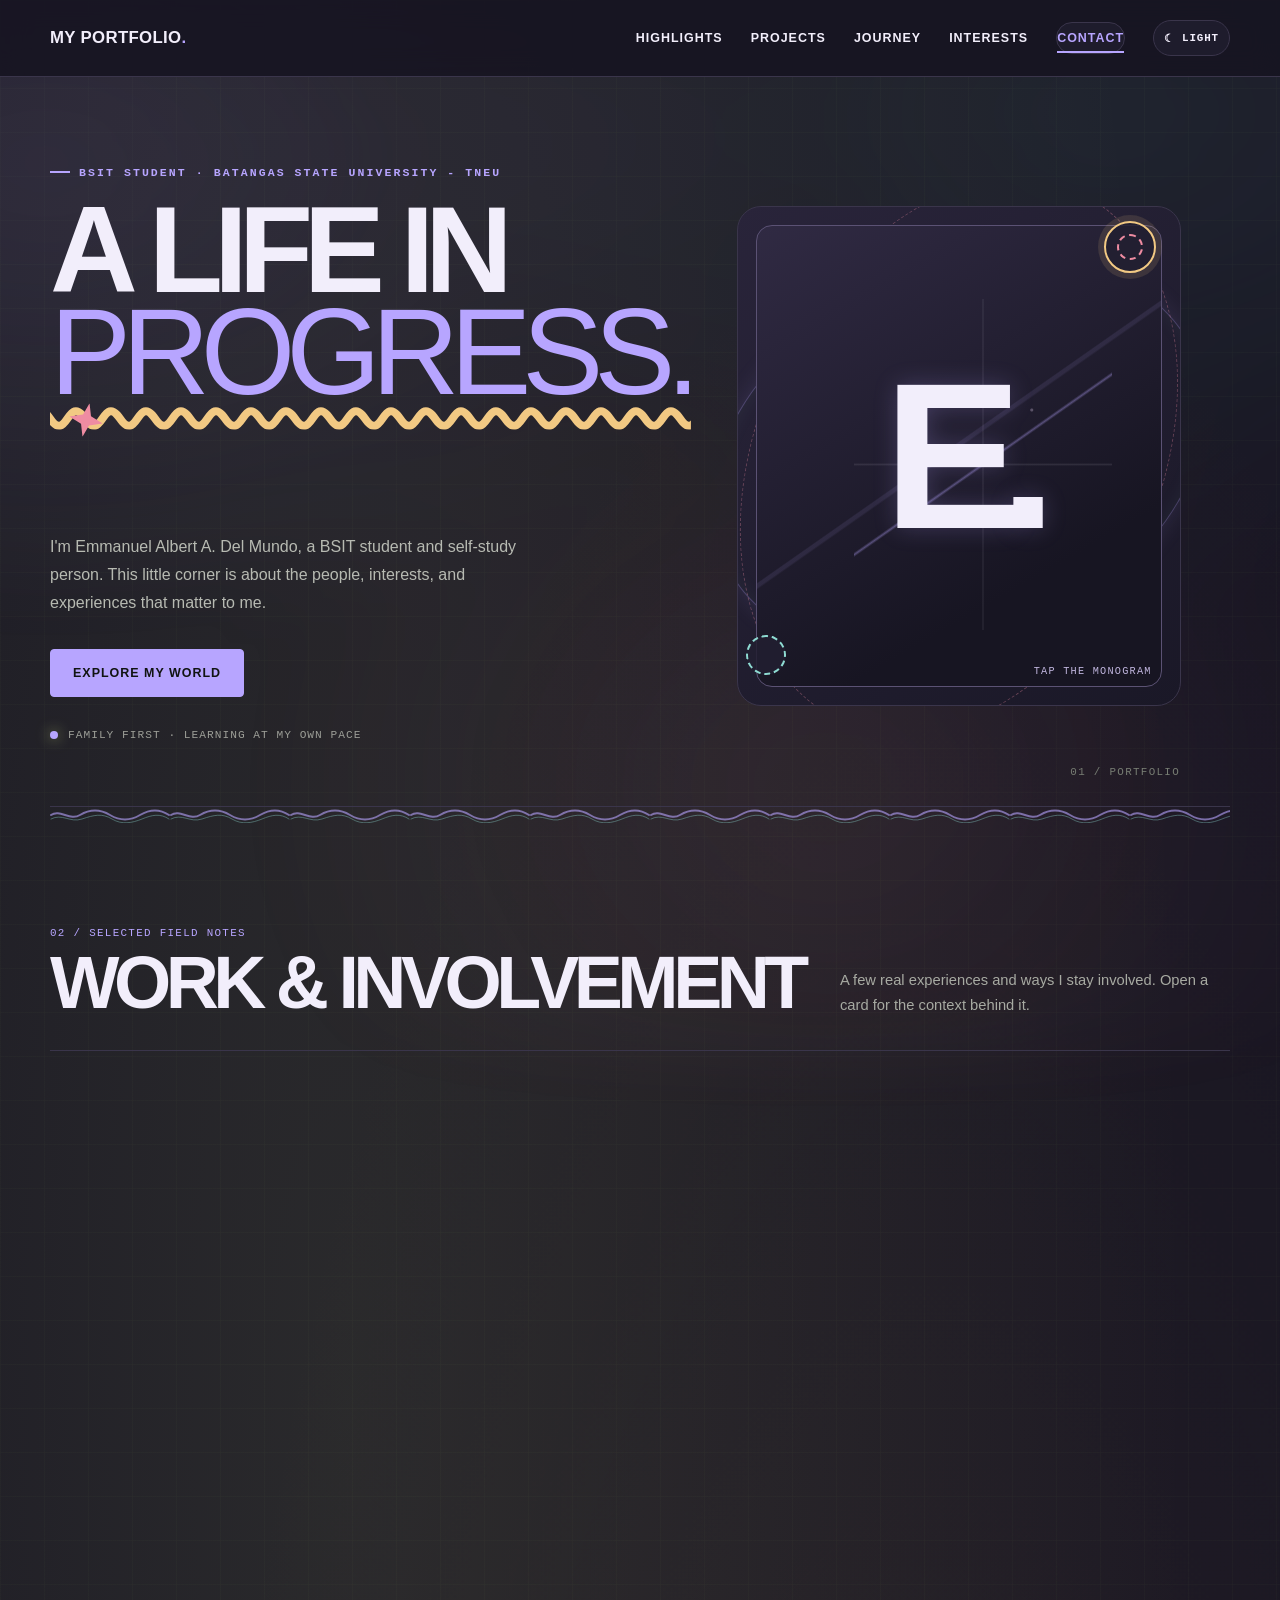
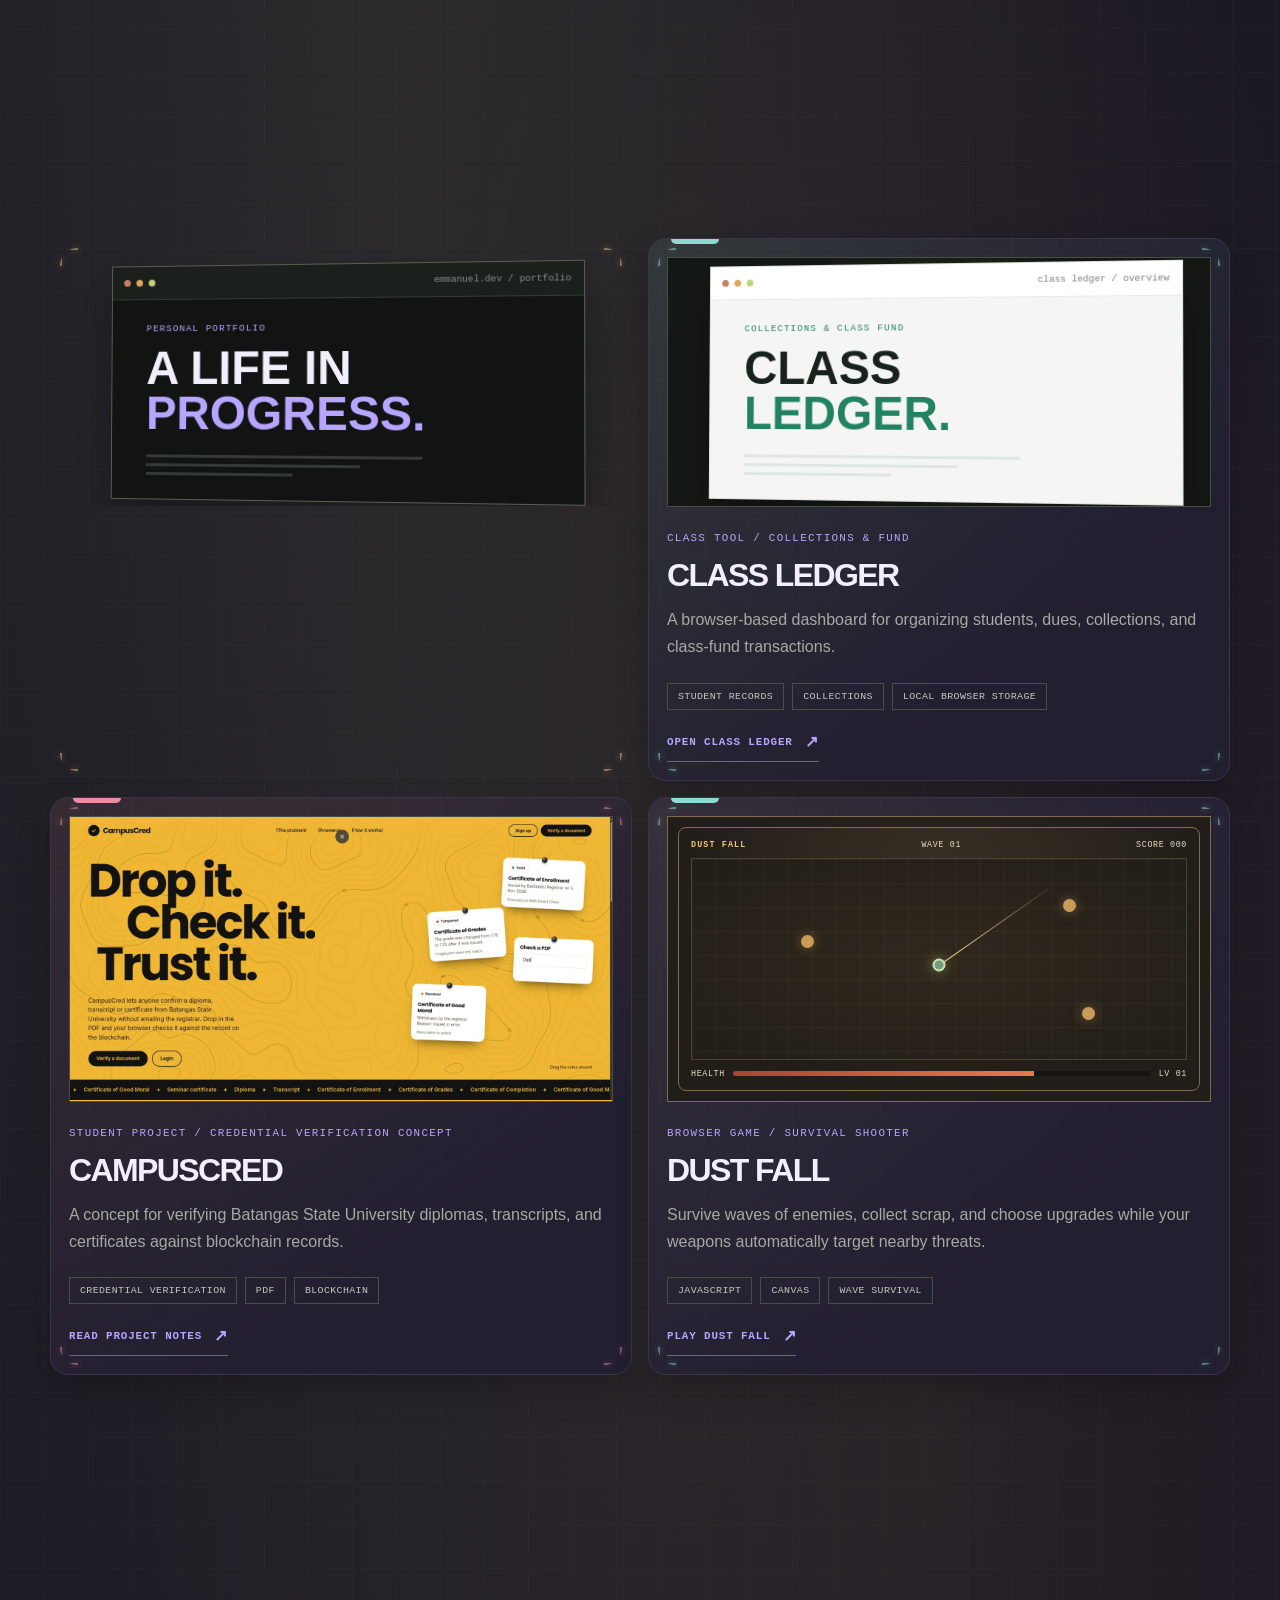
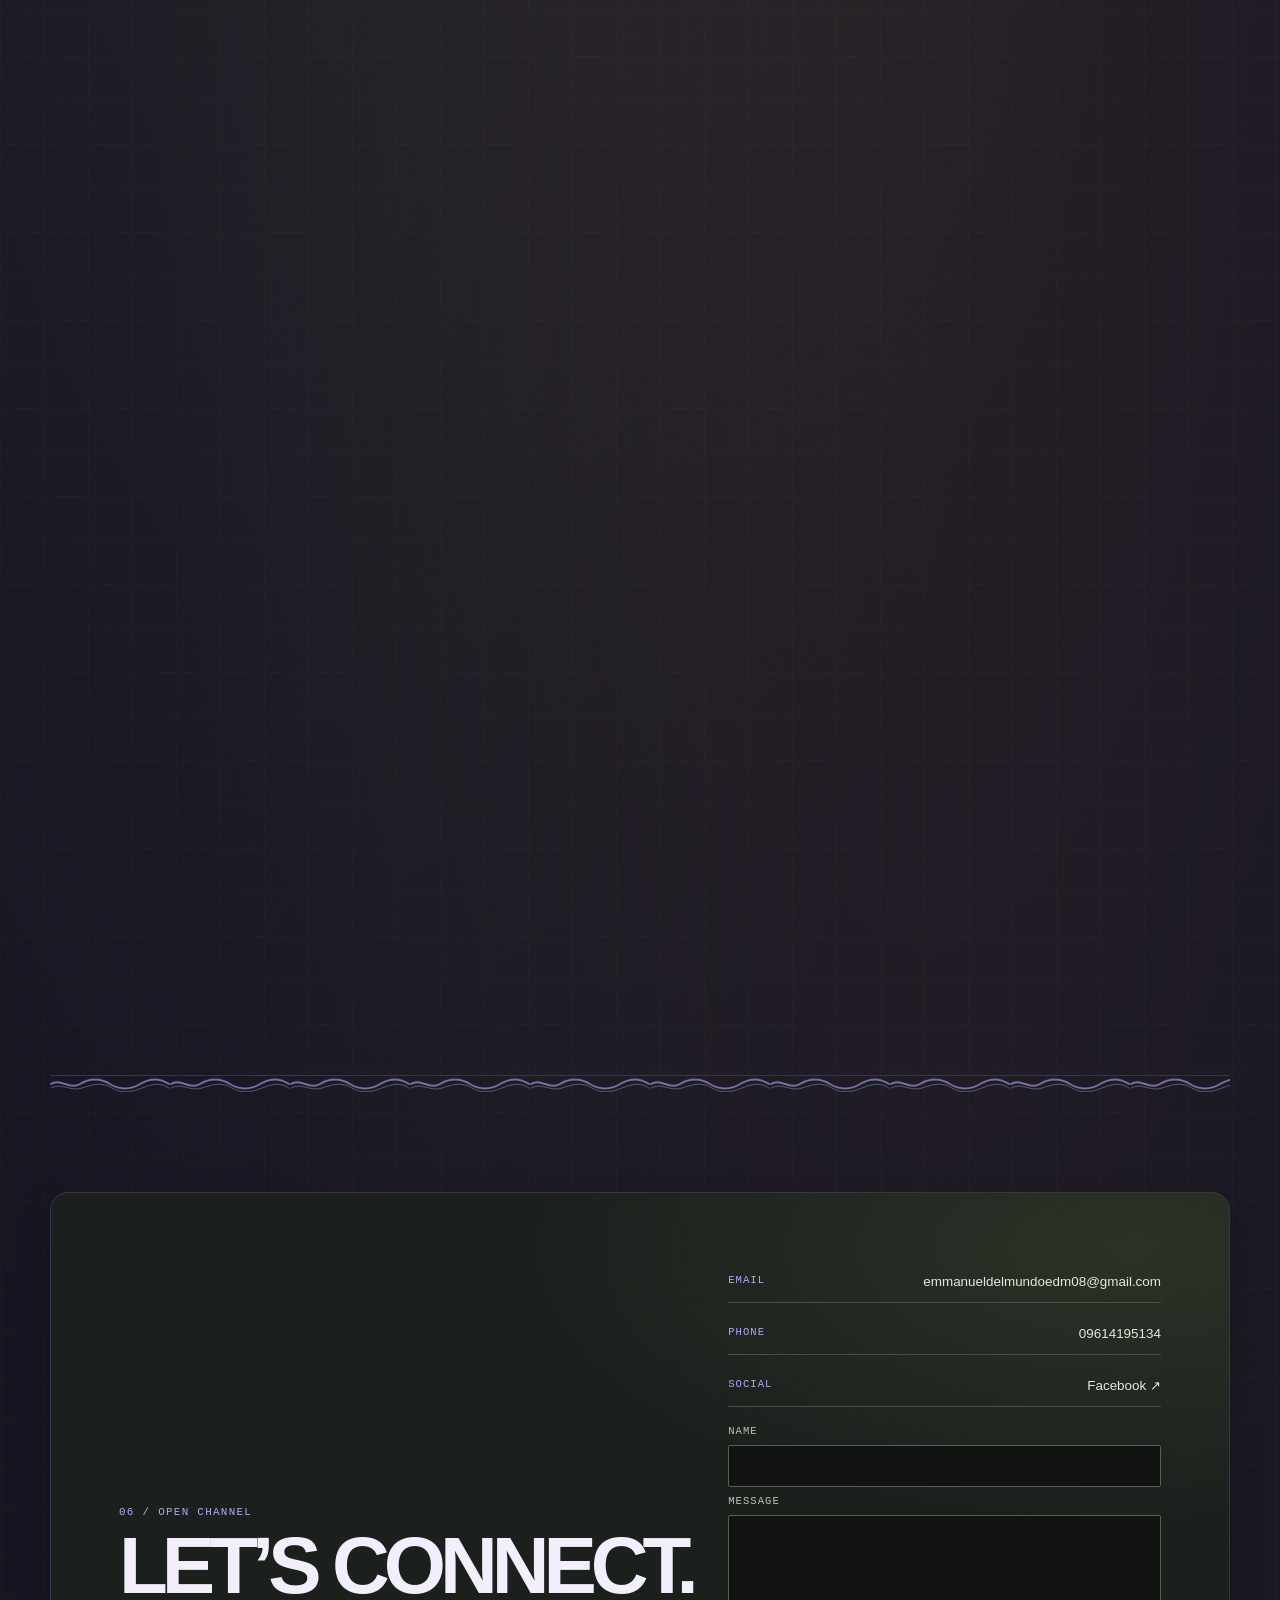
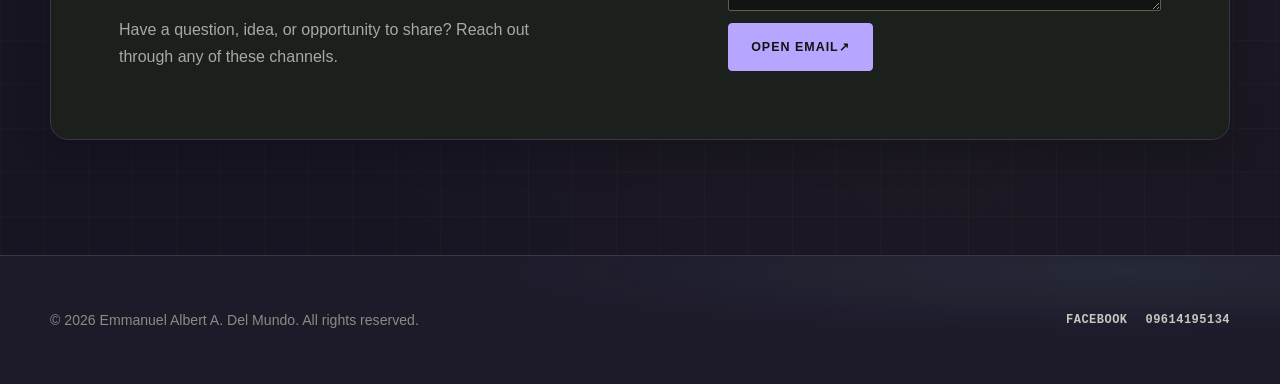
==== index.html @ bc0f2c41 "Update portfolio 2026-11-20 11:47:38" ====
<!DOCTYPE html>
<html lang="en">
<head>
  <meta charset="UTF-8">
  <meta name="viewport" content="width=device-width, initial-scale=1.0">
  <meta name="description" content="Portfolio of Emmanuel Albert A. Del Mundo, BSIT student at Batangas State University - TNEU">
  <meta name="theme-color" content="#171522">
  <meta property="og:title" content="Emmanuel Albert A. Del Mundo | Portfolio">
  <meta property="og:description" content="A portfolio about learning, community, interests, and life in progress.">
  <meta property="og:type" content="website">
  <meta property="og:image" content="https://nin-010808.github.io/portfolio/images/emmanuel.png">
  <meta property="og:url" content="https://nin-010808.github.io/portfolio/">
  <meta name="twitter:card" content="summary_large_image">
  <title>Emmanuel Albert A. Del Mundo | Portfolio</title>
  <script>
    const savedTheme = localStorage.getItem("portfolio-theme");
    document.documentElement.dataset.theme = savedTheme === "light" ? "light" : "dark";
  </script>
  <style>
    :root {
      --ink: #172033;
      --muted: #667085;
      --paper: #f7f5ef;
      --white: #ffffff;
      --blue: #3858d6;
      --cyan: #55c7d3;
      --yellow: #f2c94c;
      --line: #dfe3ea;
    }

    * {
      box-sizing: border-box;
    }

    .skip-link {
      position: fixed;
      top: 12px;
      left: 12px;
      z-index: 100;
      padding: 10px 14px;
      border: 2px solid var(--ink);
      background: var(--white);
      transform: translateY(-180%);
    }
    .skip-link:focus {
      transform: translateY(0);
    }

    html {
      scroll-behavior: smooth;
    }

    body {
      margin: 0;
      font-family: Inter, Arial, sans-serif;
      color: var(--ink);
      background:
        radial-gradient(circle at 84% 8%, rgba(85, 199, 211, 0.13), transparent 19rem),
        var(--paper);
    }

    a {
      color: inherit;
      text-decoration: none;
    }

    .container {
      width: min(1120px, calc(100% - 40px));
      margin-inline: auto;
    }

    header {
      position: sticky;
      top: 0;
      z-index: 20;
      background: rgba(247, 245, 239, 0.88);
      backdrop-filter: blur(14px);
      border-bottom: 1px solid rgba(223, 227, 234, 0.75);
    }

    nav {
      min-height: 76px;
      display: flex;
      align-items: center;
      justify-content: space-between;
    }

    .logo {
      font-size: 1.15rem;
      font-weight: 800;
      letter-spacing: -0.04em;
    }

    .logo span {
      color: var(--blue);
    }

    .nav-links {
      display: flex;
      align-items: center;
      gap: 28px;
      font-size: 0.92rem;
      font-weight: 700;
    }

    .nav-links a {
      transition: color 180ms ease;
    }

    .nav-links a:hover {
      color: var(--blue);
    }

    .nav-button {
      padding: 11px 18px;
      border: 1px solid var(--ink);
      border-radius: 999px;
    }

    .hero {
      min-height: 620px;
      display: grid;
      grid-template-columns: 1.15fr 0.85fr;
      align-items: center;
      gap: 60px;
      padding: 76px 0 54px;
    }

    .eyebrow {
      display: inline-flex;
      align-items: center;
      gap: 9px;
      margin: 0 0 20px;
      color: var(--blue);
      font-size: 0.78rem;
      font-weight: 800;
      letter-spacing: 0.14em;
      text-transform: uppercase;
    }

    button.button {
      color: var(--ink);
      background: transparent;
      font-family: inherit;
      cursor: pointer;
    }

    .eyebrow::before {
      content: "";
      width: 28px;
      height: 2px;
      background: var(--blue);
    }

    h1 {
      max-width: 760px;
      margin: 0;
      font-family: Georgia, "Times New Roman", serif;
      font-size: clamp(4.4rem, 8vw, 7.7rem);
      line-height: 0.82;
      letter-spacing: -0.065em;
    }

    h1 em {
      display: block;
      color: var(--blue);
      font-weight: 400;
    }

    .hero-copy {
      max-width: 520px;
      margin: 28px 0 32px;
      color: var(--muted);
      font-size: 1.08rem;
      line-height: 1.75;
    }

    .actions {
      display: flex;
      gap: 12px;
      flex-wrap: wrap;
    }

    .button {
      display: inline-flex;
      align-items: center;
      justify-content: center;
      min-height: 50px;
      padding: 0 22px;
      border: 1px solid var(--ink);
      border-radius: 999px;
      font-size: 0.92rem;
      font-weight: 800;
      transition: transform 180ms ease, box-shadow 180ms ease;
    }

    .button:hover {
      transform: translateY(-3px);
      box-shadow: 0 8px 20px rgba(23, 32, 51, 0.12);
    }

    .button.primary {
      color: var(--white);
      background: var(--ink);
    }

    .portrait-wrap {
      position: relative;
      min-height: 470px;
    }

    .portrait {
      position: absolute;
      inset: 22px 20px 0 20px;
      overflow: hidden;
      border-radius: 48% 48% 28px 28px;
      background: linear-gradient(145deg, #dceef0 0%, #79ced8 100%);
      border: 1px solid rgba(23, 32, 51, 0.12);
    }

    .portrait::before {
      content: "";
      position: absolute;
      width: 235px;
      height: 235px;
      left: 50%;
      top: 50px;
      transform: translateX(-50%);
      border-radius: 50%;
      background:
        radial-gradient(circle at 50% 38%, #f4cba7 0 22%, transparent 22.5%),
        radial-gradient(ellipse at 50% 76%, #172033 0 31%, transparent 31.5%);
      box-shadow: 0 0 0 18px rgba(255, 255, 255, 0.12);
    }

    .portrait::after {
      content: "EMMAN";
      position: absolute;
      left: 50%;
      bottom: 26px;
      transform: translateX(-50%);
      color: rgba(23, 32, 51, 0.14);
      font-size: 4.5rem;
      font-weight: 900;
      letter-spacing: -0.08em;
    }

    .shape {
      position: absolute;
      z-index: 2;
    }

    .shape.yellow {
      width: 72px;
      height: 72px;
      top: 0;
      right: 0;
      border-radius: 50%;
      background: var(--yellow);
    }

    .shape.blue {
      width: 76px;
      height: 20px;
      left: -18px;
      bottom: 52px;
      border-radius: 999px;
      background: var(--blue);
      transform: rotate(-12deg);
    }

    section {
      padding: 92px 0;
    }

    .section-heading {
      display: flex;
      align-items: end;
      justify-content: space-between;
      gap: 30px;
      margin-bottom: 38px;
    }

    h2 {
      margin: 0;
      font-family: Georgia, "Times New Roman", serif;
      font-size: clamp(3rem, 6vw, 5.2rem);
      line-height: 0.95;
      letter-spacing: -0.055em;
    }

    .section-heading p {
      max-width: 380px;
      margin: 0 0 7px;
      color: var(--muted);
      line-height: 1.7;
    }

    .projects-grid {
      display: grid;
      grid-template-columns: repeat(12, 1fr);
      gap: 20px;
    }

    .project-card {
      grid-column: span 6;
      min-height: 360px;
      display: flex;
      flex-direction: column;
      justify-content: flex-end;
      overflow: hidden;
      position: relative;
      padding: 28px;
      border: 1px solid var(--line);
      border-radius: 20px;
      background: var(--white);
    }

    .project-card:first-child {
      grid-column: span 7;
      background: #dbe8ff;
    }

    .project-card:nth-child(2) {
      grid-column: span 5;
      background: #f1ddad;
    }

    .project-card:nth-child(3) {
      grid-column: span 5;
      background: #d8eee8;
    }

    .project-card:nth-child(4) {
      grid-column: span 7;
      background: #eee2f2;
    }

    .mockup {
      position: absolute;
      width: 72%;
      height: 230px;
      top: 26px;
      right: -7%;
      border: 12px solid var(--ink);
      border-bottom-width: 22px;
      border-radius: 14px;
      background:
        linear-gradient(90deg, rgba(255, 255, 255, 0.7) 0 30%, transparent 30%),
        linear-gradient(145deg, #fff 0 62%, #aebdca 62%);
      transform: rotate(-5deg);
      box-shadow: 0 18px 30px rgba(23, 32, 51, 0.14);
    }

    .project-card:nth-child(2) .mockup,
    .project-card:nth-child(3) .mockup {
      width: 68%;
    }

    .project-card:nth-child(2) .mockup {
      background: linear-gradient(145deg, #fff 0 55%, #67b7bd 55%);
    }

    .project-card:nth-child(3) .mockup {
      background: linear-gradient(145deg, #fff 0 55%, #7691d7 55%);
    }

    .project-card:nth-child(4) .mockup {
      background: linear-gradient(145deg, #fff 0 55%, #df917f 55%);
    }

    .project-info {
      position: relative;
      z-index: 3;
      width: max-content;
      max-width: 90%;
      padding: 14px 16px;
      border: 1px solid rgba(23, 32, 51, 0.1);
      border-radius: 12px;
      background: rgba(255, 255, 255, 0.92);
      backdrop-filter: blur(8px);
    }

    .project-info span {
      color: var(--muted);
      font-size: 0.76rem;
      font-weight: 800;
      letter-spacing: 0.08em;
      text-transform: uppercase;
    }

    .project-info h3 {
      margin: 5px 0 0;
      font-size: 1.15rem;
    }

    .about {
      background: var(--ink);
      color: var(--white);
    }

    .about-grid {
      display: grid;
      grid-template-columns: 0.85fr 1.15fr;
      gap: 90px;
      align-items: start;
    }

    .about .eyebrow {
      color: var(--cyan);
    }

    .about .eyebrow::before {
      background: var(--cyan);
    }

    .about h2 {
      max-width: 500px;
    }

    .about-copy {
      padding-top: 34px;
    }

    .about-copy p {
      margin: 0 0 22px;
      color: #c8ced8;
      font-size: 1.08rem;
      line-height: 1.8;
    }

    .skills {
      display: flex;
      flex-wrap: wrap;
      gap: 10px;
      margin-top: 28px;
    }

    .skill {
      padding: 10px 14px;
      border: 1px solid #3c4658;
      border-radius: 999px;
      color: #edf0f5;
      font-size: 0.82rem;
      font-weight: 700;
    }

    footer {
      padding: 42px 0;
      background: var(--ink);
      color: var(--white);
      border-top: 1px solid #344052;
    }

    .footer-row {
      display: flex;
      justify-content: space-between;
      align-items: center;
      gap: 20px;
    }

    .footer-row p {
      color: #aab2c0;
      font-size: 0.88rem;
    }

    .socials {
      display: flex;
      gap: 18px;
      font-size: 0.88rem;
      font-weight: 800;
    }

    @media (max-width: 820px) {
      .nav-links a:not(.nav-button) {
        display: none;
      }

      .hero {
        grid-template-columns: 1fr;
        gap: 30px;
        padding-top: 58px;
      }

      h1 {
        font-size: clamp(4rem, 18vw, 6.5rem);
      }

      .portrait-wrap {
        min-height: 400px;
      }

      .section-heading,
      .about-grid {
        grid-template-columns: 1fr;
        display: grid;
      }

      .about-grid {
        gap: 20px;
      }

      .about-copy {
        padding-top: 0;
      }

      .project-card,
      .project-card:first-child,
      .project-card:nth-child(2),
      .project-card:nth-child(3),
      .project-card:nth-child(4) {
        grid-column: span 12;
      }
    }

    @media (max-width: 480px) {
      .container {
        width: min(100% - 28px, 1120px);
      }

      nav {
        min-height: 68px;
      }

      .nav-button {
        padding: 9px 13px;
      }

      h1 {
        font-size: 3.8rem;
      }

      .hero {
        min-height: auto;
      }

      .portrait-wrap {
        min-height: 350px;
      }

      section {
        padding: 68px 0;
      }

      .project-card {
        min-height: 320px;
      }

      .mockup {
        height: 200px;
      }

      .footer-row {
        align-items: flex-start;
        flex-direction: column;
      }
    }

    :root {
      --ink: #f2eefb;
      --muted: #b9b2c8;
      --paper: #171522;
      --white: #221f31;
      --blue: #b7a5ff;
      --cyan: #8edbd2;
      --yellow: #f2c983;
      --line: #3a354b;
    }

    body {
      font-family: "Segoe UI", Arial, sans-serif;
      background:
        radial-gradient(ellipse at 12% 12%, rgba(183, 165, 255, 0.16), transparent 34%),
        radial-gradient(ellipse at 88% 28%, rgba(142, 219, 210, 0.12), transparent 31%),
        radial-gradient(ellipse at 56% 90%, rgba(239, 140, 162, 0.08), transparent 35%),
        linear-gradient(rgba(183, 165, 255, 0.025) 1px, transparent 1px),
        linear-gradient(90deg, rgba(183, 165, 255, 0.025) 1px, transparent 1px),
        var(--paper);
      background-size: auto, auto, auto, 44px 44px, 44px 44px, auto;
    }

    .container {
      width: min(1180px, calc(100% - 48px));
    }

    header {
      background: rgba(23, 21, 34, 0.9);
      border-bottom-color: var(--line);
    }

    .logo {
      font-size: 1.05rem;
      letter-spacing: 0.02em;
      text-transform: uppercase;
    }

    .logo span,
    .nav-links a:hover {
      color: var(--blue);
    }

    .nav-links {
      font-size: 0.78rem;
      letter-spacing: 0.08em;
      text-transform: uppercase;
    }

    .nav-button {
      border-color: #687051;
      border-radius: 4px;
    }

    .theme-toggle {
      display: inline-flex;
      align-items: center;
      gap: 7px;
      min-height: 36px;
      padding: 8px 10px;
      border: 1px solid #687051;
      border-radius: 4px;
      color: var(--ink);
      background: transparent;
      font: 700 0.68rem Consolas, "Courier New", monospace;
      letter-spacing: 0.08em;
      text-transform: uppercase;
      cursor: pointer;
    }

    .theme-toggle:hover,
    .theme-toggle:focus-visible {
      border-color: var(--blue);
      color: var(--blue);
    }

    .nav-links a:not(.nav-button) {
      position: relative;
      padding: 8px 0;
    }

    .nav-links a[aria-current="location"] {
      color: var(--blue);
    }

    .nav-links a[aria-current="location"]::after {
      content: "";
      position: absolute;
      right: 0;
      bottom: 0;
      left: 0;
      height: 2px;
      background: var(--blue);
    }

    .hero {
      position: relative;
      min-height: 680px;
      grid-template-columns: 1.1fr 0.9fr;
      gap: 46px;
      padding-top: 82px;
    }

    .eyebrow,
    .project-info span,
    .skill,
    .hero-note,
    .project-meta,
    .stat-label,
    .capability-label {
      font-family: Consolas, "Courier New", monospace;
    }

    .eyebrow {
      color: var(--blue);
      font-size: 0.72rem;
      letter-spacing: 0.18em;
    }

    .eyebrow::before {
      width: 20px;
      background: var(--blue);
    }

    h1,
    h2 {
      font-family: "Segoe UI", Arial, sans-serif;
      font-weight: 800;
      letter-spacing: -0.075em;
      text-transform: uppercase;
    }

    h1 {
      max-width: 780px;
      font-size: clamp(4.5rem, 9.5vw, 8.5rem);
      line-height: 0.84;
    }

    h1 em {
      color: var(--blue);
      font-style: normal;
    }

    .hero-copy {
      max-width: 470px;
      color: #b7bab2;
      font-size: 1rem;
    }

    .button {
      min-height: 48px;
      border-radius: 4px;
      border-color: #59604d;
      font-size: 0.78rem;
      letter-spacing: 0.08em;
      text-transform: uppercase;
    }

    .button:hover {
      box-shadow: 0 8px 24px rgba(0, 0, 0, 0.3);
    }

    .button.primary {
      color: #111412;
      background: var(--blue);
      border-color: var(--blue);
    }

    .hero-note {
      display: flex;
      align-items: center;
      gap: 10px;
      margin-top: 32px;
      color: #9c9e97;
      font-size: 0.7rem;
      letter-spacing: 0.09em;
      text-transform: uppercase;
    }

    .hero-note::before {
      content: "";
      width: 8px;
      height: 8px;
      border-radius: 50%;
      background: var(--blue);
      box-shadow: 0 0 14px rgba(195, 209, 122, 0.7);
    }

    .portrait-wrap {
      min-height: 500px;
      border: 1px solid #343a35;
      background: #171b18;
      isolation: isolate;
      overflow: hidden;
    }

    .portrait-wrap::before,
    .portrait-wrap::after {
      content: "";
      position: absolute;
      top: 50%;
      left: 50%;
      pointer-events: none;
      border-radius: 50%;
      z-index: 2;
    }

    .portrait-wrap::before {
      width: 116%;
      height: 74%;
      border: 1px solid rgba(195, 209, 122, 0.24);
      box-shadow: 0 0 24px rgba(195, 209, 122, 0.08), inset 0 0 20px rgba(195, 209, 122, 0.04);
      transform: translate(-50%, -50%) rotate(-24deg);
      animation: orbit-wide 22s linear infinite;
    }

    .portrait-wrap::after {
      width: 91%;
      height: 116%;
      border: 1px dashed rgba(226, 163, 92, 0.3);
      transform: translate(-50%, -50%) rotate(24deg);
      animation: orbit-tall 30s linear infinite;
    }

    @keyframes orbit-wide {
      to {
        transform: translate(-50%, -50%) rotate(336deg);
      }
    }

    @keyframes orbit-tall {
      to {
        transform: translate(-50%, -50%) rotate(384deg);
      }
    }

    .portrait {
      inset: 18px;
      z-index: 3;
      border: 1px solid #515a4a;
      border-radius: 2px;
      padding: 0;
      color: inherit;
      font: inherit;
      cursor: pointer;
      background:
        linear-gradient(145deg, transparent 48%, rgba(195, 209, 122, 0.08) 48.2% 48.7%, transparent 49%),
        radial-gradient(ellipse at 68% 40%, #4b5146 0 1px, transparent 2px),
        linear-gradient(150deg, #242b26, #111412 74%),
        linear-gradient(110deg, transparent 38%, rgba(195, 209, 122, 0.13) 49%, transparent 60%);
      background-size: auto, auto, auto, 240% 100%;
      background-position: center, center, center, -140% 0;
      animation: portrait-scan 9s ease-in-out infinite;
      transition: border-color 300ms ease, box-shadow 300ms ease;
    }

    .portrait:hover,
    .portrait:focus-visible {
      border-color: rgba(195, 209, 122, 0.8);
      box-shadow: 0 0 32px rgba(195, 209, 122, 0.14);
    }

    @keyframes portrait-scan {
      0%,
      12% {
        background-position: center, center, center, -140% 0;
      }

      58%,
      100% {
        background-position: center, center, center, 140% 0;
      }
    }

    .portrait::before {
      content: "";
      top: 16%;
      left: auto;
      right: 12%;
      width: 64%;
      height: 72%;
      border-radius: 0;
      transform: none;
      background:
        linear-gradient(145deg, transparent 49.5%, rgba(195, 209, 122, 0.45) 50%, transparent 50.5%),
        linear-gradient(90deg, transparent 49.5%, rgba(232, 231, 223, 0.12) 50%, transparent 50.5%),
        linear-gradient(0deg, transparent 49.5%, rgba(232, 231, 223, 0.12) 50%, transparent 50.5%);
      box-shadow: none;
      opacity: 0.78;
      animation: blueprint-drift 16s linear infinite;
    }

    @keyframes blueprint-drift {
      to {
        background-position: 24px 18px, 0 0, 0 0;
      }
    }

    .portrait::after {
      content: "E.";
      top: 50%;
      left: 50%;
      bottom: auto;
      transform: translate(-50%, -50%);
      color: var(--ink);
      font-size: clamp(7rem, 17vw, 13rem);
      font-weight: 900;
      letter-spacing: -0.11em;
      line-height: 0.8;
      text-align: center;
      text-shadow: 0 0 24px rgba(195, 209, 122, 0.16);
      animation: monogram-pulse 4.5s ease-in-out infinite;
    }

    @keyframes monogram-pulse {
      50% {
        text-shadow: 0 0 38px rgba(195, 209, 122, 0.38);
      }
    }

    .portrait-hint {
      position: absolute;
      right: 28px;
      bottom: 28px;
      z-index: 4;
      color: #aeb39d;
      font: 0.64rem Consolas, "Courier New", monospace;
      letter-spacing: 0.12em;
      pointer-events: none;
      animation: hint-flicker 3.2s ease-in-out infinite;
    }

    @keyframes hint-flicker {
      50% {
        color: var(--blue);
        text-shadow: 0 0 12px rgba(195, 209, 122, 0.55);
      }
    }

    .shape.yellow {
      display: none;
    }

    .shape.yellow::after {
      content: none;
    }

    .shape.blue {
      left: 2px;
      bottom: 24px;
      width: 44px;
      height: 44px;
      border-radius: 0;
      background: var(--blue);
      transform: rotate(45deg);
    }

    .hero::after {
      content: "01 / PORTFOLIO";
      position: absolute;
      right: max(24px, calc((100vw - 1180px) / 2));
      bottom: 28px;
      margin: 0;
      color: #777d73;
      font: 0.68rem Consolas, monospace;
      letter-spacing: 0.12em;
    }

    section {
      padding: 104px 0;
    }

    .section-heading {
      padding-bottom: 24px;
      border-bottom: 1px solid var(--line);
    }

    h2 {
      font-size: clamp(2.6rem, 6vw, 5rem);
      line-height: 0.92;
    }

    .section-heading p {
      color: #a7aaa2;
      font-size: 0.95rem;
    }

    .projects-grid {
      gap: 16px;
    }

    .project-card,
    .project-card:first-child,
    .project-card:nth-child(2),
    .project-card:nth-child(3),
    .project-card:nth-child(4) {
      min-height: 390px;
      padding: 22px;
      border: 1px solid #3c433d;
      border-radius: 3px;
      background: #1b201d;
    }

    .project-card::after {
      content: "CONCEPT PROJECT";
      position: absolute;
      top: 24px;
      left: 24px;
      z-index: 2;
      color: #aeb39d;
      font: 0.64rem Consolas, monospace;
      letter-spacing: 0.1em;
    }

    .mockup {
      top: 52px;
      right: 7%;
      width: 78%;
      height: 245px;
      border: 1px solid #737b6c;
      border-bottom-width: 8px;
      border-radius: 3px;
      background:
        linear-gradient(90deg, #242a25 0 22%, transparent 22%),
        linear-gradient(0deg, transparent 0 73%, #353d34 73% 74%, transparent 74%),
        linear-gradient(135deg, #c3d17a 0 1px, transparent 1px 18px),
        #171b18;
      background-size: auto, auto, 19px 19px, auto;
      transform: rotate(-3deg);
      box-shadow: 0 22px 40px rgba(0, 0, 0, 0.28);
    }

    .project-card:nth-child(2) .mockup {
      background:
        linear-gradient(90deg, #342c20 0 22%, transparent 22%),
        linear-gradient(0deg, transparent 0 73%, #53442e 73% 74%, transparent 74%),
        linear-gradient(135deg, #e2a35c 0 1px, transparent 1px 18px),
        #1d1b17;
      background-size: auto, auto, 19px 19px, auto;
    }

    .project-card:nth-child(3) .mockup {
      background:
        linear-gradient(90deg, #242a25 0 22%, transparent 22%),
        linear-gradient(0deg, transparent 0 73%, #353d34 73% 74%, transparent 74%),
        linear-gradient(135deg, #8292a1 0 1px, transparent 1px 18px),
        #171b18;
      background-size: auto, auto, 19px 19px, auto;
    }

    .project-card:nth-child(4) .mockup {
      background:
        linear-gradient(90deg, #302920 0 22%, transparent 22%),
        linear-gradient(0deg, transparent 0 73%, #4a3e30 73% 74%, transparent 74%),
        linear-gradient(135deg, #c77f61 0 1px, transparent 1px 18px),
        #1d1a17;
      background-size: auto, auto, 19px 19px, auto;
    }

    .project-info {
      width: 100%;
      max-width: 100%;
      padding: 17px 0 0;
      border: 0;
      border-top: 1px solid #414840;
      border-radius: 0;
      background: transparent;
      backdrop-filter: none;
    }

    .project-info span {
      color: var(--blue);
      font-size: 0.66rem;
      letter-spacing: 0.13em;
    }

    .project-info h3 {
      margin: 8px 0 5px;
      font-size: 1.28rem;
      letter-spacing: -0.03em;
      text-transform: uppercase;
    }

    .project-info p {
      margin: 0;
      color: #a7aaa2;
      font-size: 0.84rem;
      line-height: 1.55;
    }

    .project-open {
      display: inline-flex;
      align-items: center;
      gap: 12px;
      margin-top: 16px;
      padding: 9px 0;
      border: 0;
      border-bottom: 1px solid #687051;
      color: var(--blue);
      background: transparent;
      font: 700 0.68rem Consolas, "Courier New", monospace;
      letter-spacing: 0.08em;
      text-transform: uppercase;
      cursor: pointer;
    }

    .project-open span {
      font-size: 1rem;
      transition: transform 160ms ease;
    }

    .project-open:hover span {
      transform: translate(3px, -3px);
    }

    .project-open:focus-visible,
    .dialog-close:focus-visible {
      outline: 2px solid var(--blue);
      outline-offset: 4px;
    }

    .project-dialog {
      width: min(620px, calc(100% - 32px));
      max-height: min(80vh, 720px);
      padding: 0;
      overflow: auto;
      border: 1px solid #59604d;
      border-radius: 4px;
      color: var(--ink);
      background: #171b18;
      box-shadow: 0 28px 90px rgba(0, 0, 0, 0.55);
    }

    .project-dialog::backdrop {
      background: rgba(5, 7, 6, 0.82);
      backdrop-filter: blur(5px);
    }

    .dialog-content {
      padding: clamp(24px, 6vw, 42px);
    }

    .dialog-topline {
      display: flex;
      align-items: center;
      justify-content: space-between;
      gap: 16px;
      padding-bottom: 18px;
      border-bottom: 1px solid var(--line);
      color: var(--blue);
      font: 0.68rem Consolas, "Courier New", monospace;
      letter-spacing: 0.12em;
    }

    .dialog-close {
      display: grid;
      width: 38px;
      height: 38px;
      place-items: center;
      border: 1px solid #59604d;
      border-radius: 3px;
      color: var(--ink);
      background: transparent;
      font-size: 1.2rem;
      cursor: pointer;
    }

    .project-dialog h2 {
      margin: 28px 0 14px;
      font-size: clamp(2rem, 8vw, 3.5rem);
    }

    .project-dialog .dialog-summary {
      margin: 0;
      color: #b7bab2;
      font-size: 1rem;
      line-height: 1.75;
    }

    .dialog-focus {
      margin: 28px 0 0;
      padding-top: 18px;
      border-top: 1px solid var(--line);
    }

    .dialog-focus dt {
      margin-bottom: 9px;
      color: var(--blue);
      font: 0.68rem Consolas, "Courier New", monospace;
      letter-spacing: 0.12em;
      text-transform: uppercase;
    }

    .dialog-focus dd {
      margin: 0;
      color: #d0d2cb;
      line-height: 1.65;
    }

    .about-modal-grid {
      display: grid;
      grid-template-columns: minmax(0, 0.8fr) minmax(0, 1.2fr);
      align-items: start;
      gap: 24px;
      margin-top: 24px;
    }

    .about-mantra {
      margin: -4px 0 22px;
      color: var(--blue);
      font-size: 1.08rem;
      font-weight: 700;
      letter-spacing: 0.01em;
      line-height: 1.5;
    }

    .about-photo-button {
      display: block;
      width: 100%;
      max-width: 230px;
      padding: 0;
      overflow: hidden;
      border: 1px solid #59604d;
      border-radius: 3px;
      background: transparent;
      cursor: zoom-in;
    }

    .about-photo-button:focus-visible,
    .photo-dialog-close:focus-visible {
      outline: 2px solid var(--blue);
      outline-offset: 4px;
    }

    .about-photo-button img {
      display: block;
      width: 100%;
      aspect-ratio: 4 / 5;
      object-fit: cover;
    }

    .about-modal-copy p {
      margin: 0 0 18px;
      color: #b7bab2;
      font-size: 0.95rem;
      line-height: 1.7;
    }

    .about-modal-copy .skills {
      margin-top: 20px;
    }

    .skill-button {
      font: inherit;
      background: transparent;
      cursor: pointer;
    }

    .skill-button:hover,
    .skill-button:focus-visible {
      border-color: var(--blue);
      color: var(--blue);
    }

    .javascript-info {
      margin: 12px 0 0;
      color: #b7bab2;
      font-size: 0.84rem;
      line-height: 1.6;
    }

    .photo-dialog {
      width: min(760px, calc(100% - 32px));
      max-height: 90vh;
      padding: 12px;
      border: 1px solid #59604d;
      border-radius: 4px;
      color: var(--ink);
      background: #171b18;
    }

    .photo-dialog::backdrop {
      background: rgba(5, 7, 6, 0.88);
      backdrop-filter: blur(5px);
    }

    .photo-dialog-topline {
      display: flex;
      justify-content: flex-end;
      margin-bottom: 10px;
    }

    .photo-dialog-close {
      width: 38px;
      height: 38px;
      border: 1px solid #59604d;
      border-radius: 3px;
      color: var(--ink);
      background: transparent;
      font-size: 1.2rem;
      cursor: pointer;
    }

    .photo-dialog img {
      display: block;
      width: 100%;
      max-height: calc(90vh - 74px);
      object-fit: contain;
    }

    .about {
      position: relative;
      overflow: hidden;
      background: #1b201d;
      color: var(--ink);
      border-top: 1px solid #343a35;
      border-bottom: 1px solid #343a35;
    }

    .about::after {
      content: "EM";
      position: absolute;
      z-index: 0;
      right: -22px;
      bottom: -100px;
      color: rgba(232, 231, 223, 0.025);
      font-size: 24rem;
      font-weight: 900;
      letter-spacing: -0.12em;
      line-height: 1;
      pointer-events: none;
    }

    .about-grid {
      position: relative;
      z-index: 1;
    }

    .about h2 {
      max-width: 12ch;
      font-size: clamp(2.25rem, 5vw, 4rem);
      line-height: 0.98;
      overflow-wrap: normal;
    }

    .about .eyebrow {
      color: var(--blue);
    }

    .about .eyebrow::before {
      background: var(--blue);
    }

    .about-copy p {
      color: #b3b7ae;
      font-size: 1rem;
    }

    .skill {
      padding: 9px 12px;
      border-color: #485044;
      border-radius: 3px;
      color: #d7d9d2;
      font-size: 0.72rem;
      letter-spacing: 0.04em;
    }

    .capabilities {
      background: #111412;
    }

    .capability-grid {
      display: grid;
      grid-template-columns: repeat(3, 1fr);
      border-top: 1px solid var(--line);
      border-left: 1px solid var(--line);
    }

    .capability {
      min-height: 220px;
      padding: 26px;
      border-right: 1px solid var(--line);
      border-bottom: 1px solid var(--line);
      background: rgba(27, 32, 29, 0.5);
    }

    .capability-label {
      color: var(--blue);
      font-size: 0.68rem;
      letter-spacing: 0.12em;
    }

    .capability h3 {
      margin: 48px 0 12px;
      font-size: 1.1rem;
      letter-spacing: -0.02em;
      text-transform: uppercase;
    }

    .capability p {
      max-width: 290px;
      margin: 0;
      color: #a7aaa2;
      font-size: 0.88rem;
      line-height: 1.65;
    }

    footer {
      background: #111412;
      border-top-color: var(--line);
    }

    .footer-row p {
      color: #888d84;
    }

    .socials {
      color: #c5c8bf;
      font-family: Consolas, "Courier New", monospace;
      font-size: 0.75rem;
      letter-spacing: 0.04em;
      text-transform: uppercase;
    }

    .socials a:hover {
      color: var(--blue);
    }

    @media (max-width: 820px) {
      .nav-links a:not(.nav-button) {
        display: inline-flex;
      }

      .nav-links {
        gap: clamp(7px, 2vw, 14px);
        font-size: clamp(0.58rem, 1.8vw, 0.68rem);
      }

      .hero {
        grid-template-columns: 1fr;
      }

      .hero::after {
        display: none;
      }

      .capability-grid {
        grid-template-columns: 1fr 1fr;
      }
    }

    @media (max-width: 580px) {
      .container {
        width: min(100% - 28px, 1180px);
      }

      .logo {
        font-size: 0.85rem;
      }

      .nav-button {
        padding: 9px 8px;
      }

      .about-modal-grid {
        grid-template-columns: 1fr;
      }

      .about-photo-button {
        max-width: 190px;
      }

      .hero {
        padding-top: 62px;
      }

      h1 {
        font-size: clamp(3.6rem, 17vw, 5.2rem);
      }

      .portrait-wrap {
        min-height: 370px;
      }

      .project-card,
      .project-card:first-child,
      .project-card:nth-child(2),
      .project-card:nth-child(3),
      .project-card:nth-child(4) {
        min-height: 360px;
      }

      .capability-grid {
        grid-template-columns: 1fr;
      }

      .capability {
        min-height: 180px;
      }

      .capability h3 {
        margin-top: 32px;
      }

    }

      .nav-links a[data-section-link] {
        position: relative;
        padding: 8px 0;
      }

      .nav-links a[data-section-link][aria-current="location"] {
        color: var(--blue);
      }

      .nav-links a[data-section-link][aria-current="location"]::after {
        content: "";
        position: absolute;
        right: 0;
        bottom: 0;
        left: 0;
        height: 2px;
        background: var(--blue);
      }

      .system-section {
        position: relative;
        padding-block: clamp(72px, 9vw, 116px);
        border-top: 1px solid var(--line);
      }

      .system-heading {
        display: flex;
        align-items: end;
        justify-content: space-between;
        gap: 24px;
        margin-bottom: 32px;
      }

      .system-kicker,
      .system-index,
      .timeline-phase,
      .view-label {
        color: var(--blue);
        font: 0.68rem Consolas, "Courier New", monospace;
        letter-spacing: 0.12em;
        text-transform: uppercase;
      }

      .system-heading h2 {
        margin: 8px 0 0;
        font-size: clamp(2.4rem, 6vw, 4.6rem);
        line-height: 0.95;
      }

      .system-heading > p {
        max-width: 390px;
        margin: 0;
        color: #a7aaa2;
        font-size: 0.92rem;
        line-height: 1.7;
      }

      .work-toolbar {
        display: flex;
        align-items: center;
        justify-content: space-between;
        gap: 16px;
        margin-bottom: 16px;
        padding: 12px 0;
        border-top: 1px solid var(--line);
        border-bottom: 1px solid var(--line);
      }

      .view-switch {
        display: flex;
        gap: 6px;
      }

      .view-switch button {
        min-height: 36px;
        padding: 0 12px;
        border: 1px solid #485044;
        border-radius: 3px;
        color: #b7bab2;
        background: transparent;
        font: 0.66rem Consolas, "Courier New", monospace;
        letter-spacing: 0.08em;
        text-transform: uppercase;
        cursor: pointer;
      }

      .view-switch button[aria-pressed="true"] {
        border-color: var(--blue);
        color: var(--paper);
        background: var(--blue);
      }

      .work-grid {
        display: grid;
        grid-template-columns: repeat(2, minmax(0, 1fr));
        gap: 14px;
      }

      .project-showcase-grid {
        display: grid;
        grid-template-columns: repeat(3, minmax(0, 1fr));
        gap: 16px;
      }

      .project-showcase-grid:has(> .featured-project:nth-child(4)) {
        grid-template-columns: repeat(2, minmax(0, 1fr));
      }

      .featured-project {
        display: flex;
        min-width: 0;
        flex-direction: column;
        gap: 20px;
        padding: 18px;
        overflow: hidden;
        border: 1px solid #3c433d;
        background:
          radial-gradient(ellipse at 12% 18%, rgba(195, 209, 122, 0.08), transparent 42%),
          #1b201d;
        color: var(--ink);
        text-decoration: none;
        transition: border-color 220ms ease, transform 220ms ease, box-shadow 220ms ease;
      }

      .featured-project:hover {
        transform: translateY(-4px);
        border-color: rgba(195, 209, 122, 0.55);
        box-shadow: 0 16px 38px rgba(0, 0, 0, 0.2);
      }

      .featured-project:focus-visible {
        outline: 2px solid var(--blue);
        outline-offset: 4px;
      }

      .project-preview {
        position: relative;
        display: grid;
        min-height: 250px;
        place-items: center;
        overflow: hidden;
        border: 1px solid #485044;
        background:
          radial-gradient(circle at 50% 48%, rgba(195, 209, 122, 0.12), transparent 58%),
          #141815;
      }

      .campuscred-preview {
        min-height: 250px;
        padding: 0;
        background: #f5bc2f;
      }

      .campuscred-preview img {
        display: block;
        width: 100%;
          height: 100%;
        object-fit: contain;
        object-position: center;
      }

      .project-browser {
        width: 88%;
        min-height: 205px;
        overflow: hidden;
        border: 1px solid #59604d;
        background: #111412;
        box-shadow: 0 24px 48px rgba(0, 0, 0, 0.32);
        transform: perspective(1000px) rotateY(-7deg) rotateX(1deg);
        transition: transform 280ms ease, box-shadow 280ms ease;
      }

      .featured-project:hover .project-browser {
        box-shadow: 0 30px 56px rgba(0, 0, 0, 0.4);
        transform: perspective(1000px) rotateY(-3deg) translateY(-4px);
      }

      .project-browser-bar {
        display: flex;
        align-items: center;
        gap: 6px;
        min-height: 34px;
        padding: 0 12px;
        border-bottom: 1px solid #343a35;
        background: #1b201d;
      }

      .project-browser-bar > span {
        width: 7px;
        height: 7px;
        border-radius: 50%;
        background: #687051;
      }

      .project-browser-bar > span:first-child {
        background: #c77f61;
      }

      .project-browser-bar > span:nth-child(2) {
        background: #e2a35c;
      }

      .project-browser-bar > span:nth-child(3) {
        background: #c3d17a;
      }

      .project-browser-bar i {
        margin-left: auto;
        color: #888d84;
        font: 0.58rem Consolas, "Courier New", monospace;
        font-style: normal;
      }

      .project-browser-content {
        display: flex;
        min-height: 169px;
        flex-direction: column;
        justify-content: center;
        padding: 24px clamp(18px, 4vw, 36px);
      }

      .project-browser-content > span {
        margin-bottom: 12px;
        color: var(--blue);
        font: 0.6rem Consolas, "Courier New", monospace;
        letter-spacing: 0.12em;
      }

      .project-browser-content strong {
        max-width: 10ch;
        font-size: clamp(1.8rem, 4vw, 3rem);
        line-height: 0.95;
        text-transform: uppercase;
      }

      .project-browser-content em {
        color: var(--blue);
        font-style: normal;
      }

      .project-preview-lines {
        display: grid;
        gap: 6px;
        width: 70%;
        margin-top: 20px;
      }

      .project-preview-lines i {
        height: 3px;
        background: #343a35;
      }

      .project-preview-lines i:nth-child(2) {
        width: 78%;
      }

      .project-preview-lines i:nth-child(3) {
        width: 54%;
      }

      .ledger-browser {
        border-color: #d7e0da;
        color: #17211d;
        background: #f5f6f4;
      }

      .ledger-browser .project-browser-bar {
        border-color: #e8ebe8;
        background: #ffffff;
      }

      .ledger-browser .project-browser-bar i {
        color: #78827d;
      }

      .ledger-browser .project-browser-content > span,
      .ledger-browser .project-browser-content em {
        color: #238263;
      }

      .ledger-browser .project-preview-lines i {
        background: #dfe7e2;
      }

      .featured-project-copy h3 {
        margin: 12px 0;
        font-size: clamp(1.5rem, 2.5vw, 2rem);
        letter-spacing: -0.05em;
        text-transform: uppercase;
      }

      .featured-project-copy > p {
        margin: 0;
        color: #a7aaa2;
        line-height: 1.7;
      }

      .project-tags {
        display: flex;
        flex-wrap: wrap;
        gap: 8px;
        margin-top: 22px;
      }

      .project-tags span {
        padding: 7px 10px;
        border: 1px solid #485044;
        color: #c5c8bf;
        font: 0.62rem Consolas, "Courier New", monospace;
        letter-spacing: 0.04em;
        text-transform: uppercase;
      }

      .featured-project-copy .project-open {
        margin-top: auto;
        padding-top: 22px;
      }

      .work-card {
        position: relative;
        display: flex;
        min-height: 300px;
        flex-direction: column;
        align-items: flex-start;
        padding: 22px;
        border: 1px solid #3c433d;
        background:
          linear-gradient(145deg, rgba(195, 209, 122, 0.07), transparent 58%),
          #1b201d;
        transition: border-color 220ms ease, transform 220ms ease, box-shadow 220ms ease;
      }

      .work-card:hover {
        transform: translateY(-4px);
        border-color: rgba(195, 209, 122, 0.6);
        box-shadow: 0 14px 34px rgba(0, 0, 0, 0.2);
      }

      .work-card h3 {
        margin: 22px 0 10px;
        font-size: 1.28rem;
        text-transform: uppercase;
      }

      .work-card p {
        margin: 0;
        color: #a7aaa2;
        font-size: 0.88rem;
        line-height: 1.7;
      }

      .work-card .project-open {
        margin-top: auto;
        padding-top: 20px;
      }

      .work-grid[data-view="list"] {
        grid-template-columns: 1fr;
      }

      .work-grid[data-view="list"] .work-card {
        min-height: 0;
        display: grid;
        grid-template-columns: minmax(120px, 0.35fr) minmax(0, 1fr) auto;
        align-items: center;
        gap: 12px 24px;
        padding: 18px 22px;
      }

      .work-grid[data-view="list"] .work-card h3 {
        margin: 0;
      }

      .work-grid[data-view="list"] .work-card p {
        grid-column: 2;
      }

      .work-grid[data-view="list"] .work-card .project-open {
        grid-column: 3;
        grid-row: 1 / span 2;
        margin: 0;
        padding: 10px 0;
      }

      .timeline {
        position: relative;
        display: grid;
        grid-template-columns: repeat(4, minmax(0, 1fr));
        gap: 0;
        margin-top: 44px;
        border-top: 1px solid #485044;
      }

      .timeline-item {
        position: relative;
        padding: 28px 20px 0 0;
      }

      .timeline-item::before {
        content: "";
        position: absolute;
        top: -5px;
        left: 0;
        width: 9px;
        height: 9px;
        border: 1px solid var(--blue);
        border-radius: 50%;
        background: var(--paper);
        box-shadow: 0 0 14px rgba(195, 209, 122, 0.28);
      }

      .timeline-item h3 {
        margin: 14px 0 8px;
        font-size: 1rem;
        text-transform: uppercase;
      }

      .timeline-item p {
        max-width: 240px;
        margin: 0;
        color: #a7aaa2;
        font-size: 0.84rem;
        line-height: 1.7;
      }

      .interest-grid {
        display: grid;
        grid-template-columns: repeat(3, minmax(0, 1fr));
        border-top: 1px solid var(--line);
        border-left: 1px solid var(--line);
      }

      .interest-card {
        min-height: 200px;
        padding: 24px;
        border-right: 1px solid var(--line);
        border-bottom: 1px solid var(--line);
        background: rgba(27, 32, 29, 0.55);
      }

      .interest-card h3 {
        margin: 38px 0 10px;
        font-size: 1rem;
        text-transform: uppercase;
      }

      .interest-card p {
        margin: 0;
        color: #a7aaa2;
        font-size: 0.86rem;
        line-height: 1.65;
      }

      .interest-footer {
        display: flex;
        align-items: center;
        justify-content: space-between;
        gap: 20px;
        margin-top: 22px;
        color: #a7aaa2;
        font-size: 0.86rem;
      }

      .text-link {
        color: var(--blue);
        font: 700 0.7rem Consolas, "Courier New", monospace;
        letter-spacing: 0.08em;
        text-transform: uppercase;
      }

      .contact-section {
        margin-bottom: 0;
        padding: clamp(34px, 6vw, 68px);
        border: 1px solid #485044;
        background:
          radial-gradient(ellipse at 92% 10%, rgba(195, 209, 122, 0.1), transparent 40%),
          #1b201d;
      }

      .contact-grid {
        display: grid;
        grid-template-columns: minmax(0, 1fr) minmax(260px, 0.75fr);
        gap: 32px;
        align-items: end;
      }

      .contact-grid h2 {
        margin: 10px 0 14px;
        font-size: clamp(2.6rem, 7vw, 5rem);
        line-height: 0.92;
      }

      .contact-grid p {
        max-width: 440px;
        margin: 0;
        color: #a7aaa2;
        line-height: 1.7;
      }

      .contact-links {
        display: grid;
        gap: 10px;
      }

      .contact-links a {
        display: flex;
        justify-content: space-between;
        gap: 16px;
        padding: 13px 0;
        border-bottom: 1px solid #485044;
        color: #e8e7df;
        font-size: 0.84rem;
        overflow-wrap: anywhere;
      }

      .contact-links a span {
        color: var(--blue);
        font: 0.66rem Consolas, "Courier New", monospace;
        letter-spacing: 0.1em;
        text-transform: uppercase;
      }

      .quick-message {
       display: grid;
       gap: 8px;
       margin-top: 18px;
      }
      .quick-message label {
       color: #bfc3b5;
       font: 0.66rem Consolas, "Courier New", monospace;
       letter-spacing: 0.1em;
       text-transform: uppercase;
      }
      .quick-message input,
      .quick-message textarea {
       width: 100%;
       border: 1px solid #59604d;
       border-radius: 2px;
       color: #e8e7df;
       background: #111412;
       padding: 11px 12px;
       font: inherit;
       resize: vertical;
      }
      .quick-message input:focus,
      .quick-message textarea:focus {
       outline: 2px solid var(--cyan);
       outline-offset: 2px;
      }
      .quick-message .button {
       justify-self: start;
       margin-top: 4px;
      }

      body {
      background:
        radial-gradient(ellipse at 18% 18%, rgba(195, 209, 122, 0.11), transparent 38%),
        radial-gradient(ellipse at 82% 72%, rgba(226, 163, 92, 0.08), transparent 36%),
        linear-gradient(rgba(195, 209, 122, 0.025) 1px, transparent 1px),
        linear-gradient(90deg, rgba(195, 209, 122, 0.025) 1px, transparent 1px),
        var(--paper);
      background-size: 150% 150%, 150% 150%, 44px 44px, 44px 44px, auto;
      background-position: 0% 0%, 100% 100%, 0 0, 0 0, 0 0;
      animation: ambient-drift 28s ease-in-out infinite alternate;
    }

    @keyframes ambient-drift {
      to {
        background-position: 12% 8%, 88% 92%, 18px 22px, 18px 22px, 0 0;
      }
    }

    .shape.blue {
      animation: float-accent 6s ease-in-out infinite;
    }

    @keyframes float-accent {
      50% {
        transform: translateY(-12px) rotate(65deg);
      }
    }

    .portrait-wrap {
      transition: border-color 240ms ease, box-shadow 240ms ease;
    }

    .portrait-wrap:hover {
      border-color: rgba(195, 209, 122, 0.55);
      box-shadow: 0 0 42px rgba(195, 209, 122, 0.08);
    }

    .project-card,
    .capability {
      transition: transform 220ms ease, border-color 220ms ease, box-shadow 220ms ease;
    }

    .project-card:hover,
    .capability:hover {
      transform: translateY(-5px);
      border-color: rgba(195, 209, 122, 0.55);
      box-shadow: 0 14px 34px rgba(0, 0, 0, 0.2);
    }

    .featured-project .project-preview > img {
      transition: transform 280ms ease;
    }

    .featured-project:hover .project-preview > img {
      transform: scale(1.025);
    }

    .scroll-reveal {
      opacity: 0;
      transform: translateY(18px);
      transition: opacity 600ms ease, transform 600ms cubic-bezier(0.2, 0.65, 0.3, 1);
    }

    .scroll-reveal.is-revealed {
      opacity: 1;
      transform: translateY(0);
    }

    a:focus-visible,
    button:focus-visible {
      outline: 2px solid var(--blue);
      outline-offset: 4px;
    }

    @media (prefers-reduced-motion: reduce) {
      html {
        scroll-behavior: auto;
      }

      .scroll-reveal {
        opacity: 1;
        transform: none;
      }

      .featured-project:hover .project-preview > img {
        transform: none;
      }

      *,
      *::before,
      *::after {
        animation-duration: 0.01ms !important;
        animation-iteration-count: 1 !important;
        scroll-behavior: auto !important;
        transition-duration: 0.01ms !important;
      }
    }

    @media (max-width: 820px) {
      .work-grid,
      .interest-grid {
        grid-template-columns: repeat(2, minmax(0, 1fr));
      }

      .timeline {
        grid-template-columns: repeat(2, minmax(0, 1fr));
        row-gap: 28px;
        border-top: 0;
      }

      .timeline-item {
        border-top: 1px solid #485044;
      }
    }

    @media (max-width: 580px) {
      nav.container {
        flex-wrap: wrap;
        gap: 4px 12px;
        padding-block: 10px;
      }

      .logo {
        font-size: 0.76rem;
      }

      .nav-links {
        flex: 1 1 100%;
        justify-content: space-between;
        gap: 6px;
        min-width: 0;
        font-size: 0.55rem;
      }

      .nav-links a[data-section-link] {
        padding-block: 6px;
      }

      .nav-links .nav-button {
        padding: 7px 8px;
      }

      .hero {
        grid-template-columns: minmax(0, 1fr);
      }

      .hero > div,
      .system-heading > div {
        min-width: 0;
      }

      h1 {
        max-width: 100%;
        font-size: clamp(2.7rem, 13vw, 3.8rem);
        overflow-wrap: anywhere;
      }

      .system-heading h2 {
        font-size: clamp(2rem, 9vw, 3rem);
      }

      .system-heading,
      .interest-footer {
        align-items: flex-start;
        flex-direction: column;
      }

      .work-grid,
      .interest-grid,
      .timeline,
      .contact-grid {
        grid-template-columns: 1fr;
      }

      .project-preview {
        min-height: 250px;
      }

      .work-grid[data-view="list"] .work-card {
        display: flex;
        align-items: flex-start;
      }

      .work-grid[data-view="list"] .work-card .project-open {
        margin-top: 10px;
      }

      .timeline {
        row-gap: 0;
      }

      .timeline-item {
        min-height: 142px;
        margin-left: 4px;
        padding: 18px 0 22px 24px;
        border-top: 0;
        border-left: 1px solid #485044;
      }

      .timeline-item::before {
        top: 20px;
        left: -5px;
      }

      .timeline-item h3 {
        margin-top: 10px;
      }
    }

    :root[data-theme="light"] {
      color-scheme: light;
      --ink: #172033;
      --muted: #667085;
      --paper: #f7f5ef;
      --white: #ffffff;
      --blue: #3858d6;
      --cyan: #55c7d3;
      --yellow: #f2c94c;
      --line: #dfe3ea;
    }

    :root[data-theme="light"] body {
      color: var(--ink);
      background:
        radial-gradient(ellipse at 18% 18%, rgba(56, 88, 214, 0.08), transparent 38%),
        radial-gradient(ellipse at 82% 72%, rgba(85, 199, 211, 0.1), transparent 36%),
        linear-gradient(rgba(56, 88, 214, 0.025) 1px, transparent 1px),
        linear-gradient(90deg, rgba(56, 88, 214, 0.025) 1px, transparent 1px),
        var(--paper);
      background-size: 150% 150%, 150% 150%, 44px 44px, 44px 44px, auto;
    }

    :root[data-theme="light"] header {
      background: rgba(247, 245, 239, 0.92);
      border-bottom-color: var(--line);
    }

    :root[data-theme="light"] .nav-button,
    :root[data-theme="light"] .theme-toggle {
      border-color: #aab2c0;
    }

    :root[data-theme="light"] .hero-copy,
    :root[data-theme="light"] .hero-note,
    :root[data-theme="light"] .section-heading p,
    :root[data-theme="light"] .project-info p,
    :root[data-theme="light"] .about-copy p,
    :root[data-theme="light"] .system-heading > p,
    :root[data-theme="light"] .work-card p,
    :root[data-theme="light"] .timeline-item p,
    :root[data-theme="light"] .interest-card p,
    :root[data-theme="light"] .interest-footer,
    :root[data-theme="light"] .contact-grid p,
    :root[data-theme="light"] .footer-row p,
    :root[data-theme="light"] .capability p {
      color: var(--muted);
    }

    :root[data-theme="light"] .portrait-wrap {
      border-color: #d0d5df;
      background: linear-gradient(145deg, #e8edf8, #f8faff);
    }

    :root[data-theme="light"] .portrait-wrap::before {
      border-color: rgba(56, 88, 214, 0.2);
      box-shadow: 0 0 24px rgba(56, 88, 214, 0.08), inset 0 0 20px rgba(85, 199, 211, 0.08);
    }

    :root[data-theme="light"] .portrait-wrap::after {
      border-color: rgba(85, 199, 211, 0.4);
    }

    :root[data-theme="light"] .portrait {
      border-color: #aab2c0;
      background:
        linear-gradient(145deg, transparent 48%, rgba(56, 88, 214, 0.08) 48.2% 48.7%, transparent 49%),
        radial-gradient(ellipse at 68% 40%, #aeb8c7 0 1px, transparent 2px),
        linear-gradient(150deg, #ffffff, #e4ebfa 74%),
        linear-gradient(110deg, transparent 38%, rgba(85, 199, 211, 0.26) 49%, transparent 60%);
    }

    :root[data-theme="light"] .portrait::before {
      background:
        linear-gradient(145deg, transparent 49.5%, rgba(56, 88, 214, 0.4) 50%, transparent 50.5%),
        linear-gradient(90deg, transparent 49.5%, rgba(56, 88, 214, 0.12) 50%, transparent 50.5%),
        linear-gradient(0deg, transparent 49.5%, rgba(56, 88, 214, 0.12) 50%, transparent 50.5%);
    }

    :root[data-theme="light"] .portrait::after {
      text-shadow: 0 0 24px rgba(56, 88, 214, 0.14);
    }

    :root[data-theme="light"] .portrait-hint {
      color: #53658f;
    }

    :root[data-theme="light"] .hero-note::before {
      box-shadow: 0 0 14px rgba(56, 88, 214, 0.35);
    }

    :root[data-theme="light"] .shape.blue {
      box-shadow: 0 0 24px rgba(56, 88, 214, 0.24);
    }

    :root[data-theme="light"] .about,
    :root[data-theme="light"] .capabilities,
    :root[data-theme="light"] footer {
      color: var(--ink);
      background:
        radial-gradient(ellipse at 88% 12%, rgba(85, 199, 211, 0.12), transparent 42%),
        #eef1f5;
      border-color: var(--line);
    }

    :root[data-theme="light"] .about::after {
      color: rgba(56, 88, 214, 0.035);
    }

    :root[data-theme="light"] .about-copy p,
    :root[data-theme="light"] .skill,
    :root[data-theme="light"] .footer-row p,
    :root[data-theme="light"] .socials {
      color: var(--muted);
    }

    :root[data-theme="light"] .skill,
    :root[data-theme="light"] .capability {
      border-color: var(--line);
    }

    :root[data-theme="light"] .capability {
      background: rgba(255, 255, 255, 0.7);
    }

    @media (max-width: 1020px) {
      .project-showcase-grid {
        grid-template-columns: repeat(2, minmax(0, 1fr));
      }
    }

    @media (max-width: 760px) {
      .project-showcase-grid {
        grid-template-columns: 1fr;
      }
    }

    :root[data-theme="light"] .work-card,
    :root[data-theme="light"] .project-card,
    :root[data-theme="light"] .interest-card,
    :root[data-theme="light"] .contact-section,
    :root[data-theme="light"] .featured-project {
      border-color: var(--line);
      background: #ffffff;
    }

    :root[data-theme="light"] .project-preview {
      border-color: #d0d5df;
      background:
        radial-gradient(circle at 50% 48%, rgba(56, 88, 214, 0.12), transparent 58%),
        #eef1f8;
    }

    :root[data-theme="light"] .project-browser {
      border-color: #c5ccd8;
      color: var(--ink);
      background: #ffffff;
      box-shadow: 0 24px 48px rgba(23, 32, 51, 0.14);
    }

    :root[data-theme="light"] .featured-project:hover .project-browser {
      box-shadow: 0 30px 56px rgba(23, 32, 51, 0.18);
    }

    :root[data-theme="light"] .featured-project:hover {
      border-color: rgba(56, 88, 214, 0.42);
      box-shadow: 0 16px 38px rgba(23, 32, 51, 0.12);
    }

    :root[data-theme="light"] .project-browser-bar {
      border-color: var(--line);
      background: #f3f5f9;
    }

    :root[data-theme="light"] .project-browser-bar > span:first-child {
      background: #df8375;
    }

    :root[data-theme="light"] .project-browser-bar > span:nth-child(2) {
      background: #e8b65f;
    }

    :root[data-theme="light"] .project-browser-bar > span:nth-child(3) {
      background: #6bbf9a;
    }

    :root[data-theme="light"] .project-browser.ledger-browser .project-browser-bar > span:nth-child(3) {
      background: #238263;
    }

    :root[data-theme="light"] .project-browser-bar i {
      color: var(--muted);
    }

    :root[data-theme="light"] .project-preview-lines i {
      background: #dfe3ea;
    }

    :root[data-theme="light"] .featured-project-copy > p {
      color: var(--muted);
    }

    :root[data-theme="light"] .project-tags span {
      border-color: var(--line);
      color: var(--muted);
      background: #f8f9fc;
    }

    :root[data-theme="light"] .work-card {
      background:
        linear-gradient(145deg, rgba(56, 88, 214, 0.055), transparent 58%),
        #ffffff;
    }

    :root[data-theme="light"] .work-card:hover,
    :root[data-theme="light"] .project-card:hover,
    :root[data-theme="light"] .capability:hover {
      border-color: rgba(56, 88, 214, 0.42);
      box-shadow: 0 14px 34px rgba(23, 32, 51, 0.1);
    }

    :root[data-theme="light"] .project-card::after {
      color: #53658f;
    }

    :root[data-theme="light"] .mockup {
      border-color: #aab2c0;
      background:
        linear-gradient(90deg, #e9edf5 0 22%, transparent 22%),
        linear-gradient(0deg, transparent 0 73%, #cbd4e4 73% 74%, transparent 74%),
        linear-gradient(135deg, rgba(56, 88, 214, 0.32) 0 1px, transparent 1px 18px),
        #ffffff;
      box-shadow: 0 18px 34px rgba(23, 32, 51, 0.12);
    }

    :root[data-theme="light"] .contact-section {
      background:
        radial-gradient(ellipse at 92% 10%, rgba(56, 88, 214, 0.08), transparent 40%),
        #ffffff;
    }

    :root[data-theme="light"] .portrait-wrap:hover {
      border-color: rgba(56, 88, 214, 0.45);
      box-shadow: 0 0 42px rgba(56, 88, 214, 0.1);
    }

    :root[data-theme="light"] .portrait:hover,
    :root[data-theme="light"] .portrait:focus-visible {
      border-color: rgba(56, 88, 214, 0.6);
      box-shadow: 0 0 32px rgba(56, 88, 214, 0.12);
    }

    :root[data-theme="light"] .timeline-item::before {
      box-shadow: 0 0 14px rgba(56, 88, 214, 0.2);
    }

    :root[data-theme="light"] .timeline,
    :root[data-theme="light"] .timeline-item,
    :root[data-theme="light"] .contact-links a,
    :root[data-theme="light"] .project-info {
      border-color: var(--line);
    }

    :root[data-theme="light"] .contact-links a {
      color: var(--ink);
    }

    :root[data-theme="light"] .view-switch button {
      border-color: #aab2c0;
      color: var(--ink);
    }

    :root[data-theme="light"] .view-switch button[aria-pressed="true"] {
      color: #ffffff;
    }

    :root[data-theme="light"] .quick-message label {
      color: var(--muted);
    }

    :root[data-theme="light"] .quick-message input,
    :root[data-theme="light"] .quick-message textarea {
      border-color: #c5ccd8;
      color: var(--ink);
      background: #ffffff;
    }

    :root[data-theme="light"] .project-dialog,
    :root[data-theme="light"] .photo-dialog {
      border-color: #c5ccd8;
      color: var(--ink);
      background: #ffffff;
    }

    :root[data-theme="light"] .project-dialog .dialog-summary,
    :root[data-theme="light"] .dialog-focus dd {
      color: var(--muted);
    }

    :root[data-theme="light"] {
      --ink: #202840;
      --muted: #5f6b7e;
      --paper: #fff8ed;
      --white: #fffefa;
      --blue: #5b5bcf;
      --cyan: #38b7a3;
      --yellow: #f2bd52;
      --line: #eadfce;
    }

    :root[data-theme="light"] body {
      background:
        radial-gradient(ellipse at 9% 12%, rgba(242, 189, 82, 0.26), transparent 25%),
        radial-gradient(ellipse at 91% 24%, rgba(233, 130, 145, 0.21), transparent 26%),
        radial-gradient(ellipse at 14% 82%, rgba(56, 183, 163, 0.18), transparent 28%),
        radial-gradient(ellipse at 84% 78%, rgba(142, 124, 218, 0.18), transparent 25%),
        linear-gradient(125deg, #fff1d2 0%, #fff8ed 43%, #f2eeff 76%, #eaf8f1 100%),
        linear-gradient(rgba(91, 91, 207, 0.025) 1px, transparent 1px),
        linear-gradient(90deg, rgba(91, 91, 207, 0.025) 1px, transparent 1px),
        var(--paper);
      background-size: auto, auto, auto, auto, auto, 44px 44px, 44px 44px, auto;
    }

    :root[data-theme="light"] header {
      background: rgba(255, 248, 237, 0.9);
      box-shadow: 0 8px 26px rgba(66, 57, 91, 0.07);
    }

    :root[data-theme="light"] .nav-button,
    :root[data-theme="light"] .theme-toggle {
      border-radius: 999px;
      background: rgba(255, 254, 250, 0.82);
    }

    :root[data-theme="light"] .work-card,
    :root[data-theme="light"] .featured-project,
    :root[data-theme="light"] .interest-card,
    :root[data-theme="light"] .contact-section {
      border-radius: 18px;
      box-shadow: 0 14px 34px rgba(62, 57, 89, 0.08);
    }

    :root[data-theme="light"] .work-card:nth-child(odd),
    :root[data-theme="light"] .featured-project:nth-child(1) {
      background: linear-gradient(145deg, #ffe9b8, #fff8e6 72%);
    }

    :root[data-theme="light"] .work-card:nth-child(even),
    :root[data-theme="light"] .featured-project:nth-child(2) {
      background: linear-gradient(145deg, #dceaff, #f3f7ff 72%);
    }

    :root[data-theme="light"] .featured-project:nth-child(3) {
      background: linear-gradient(145deg, #f6e1ef, #fff3f7 72%);
    }

    :root[data-theme="light"] .interest-card:nth-child(1) {
      background: linear-gradient(145deg, #ffe9b8, #fff8e6 76%);
    }

    :root[data-theme="light"] .interest-card:nth-child(2) {
      background: linear-gradient(145deg, #def2e8, #f3faf5 76%);
    }

    :root[data-theme="light"] .interest-card:nth-child(3) {
      background: linear-gradient(145deg, #e8e3ff, #f6f3ff 76%);
    }

    :root[data-theme="light"] .featured-project,
    :root[data-theme="light"] .interest-card {
      position: relative;
      overflow: hidden;
    }

    :root[data-theme="light"] .featured-project::before,
    :root[data-theme="light"] .interest-card::before {
      content: "";
      position: absolute;
      top: 0;
      left: 22px;
      width: 48px;
      height: 5px;
      border-radius: 0 0 5px 5px;
      background: var(--card-accent, var(--blue));
    }

    :root[data-theme="light"] .featured-project:nth-child(1),
    :root[data-theme="light"] .interest-card:nth-child(1) { --card-accent: #e8aa36; }
    :root[data-theme="light"] .featured-project:nth-child(2),
    :root[data-theme="light"] .interest-card:nth-child(2) { --card-accent: #5584d9; }
    :root[data-theme="light"] .featured-project:nth-child(3),
    :root[data-theme="light"] .interest-card:nth-child(3) { --card-accent: #c26eaa; }

    :root[data-theme="light"] .project-preview {
      border-radius: 12px;
      box-shadow: inset 0 0 0 1px rgba(255, 255, 255, 0.55);
    }

    :root[data-theme="light"] .project-browser {
      border-radius: 10px;
    }

    :root[data-theme="light"] .project-tags span {
      border-radius: 999px;
    }

    :root[data-theme="light"] .contact-links a,
    :root[data-theme="light"] .quick-message input,
    :root[data-theme="light"] .quick-message textarea {
      border-radius: 12px;
    }

    :root[data-theme="light"] .contact-section {
      background:
        radial-gradient(ellipse at 92% 10%, rgba(233, 130, 145, 0.14), transparent 38%),
        radial-gradient(ellipse at 8% 90%, rgba(56, 183, 163, 0.12), transparent 35%),
        #fffefa;
    }

    :root[data-theme="light"] .work-card:hover,
    :root[data-theme="light"] .project-card:hover,
    :root[data-theme="light"] .capability:hover,
    :root[data-theme="light"] .featured-project:hover {
      border-color: rgba(91, 91, 207, 0.45);
      box-shadow: 0 20px 42px rgba(75, 66, 126, 0.14);
    }

    :root[data-theme="light"] .hero h1 em {
      text-decoration: underline wavy var(--yellow);
      text-decoration-thickness: 0.065em;
      text-underline-offset: 0.12em;
    }

    :root[data-theme="light"] .hero-sparkle {
      display: inline-block;
      width: 0.28em;
      height: 0.28em;
      margin-left: 0.16em;
      background: #e98291;
      clip-path: polygon(50% 0, 62% 36%, 100% 50%, 62% 64%, 50% 100%, 38% 64%, 0 50%, 38% 36%);
      vertical-align: top;
      transform: rotate(12deg);
    }

    :root[data-theme="light"] .shape.yellow {
      display: block;
      z-index: 4;
      top: 14px;
      right: 24px;
      width: 52px;
      height: 52px;
      border: 2px solid var(--yellow);
      border-radius: 50%;
      background: rgba(255, 254, 250, 0.72);
      box-shadow: 0 0 0 6px rgba(242, 189, 82, 0.16);
      pointer-events: none;
    }

    :root[data-theme="light"] .shape.yellow::after {
      content: "";
      position: absolute;
      inset: 11px;
      border: 2px dashed #e98291;
      border-radius: 50%;
    }

    :root[data-theme="light"] .shape.blue {
      z-index: 4;
      left: 8px;
      bottom: 30px;
      width: 40px;
      height: 40px;
      border: 2px dashed var(--cyan);
      border-radius: 50%;
      background: rgba(255, 254, 250, 0.78);
      transform: rotate(-12deg);
      pointer-events: none;
    }

    :root[data-theme="light"] .system-section {
      border-top: 0;
    }

    :root[data-theme="light"] .system-section::before {
      content: "";
      position: absolute;
      top: 0;
      right: 0;
      left: 0;
      height: 16px;
      background-image: url("data:image/svg+xml,%3Csvg%20xmlns='http://www.w3.org/2000/svg'%20width='120'%20height='16'%20viewBox='0%200%20120%2016'%3E%3Cpath%20d='M1%208%20C10%202%2020%2014%2030%208%20S50%202%2060%208%20S80%2014%2090%208%20S110%202%20119%208'%20fill='none'%20stroke='%235b5bcf'%20stroke-width='2'%20stroke-linecap='round'/%3E%3Cpath%20d='M1%2012%20C12%206%2020%2016%2032%2012%20S52%206%2062%2012%20S82%2016%2092%2012%20S110%206%20119%2012'%20fill='none'%20stroke='%23e98291'%20stroke-width='1'%20stroke-linecap='round'%20stroke-opacity='.65'/%3E%3C/svg%3E");
      background-repeat: repeat-x;
      background-size: 120px 16px;
      opacity: 0.72;
      pointer-events: none;
    }

    :root:not([data-theme="light"]) {
      color-scheme: dark;
    }

    :root:not([data-theme="light"]) .theme-toggle,
    :root:not([data-theme="light"]) .nav-button {
      border-color: var(--line);
      border-radius: 999px;
      background: rgba(34, 31, 49, 0.72);
    }

    :root:not([data-theme="light"]) .hero h1 em {
      text-decoration: underline wavy var(--yellow);
      text-decoration-thickness: 0.065em;
      text-underline-offset: 0.12em;
    }

    :root:not([data-theme="light"]) .hero-sparkle {
      display: inline-block;
      width: 0.28em;
      height: 0.28em;
      margin-left: 0.16em;
      background: #ef8ca2;
      clip-path: polygon(50% 0, 62% 36%, 100% 50%, 62% 64%, 50% 100%, 38% 64%, 0 50%, 38% 36%);
      vertical-align: top;
      transform: rotate(12deg);
    }

    :root:not([data-theme="light"]) .portrait-wrap {
      border-color: var(--line);
      border-radius: 24px;
      background: linear-gradient(145deg, #29243a, #1a1827);
    }

    :root:not([data-theme="light"]) .portrait-wrap::before {
      border-color: rgba(183, 165, 255, 0.28);
      box-shadow: 0 0 24px rgba(183, 165, 255, 0.12), inset 0 0 20px rgba(142, 219, 210, 0.06);
    }

    :root:not([data-theme="light"]) .portrait-wrap::after {
      border-color: rgba(239, 140, 162, 0.32);
    }

    :root:not([data-theme="light"]) .portrait {
      border-color: #5b5274;
      border-radius: 16px;
      background:
        linear-gradient(145deg, transparent 48%, rgba(183, 165, 255, 0.1) 48.2% 48.7%, transparent 49%),
        radial-gradient(ellipse at 68% 40%, #5b5368 0 1px, transparent 2px),
        linear-gradient(150deg, #302a43, #171522 74%),
        linear-gradient(110deg, transparent 38%, rgba(142, 219, 210, 0.15) 49%, transparent 60%);
    }

    :root:not([data-theme="light"]) .portrait::before {
      background:
        linear-gradient(145deg, transparent 49.5%, rgba(183, 165, 255, 0.48) 50%, transparent 50.5%),
        linear-gradient(90deg, transparent 49.5%, rgba(242, 238, 251, 0.12) 50%, transparent 50.5%),
        linear-gradient(0deg, transparent 49.5%, rgba(242, 238, 251, 0.12) 50%, transparent 50.5%);
    }

    :root:not([data-theme="light"]) .portrait::after {
      text-shadow: 0 0 24px rgba(183, 165, 255, 0.22);
    }

    :root:not([data-theme="light"]) .portrait-hint {
      color: #c1b6df;
    }

    :root:not([data-theme="light"]) .portrait:hover,
    :root:not([data-theme="light"]) .portrait:focus-visible {
      border-color: rgba(183, 165, 255, 0.8);
      box-shadow: 0 0 32px rgba(183, 165, 255, 0.16);
    }

    :root:not([data-theme="light"]) .shape.yellow {
      display: block;
      z-index: 4;
      top: 14px;
      right: 24px;
      width: 52px;
      height: 52px;
      border: 2px solid var(--yellow);
      border-radius: 50%;
      background: rgba(34, 31, 49, 0.84);
      box-shadow: 0 0 0 6px rgba(242, 201, 131, 0.12);
      pointer-events: none;
    }

    :root:not([data-theme="light"]) .shape.yellow::after {
      content: "";
      position: absolute;
      inset: 11px;
      border: 2px dashed #ef8ca2;
      border-radius: 50%;
    }

    :root:not([data-theme="light"]) .shape.blue {
      z-index: 4;
      left: 8px;
      bottom: 30px;
      width: 40px;
      height: 40px;
      border: 2px dashed var(--cyan);
      border-radius: 50%;
      background: rgba(34, 31, 49, 0.86);
      transform: rotate(-12deg);
    }

    :root:not([data-theme="light"]) .work-card,
    :root:not([data-theme="light"]) .featured-project,
    :root:not([data-theme="light"]) .interest-card,
    :root:not([data-theme="light"]) .contact-section,
    :root:not([data-theme="light"]) .project-card,
    :root:not([data-theme="light"]) .capability {
      border-color: var(--line);
      border-radius: 18px;
      box-shadow: 0 14px 34px rgba(0, 0, 0, 0.2);
    }

    :root:not([data-theme="light"]) .work-card,
    :root:not([data-theme="light"]) .featured-project,
    :root:not([data-theme="light"]) .interest-card,
    :root:not([data-theme="light"]) .project-card,
    :root:not([data-theme="light"]) .capability {
      background: linear-gradient(145deg, rgba(183, 165, 255, 0.09), rgba(34, 31, 49, 0.96) 72%);
    }

    :root:not([data-theme="light"]) .featured-project:nth-child(2),
    :root:not([data-theme="light"]) .interest-card:nth-child(2) {
      background: linear-gradient(145deg, rgba(142, 219, 210, 0.1), rgba(34, 31, 49, 0.96) 72%);
    }

    :root:not([data-theme="light"]) .featured-project:nth-child(3),
    :root:not([data-theme="light"]) .interest-card:nth-child(3) {
      background: linear-gradient(145deg, rgba(239, 140, 162, 0.1), rgba(34, 31, 49, 0.96) 72%);
    }

    :root:not([data-theme="light"]) .about,
    :root:not([data-theme="light"]) .capabilities,
    :root:not([data-theme="light"]) footer {
      color: var(--ink);
      background:
        radial-gradient(ellipse at 88% 12%, rgba(142, 219, 210, 0.08), transparent 42%),
        #1d1a2a;
      border-color: var(--line);
    }

    :root:not([data-theme="light"]) .featured-project::before,
    :root:not([data-theme="light"]) .interest-card::before {
      content: "";
      position: absolute;
      top: 0;
      left: 22px;
      width: 48px;
      height: 5px;
      border-radius: 0 0 5px 5px;
      background: var(--card-accent, var(--blue));
    }

    :root:not([data-theme="light"]) .featured-project:nth-child(1),
    :root:not([data-theme="light"]) .interest-card:nth-child(1) { --card-accent: #f2c983; }
    :root:not([data-theme="light"]) .featured-project:nth-child(2),
    :root:not([data-theme="light"]) .interest-card:nth-child(2) { --card-accent: #8edbd2; }
    :root:not([data-theme="light"]) .featured-project:nth-child(3),
    :root:not([data-theme="light"]) .interest-card:nth-child(3) { --card-accent: #ef8ca2; }

    :root:not([data-theme="light"]) .system-section {
      border -top: 0;
    }

    :root:not([data-theme="light"]) .system-section::before {
      content: "";
      position: absolute;
      top: 0;
      right: 0;
      left: 0;
      height: 16px;
      background-image: url("data:image/svg+xml,%3Csvg%20xmlns='http://www.w3.org/2000/svg'%20width='120'%20height='16'%20viewBox='0%200%20120%2016'%3E%3Cpath%20d='M1%208%20C10%202%2020%2014%2030%208%20S50%202%2060%208%20S80%2014%2090%208%20S110%202%20119%208'%20fill='none'%20stroke='%23b7a5ff'%20stroke-width='2'%20stroke-linecap='round'/%3E%3Cpath%20d='M1%2012%20C12%206%2020%2016%2032%2012%20S52%206%2062%2012%20S82%2016%2092%2012%20S110%206%20119%2012'%20fill='none'%20stroke='%238edbd2'%20stroke-width='1'%20stroke-linecap='round'%20stroke-opacity='.65'/%3E%3C/svg%3E");
      background-repeat: repeat-x;
      background-size: 120px 16px;
      opacity: 0.6;
      pointer-events: none;
    }

    .system-section::before {
      animation: divider-wave-drift 16s linear infinite;
    }

    @keyframes divider-wave-drift {
      to {
        background-position: 120px 0;
      }
    }

    :root:not([data-theme="light"]) {
      --aurora-one: rgba(183, 165, 255, 0.13);
      --aurora-two: rgba(142, 219, 210, 0.1);
      --aurora-three: rgba(239, 140, 162, 0.08);
    }

    :root[data-theme="light"] {
      --aurora-one: rgba(242, 189, 82, 0.18);
      --aurora-two: rgba(233, 130, 145, 0.14);
      --aurora-three: rgba(56, 183, 163, 0.12);
    }

    body {
      position: relative;
      isolation: isolate;
    }

    body::before {
      content: "";
      position: fixed;
      z-index: -1;
      inset: -18%;
      background:
        radial-gradient(ellipse at 18% 28%, var(--aurora-one), transparent 38%),
        radial-gradient(ellipse at 78% 24%, var(--aurora-two), transparent 36%),
        radial-gradient(ellipse at 62% 78%, var(--aurora-three), transparent 40%);
      filter: blur(42px);
      opacity: 0.82;
      transform: translate3d(-1.5%, -1%, 0) scale(1.02);
      animation: aurora-drift 32s ease-in-out infinite alternate;
      pointer-events: none;
    }

    @keyframes aurora-drift {
      to {
        transform: translate3d(1.5%, 1%, 0) scale(1.08);
      }
    }

    @media (prefers-reduced-motion: reduce) {
      body::before {
        animation: none;
        transform: none;
      }

      .system-section::before {
        animation: none;
      }
    }

    .featured-project {
      position: relative;
    }

    .project-preview.campuscred-preview,
    .project-preview.dustfall-preview {
      min-height: 0;
      aspect-ratio: 1.9;
    }

    :root[data-theme="light"] .featured-project:nth-child(4) { --card-accent: #4aab88; }
    :root:not([data-theme="light"]) .featured-project:nth-child(4) { --card-accent: #8edbd2; }

    :root[data-theme="light"] .project-preview.dustfall-preview,
    :root:not([data-theme="light"]) .project-preview.dustfall-preview {
      padding: 10px;
      border-color: #806b4e;
      background: radial-gradient(ellipse at 50% 45%, #393024, #211d18 72%);
    }

    .dustfall-scene {
      display: grid;
      width: 100%;
      height: 100%;
      min-height: 0;
      grid-template-rows: auto 1fr auto;
      gap: 9px;
      padding: 12px;
      overflow: hidden;
      border: 1px solid #806b4e;
      border-radius: 8px;
      color: #e8dcc5;
      background: radial-gradient(ellipse at 50% 18%, #393024, #211d18 72%);
      font: 0.52rem Consolas, "Courier New", monospace;
      letter-spacing: 0.08em;
    }

    .dustfall-topbar,
    .dustfall-status {
      display: flex;
      align-items: center;
      justify-content: space-between;
      gap: 8px;
    }

    .dustfall-topbar strong {
      color: #f1c47d;
      letter-spacing: 0.14em;
    }

    .dustfall-arena {
      position: relative;
      min-height: 0;
      overflow: hidden;
      border: 1px solid #4d402e;
      background:
        linear-gradient(rgba(140, 112, 64, 0.1) 1px, transparent 1px),
        linear-gradient(90deg, rgba(140, 112, 64, 0.1) 1px, transparent 1px),
        radial-gradient(ellipse at 50% 50%, #30281d, #211d18);
      background-size: 24px 24px, 24px 24px, auto;
    }

    .dustfall-player,
    .dustfall-enemy {
      position: absolute;
      width: 13px;
      height: 13px;
      border-radius: 50%;
    }

    .dustfall-player {
      top: 53%;
      left: 50%;
      border: 2px solid #d5e0b1;
      background: #6f9c82;
      box-shadow: 0 0 14px rgba(185, 212, 123, 0.55);
      transform: translate(-50%, -50%);
    }

    .dustfall-enemy {
      background: #c99b59;
      box-shadow: 0 0 12px rgba(201, 155, 89, 0.5);
    }

    .dustfall-enemy-one { top: 20%; left: 75%; }
    .dustfall-enemy-two { top: 38%; left: 22%; }
    .dustfall-enemy-three { top: 74%; left: 79%; }

    .dustfall-aim {
      position: absolute;
      top: 53%;
      left: 50%;
      width: 29%;
      height: 1px;
      background: linear-gradient(90deg, #f7d28c, transparent);
      transform: rotate(-35deg);
      transform-origin: left center;
    }

    .dustfall-health-track {
      flex: 1;
      height: 5px;
      overflow: hidden;
      border-radius: 99px;
      background: #17130f;
    }

    .dustfall-health-track i {
      display: block;
      width: 72%;
      height: 100%;
      background: linear-gradient(90deg, #a84631, #e8794c);
    }

    .featured-project::after {
      content: "";
      position: absolute;
      z-index: 2;
      inset: 9px;
      border-radius: inherit;
      background:
        linear-gradient(var(--card-accent, var(--blue)), var(--card-accent, var(--blue))) top left / 18px 2px no-repeat,
        linear-gradient(var(--card-accent, var(--blue)), var(--card-accent, var(--blue))) top left / 2px 18px no-repeat,
        linear-gradient(var(--card-accent, var(--blue)), var(--card-accent, var(--blue))) top right / 18px 2px no-repeat,
        linear-gradient(var(--card-accent, var(--blue)), var(--card-accent, var(--blue))) top right / 2px 18px no-repeat,
        linear-gradient(var(--card-accent, var(--blue)), var(--card-accent, var(--blue))) bottom left / 18px 2px no-repeat,
        linear-gradient(var(--card-accent, var(--blue)), var(--card-accent, var(--blue))) bottom left / 2px 18px no-repeat,
        linear-gradient(var(--card-accent, var(--blue)), var(--card-accent, var(--blue))) bottom right / 18px 2px no-repeat,
        linear-gradient(var(--card-accent, var(--blue)), var(--card-accent, var(--blue))) bottom right / 2px 18px no-repeat;
      opacity: 0.52;
      filter: drop-shadow(0 0 3px var(--card-accent, var(--blue)));
      transition: opacity 180ms ease, filter 180ms ease, background-size 180ms ease;
      pointer-events: none;
    }

    .featured-project:hover::after,
    .featured-project:focus-within::after {
      background-size:
        24px 2px, 2px 24px,
        24px 2px, 2px 24px,
        24px 2px, 2px 24px,
        24px 2px, 2px 24px;
      opacity: 1;
      filter: drop-shadow(0 0 6px var(--card-accent, var(--blue)));
    }

    @media (max-width: 760px) {
      .project-showcase-grid:has(> .featured-project:nth-child(4)) {
        grid-template-columns: 1fr;
      }
    }
  </style>
</head>
<body>
  <a class="skip-link" href="#main-content">Skip to main content</a>
  <header>
    <nav class="container" aria-label="Main navigation">
      <a class="logo" href="#home" aria-label="My Portfolio home">My Portfolio<span>.</span></a>
      <div class="nav-links">
        <a href="#work" data-section-link>Highlights</a>
        <a href="#projects" data-section-link>Projects</a>
        <a href="#journey" data-section-link>Journey</a>
        <a href="#interests" data-section-link>Interests</a>
        <a class="nav-button" href="#contact" data-section-link>Contact</a>
        <button class="theme-toggle" id="theme-toggle" type="button" aria-label="Switch to light mode" aria-pressed="false">
          <span id="theme-icon" aria-hidden="true">☾</span>
          <span id="theme-label">Light</span>
        </button>
      </div>
    </nav>
  </header>

  <main id="main-content">
    <section class="hero container" id="home">
      <div>
        <p class="eyebrow">BSIT Student · Batangas State University - TNEU</p>
        <h1>A life in <em>progress.<span class="hero-sparkle" aria-hidden="true"></span></em></h1>
        <p class="hero-copy">
          I'm Emmanuel Albert A. Del Mundo, a BSIT student and self-study person. This
          little corner is about the people, interests, and experiences that matter to me.
        </p>
        <div class="actions">
          <a class="button primary" href="work/index.html">Explore my world</a>
        </div>
        <p class="hero-note">Family first · Learning at my own pace</p>
      </div>

      <div class="portrait-wrap" aria-label="Emmanuel Albert A. Del Mundo monogram">
        <div class="shape yellow"></div>
        <div class="shape blue"></div>
        <button class="portrait" type="button" id="about-open" aria-label="Open about me" aria-haspopup="dialog"></button>
        <span class="portrait-hint" aria-hidden="true">TAP THE MONOGRAM</span>
      </div>
    </section>

    <section class="system-section container" id="work" aria-labelledby="work-title">
      <div class="system-heading">
        <div>
          <span class="system-kicker">02 / Selected field notes</span>
          <h2 id="work-title">Work &amp; involvement</h2>
        </div>
        <p>A few real experiences and ways I stay involved. Open a card for the context behind it.</p>
      </div>
      <div class="work-toolbar">
        <span class="view-label">Browse format</span>
        <div class="view-switch" role="group" aria-label="Choose highlights layout">
          <button type="button" data-work-view="grid" aria-pressed="true">Cards</button>
          <button type="button" data-work-view="list" aria-pressed="false">List</button>
        </div>
      </div>
      <div class="work-grid" id="work-grid" data-view="grid">
        <article class="work-card">
          <span class="system-index">01 / COMMUNITY</span>
          <h3>Kabataang MABA</h3>
          <p>Part of a youth group focused on helping kids in our barangay.</p>
          <button class="project-open" type="button" data-case-study="maba" aria-haspopup="dialog">Open field note <span aria-hidden="true">↗</span></button>
        </article>
        <article class="work-card">
          <span class="system-index">02 / COMMUNITY</span>
          <h3>ORVION</h3>
          <p>I’m part of Orvion and value being involved with the community.</p>
          <button class="project-open" type="button" data-case-study="orvion" aria-haspopup="dialog">Open field note <span aria-hidden="true">↗</span></button>
        </article>
      </div>
      <p class="interest-footer">
        <span>More personal highlights and communities</span>
        <a class="text-link" href="work/index.html">Explore my world ↗</a>
      </p>
    </section>

    <section class="system-section container" id="projects" aria-labelledby="projects-title">
      <div class="system-heading">
        <div>
          <span class="system-kicker">03 / Build log</span>
          <h2 id="projects-title">Selected projects</h2>
        </div>
        <p>Personal and class tools, a credential concept, and a desert survival game.</p>
      </div>
      <div class="project-showcase-grid">
        <article class="featured-project" aria-labelledby="portfolio-project-title">
          <div class="project-preview" aria-hidden="true">
            <div class="project-browser">
              <div class="project-browser-bar">
                <span></span><span></span><span></span>
                <i>emmanuel.dev / portfolio</i>
              </div>
              <div class="project-browser-content">
                <span>PERSONAL PORTFOLIO</span>
                <strong>A life in <em>progress.</em></strong>
                <div class="project-preview-lines"><i></i><i></i><i></i></div>
              </div>
            </div>
          </div>
          <div class="featured-project-copy">
            <span class="system-index">PERSONAL WEBSITE / IN PROGRESS</span>
            <h3 id="portfolio-project-title">Portfolio system</h3>
            <p>Building a responsive home for my story, interests, and the work I’m learning to do.</p>
            <div class="project-tags" aria-label="Technologies and focus">
              <span>HTML</span>
              <span>CSS</span>
              <span>JavaScript</span>
              <span>Responsive design</span>
            </div>
            <button class="project-open" type="button" data-case-study="portfolio" aria-haspopup="dialog">
              Read project notes <span aria-hidden="true">↗</span>
            </button>
          </div>
        </article>
        <a class="featured-project" href="projects/groupings/index.html" aria-label="Open Class Ledger project">
          <div class="project-preview" aria-hidden="true">
            <div class="project-browser ledger-browser">
              <div class="project-browser-bar">
                <span></span><span></span><span></span>
                <i>class ledger / overview</i>
              </div>
              <div class="project-browser-content">
                <span>COLLECTIONS &amp; CLASS FUND</span>
                <strong>Class <em>Ledger.</em></strong>
                <div class="project-preview-lines"><i></i><i></i><i></i></div>
              </div>
            </div>
          </div>
          <div class="featured-project-copy">
            <span class="system-index">CLASS TOOL / COLLECTIONS &amp; FUND</span>
            <h3>Class Ledger</h3>
            <p>A browser-based dashboard for organizing students, dues, collections, and class-fund transactions.</p>
            <div class="project-tags" aria-label="Project features">
              <span>Student records</span>
              <span>Collections</span>
              <span>Local browser storage</span>
            </div>
            <span class="project-open">Open Class Ledger <span aria-hidden="true">↗</span></span>
          </div>
        </a>
        <article class="featured-project" aria-labelledby="campuscred-project-title">
          <div class="project-preview campuscred-preview">
            <img src="images/campuscred.jpg" alt="CampusCred concept screen for verifying university credentials against blockchain records">
          </div>
          <div class="featured-project-copy">
            <span class="system-index">STUDENT PROJECT / CREDENTIAL VERIFICATION CONCEPT</span>
            <h3 id="campuscred-project-title">CampusCred</h3>
            <p>A concept for verifying Batangas State University diplomas, transcripts, and certificates against blockchain records.</p>
            <div class="project-tags" aria-label="Project features">
              <span>Credential verification</span>
              <span>PDF</span>
              <span>Blockchain</span>
            </div>
            <button class="project-open" type="button" data-case-study="campuscred" aria-haspopup="dialog">
              Read project notes <span aria-hidden="true">↗</span>
            </button>
          </div>
        </article>
        <a class="featured-project" href="projects/dust-fall/index.html" target="_blank" rel="noopener" aria-label="Play Dust Fall in a new tab">
          <div class="project-preview dustfall-preview" aria-hidden="true">
            <div class="dustfall-scene">
              <div class="dustfall-topbar">
                <strong>DUST FALL</strong>
                <span>WAVE 01</span>
                <span>SCORE 000</span>
              </div>
              <div class="dustfall-arena">
                <i class="dustfall-aim"></i>
                <i class="dustfall-enemy dustfall-enemy-one"></i>
                <i class="dustfall-enemy dustfall-enemy-two"></i>
                <i class="dustfall-enemy dustfall-enemy-three"></i>
                <i class="dustfall-player"></i>
              </div>
              <div class="dustfall-status">
                <span>HEALTH</span>
                <span class="dustfall-health-track"><i></i></span>
                <span>LV 01</span>
              </div>
            </div>
          </div>
          <div class="featured-project-copy">
            <span class="system-index">BROWSER GAME / SURVIVAL SHOOTER</span>
            <h3>Dust Fall</h3>
            <p>Survive waves of enemies, collect scrap, and choose upgrades while your weapons automatically target nearby threats.</p>
            <div class="project-tags" aria-label="Game technologies and features">
              <span>JavaScript</span>
              <span>Canvas</span>
              <span>Wave survival</span>
            </div>
            <span class="project-open">Play Dust Fall <span aria-hidden="true">↗</span></span>
          </div>
        </a>
      </div>
    </section>

    <section class="system-section container" id="journey" aria-labelledby="journey-title">
      <div class="system-heading">
        <div>
          <span class="system-kicker">04 / Progress log</span>
          <h2 id="journey-title">Learning in motion</h2>
        </div>
        <p>This is a snapshot of what matters in my journey, not a dated timeline.</p>
      </div>
      <div class="timeline">
        <article class="timeline-item">
          <span class="timeline-phase">Foundations</span>
          <h3>Self-study</h3>
          <p>Exploring topics independently and learning at my own pace.</p>
        </article>
        <article class="timeline-item">
          <span class="timeline-phase">Practice</span>
          <h3>Web development</h3>
          <p>Learning HTML, CSS, JavaScript, responsive design, and UI design.</p>
        </article>
        <article class="timeline-item">
          <span class="timeline-phase">Community</span>
          <h3>Learning with others</h3>
          <p>Being part of Kabataang MABA, Orvion, and Conexus.</p>
        </article>
        <article class="timeline-item">
          <span class="timeline-phase">Current chapter</span>
          <h3>BSIT student</h3>
          <p>Studying at Batangas State University - TNEU and continuing to grow.</p>
        </article>
      </div>
    </section>

    <section class="system-section container" id="interests" aria-labelledby="interests-title">
      <div class="system-heading">
        <div>
          <span class="system-kicker">05 / Personal operating system</span>
          <h2 id="interests-title">What keeps me going</h2>
        </div>
        <p>People, purpose, and interests that give the work its meaning.</p>
      </div>
      <div class="interest-grid">
        <article class="interest-card">
          <span class="system-index">01 / PEOPLE</span>
          <h3>Family first</h3>
          <p>My family matters most, and I value the people who genuinely care about me.</p>
        </article>
        <article class="interest-card">
          <span class="system-index">02 / COMMUNITY</span>
          <h3>Show up for others</h3>
          <p>Community involvement includes being part of Kabataang MABA.</p>
        </article>
        <article class="interest-card">
          <span class="system-index">03 / RESET</span>
          <h3>Play &amp; recharge</h3>
          <p>Basketball, online games, and spending time with friends.</p>
        </article>
      </div>
      <p class="interest-footer">
        <span>More about the things I value and enjoy</span>
        <a class="text-link" href="capabilities/index.html">Explore my interests ↗</a>
      </p>
    </section>

    <section class="system-section container" id="contact" aria-labelledby="contact-title">
      <div class="contact-section">
        <div class="contact-grid">
          <div>
            <span class="system-kicker">06 / Open channel</span>
            <h2 id="contact-title">Let’s connect.</h2>
            <p>Have a question, idea, or opportunity to share? Reach out through any of these channels.</p>
          </div>
          <div>
            <div class="contact-links">
              <a href="mailto:emmanueldelmundoedm08@gmail.com"><span>Email</span>emmanueldelmundoedm08@gmail.com</a>
              <a href="tel:+639614195134"><span>Phone</span>09614195134</a>
              <a href="https://www.facebook.com/emmanuelalbert.delmundo.5" target="_blank" rel="noopener noreferrer"><span>Social</span>Facebook ↗</a>
            </div>
            <form class="quick-message" id="quick-message">
              <label for="message-name">Name</label>
              <input id="message-name" name="name" autocomplete="name" required>
              <label for="message-body">Message</label>
              <textarea id="message-body" name="message" rows="4" required></textarea>
              <button class="button primary" type="submit">Open email <span aria-hidden="true">↗</span></button>
            </form>
          </div>
        </div>
      </div>
    </section>

  </main>

  <dialog class="project-dialog" id="case-study-dialog" aria-labelledby="case-study-title">
    <div class="dialog-content">
      <div class="dialog-topline">
        <span id="case-study-label">FIELD NOTE</span>
        <button class="dialog-close" type="button" id="case-study-close" aria-label="Close notes">×</button>
      </div>
      <h2 id="case-study-title"></h2>
      <p class="dialog-summary" id="case-study-summary"></p>
      <dl class="dialog-focus">
        <dt id="case-study-focus-label">Involvement</dt>
        <dd id="case-study-focus"></dd>
      </dl>
    </div>
  </dialog>

  <dialog class="project-dialog" id="about-dialog" aria-labelledby="about-dialog-title">
    <div class="dialog-content">
      <div class="dialog-topline">
        <span>ABOUT ME</span>
        <button class="dialog-close" type="button" id="about-close" aria-label="Close about me">×</button>
      </div>
      <h2 id="about-dialog-title">Emmanuel Albert A. Del Mundo</h2>
      <p class="about-mantra">Curious by nature. Creative by choice.</p>
      <div class="about-modal-grid">
        <button class="about-photo-button" type="button" id="photo-open" aria-label="Open a larger photo of Emmanuel" aria-haspopup="dialog">
          <img src="images/emmanuel.png" alt="Emmanuel Albert A. Del Mundo">
        </button>
        <div class="about-modal-copy">
          <p>I'm a self-study person who enjoys learning at my own pace. The people who genuinely care about me mean a lot, and my family matters most.</p>
          <p>Outside school, I enjoy online games, playing basketball, and spending time with friends. I'm part of Kabataang MABA, which focuses on helping kids in our barangay. I'm also part of Orvion and Conexus, and I pitched in at a Conexus hackathon.</p>
          <div class="skills" aria-label="Skills">
            <span class="skill">HTML</span>
            <span class="skill">CSS</span>
            <button class="skill skill-button" type="button" id="javascript-skill" aria-expanded="false" aria-controls="javascript-info">JavaScript</button>
            <span class="skill">UI Design</span>
            <span class="skill">Responsive Design</span>
          </div>
          <p class="javascript-info" id="javascript-info" hidden>JavaScript adds interactivity to websites. I'm learning to use it for responsive controls and dynamic interfaces.</p>
        </div>
      </div>
    </div>
  </dialog>

  <dialog class="photo-dialog" id="photo-dialog" aria-label="Portrait photo of Emmanuel Albert A. Del Mundo">
    <div class="photo-dialog-topline">
      <button class="photo-dialog-close" type="button" id="photo-close" aria-label="Close photo">×</button>
    </div>
    <img src="images/emmanuel.png" alt="Emmanuel Albert A. Del Mundo">
  </dialog>

  <footer>
    <div class="container footer-row">
      <p>&copy; <span id="year"></span> Emmanuel Albert A. Del Mundo. All rights reserved.</p>
      <div class="socials">
        <a href="https://www.facebook.com/emmanuelalbert.delmundo.5">Facebook</a>
        <a href="tel:+639614195134">09614195134</a>
      </div>
    </div>
  </footer>

  <script>
    document.getElementById("year").textContent = new Date().getFullYear();

    const caseStudies = {
      maba: {
        title: "Kabataang MABA",
        summary: "A youth group focused on helping kids in our barangay. I’m part of the group and value its community focus.",
        focus: "Community involvement and helping children in the barangay."
      },
      orvion: {
        title: "ORVION",
        summary: "I’m part of Orvion and value being involved with the community.",
        focus: "Member of Orvion, contributing to activities and initiatives."
      },
      portfolio: {
        label: "PROJECT NOTES",
        title: "Portfolio system",
        summary: "An evolving portfolio for bringing my background, interests, and learning into one place.",
        focusLabel: "Project focus",
        focus: "Practicing HTML, CSS, JavaScript, responsive design, and interface design."
      },
      campuscred: {
        label: "PROJECT NOTES",
        title: "CampusCred",
        summary: "CampusCred is a concept for verifying Batangas State University diplomas, transcripts, and certificates against blockchain records. It is a project concept, not a live verification service.",
        focusLabel: "Project focus",
        focus: "Credential verification for diplomas, transcripts, and certificates, using blockchain records as the verification reference."
      }
    };

    const caseStudyDialog = document.getElementById("case-study-dialog");
    const caseStudyLabel = document.getElementById("case-study-label");
    const caseStudyTitle = document.getElementById("case-study-title");
    const caseStudySummary = document.getElementById("case-study-summary");
    const caseStudyFocusLabel = document.getElementById("case-study-focus-label");
    const caseStudyFocus = document.getElementById("case-study-focus");
    document.querySelectorAll("[data-case-study]").forEach((button) => {
      button.addEventListener("click", () => {
        const study = caseStudies[button.dataset.caseStudy];
        if (!study) {
          throw new Error(`Unknown case study: ${button.dataset.caseStudy}`);
        }
        caseStudyLabel.textContent = study.label || "FIELD NOTE";
        caseStudyTitle.textContent = study.title;
        caseStudySummary.textContent = study.summary;
        caseStudyFocusLabel.textContent = study.focusLabel || "Involvement";
        caseStudyFocus.textContent = study.focus;
        caseStudyDialog.showModal();
      });
    });
    document.getElementById("case-study-close").addEventListener("click", () => caseStudyDialog.close());
    caseStudyDialog.addEventListener("click", (event) => {
      if (event.target === caseStudyDialog) {
        caseStudyDialog.close();
      }
    });

    const workGrid = document.getElementById("work-grid");
    const workViewButtons = document.querySelectorAll("[data-work-view]");
    workViewButtons.forEach((button) => {
      button.addEventListener("click", () => {
        const view = button.dataset.workView;
        workGrid.dataset.view = view;
        workViewButtons.forEach((viewButton) => {
          viewButton.setAttribute("aria-pressed", String(viewButton === button));
        });
      });
    });

    const sectionLinks = document.querySelectorAll("[data-section-link]");
    const observedSections = Array.from(sectionLinks)
      .map((link) => document.querySelector(link.getAttribute("href")))
      .filter(Boolean);
    const setActiveSection = (sectionId) => {
      sectionLinks.forEach((link) => {
        if (link.getAttribute("href") === `#${sectionId}`) {
          link.setAttribute("aria-current", "location");
        } else {
          link.removeAttribute("aria-current");
        }
      });
    };
    sectionLinks.forEach((link) => {
      link.addEventListener("click", () => {
        setActiveSection(link.getAttribute("href").slice(1));
      });
    });
    if ("IntersectionObserver" in window) {
      const sectionObserver = new IntersectionObserver((entries) => {
        const visibleSections = entries
          .filter((entry) => entry.isIntersecting)
          .sort((a, b) => b.intersectionRatio - a.intersectionRatio);
        if (!visibleSections.length) return;
        setActiveSection(visibleSections[0].target.id);
      }, { rootMargin: "-25% 0px -55% 0px", threshold: [0, 0.25, 0.5, 0.75] });
      observedSections.forEach((section) => sectionObserver.observe(section));
    }

    if (!window.matchMedia("(prefers-reduced-motion: reduce)").matches && "IntersectionObserver" in window) {
      const revealObserver = new IntersectionObserver((entries, observer) => {
        entries.forEach((entry) => {
          if (!entry.isIntersecting) return;
          entry.target.classList.add("is-revealed");
          observer.unobserve(entry.target);
        });
      }, { threshold: 0.08, rootMargin: "0px 0px -32px 0px" });
      document.querySelectorAll("main > .system-section").forEach((section) => {
        section.classList.add("scroll-reveal");
        revealObserver.observe(section);
      });
    }

    const aboutDialog = document.getElementById("about-dialog");
    const photoDialog = document.getElementById("photo-dialog");
    const openAbout = (event) => {
      event.preventDefault();
      aboutDialog.showModal();
    };

    document.getElementById("about-open").addEventListener("click", openAbout);
    document.getElementById("about-close").addEventListener("click", () => aboutDialog.close());

    document.getElementById("photo-open").addEventListener("click", () => photoDialog.showModal());
    document.getElementById("photo-close").addEventListener("click", () => photoDialog.close());
    photoDialog.addEventListener("click", (event) => {
      if (event.target === photoDialog) {
        photoDialog.close();
      }
    });

    const javascriptSkill = document.getElementById("javascript-skill");
    const javascriptInfo = document.getElementById("javascript-info");
    javascriptSkill.addEventListener("click", () => {
      const expanded = javascriptSkill.getAttribute("aria-expanded") === "true";
      javascriptSkill.setAttribute("aria-expanded", String(!expanded));
      javascriptInfo.hidden = expanded;
    });

    document.getElementById("quick-message").addEventListener("submit", (event) => {
      event.preventDefault();
      const name = document.getElementById("message-name").value.trim();
      const message = document.getElementById("message-body").value.trim();
      const subject = encodeURIComponent(`Portfolio message from ${name}`);
      const body = encodeURIComponent(`${message}\n\nFrom: ${name}`);
      window.location.href = `mailto:emmanueldelmundoedm08@gmail.com?subject=${subject}&body=${body}`;
    });

    const themeToggle = document.getElementById("theme-toggle");
    const themeIcon = document.getElementById("theme-icon");
    const themeLabel = document.getElementById("theme-label");
    const themeColor = document.querySelector('meta[name="theme-color"]');

    const updateThemeControl = (theme) => {
      const isLight = theme === "light";
      themeToggle.setAttribute("aria-pressed", String(isLight));
      themeToggle.setAttribute("aria-label", isLight ? "Switch to dark mode" : "Switch to light mode");
      themeIcon.textContent = isLight ? "☀" : "☾";
      themeLabel.textContent = isLight ? "Dark" : "Light";
      themeColor.setAttribute("content", isLight ? "#fff8ed" : "#171522");
    };

    updateThemeControl(document.documentElement.dataset.theme);
    themeToggle.addEventListener("click", () => {
      const nextTheme = document.documentElement.dataset.theme === "light" ? "dark" : "light";
      document.documentElement.dataset.theme = nextTheme;
      localStorage.setItem("portfolio-theme", nextTheme);
      updateThemeControl(nextTheme);
    });
  </script>
</body>
</html>
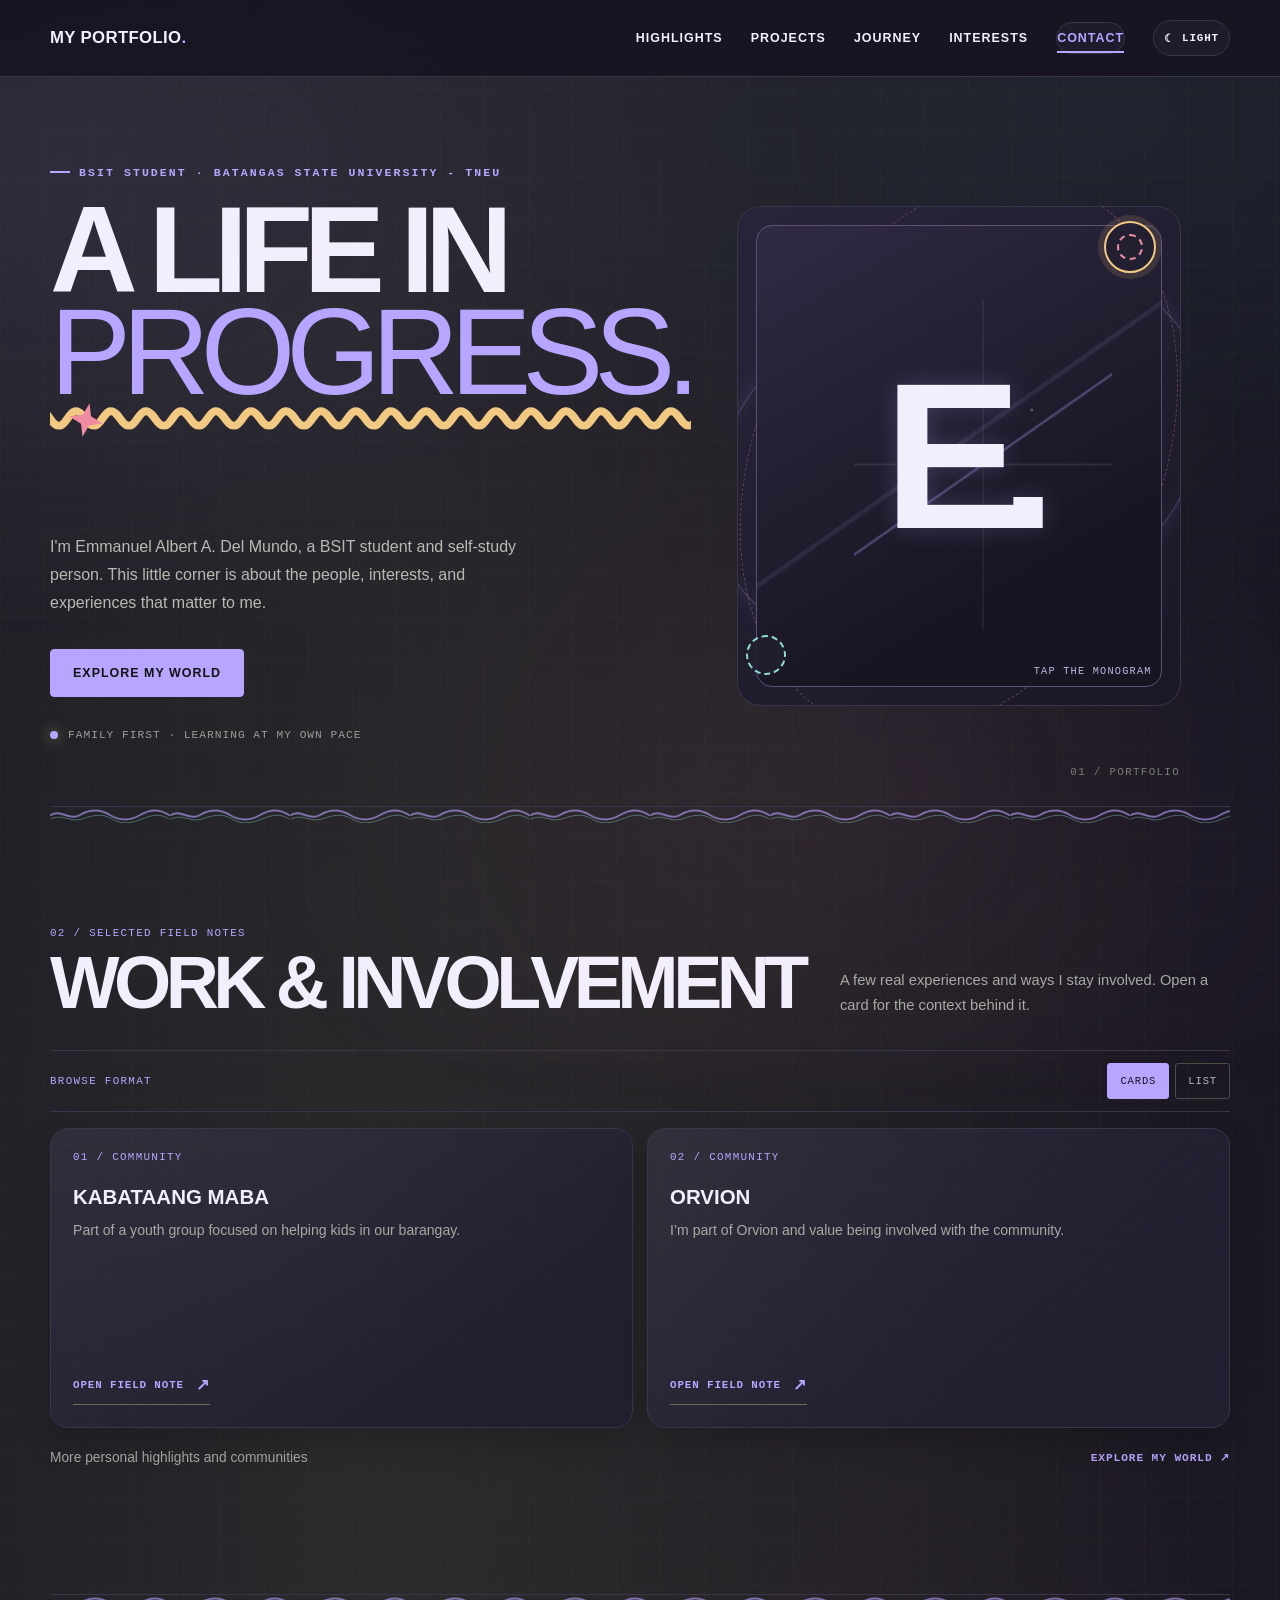
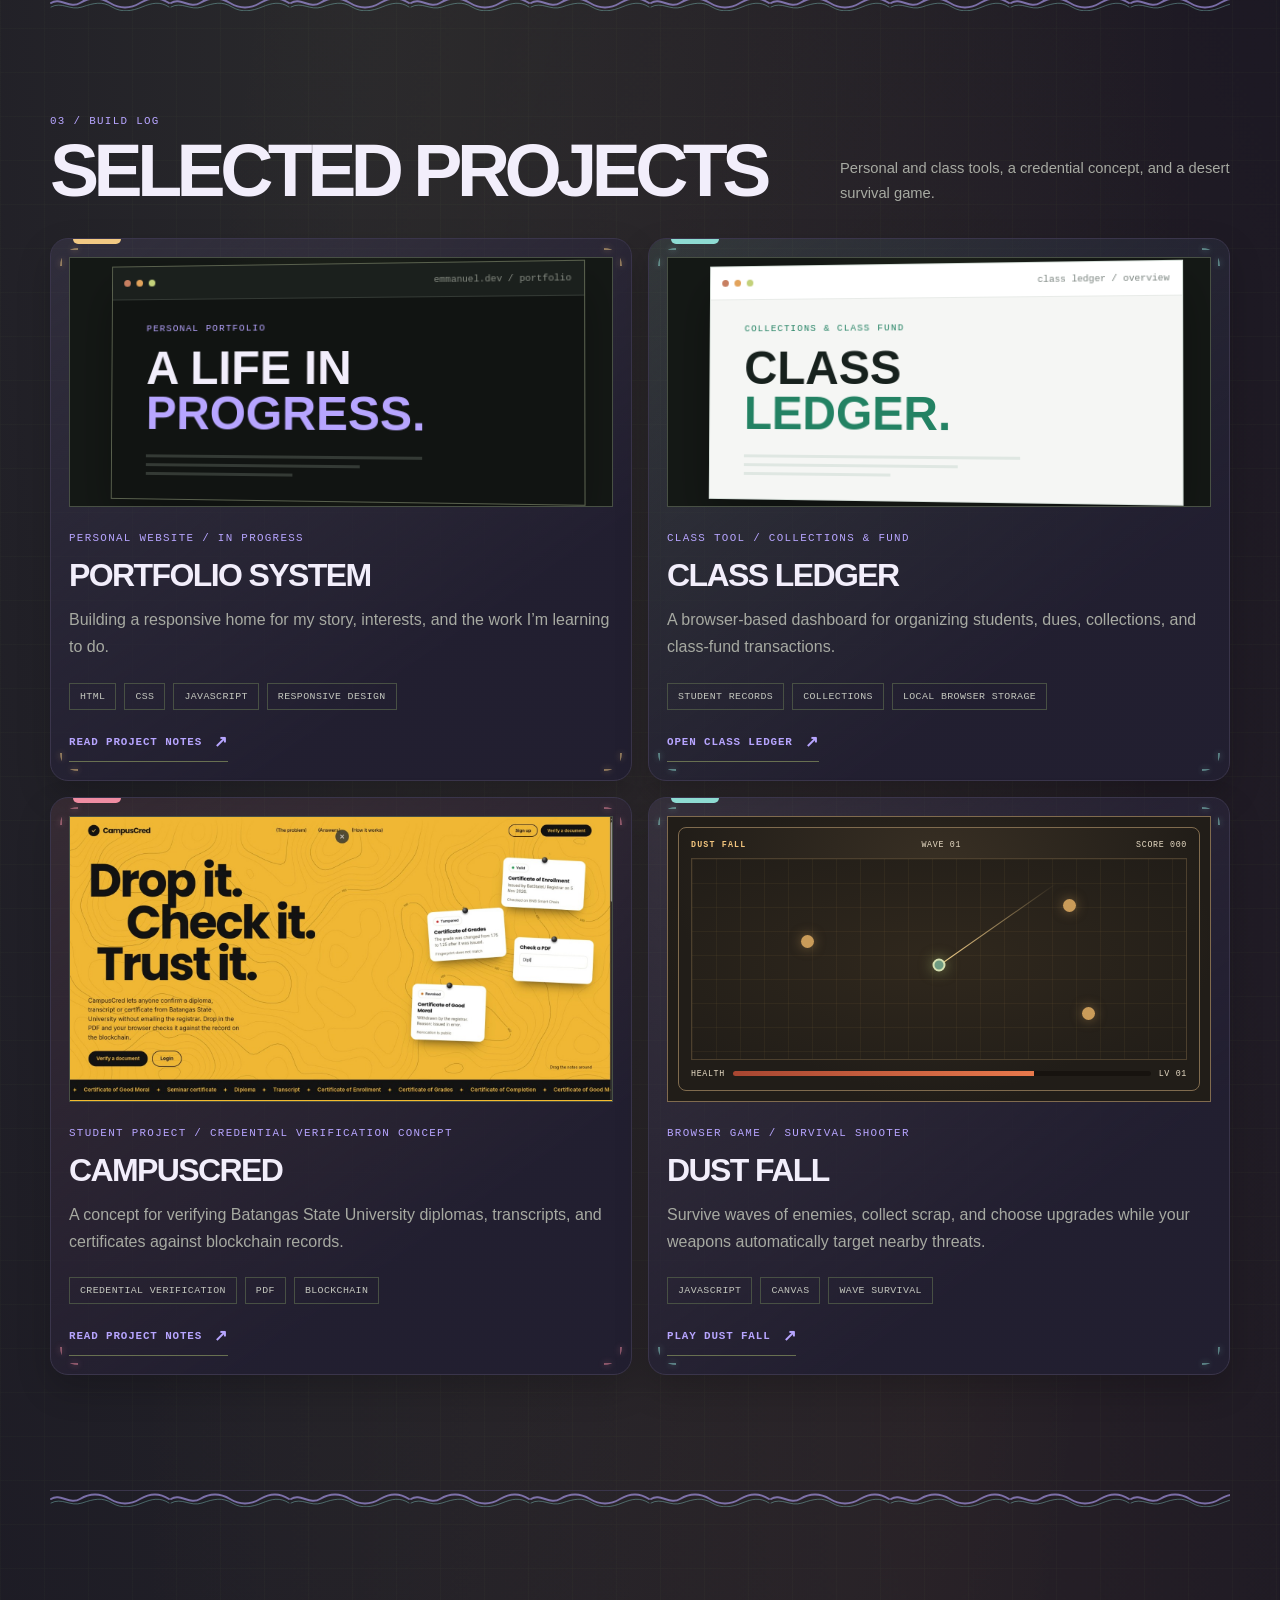
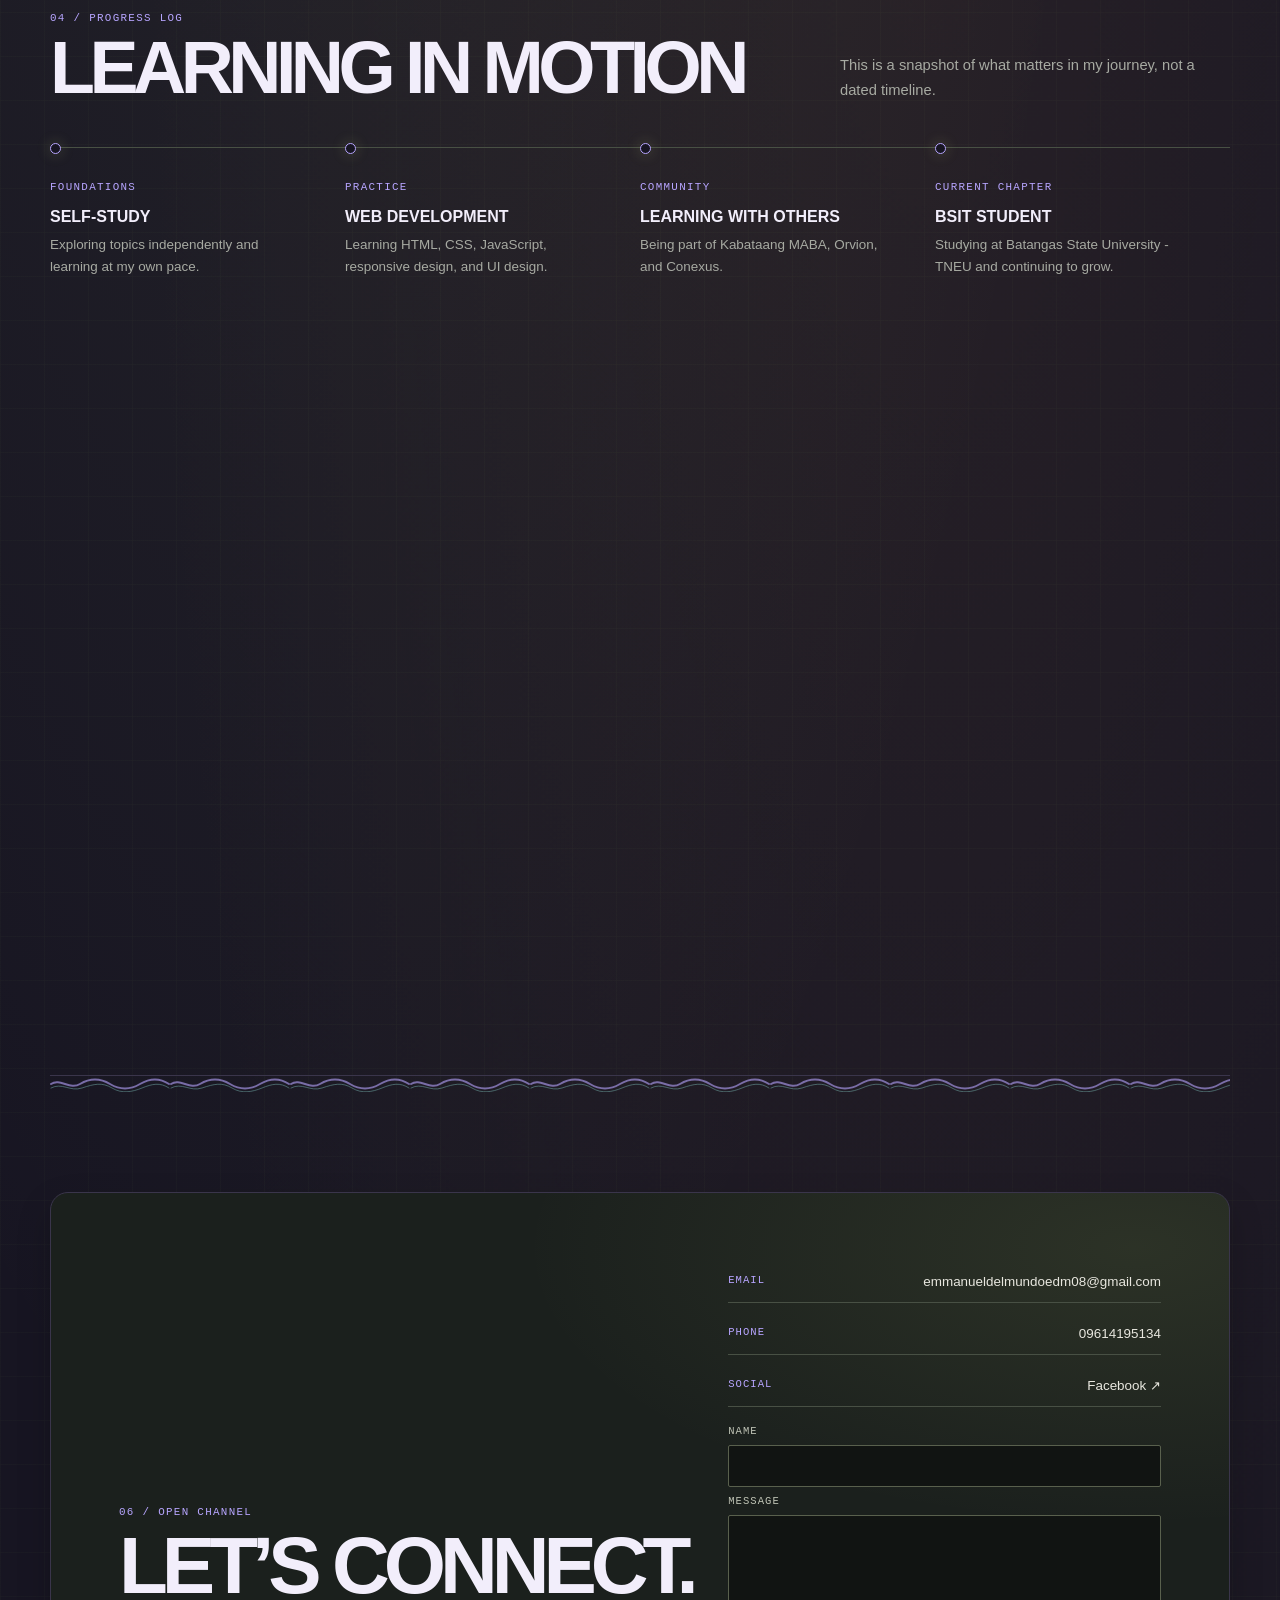
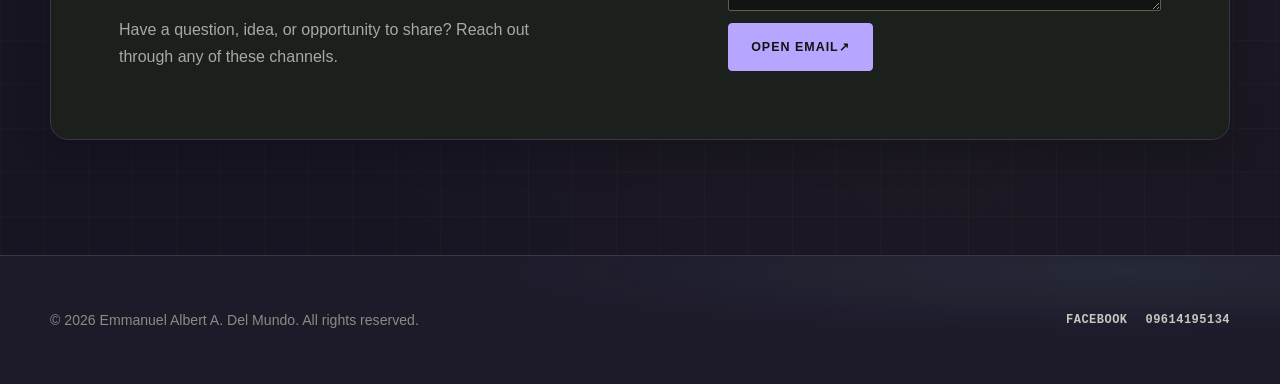
==== commit 8048ea1a: "Update portfolio 2026-11-20 19:48:20" ====
--- a/index.html
+++ b/index.html
@@ -16,3108 +16,7 @@
     const savedTheme = localStorage.getItem("portfolio-theme");
     document.documentElement.dataset.theme = savedTheme === "light" ? "light" : "dark";
   </script>
-  <style>
-    :root {
-      --ink: #172033;
-      --muted: #667085;
-      --paper: #f7f5ef;
-      --white: #ffffff;
-      --blue: #3858d6;
-      --cyan: #55c7d3;
-      --yellow: #f2c94c;
-      --line: #dfe3ea;
-    }
-
-    * {
-      box-sizing: border-box;
-    }
-
-    .skip-link {
-      position: fixed;
-      top: 12px;
-      left: 12px;
-      z-index: 100;
-      padding: 10px 14px;
-      border: 2px solid var(--ink);
-      background: var(--white);
-      transform: translateY(-180%);
-    }
-    .skip-link:focus {
-      transform: translateY(0);
-    }
-
-    html {
-      scroll-behavior: smooth;
-    }
-
-    body {
-      margin: 0;
-      font-family: Inter, Arial, sans-serif;
-      color: var(--ink);
-      background:
-        radial-gradient(circle at 84% 8%, rgba(85, 199, 211, 0.13), transparent 19rem),
-        var(--paper);
-    }
-
-    a {
-      color: inherit;
-      text-decoration: none;
-    }
-
-    .container {
-      width: min(1120px, calc(100% - 40px));
-      margin-inline: auto;
-    }
-
-    header {
-      position: sticky;
-      top: 0;
-      z-index: 20;
-      background: rgba(247, 245, 239, 0.88);
-      backdrop-filter: blur(14px);
-      border-bottom: 1px solid rgba(223, 227, 234, 0.75);
-    }
-
-    nav {
-      min-height: 76px;
-      display: flex;
-      align-items: center;
-      justify-content: space-between;
-    }
-
-    .logo {
-      font-size: 1.15rem;
-      font-weight: 800;
-      letter-spacing: -0.04em;
-    }
-
-    .logo span {
-      color: var(--blue);
-    }
-
-    .nav-links {
-      display: flex;
-      align-items: center;
-      gap: 28px;
-      font-size: 0.92rem;
-      font-weight: 700;
-    }
-
-    .nav-links a {
-      transition: color 180ms ease;
-    }
-
-    .nav-links a:hover {
-      color: var(--blue);
-    }
-
-    .nav-button {
-      padding: 11px 18px;
-      border: 1px solid var(--ink);
-      border-radius: 999px;
-    }
-
-    .hero {
-      min-height: 620px;
-      display: grid;
-      grid-template-columns: 1.15fr 0.85fr;
-      align-items: center;
-      gap: 60px;
-      padding: 76px 0 54px;
-    }
-
-    .eyebrow {
-      display: inline-flex;
-      align-items: center;
-      gap: 9px;
-      margin: 0 0 20px;
-      color: var(--blue);
-      font-size: 0.78rem;
-      font-weight: 800;
-      letter-spacing: 0.14em;
-      text-transform: uppercase;
-    }
-
-    button.button {
-      color: var(--ink);
-      background: transparent;
-      font-family: inherit;
-      cursor: pointer;
-    }
-
-    .eyebrow::before {
-      content: "";
-      width: 28px;
-      height: 2px;
-      background: var(--blue);
-    }
-
-    h1 {
-      max-width: 760px;
-      margin: 0;
-      font-family: Georgia, "Times New Roman", serif;
-      font-size: clamp(4.4rem, 8vw, 7.7rem);
-      line-height: 0.82;
-      letter-spacing: -0.065em;
-    }
-
-    h1 em {
-      display: block;
-      color: var(--blue);
-      font-weight: 400;
-    }
-
-    .hero-copy {
-      max-width: 520px;
-      margin: 28px 0 32px;
-      color: var(--muted);
-      font-size: 1.08rem;
-      line-height: 1.75;
-    }
-
-    .actions {
-      display: flex;
-      gap: 12px;
-      flex-wrap: wrap;
-    }
-
-    .button {
-      display: inline-flex;
-      align-items: center;
-      justify-content: center;
-      min-height: 50px;
-      padding: 0 22px;
-      border: 1px solid var(--ink);
-      border-radius: 999px;
-      font-size: 0.92rem;
-      font-weight: 800;
-      transition: transform 180ms ease, box-shadow 180ms ease;
-    }
-
-    .button:hover {
-      transform: translateY(-3px);
-      box-shadow: 0 8px 20px rgba(23, 32, 51, 0.12);
-    }
-
-    .button.primary {
-      color: var(--white);
-      background: var(--ink);
-    }
-
-    .portrait-wrap {
-      position: relative;
-      min-height: 470px;
-    }
-
-    .portrait {
-      position: absolute;
-      inset: 22px 20px 0 20px;
-      overflow: hidden;
-      border-radius: 48% 48% 28px 28px;
-      background: linear-gradient(145deg, #dceef0 0%, #79ced8 100%);
-      border: 1px solid rgba(23, 32, 51, 0.12);
-    }
-
-    .portrait::before {
-      content: "";
-      position: absolute;
-      width: 235px;
-      height: 235px;
-      left: 50%;
-      top: 50px;
-      transform: translateX(-50%);
-      border-radius: 50%;
-      background:
-        radial-gradient(circle at 50% 38%, #f4cba7 0 22%, transparent 22.5%),
-        radial-gradient(ellipse at 50% 76%, #172033 0 31%, transparent 31.5%);
-      box-shadow: 0 0 0 18px rgba(255, 255, 255, 0.12);
-    }
-
-    .portrait::after {
-      content: "EMMAN";
-      position: absolute;
-      left: 50%;
-      bottom: 26px;
-      transform: translateX(-50%);
-      color: rgba(23, 32, 51, 0.14);
-      font-size: 4.5rem;
-      font-weight: 900;
-      letter-spacing: -0.08em;
-    }
-
-    .shape {
-      position: absolute;
-      z-index: 2;
-    }
-
-    .shape.yellow {
-      width: 72px;
-      height: 72px;
-      top: 0;
-      right: 0;
-      border-radius: 50%;
-      background: var(--yellow);
-    }
-
-    .shape.blue {
-      width: 76px;
-      height: 20px;
-      left: -18px;
-      bottom: 52px;
-      border-radius: 999px;
-      background: var(--blue);
-      transform: rotate(-12deg);
-    }
-
-    section {
-      padding: 92px 0;
-    }
-
-    .section-heading {
-      display: flex;
-      align-items: end;
-      justify-content: space-between;
-      gap: 30px;
-      margin-bottom: 38px;
-    }
-
-    h2 {
-      margin: 0;
-      font-family: Georgia, "Times New Roman", serif;
-      font-size: clamp(3rem, 6vw, 5.2rem);
-      line-height: 0.95;
-      letter-spacing: -0.055em;
-    }
-
-    .section-heading p {
-      max-width: 380px;
-      margin: 0 0 7px;
-      color: var(--muted);
-      line-height: 1.7;
-    }
-
-    .projects-grid {
-      display: grid;
-      grid-template-columns: repeat(12, 1fr);
-      gap: 20px;
-    }
-
-    .project-card {
-      grid-column: span 6;
-      min-height: 360px;
-      display: flex;
-      flex-direction: column;
-      justify-content: flex-end;
-      overflow: hidden;
-      position: relative;
-      padding: 28px;
-      border: 1px solid var(--line);
-      border-radius: 20px;
-      background: var(--white);
-    }
-
-    .project-card:first-child {
-      grid-column: span 7;
-      background: #dbe8ff;
-    }
-
-    .project-card:nth-child(2) {
-      grid-column: span 5;
-      background: #f1ddad;
-    }
-
-    .project-card:nth-child(3) {
-      grid-column: span 5;
-      background: #d8eee8;
-    }
-
-    .project-card:nth-child(4) {
-      grid-column: span 7;
-      background: #eee2f2;
-    }
-
-    .mockup {
-      position: absolute;
-      width: 72%;
-      height: 230px;
-      top: 26px;
-      right: -7%;
-      border: 12px solid var(--ink);
-      border-bottom-width: 22px;
-      border-radius: 14px;
-      background:
-        linear-gradient(90deg, rgba(255, 255, 255, 0.7) 0 30%, transparent 30%),
-        linear-gradient(145deg, #fff 0 62%, #aebdca 62%);
-      transform: rotate(-5deg);
-      box-shadow: 0 18px 30px rgba(23, 32, 51, 0.14);
-    }
-
-    .project-card:nth-child(2) .mockup,
-    .project-card:nth-child(3) .mockup {
-      width: 68%;
-    }
-
-    .project-card:nth-child(2) .mockup {
-      background: linear-gradient(145deg, #fff 0 55%, #67b7bd 55%);
-    }
-
-    .project-card:nth-child(3) .mockup {
-      background: linear-gradient(145deg, #fff 0 55%, #7691d7 55%);
-    }
-
-    .project-card:nth-child(4) .mockup {
-      background: linear-gradient(145deg, #fff 0 55%, #df917f 55%);
-    }
-
-    .project-info {
-      position: relative;
-      z-index: 3;
-      width: max-content;
-      max-width: 90%;
-      padding: 14px 16px;
-      border: 1px solid rgba(23, 32, 51, 0.1);
-      border-radius: 12px;
-      background: rgba(255, 255, 255, 0.92);
-      backdrop-filter: blur(8px);
-    }
-
-    .project-info span {
-      color: var(--muted);
-      font-size: 0.76rem;
-      font-weight: 800;
-      letter-spacing: 0.08em;
-      text-transform: uppercase;
-    }
-
-    .project-info h3 {
-      margin: 5px 0 0;
-      font-size: 1.15rem;
-    }
-
-    .about {
-      background: var(--ink);
-      color: var(--white);
-    }
-
-    .about-grid {
-      display: grid;
-      grid-template-columns: 0.85fr 1.15fr;
-      gap: 90px;
-      align-items: start;
-    }
-
-    .about .eyebrow {
-      color: var(--cyan);
-    }
-
-    .about .eyebrow::before {
-      background: var(--cyan);
-    }
-
-    .about h2 {
-      max-width: 500px;
-    }
-
-    .about-copy {
-      padding-top: 34px;
-    }
-
-    .about-copy p {
-      margin: 0 0 22px;
-      color: #c8ced8;
-      font-size: 1.08rem;
-      line-height: 1.8;
-    }
-
-    .skills {
-      display: flex;
-      flex-wrap: wrap;
-      gap: 10px;
-      margin-top: 28px;
-    }
-
-    .skill {
-      padding: 10px 14px;
-      border: 1px solid #3c4658;
-      border-radius: 999px;
-      color: #edf0f5;
-      font-size: 0.82rem;
-      font-weight: 700;
-    }
-
-    footer {
-      padding: 42px 0;
-      background: var(--ink);
-      color: var(--white);
-      border-top: 1px solid #344052;
-    }
-
-    .footer-row {
-      display: flex;
-      justify-content: space-between;
-      align-items: center;
-      gap: 20px;
-    }
-
-    .footer-row p {
-      color: #aab2c0;
-      font-size: 0.88rem;
-    }
-
-    .socials {
-      display: flex;
-      gap: 18px;
-      font-size: 0.88rem;
-      font-weight: 800;
-    }
-
-    @media (max-width: 820px) {
-      .nav-links a:not(.nav-button) {
-        display: none;
-      }
-
-      .hero {
-        grid-template-columns: 1fr;
-        gap: 30px;
-        padding-top: 58px;
-      }
-
-      h1 {
-        font-size: clamp(4rem, 18vw, 6.5rem);
-      }
-
-      .portrait-wrap {
-        min-height: 400px;
-      }
-
-      .section-heading,
-      .about-grid {
-        grid-template-columns: 1fr;
-        display: grid;
-      }
-
-      .about-grid {
-        gap: 20px;
-      }
-
-      .about-copy {
-        padding-top: 0;
-      }
-
-      .project-card,
-      .project-card:first-child,
-      .project-card:nth-child(2),
-      .project-card:nth-child(3),
-      .project-card:nth-child(4) {
-        grid-column: span 12;
-      }
-    }
-
-    @media (max-width: 480px) {
-      .container {
-        width: min(100% - 28px, 1120px);
-      }
-
-      nav {
-        min-height: 68px;
-      }
-
-      .nav-button {
-        padding: 9px 13px;
-      }
-
-      h1 {
-        font-size: 3.8rem;
-      }
-
-      .hero {
-        min-height: auto;
-      }
-
-      .portrait-wrap {
-        min-height: 350px;
-      }
-
-      section {
-        padding: 68px 0;
-      }
-
-      .project-card {
-        min-height: 320px;
-      }
-
-      .mockup {
-        height: 200px;
-      }
-
-      .footer-row {
-        align-items: flex-start;
-        flex-direction: column;
-      }
-    }
-
-    :root {
-      --ink: #f2eefb;
-      --muted: #b9b2c8;
-      --paper: #171522;
-      --white: #221f31;
-      --blue: #b7a5ff;
-      --cyan: #8edbd2;
-      --yellow: #f2c983;
-      --line: #3a354b;
-    }
-
-    body {
-      font-family: "Segoe UI", Arial, sans-serif;
-      background:
-        radial-gradient(ellipse at 12% 12%, rgba(183, 165, 255, 0.16), transparent 34%),
-        radial-gradient(ellipse at 88% 28%, rgba(142, 219, 210, 0.12), transparent 31%),
-        radial-gradient(ellipse at 56% 90%, rgba(239, 140, 162, 0.08), transparent 35%),
-        linear-gradient(rgba(183, 165, 255, 0.025) 1px, transparent 1px),
-        linear-gradient(90deg, rgba(183, 165, 255, 0.025) 1px, transparent 1px),
-        var(--paper);
-      background-size: auto, auto, auto, 44px 44px, 44px 44px, auto;
-    }
-
-    .container {
-      width: min(1180px, calc(100% - 48px));
-    }
-
-    header {
-      background: rgba(23, 21, 34, 0.9);
-      border-bottom-color: var(--line);
-    }
-
-    .logo {
-      font-size: 1.05rem;
-      letter-spacing: 0.02em;
-      text-transform: uppercase;
-    }
-
-    .logo span,
-    .nav-links a:hover {
-      color: var(--blue);
-    }
-
-    .nav-links {
-      font-size: 0.78rem;
-      letter-spacing: 0.08em;
-      text-transform: uppercase;
-    }
-
-    .nav-button {
-      border-color: #687051;
-      border-radius: 4px;
-    }
-
-    .theme-toggle {
-      display: inline-flex;
-      align-items: center;
-      gap: 7px;
-      min-height: 36px;
-      padding: 8px 10px;
-      border: 1px solid #687051;
-      border-radius: 4px;
-      color: var(--ink);
-      background: transparent;
-      font: 700 0.68rem Consolas, "Courier New", monospace;
-      letter-spacing: 0.08em;
-      text-transform: uppercase;
-      cursor: pointer;
-    }
-
-    .theme-toggle:hover,
-    .theme-toggle:focus-visible {
-      border-color: var(--blue);
-      color: var(--blue);
-    }
-
-    .nav-links a:not(.nav-button) {
-      position: relative;
-      padding: 8px 0;
-    }
-
-    .nav-links a[aria-current="location"] {
-      color: var(--blue);
-    }
-
-    .nav-links a[aria-current="location"]::after {
-      content: "";
-      position: absolute;
-      right: 0;
-      bottom: 0;
-      left: 0;
-      height: 2px;
-      background: var(--blue);
-    }
-
-    .hero {
-      position: relative;
-      min-height: 680px;
-      grid-template-columns: 1.1fr 0.9fr;
-      gap: 46px;
-      padding-top: 82px;
-    }
-
-    .eyebrow,
-    .project-info span,
-    .skill,
-    .hero-note,
-    .project-meta,
-    .stat-label,
-    .capability-label {
-      font-family: Consolas, "Courier New", monospace;
-    }
-
-    .eyebrow {
-      color: var(--blue);
-      font-size: 0.72rem;
-      letter-spacing: 0.18em;
-    }
-
-    .eyebrow::before {
-      width: 20px;
-      background: var(--blue);
-    }
-
-    h1,
-    h2 {
-      font-family: "Segoe UI", Arial, sans-serif;
-      font-weight: 800;
-      letter-spacing: -0.075em;
-      text-transform: uppercase;
-    }
-
-    h1 {
-      max-width: 780px;
-      font-size: clamp(4.5rem, 9.5vw, 8.5rem);
-      line-height: 0.84;
-    }
-
-    h1 em {
-      color: var(--blue);
-      font-style: normal;
-    }
-
-    .hero-copy {
-      max-width: 470px;
-      color: #b7bab2;
-      font-size: 1rem;
-    }
-
-    .button {
-      min-height: 48px;
-      border-radius: 4px;
-      border-color: #59604d;
-      font-size: 0.78rem;
-      letter-spacing: 0.08em;
-      text-transform: uppercase;
-    }
-
-    .button:hover {
-      box-shadow: 0 8px 24px rgba(0, 0, 0, 0.3);
-    }
-
-    .button.primary {
-      color: #111412;
-      background: var(--blue);
-      border-color: var(--blue);
-    }
-
-    .hero-note {
-      display: flex;
-      align-items: center;
-      gap: 10px;
-      margin-top: 32px;
-      color: #9c9e97;
-      font-size: 0.7rem;
-      letter-spacing: 0.09em;
-      text-transform: uppercase;
-    }
-
-    .hero-note::before {
-      content: "";
-      width: 8px;
-      height: 8px;
-      border-radius: 50%;
-      background: var(--blue);
-      box-shadow: 0 0 14px rgba(195, 209, 122, 0.7);
-    }
-
-    .portrait-wrap {
-      min-height: 500px;
-      border: 1px solid #343a35;
-      background: #171b18;
-      isolation: isolate;
-      overflow: hidden;
-    }
-
-    .portrait-wrap::before,
-    .portrait-wrap::after {
-      content: "";
-      position: absolute;
-      top: 50%;
-      left: 50%;
-      pointer-events: none;
-      border-radius: 50%;
-      z-index: 2;
-    }
-
-    .portrait-wrap::before {
-      width: 116%;
-      height: 74%;
-      border: 1px solid rgba(195, 209, 122, 0.24);
-      box-shadow: 0 0 24px rgba(195, 209, 122, 0.08), inset 0 0 20px rgba(195, 209, 122, 0.04);
-      transform: translate(-50%, -50%) rotate(-24deg);
-      animation: orbit-wide 22s linear infinite;
-    }
-
-    .portrait-wrap::after {
-      width: 91%;
-      height: 116%;
-      border: 1px dashed rgba(226, 163, 92, 0.3);
-      transform: translate(-50%, -50%) rotate(24deg);
-      animation: orbit-tall 30s linear infinite;
-    }
-
-    @keyframes orbit-wide {
-      to {
-        transform: translate(-50%, -50%) rotate(336deg);
-      }
-    }
-
-    @keyframes orbit-tall {
-      to {
-        transform: translate(-50%, -50%) rotate(384deg);
-      }
-    }
-
-    .portrait {
-      inset: 18px;
-      z-index: 3;
-      border: 1px solid #515a4a;
-      border-radius: 2px;
-      padding: 0;
-      color: inherit;
-      font: inherit;
-      cursor: pointer;
-      background:
-        linear-gradient(145deg, transparent 48%, rgba(195, 209, 122, 0.08) 48.2% 48.7%, transparent 49%),
-        radial-gradient(ellipse at 68% 40%, #4b5146 0 1px, transparent 2px),
-        linear-gradient(150deg, #242b26, #111412 74%),
-        linear-gradient(110deg, transparent 38%, rgba(195, 209, 122, 0.13) 49%, transparent 60%);
-      background-size: auto, auto, auto, 240% 100%;
-      background-position: center, center, center, -140% 0;
-      animation: portrait-scan 9s ease-in-out infinite;
-      transition: border-color 300ms ease, box-shadow 300ms ease;
-    }
-
-    .portrait:hover,
-    .portrait:focus-visible {
-      border-color: rgba(195, 209, 122, 0.8);
-      box-shadow: 0 0 32px rgba(195, 209, 122, 0.14);
-    }
-
-    @keyframes portrait-scan {
-      0%,
-      12% {
-        background-position: center, center, center, -140% 0;
-      }
-
-      58%,
-      100% {
-        background-position: center, center, center, 140% 0;
-      }
-    }
-
-    .portrait::before {
-      content: "";
-      top: 16%;
-      left: auto;
-      right: 12%;
-      width: 64%;
-      height: 72%;
-      border-radius: 0;
-      transform: none;
-      background:
-        linear-gradient(145deg, transparent 49.5%, rgba(195, 209, 122, 0.45) 50%, transparent 50.5%),
-        linear-gradient(90deg, transparent 49.5%, rgba(232, 231, 223, 0.12) 50%, transparent 50.5%),
-        linear-gradient(0deg, transparent 49.5%, rgba(232, 231, 223, 0.12) 50%, transparent 50.5%);
-      box-shadow: none;
-      opacity: 0.78;
-      animation: blueprint-drift 16s linear infinite;
-    }
-
-    @keyframes blueprint-drift {
-      to {
-        background-position: 24px 18px, 0 0, 0 0;
-      }
-    }
-
-    .portrait::after {
-      content: "E.";
-      top: 50%;
-      left: 50%;
-      bottom: auto;
-      transform: translate(-50%, -50%);
-      color: var(--ink);
-      font-size: clamp(7rem, 17vw, 13rem);
-      font-weight: 900;
-      letter-spacing: -0.11em;
-      line-height: 0.8;
-      text-align: center;
-      text-shadow: 0 0 24px rgba(195, 209, 122, 0.16);
-      animation: monogram-pulse 4.5s ease-in-out infinite;
-    }
-
-    @keyframes monogram-pulse {
-      50% {
-        text-shadow: 0 0 38px rgba(195, 209, 122, 0.38);
-      }
-    }
-
-    .portrait-hint {
-      position: absolute;
-      right: 28px;
-      bottom: 28px;
-      z-index: 4;
-      color: #aeb39d;
-      font: 0.64rem Consolas, "Courier New", monospace;
-      letter-spacing: 0.12em;
-      pointer-events: none;
-      animation: hint-flicker 3.2s ease-in-out infinite;
-    }
-
-    @keyframes hint-flicker {
-      50% {
-        color: var(--blue);
-        text-shadow: 0 0 12px rgba(195, 209, 122, 0.55);
-      }
-    }
-
-    .shape.yellow {
-      display: none;
-    }
-
-    .shape.yellow::after {
-      content: none;
-    }
-
-    .shape.blue {
-      left: 2px;
-      bottom: 24px;
-      width: 44px;
-      height: 44px;
-      border-radius: 0;
-      background: var(--blue);
-      transform: rotate(45deg);
-    }
-
-    .hero::after {
-      content: "01 / PORTFOLIO";
-      position: absolute;
-      right: max(24px, calc((100vw - 1180px) / 2));
-      bottom: 28px;
-      margin: 0;
-      color: #777d73;
-      font: 0.68rem Consolas, monospace;
-      letter-spacing: 0.12em;
-    }
-
-    section {
-      padding: 104px 0;
-    }
-
-    .section-heading {
-      padding-bottom: 24px;
-      border-bottom: 1px solid var(--line);
-    }
-
-    h2 {
-      font-size: clamp(2.6rem, 6vw, 5rem);
-      line-height: 0.92;
-    }
-
-    .section-heading p {
-      color: #a7aaa2;
-      font-size: 0.95rem;
-    }
-
-    .projects-grid {
-      gap: 16px;
-    }
-
-    .project-card,
-    .project-card:first-child,
-    .project-card:nth-child(2),
-    .project-card:nth-child(3),
-    .project-card:nth-child(4) {
-      min-height: 390px;
-      padding: 22px;
-      border: 1px solid #3c433d;
-      border-radius: 3px;
-      background: #1b201d;
-    }
-
-    .project-card::after {
-      content: "CONCEPT PROJECT";
-      position: absolute;
-      top: 24px;
-      left: 24px;
-      z-index: 2;
-      color: #aeb39d;
-      font: 0.64rem Consolas, monospace;
-      letter-spacing: 0.1em;
-    }
-
-    .mockup {
-      top: 52px;
-      right: 7%;
-      width: 78%;
-      height: 245px;
-      border: 1px solid #737b6c;
-      border-bottom-width: 8px;
-      border-radius: 3px;
-      background:
-        linear-gradient(90deg, #242a25 0 22%, transparent 22%),
-        linear-gradient(0deg, transparent 0 73%, #353d34 73% 74%, transparent 74%),
-        linear-gradient(135deg, #c3d17a 0 1px, transparent 1px 18px),
-        #171b18;
-      background-size: auto, auto, 19px 19px, auto;
-      transform: rotate(-3deg);
-      box-shadow: 0 22px 40px rgba(0, 0, 0, 0.28);
-    }
-
-    .project-card:nth-child(2) .mockup {
-      background:
-        linear-gradient(90deg, #342c20 0 22%, transparent 22%),
-        linear-gradient(0deg, transparent 0 73%, #53442e 73% 74%, transparent 74%),
-        linear-gradient(135deg, #e2a35c 0 1px, transparent 1px 18px),
-        #1d1b17;
-      background-size: auto, auto, 19px 19px, auto;
-    }
-
-    .project-card:nth-child(3) .mockup {
-      background:
-        linear-gradient(90deg, #242a25 0 22%, transparent 22%),
-        linear-gradient(0deg, transparent 0 73%, #353d34 73% 74%, transparent 74%),
-        linear-gradient(135deg, #8292a1 0 1px, transparent 1px 18px),
-        #171b18;
-      background-size: auto, auto, 19px 19px, auto;
-    }
-
-    .project-card:nth-child(4) .mockup {
-      background:
-        linear-gradient(90deg, #302920 0 22%, transparent 22%),
-        linear-gradient(0deg, transparent 0 73%, #4a3e30 73% 74%, transparent 74%),
-        linear-gradient(135deg, #c77f61 0 1px, transparent 1px 18px),
-        #1d1a17;
-      background-size: auto, auto, 19px 19px, auto;
-    }
-
-    .project-info {
-      width: 100%;
-      max-width: 100%;
-      padding: 17px 0 0;
-      border: 0;
-      border-top: 1px solid #414840;
-      border-radius: 0;
-      background: transparent;
-      backdrop-filter: none;
-    }
-
-    .project-info span {
-      color: var(--blue);
-      font-size: 0.66rem;
-      letter-spacing: 0.13em;
-    }
-
-    .project-info h3 {
-      margin: 8px 0 5px;
-      font-size: 1.28rem;
-      letter-spacing: -0.03em;
-      text-transform: uppercase;
-    }
-
-    .project-info p {
-      margin: 0;
-      color: #a7aaa2;
-      font-size: 0.84rem;
-      line-height: 1.55;
-    }
-
-    .project-open {
-      display: inline-flex;
-      align-items: center;
-      gap: 12px;
-      margin-top: 16px;
-      padding: 9px 0;
-      border: 0;
-      border-bottom: 1px solid #687051;
-      color: var(--blue);
-      background: transparent;
-      font: 700 0.68rem Consolas, "Courier New", monospace;
-      letter-spacing: 0.08em;
-      text-transform: uppercase;
-      cursor: pointer;
-    }
-
-    .project-open span {
-      font-size: 1rem;
-      transition: transform 160ms ease;
-    }
-
-    .project-open:hover span {
-      transform: translate(3px, -3px);
-    }
-
-    .project-open:focus-visible,
-    .dialog-close:focus-visible {
-      outline: 2px solid var(--blue);
-      outline-offset: 4px;
-    }
-
-    .project-dialog {
-      width: min(620px, calc(100% - 32px));
-      max-height: min(80vh, 720px);
-      padding: 0;
-      overflow: auto;
-      border: 1px solid #59604d;
-      border-radius: 4px;
-      color: var(--ink);
-      background: #171b18;
-      box-shadow: 0 28px 90px rgba(0, 0, 0, 0.55);
-    }
-
-    .project-dialog::backdrop {
-      background: rgba(5, 7, 6, 0.82);
-      backdrop-filter: blur(5px);
-    }
-
-    .dialog-content {
-      padding: clamp(24px, 6vw, 42px);
-    }
-
-    .dialog-topline {
-      display: flex;
-      align-items: center;
-      justify-content: space-between;
-      gap: 16px;
-      padding-bottom: 18px;
-      border-bottom: 1px solid var(--line);
-      color: var(--blue);
-      font: 0.68rem Consolas, "Courier New", monospace;
-      letter-spacing: 0.12em;
-    }
-
-    .dialog-close {
-      display: grid;
-      width: 38px;
-      height: 38px;
-      place-items: center;
-      border: 1px solid #59604d;
-      border-radius: 3px;
-      color: var(--ink);
-      background: transparent;
-      font-size: 1.2rem;
-      cursor: pointer;
-    }
-
-    .project-dialog h2 {
-      margin: 28px 0 14px;
-      font-size: clamp(2rem, 8vw, 3.5rem);
-    }
-
-    .project-dialog .dialog-summary {
-      margin: 0;
-      color: #b7bab2;
-      font-size: 1rem;
-      line-height: 1.75;
-    }
-
-    .dialog-focus {
-      margin: 28px 0 0;
-      padding-top: 18px;
-      border-top: 1px solid var(--line);
-    }
-
-    .dialog-focus dt {
-      margin-bottom: 9px;
-      color: var(--blue);
-      font: 0.68rem Consolas, "Courier New", monospace;
-      letter-spacing: 0.12em;
-      text-transform: uppercase;
-    }
-
-    .dialog-focus dd {
-      margin: 0;
-      color: #d0d2cb;
-      line-height: 1.65;
-    }
-
-    .about-modal-grid {
-      display: grid;
-      grid-template-columns: minmax(0, 0.8fr) minmax(0, 1.2fr);
-      align-items: start;
-      gap: 24px;
-      margin-top: 24px;
-    }
-
-    .about-mantra {
-      margin: -4px 0 22px;
-      color: var(--blue);
-      font-size: 1.08rem;
-      font-weight: 700;
-      letter-spacing: 0.01em;
-      line-height: 1.5;
-    }
-
-    .about-photo-button {
-      display: block;
-      width: 100%;
-      max-width: 230px;
-      padding: 0;
-      overflow: hidden;
-      border: 1px solid #59604d;
-      border-radius: 3px;
-      background: transparent;
-      cursor: zoom-in;
-    }
-
-    .about-photo-button:focus-visible,
-    .photo-dialog-close:focus-visible {
-      outline: 2px solid var(--blue);
-      outline-offset: 4px;
-    }
-
-    .about-photo-button img {
-      display: block;
-      width: 100%;
-      aspect-ratio: 4 / 5;
-      object-fit: cover;
-    }
-
-    .about-modal-copy p {
-      margin: 0 0 18px;
-      color: #b7bab2;
-      font-size: 0.95rem;
-      line-height: 1.7;
-    }
-
-    .about-modal-copy .skills {
-      margin-top: 20px;
-    }
-
-    .skill-button {
-      font: inherit;
-      background: transparent;
-      cursor: pointer;
-    }
-
-    .skill-button:hover,
-    .skill-button:focus-visible {
-      border-color: var(--blue);
-      color: var(--blue);
-    }
-
-    .javascript-info {
-      margin: 12px 0 0;
-      color: #b7bab2;
-      font-size: 0.84rem;
-      line-height: 1.6;
-    }
-
-    .photo-dialog {
-      width: min(760px, calc(100% - 32px));
-      max-height: 90vh;
-      padding: 12px;
-      border: 1px solid #59604d;
-      border-radius: 4px;
-      color: var(--ink);
-      background: #171b18;
-    }
-
-    .photo-dialog::backdrop {
-      background: rgba(5, 7, 6, 0.88);
-      backdrop-filter: blur(5px);
-    }
-
-    .photo-dialog-topline {
-      display: flex;
-      justify-content: flex-end;
-      margin-bottom: 10px;
-    }
-
-    .photo-dialog-close {
-      width: 38px;
-      height: 38px;
-      border: 1px solid #59604d;
-      border-radius: 3px;
-      color: var(--ink);
-      background: transparent;
-      font-size: 1.2rem;
-      cursor: pointer;
-    }
-
-    .photo-dialog img {
-      display: block;
-      width: 100%;
-      max-height: calc(90vh - 74px);
-      object-fit: contain;
-    }
-
-    .about {
-      position: relative;
-      overflow: hidden;
-      background: #1b201d;
-      color: var(--ink);
-      border-top: 1px solid #343a35;
-      border-bottom: 1px solid #343a35;
-    }
-
-    .about::after {
-      content: "EM";
-      position: absolute;
-      z-index: 0;
-      right: -22px;
-      bottom: -100px;
-      color: rgba(232, 231, 223, 0.025);
-      font-size: 24rem;
-      font-weight: 900;
-      letter-spacing: -0.12em;
-      line-height: 1;
-      pointer-events: none;
-    }
-
-    .about-grid {
-      position: relative;
-      z-index: 1;
-    }
-
-    .about h2 {
-      max-width: 12ch;
-      font-size: clamp(2.25rem, 5vw, 4rem);
-      line-height: 0.98;
-      overflow-wrap: normal;
-    }
-
-    .about .eyebrow {
-      color: var(--blue);
-    }
-
-    .about .eyebrow::before {
-      background: var(--blue);
-    }
-
-    .about-copy p {
-      color: #b3b7ae;
-      font-size: 1rem;
-    }
-
-    .skill {
-      padding: 9px 12px;
-      border-color: #485044;
-      border-radius: 3px;
-      color: #d7d9d2;
-      font-size: 0.72rem;
-      letter-spacing: 0.04em;
-    }
-
-    .capabilities {
-      background: #111412;
-    }
-
-    .capability-grid {
-      display: grid;
-      grid-template-columns: repeat(3, 1fr);
-      border-top: 1px solid var(--line);
-      border-left: 1px solid var(--line);
-    }
-
-    .capability {
-      min-height: 220px;
-      padding: 26px;
-      border-right: 1px solid var(--line);
-      border-bottom: 1px solid var(--line);
-      background: rgba(27, 32, 29, 0.5);
-    }
-
-    .capability-label {
-      color: var(--blue);
-      font-size: 0.68rem;
-      letter-spacing: 0.12em;
-    }
-
-    .capability h3 {
-      margin: 48px 0 12px;
-      font-size: 1.1rem;
-      letter-spacing: -0.02em;
-      text-transform: uppercase;
-    }
-
-    .capability p {
-      max-width: 290px;
-      margin: 0;
-      color: #a7aaa2;
-      font-size: 0.88rem;
-      line-height: 1.65;
-    }
-
-    footer {
-      background: #111412;
-      border-top-color: var(--line);
-    }
-
-    .footer-row p {
-      color: #888d84;
-    }
-
-    .socials {
-      color: #c5c8bf;
-      font-family: Consolas, "Courier New", monospace;
-      font-size: 0.75rem;
-      letter-spacing: 0.04em;
-      text-transform: uppercase;
-    }
-
-    .socials a:hover {
-      color: var(--blue);
-    }
-
-    @media (max-width: 820px) {
-      .nav-links a:not(.nav-button) {
-        display: inline-flex;
-      }
-
-      .nav-links {
-        gap: clamp(7px, 2vw, 14px);
-        font-size: clamp(0.58rem, 1.8vw, 0.68rem);
-      }
-
-      .hero {
-        grid-template-columns: 1fr;
-      }
-
-      .hero::after {
-        display: none;
-      }
-
-      .capability-grid {
-        grid-template-columns: 1fr 1fr;
-      }
-    }
-
-    @media (max-width: 580px) {
-      .container {
-        width: min(100% - 28px, 1180px);
-      }
-
-      .logo {
-        font-size: 0.85rem;
-      }
-
-      .nav-button {
-        padding: 9px 8px;
-      }
-
-      .about-modal-grid {
-        grid-template-columns: 1fr;
-      }
-
-      .about-photo-button {
-        max-width: 190px;
-      }
-
-      .hero {
-        padding-top: 62px;
-      }
-
-      h1 {
-        font-size: clamp(3.6rem, 17vw, 5.2rem);
-      }
-
-      .portrait-wrap {
-        min-height: 370px;
-      }
-
-      .project-card,
-      .project-card:first-child,
-      .project-card:nth-child(2),
-      .project-card:nth-child(3),
-      .project-card:nth-child(4) {
-        min-height: 360px;
-      }
-
-      .capability-grid {
-        grid-template-columns: 1fr;
-      }
-
-      .capability {
-        min-height: 180px;
-      }
-
-      .capability h3 {
-        margin-top: 32px;
-      }
-
-    }
-
-      .nav-links a[data-section-link] {
-        position: relative;
-        padding: 8px 0;
-      }
-
-      .nav-links a[data-section-link][aria-current="location"] {
-        color: var(--blue);
-      }
-
-      .nav-links a[data-section-link][aria-current="location"]::after {
-        content: "";
-        position: absolute;
-        right: 0;
-        bottom: 0;
-        left: 0;
-        height: 2px;
-        background: var(--blue);
-      }
-
-      .system-section {
-        position: relative;
-        padding-block: clamp(72px, 9vw, 116px);
-        border-top: 1px solid var(--line);
-      }
-
-      .system-heading {
-        display: flex;
-        align-items: end;
-        justify-content: space-between;
-        gap: 24px;
-        margin-bottom: 32px;
-      }
-
-      .system-kicker,
-      .system-index,
-      .timeline-phase,
-      .view-label {
-        color: var(--blue);
-        font: 0.68rem Consolas, "Courier New", monospace;
-        letter-spacing: 0.12em;
-        text-transform: uppercase;
-      }
-
-      .system-heading h2 {
-        margin: 8px 0 0;
-        font-size: clamp(2.4rem, 6vw, 4.6rem);
-        line-height: 0.95;
-      }
-
-      .system-heading > p {
-        max-width: 390px;
-        margin: 0;
-        color: #a7aaa2;
-        font-size: 0.92rem;
-        line-height: 1.7;
-      }
-
-      .work-toolbar {
-        display: flex;
-        align-items: center;
-        justify-content: space-between;
-        gap: 16px;
-        margin-bottom: 16px;
-        padding: 12px 0;
-        border-top: 1px solid var(--line);
-        border-bottom: 1px solid var(--line);
-      }
-
-      .view-switch {
-        display: flex;
-        gap: 6px;
-      }
-
-      .view-switch button {
-        min-height: 36px;
-        padding: 0 12px;
-        border: 1px solid #485044;
-        border-radius: 3px;
-        color: #b7bab2;
-        background: transparent;
-        font: 0.66rem Consolas, "Courier New", monospace;
-        letter-spacing: 0.08em;
-        text-transform: uppercase;
-        cursor: pointer;
-      }
-
-      .view-switch button[aria-pressed="true"] {
-        border-color: var(--blue);
-        color: var(--paper);
-        background: var(--blue);
-      }
-
-      .work-grid {
-        display: grid;
-        grid-template-columns: repeat(2, minmax(0, 1fr));
-        gap: 14px;
-      }
-
-      .project-showcase-grid {
-        display: grid;
-        grid-template-columns: repeat(3, minmax(0, 1fr));
-        gap: 16px;
-      }
-
-      .project-showcase-grid:has(> .featured-project:nth-child(4)) {
-        grid-template-columns: repeat(2, minmax(0, 1fr));
-      }
-
-      .featured-project {
-        display: flex;
-        min-width: 0;
-        flex-direction: column;
-        gap: 20px;
-        padding: 18px;
-        overflow: hidden;
-        border: 1px solid #3c433d;
-        background:
-          radial-gradient(ellipse at 12% 18%, rgba(195, 209, 122, 0.08), transparent 42%),
-          #1b201d;
-        color: var(--ink);
-        text-decoration: none;
-        transition: border-color 220ms ease, transform 220ms ease, box-shadow 220ms ease;
-      }
-
-      .featured-project:hover {
-        transform: translateY(-4px);
-        border-color: rgba(195, 209, 122, 0.55);
-        box-shadow: 0 16px 38px rgba(0, 0, 0, 0.2);
-      }
-
-      .featured-project:focus-visible {
-        outline: 2px solid var(--blue);
-        outline-offset: 4px;
-      }
-
-      .project-preview {
-        position: relative;
-        display: grid;
-        min-height: 250px;
-        place-items: center;
-        overflow: hidden;
-        border: 1px solid #485044;
-        background:
-          radial-gradient(circle at 50% 48%, rgba(195, 209, 122, 0.12), transparent 58%),
-          #141815;
-      }
-
-      .campuscred-preview {
-        min-height: 250px;
-        padding: 0;
-        background: #f5bc2f;
-      }
-
-      .campuscred-preview img {
-        display: block;
-        width: 100%;
-          height: 100%;
-        object-fit: contain;
-        object-position: center;
-      }
-
-      .project-browser {
-        width: 88%;
-        min-height: 205px;
-        overflow: hidden;
-        border: 1px solid #59604d;
-        background: #111412;
-        box-shadow: 0 24px 48px rgba(0, 0, 0, 0.32);
-        transform: perspective(1000px) rotateY(-7deg) rotateX(1deg);
-        transition: transform 280ms ease, box-shadow 280ms ease;
-      }
-
-      .featured-project:hover .project-browser {
-        box-shadow: 0 30px 56px rgba(0, 0, 0, 0.4);
-        transform: perspective(1000px) rotateY(-3deg) translateY(-4px);
-      }
-
-      .project-browser-bar {
-        display: flex;
-        align-items: center;
-        gap: 6px;
-        min-height: 34px;
-        padding: 0 12px;
-        border-bottom: 1px solid #343a35;
-        background: #1b201d;
-      }
-
-      .project-browser-bar > span {
-        width: 7px;
-        height: 7px;
-        border-radius: 50%;
-        background: #687051;
-      }
-
-      .project-browser-bar > span:first-child {
-        background: #c77f61;
-      }
-
-      .project-browser-bar > span:nth-child(2) {
-        background: #e2a35c;
-      }
-
-      .project-browser-bar > span:nth-child(3) {
-        background: #c3d17a;
-      }
-
-      .project-browser-bar i {
-        margin-left: auto;
-        color: #888d84;
-        font: 0.58rem Consolas, "Courier New", monospace;
-        font-style: normal;
-      }
-
-      .project-browser-content {
-        display: flex;
-        min-height: 169px;
-        flex-direction: column;
-        justify-content: center;
-        padding: 24px clamp(18px, 4vw, 36px);
-      }
-
-      .project-browser-content > span {
-        margin-bottom: 12px;
-        color: var(--blue);
-        font: 0.6rem Consolas, "Courier New", monospace;
-        letter-spacing: 0.12em;
-      }
-
-      .project-browser-content strong {
-        max-width: 10ch;
-        font-size: clamp(1.8rem, 4vw, 3rem);
-        line-height: 0.95;
-        text-transform: uppercase;
-      }
-
-      .project-browser-content em {
-        color: var(--blue);
-        font-style: normal;
-      }
-
-      .project-preview-lines {
-        display: grid;
-        gap: 6px;
-        width: 70%;
-        margin-top: 20px;
-      }
-
-      .project-preview-lines i {
-        height: 3px;
-        background: #343a35;
-      }
-
-      .project-preview-lines i:nth-child(2) {
-        width: 78%;
-      }
-
-      .project-preview-lines i:nth-child(3) {
-        width: 54%;
-      }
-
-      .ledger-browser {
-        border-color: #d7e0da;
-        color: #17211d;
-        background: #f5f6f4;
-      }
-
-      .ledger-browser .project-browser-bar {
-        border-color: #e8ebe8;
-        background: #ffffff;
-      }
-
-      .ledger-browser .project-browser-bar i {
-        color: #78827d;
-      }
-
-      .ledger-browser .project-browser-content > span,
-      .ledger-browser .project-browser-content em {
-        color: #238263;
-      }
-
-      .ledger-browser .project-preview-lines i {
-        background: #dfe7e2;
-      }
-
-      .featured-project-copy h3 {
-        margin: 12px 0;
-        font-size: clamp(1.5rem, 2.5vw, 2rem);
-        letter-spacing: -0.05em;
-        text-transform: uppercase;
-      }
-
-      .featured-project-copy > p {
-        margin: 0;
-        color: #a7aaa2;
-        line-height: 1.7;
-      }
-
-      .project-tags {
-        display: flex;
-        flex-wrap: wrap;
-        gap: 8px;
-        margin-top: 22px;
-      }
-
-      .project-tags span {
-        padding: 7px 10px;
-        border: 1px solid #485044;
-        color: #c5c8bf;
-        font: 0.62rem Consolas, "Courier New", monospace;
-        letter-spacing: 0.04em;
-        text-transform: uppercase;
-      }
-
-      .featured-project-copy .project-open {
-        margin-top: auto;
-        padding-top: 22px;
-      }
-
-      .work-card {
-        position: relative;
-        display: flex;
-        min-height: 300px;
-        flex-direction: column;
-        align-items: flex-start;
-        padding: 22px;
-        border: 1px solid #3c433d;
-        background:
-          linear-gradient(145deg, rgba(195, 209, 122, 0.07), transparent 58%),
-          #1b201d;
-        transition: border-color 220ms ease, transform 220ms ease, box-shadow 220ms ease;
-      }
-
-      .work-card:hover {
-        transform: translateY(-4px);
-        border-color: rgba(195, 209, 122, 0.6);
-        box-shadow: 0 14px 34px rgba(0, 0, 0, 0.2);
-      }
-
-      .work-card h3 {
-        margin: 22px 0 10px;
-        font-size: 1.28rem;
-        text-transform: uppercase;
-      }
-
-      .work-card p {
-        margin: 0;
-        color: #a7aaa2;
-        font-size: 0.88rem;
-        line-height: 1.7;
-      }
-
-      .work-card .project-open {
-        margin-top: auto;
-        padding-top: 20px;
-      }
-
-      .work-grid[data-view="list"] {
-        grid-template-columns: 1fr;
-      }
-
-      .work-grid[data-view="list"] .work-card {
-        min-height: 0;
-        display: grid;
-        grid-template-columns: minmax(120px, 0.35fr) minmax(0, 1fr) auto;
-        align-items: center;
-        gap: 12px 24px;
-        padding: 18px 22px;
-      }
-
-      .work-grid[data-view="list"] .work-card h3 {
-        margin: 0;
-      }
-
-      .work-grid[data-view="list"] .work-card p {
-        grid-column: 2;
-      }
-
-      .work-grid[data-view="list"] .work-card .project-open {
-        grid-column: 3;
-        grid-row: 1 / span 2;
-        margin: 0;
-        padding: 10px 0;
-      }
-
-      .timeline {
-        position: relative;
-        display: grid;
-        grid-template-columns: repeat(4, minmax(0, 1fr));
-        gap: 0;
-        margin-top: 44px;
-        border-top: 1px solid #485044;
-      }
-
-      .timeline-item {
-        position: relative;
-        padding: 28px 20px 0 0;
-      }
-
-      .timeline-item::before {
-        content: "";
-        position: absolute;
-        top: -5px;
-        left: 0;
-        width: 9px;
-        height: 9px;
-        border: 1px solid var(--blue);
-        border-radius: 50%;
-        background: var(--paper);
-        box-shadow: 0 0 14px rgba(195, 209, 122, 0.28);
-      }
-
-      .timeline-item h3 {
-        margin: 14px 0 8px;
-        font-size: 1rem;
-        text-transform: uppercase;
-      }
-
-      .timeline-item p {
-        max-width: 240px;
-        margin: 0;
-        color: #a7aaa2;
-        font-size: 0.84rem;
-        line-height: 1.7;
-      }
-
-      .interest-grid {
-        display: grid;
-        grid-template-columns: repeat(3, minmax(0, 1fr));
-        border-top: 1px solid var(--line);
-        border-left: 1px solid var(--line);
-      }
-
-      .interest-card {
-        min-height: 200px;
-        padding: 24px;
-        border-right: 1px solid var(--line);
-        border-bottom: 1px solid var(--line);
-        background: rgba(27, 32, 29, 0.55);
-      }
-
-      .interest-card h3 {
-        margin: 38px 0 10px;
-        font-size: 1rem;
-        text-transform: uppercase;
-      }
-
-      .interest-card p {
-        margin: 0;
-        color: #a7aaa2;
-        font-size: 0.86rem;
-        line-height: 1.65;
-      }
-
-      .interest-footer {
-        display: flex;
-        align-items: center;
-        justify-content: space-between;
-        gap: 20px;
-        margin-top: 22px;
-        color: #a7aaa2;
-        font-size: 0.86rem;
-      }
-
-      .text-link {
-        color: var(--blue);
-        font: 700 0.7rem Consolas, "Courier New", monospace;
-        letter-spacing: 0.08em;
-        text-transform: uppercase;
-      }
-
-      .contact-section {
-        margin-bottom: 0;
-        padding: clamp(34px, 6vw, 68px);
-        border: 1px solid #485044;
-        background:
-          radial-gradient(ellipse at 92% 10%, rgba(195, 209, 122, 0.1), transparent 40%),
-          #1b201d;
-      }
-
-      .contact-grid {
-        display: grid;
-        grid-template-columns: minmax(0, 1fr) minmax(260px, 0.75fr);
-        gap: 32px;
-        align-items: end;
-      }
-
-      .contact-grid h2 {
-        margin: 10px 0 14px;
-        font-size: clamp(2.6rem, 7vw, 5rem);
-        line-height: 0.92;
-      }
-
-      .contact-grid p {
-        max-width: 440px;
-        margin: 0;
-        color: #a7aaa2;
-        line-height: 1.7;
-      }
-
-      .contact-links {
-        display: grid;
-        gap: 10px;
-      }
-
-      .contact-links a {
-        display: flex;
-        justify-content: space-between;
-        gap: 16px;
-        padding: 13px 0;
-        border-bottom: 1px solid #485044;
-        color: #e8e7df;
-        font-size: 0.84rem;
-        overflow-wrap: anywhere;
-      }
-
-      .contact-links a span {
-        color: var(--blue);
-        font: 0.66rem Consolas, "Courier New", monospace;
-        letter-spacing: 0.1em;
-        text-transform: uppercase;
-      }
-
-      .quick-message {
-       display: grid;
-       gap: 8px;
-       margin-top: 18px;
-      }
-      .quick-message label {
-       color: #bfc3b5;
-       font: 0.66rem Consolas, "Courier New", monospace;
-       letter-spacing: 0.1em;
-       text-transform: uppercase;
-      }
-      .quick-message input,
-      .quick-message textarea {
-       width: 100%;
-       border: 1px solid #59604d;
-       border-radius: 2px;
-       color: #e8e7df;
-       background: #111412;
-       padding: 11px 12px;
-       font: inherit;
-       resize: vertical;
-      }
-      .quick-message input:focus,
-      .quick-message textarea:focus {
-       outline: 2px solid var(--cyan);
-       outline-offset: 2px;
-      }
-      .quick-message .button {
-       justify-self: start;
-       margin-top: 4px;
-      }
-
-      body {
-      background:
-        radial-gradient(ellipse at 18% 18%, rgba(195, 209, 122, 0.11), transparent 38%),
-        radial-gradient(ellipse at 82% 72%, rgba(226, 163, 92, 0.08), transparent 36%),
-        linear-gradient(rgba(195, 209, 122, 0.025) 1px, transparent 1px),
-        linear-gradient(90deg, rgba(195, 209, 122, 0.025) 1px, transparent 1px),
-        var(--paper);
-      background-size: 150% 150%, 150% 150%, 44px 44px, 44px 44px, auto;
-      background-position: 0% 0%, 100% 100%, 0 0, 0 0, 0 0;
-      animation: ambient-drift 28s ease-in-out infinite alternate;
-    }
-
-    @keyframes ambient-drift {
-      to {
-        background-position: 12% 8%, 88% 92%, 18px 22px, 18px 22px, 0 0;
-      }
-    }
-
-    .shape.blue {
-      animation: float-accent 6s ease-in-out infinite;
-    }
-
-    @keyframes float-accent {
-      50% {
-        transform: translateY(-12px) rotate(65deg);
-      }
-    }
-
-    .portrait-wrap {
-      transition: border-color 240ms ease, box-shadow 240ms ease;
-    }
-
-    .portrait-wrap:hover {
-      border-color: rgba(195, 209, 122, 0.55);
-      box-shadow: 0 0 42px rgba(195, 209, 122, 0.08);
-    }
-
-    .project-card,
-    .capability {
-      transition: transform 220ms ease, border-color 220ms ease, box-shadow 220ms ease;
-    }
-
-    .project-card:hover,
-    .capability:hover {
-      transform: translateY(-5px);
-      border-color: rgba(195, 209, 122, 0.55);
-      box-shadow: 0 14px 34px rgba(0, 0, 0, 0.2);
-    }
-
-    .featured-project .project-preview > img {
-      transition: transform 280ms ease;
-    }
-
-    .featured-project:hover .project-preview > img {
-      transform: scale(1.025);
-    }
-
-    .scroll-reveal {
-      opacity: 0;
-      transform: translateY(18px);
-      transition: opacity 600ms ease, transform 600ms cubic-bezier(0.2, 0.65, 0.3, 1);
-    }
-
-    .scroll-reveal.is-revealed {
-      opacity: 1;
-      transform: translateY(0);
-    }
-
-    a:focus-visible,
-    button:focus-visible {
-      outline: 2px solid var(--blue);
-      outline-offset: 4px;
-    }
-
-    @media (prefers-reduced-motion: reduce) {
-      html {
-        scroll-behavior: auto;
-      }
-
-      .scroll-reveal {
-        opacity: 1;
-        transform: none;
-      }
-
-      .featured-project:hover .project-preview > img {
-        transform: none;
-      }
-
-      *,
-      *::before,
-      *::after {
-        animation-duration: 0.01ms !important;
-        animation-iteration-count: 1 !important;
-        scroll-behavior: auto !important;
-        transition-duration: 0.01ms !important;
-      }
-    }
-
-    @media (max-width: 820px) {
-      .work-grid,
-      .interest-grid {
-        grid-template-columns: repeat(2, minmax(0, 1fr));
-      }
-
-      .timeline {
-        grid-template-columns: repeat(2, minmax(0, 1fr));
-        row-gap: 28px;
-        border-top: 0;
-      }
-
-      .timeline-item {
-        border-top: 1px solid #485044;
-      }
-    }
-
-    @media (max-width: 580px) {
-      nav.container {
-        flex-wrap: wrap;
-        gap: 4px 12px;
-        padding-block: 10px;
-      }
-
-      .logo {
-        font-size: 0.76rem;
-      }
-
-      .nav-links {
-        flex: 1 1 100%;
-        justify-content: space-between;
-        gap: 6px;
-        min-width: 0;
-        font-size: 0.55rem;
-      }
-
-      .nav-links a[data-section-link] {
-        padding-block: 6px;
-      }
-
-      .nav-links .nav-button {
-        padding: 7px 8px;
-      }
-
-      .hero {
-        grid-template-columns: minmax(0, 1fr);
-      }
-
-      .hero > div,
-      .system-heading > div {
-        min-width: 0;
-      }
-
-      h1 {
-        max-width: 100%;
-        font-size: clamp(2.7rem, 13vw, 3.8rem);
-        overflow-wrap: anywhere;
-      }
-
-      .system-heading h2 {
-        font-size: clamp(2rem, 9vw, 3rem);
-      }
-
-      .system-heading,
-      .interest-footer {
-        align-items: flex-start;
-        flex-direction: column;
-      }
-
-      .work-grid,
-      .interest-grid,
-      .timeline,
-      .contact-grid {
-        grid-template-columns: 1fr;
-      }
-
-      .project-preview {
-        min-height: 250px;
-      }
-
-      .work-grid[data-view="list"] .work-card {
-        display: flex;
-        align-items: flex-start;
-      }
-
-      .work-grid[data-view="list"] .work-card .project-open {
-        margin-top: 10px;
-      }
-
-      .timeline {
-        row-gap: 0;
-      }
-
-      .timeline-item {
-        min-height: 142px;
-        margin-left: 4px;
-        padding: 18px 0 22px 24px;
-        border-top: 0;
-        border-left: 1px solid #485044;
-      }
-
-      .timeline-item::before {
-        top: 20px;
-        left: -5px;
-      }
-
-      .timeline-item h3 {
-        margin-top: 10px;
-      }
-    }
-
-    :root[data-theme="light"] {
-      color-scheme: light;
-      --ink: #172033;
-      --muted: #667085;
-      --paper: #f7f5ef;
-      --white: #ffffff;
-      --blue: #3858d6;
-      --cyan: #55c7d3;
-      --yellow: #f2c94c;
-      --line: #dfe3ea;
-    }
-
-    :root[data-theme="light"] body {
-      color: var(--ink);
-      background:
-        radial-gradient(ellipse at 18% 18%, rgba(56, 88, 214, 0.08), transparent 38%),
-        radial-gradient(ellipse at 82% 72%, rgba(85, 199, 211, 0.1), transparent 36%),
-        linear-gradient(rgba(56, 88, 214, 0.025) 1px, transparent 1px),
-        linear-gradient(90deg, rgba(56, 88, 214, 0.025) 1px, transparent 1px),
-        var(--paper);
-      background-size: 150% 150%, 150% 150%, 44px 44px, 44px 44px, auto;
-    }
-
-    :root[data-theme="light"] header {
-      background: rgba(247, 245, 239, 0.92);
-      border-bottom-color: var(--line);
-    }
-
-    :root[data-theme="light"] .nav-button,
-    :root[data-theme="light"] .theme-toggle {
-      border-color: #aab2c0;
-    }
-
-    :root[data-theme="light"] .hero-copy,
-    :root[data-theme="light"] .hero-note,
-    :root[data-theme="light"] .section-heading p,
-    :root[data-theme="light"] .project-info p,
-    :root[data-theme="light"] .about-copy p,
-    :root[data-theme="light"] .system-heading > p,
-    :root[data-theme="light"] .work-card p,
-    :root[data-theme="light"] .timeline-item p,
-    :root[data-theme="light"] .interest-card p,
-    :root[data-theme="light"] .interest-footer,
-    :root[data-theme="light"] .contact-grid p,
-    :root[data-theme="light"] .footer-row p,
-    :root[data-theme="light"] .capability p {
-      color: var(--muted);
-    }
-
-    :root[data-theme="light"] .portrait-wrap {
-      border-color: #d0d5df;
-      background: linear-gradient(145deg, #e8edf8, #f8faff);
-    }
-
-    :root[data-theme="light"] .portrait-wrap::before {
-      border-color: rgba(56, 88, 214, 0.2);
-      box-shadow: 0 0 24px rgba(56, 88, 214, 0.08), inset 0 0 20px rgba(85, 199, 211, 0.08);
-    }
-
-    :root[data-theme="light"] .portrait-wrap::after {
-      border-color: rgba(85, 199, 211, 0.4);
-    }
-
-    :root[data-theme="light"] .portrait {
-      border-color: #aab2c0;
-      background:
-        linear-gradient(145deg, transparent 48%, rgba(56, 88, 214, 0.08) 48.2% 48.7%, transparent 49%),
-        radial-gradient(ellipse at 68% 40%, #aeb8c7 0 1px, transparent 2px),
-        linear-gradient(150deg, #ffffff, #e4ebfa 74%),
-        linear-gradient(110deg, transparent 38%, rgba(85, 199, 211, 0.26) 49%, transparent 60%);
-    }
-
-    :root[data-theme="light"] .portrait::before {
-      background:
-        linear-gradient(145deg, transparent 49.5%, rgba(56, 88, 214, 0.4) 50%, transparent 50.5%),
-        linear-gradient(90deg, transparent 49.5%, rgba(56, 88, 214, 0.12) 50%, transparent 50.5%),
-        linear-gradient(0deg, transparent 49.5%, rgba(56, 88, 214, 0.12) 50%, transparent 50.5%);
-    }
-
-    :root[data-theme="light"] .portrait::after {
-      text-shadow: 0 0 24px rgba(56, 88, 214, 0.14);
-    }
-
-    :root[data-theme="light"] .portrait-hint {
-      color: #53658f;
-    }
-
-    :root[data-theme="light"] .hero-note::before {
-      box-shadow: 0 0 14px rgba(56, 88, 214, 0.35);
-    }
-
-    :root[data-theme="light"] .shape.blue {
-      box-shadow: 0 0 24px rgba(56, 88, 214, 0.24);
-    }
-
-    :root[data-theme="light"] .about,
-    :root[data-theme="light"] .capabilities,
-    :root[data-theme="light"] footer {
-      color: var(--ink);
-      background:
-        radial-gradient(ellipse at 88% 12%, rgba(85, 199, 211, 0.12), transparent 42%),
-        #eef1f5;
-      border-color: var(--line);
-    }
-
-    :root[data-theme="light"] .about::after {
-      color: rgba(56, 88, 214, 0.035);
-    }
-
-    :root[data-theme="light"] .about-copy p,
-    :root[data-theme="light"] .skill,
-    :root[data-theme="light"] .footer-row p,
-    :root[data-theme="light"] .socials {
-      color: var(--muted);
-    }
-
-    :root[data-theme="light"] .skill,
-    :root[data-theme="light"] .capability {
-      border-color: var(--line);
-    }
-
-    :root[data-theme="light"] .capability {
-      background: rgba(255, 255, 255, 0.7);
-    }
-
-    @media (max-width: 1020px) {
-      .project-showcase-grid {
-        grid-template-columns: repeat(2, minmax(0, 1fr));
-      }
-    }
-
-    @media (max-width: 760px) {
-      .project-showcase-grid {
-        grid-template-columns: 1fr;
-      }
-    }
-
-    :root[data-theme="light"] .work-card,
-    :root[data-theme="light"] .project-card,
-    :root[data-theme="light"] .interest-card,
-    :root[data-theme="light"] .contact-section,
-    :root[data-theme="light"] .featured-project {
-      border-color: var(--line);
-      background: #ffffff;
-    }
-
-    :root[data-theme="light"] .project-preview {
-      border-color: #d0d5df;
-      background:
-        radial-gradient(circle at 50% 48%, rgba(56, 88, 214, 0.12), transparent 58%),
-        #eef1f8;
-    }
-
-    :root[data-theme="light"] .project-browser {
-      border-color: #c5ccd8;
-      color: var(--ink);
-      background: #ffffff;
-      box-shadow: 0 24px 48px rgba(23, 32, 51, 0.14);
-    }
-
-    :root[data-theme="light"] .featured-project:hover .project-browser {
-      box-shadow: 0 30px 56px rgba(23, 32, 51, 0.18);
-    }
-
-    :root[data-theme="light"] .featured-project:hover {
-      border-color: rgba(56, 88, 214, 0.42);
-      box-shadow: 0 16px 38px rgba(23, 32, 51, 0.12);
-    }
-
-    :root[data-theme="light"] .project-browser-bar {
-      border-color: var(--line);
-      background: #f3f5f9;
-    }
-
-    :root[data-theme="light"] .project-browser-bar > span:first-child {
-      background: #df8375;
-    }
-
-    :root[data-theme="light"] .project-browser-bar > span:nth-child(2) {
-      background: #e8b65f;
-    }
-
-    :root[data-theme="light"] .project-browser-bar > span:nth-child(3) {
-      background: #6bbf9a;
-    }
-
-    :root[data-theme="light"] .project-browser.ledger-browser .project-browser-bar > span:nth-child(3) {
-      background: #238263;
-    }
-
-    :root[data-theme="light"] .project-browser-bar i {
-      color: var(--muted);
-    }
-
-    :root[data-theme="light"] .project-preview-lines i {
-      background: #dfe3ea;
-    }
-
-    :root[data-theme="light"] .featured-project-copy > p {
-      color: var(--muted);
-    }
-
-    :root[data-theme="light"] .project-tags span {
-      border-color: var(--line);
-      color: var(--muted);
-      background: #f8f9fc;
-    }
-
-    :root[data-theme="light"] .work-card {
-      background:
-        linear-gradient(145deg, rgba(56, 88, 214, 0.055), transparent 58%),
-        #ffffff;
-    }
-
-    :root[data-theme="light"] .work-card:hover,
-    :root[data-theme="light"] .project-card:hover,
-    :root[data-theme="light"] .capability:hover {
-      border-color: rgba(56, 88, 214, 0.42);
-      box-shadow: 0 14px 34px rgba(23, 32, 51, 0.1);
-    }
-
-    :root[data-theme="light"] .project-card::after {
-      color: #53658f;
-    }
-
-    :root[data-theme="light"] .mockup {
-      border-color: #aab2c0;
-      background:
-        linear-gradient(90deg, #e9edf5 0 22%, transparent 22%),
-        linear-gradient(0deg, transparent 0 73%, #cbd4e4 73% 74%, transparent 74%),
-        linear-gradient(135deg, rgba(56, 88, 214, 0.32) 0 1px, transparent 1px 18px),
-        #ffffff;
-      box-shadow: 0 18px 34px rgba(23, 32, 51, 0.12);
-    }
-
-    :root[data-theme="light"] .contact-section {
-      background:
-        radial-gradient(ellipse at 92% 10%, rgba(56, 88, 214, 0.08), transparent 40%),
-        #ffffff;
-    }
-
-    :root[data-theme="light"] .portrait-wrap:hover {
-      border-color: rgba(56, 88, 214, 0.45);
-      box-shadow: 0 0 42px rgba(56, 88, 214, 0.1);
-    }
-
-    :root[data-theme="light"] .portrait:hover,
-    :root[data-theme="light"] .portrait:focus-visible {
-      border-color: rgba(56, 88, 214, 0.6);
-      box-shadow: 0 0 32px rgba(56, 88, 214, 0.12);
-    }
-
-    :root[data-theme="light"] .timeline-item::before {
-      box-shadow: 0 0 14px rgba(56, 88, 214, 0.2);
-    }
-
-    :root[data-theme="light"] .timeline,
-    :root[data-theme="light"] .timeline-item,
-    :root[data-theme="light"] .contact-links a,
-    :root[data-theme="light"] .project-info {
-      border-color: var(--line);
-    }
-
-    :root[data-theme="light"] .contact-links a {
-      color: var(--ink);
-    }
-
-    :root[data-theme="light"] .view-switch button {
-      border-color: #aab2c0;
-      color: var(--ink);
-    }
-
-    :root[data-theme="light"] .view-switch button[aria-pressed="true"] {
-      color: #ffffff;
-    }
-
-    :root[data-theme="light"] .quick-message label {
-      color: var(--muted);
-    }
-
-    :root[data-theme="light"] .quick-message input,
-    :root[data-theme="light"] .quick-message textarea {
-      border-color: #c5ccd8;
-      color: var(--ink);
-      background: #ffffff;
-    }
-
-    :root[data-theme="light"] .project-dialog,
-    :root[data-theme="light"] .photo-dialog {
-      border-color: #c5ccd8;
-      color: var(--ink);
-      background: #ffffff;
-    }
-
-    :root[data-theme="light"] .project-dialog .dialog-summary,
-    :root[data-theme="light"] .dialog-focus dd {
-      color: var(--muted);
-    }
-
-    :root[data-theme="light"] {
-      --ink: #202840;
-      --muted: #5f6b7e;
-      --paper: #fff8ed;
-      --white: #fffefa;
-      --blue: #5b5bcf;
-      --cyan: #38b7a3;
-      --yellow: #f2bd52;
-      --line: #eadfce;
-    }
-
-    :root[data-theme="light"] body {
-      background:
-        radial-gradient(ellipse at 9% 12%, rgba(242, 189, 82, 0.26), transparent 25%),
-        radial-gradient(ellipse at 91% 24%, rgba(233, 130, 145, 0.21), transparent 26%),
-        radial-gradient(ellipse at 14% 82%, rgba(56, 183, 163, 0.18), transparent 28%),
-        radial-gradient(ellipse at 84% 78%, rgba(142, 124, 218, 0.18), transparent 25%),
-        linear-gradient(125deg, #fff1d2 0%, #fff8ed 43%, #f2eeff 76%, #eaf8f1 100%),
-        linear-gradient(rgba(91, 91, 207, 0.025) 1px, transparent 1px),
-        linear-gradient(90deg, rgba(91, 91, 207, 0.025) 1px, transparent 1px),
-        var(--paper);
-      background-size: auto, auto, auto, auto, auto, 44px 44px, 44px 44px, auto;
-    }
-
-    :root[data-theme="light"] header {
-      background: rgba(255, 248, 237, 0.9);
-      box-shadow: 0 8px 26px rgba(66, 57, 91, 0.07);
-    }
-
-    :root[data-theme="light"] .nav-button,
-    :root[data-theme="light"] .theme-toggle {
-      border-radius: 999px;
-      background: rgba(255, 254, 250, 0.82);
-    }
-
-    :root[data-theme="light"] .work-card,
-    :root[data-theme="light"] .featured-project,
-    :root[data-theme="light"] .interest-card,
-    :root[data-theme="light"] .contact-section {
-      border-radius: 18px;
-      box-shadow: 0 14px 34px rgba(62, 57, 89, 0.08);
-    }
-
-    :root[data-theme="light"] .work-card:nth-child(odd),
-    :root[data-theme="light"] .featured-project:nth-child(1) {
-      background: linear-gradient(145deg, #ffe9b8, #fff8e6 72%);
-    }
-
-    :root[data-theme="light"] .work-card:nth-child(even),
-    :root[data-theme="light"] .featured-project:nth-child(2) {
-      background: linear-gradient(145deg, #dceaff, #f3f7ff 72%);
-    }
-
-    :root[data-theme="light"] .featured-project:nth-child(3) {
-      background: linear-gradient(145deg, #f6e1ef, #fff3f7 72%);
-    }
-
-    :root[data-theme="light"] .interest-card:nth-child(1) {
-      background: linear-gradient(145deg, #ffe9b8, #fff8e6 76%);
-    }
-
-    :root[data-theme="light"] .interest-card:nth-child(2) {
-      background: linear-gradient(145deg, #def2e8, #f3faf5 76%);
-    }
-
-    :root[data-theme="light"] .interest-card:nth-child(3) {
-      background: linear-gradient(145deg, #e8e3ff, #f6f3ff 76%);
-    }
-
-    :root[data-theme="light"] .featured-project,
-    :root[data-theme="light"] .interest-card {
-      position: relative;
-      overflow: hidden;
-    }
-
-    :root[data-theme="light"] .featured-project::before,
-    :root[data-theme="light"] .interest-card::before {
-      content: "";
-      position: absolute;
-      top: 0;
-      left: 22px;
-      width: 48px;
-      height: 5px;
-      border-radius: 0 0 5px 5px;
-      background: var(--card-accent, var(--blue));
-    }
-
-    :root[data-theme="light"] .featured-project:nth-child(1),
-    :root[data-theme="light"] .interest-card:nth-child(1) { --card-accent: #e8aa36; }
-    :root[data-theme="light"] .featured-project:nth-child(2),
-    :root[data-theme="light"] .interest-card:nth-child(2) { --card-accent: #5584d9; }
-    :root[data-theme="light"] .featured-project:nth-child(3),
-    :root[data-theme="light"] .interest-card:nth-child(3) { --card-accent: #c26eaa; }
-
-    :root[data-theme="light"] .project-preview {
-      border-radius: 12px;
-      box-shadow: inset 0 0 0 1px rgba(255, 255, 255, 0.55);
-    }
-
-    :root[data-theme="light"] .project-browser {
-      border-radius: 10px;
-    }
-
-    :root[data-theme="light"] .project-tags span {
-      border-radius: 999px;
-    }
-
-    :root[data-theme="light"] .contact-links a,
-    :root[data-theme="light"] .quick-message input,
-    :root[data-theme="light"] .quick-message textarea {
-      border-radius: 12px;
-    }
-
-    :root[data-theme="light"] .contact-section {
-      background:
-        radial-gradient(ellipse at 92% 10%, rgba(233, 130, 145, 0.14), transparent 38%),
-        radial-gradient(ellipse at 8% 90%, rgba(56, 183, 163, 0.12), transparent 35%),
-        #fffefa;
-    }
-
-    :root[data-theme="light"] .work-card:hover,
-    :root[data-theme="light"] .project-card:hover,
-    :root[data-theme="light"] .capability:hover,
-    :root[data-theme="light"] .featured-project:hover {
-      border-color: rgba(91, 91, 207, 0.45);
-      box-shadow: 0 20px 42px rgba(75, 66, 126, 0.14);
-    }
-
-    :root[data-theme="light"] .hero h1 em {
-      text-decoration: underline wavy var(--yellow);
-      text-decoration-thickness: 0.065em;
-      text-underline-offset: 0.12em;
-    }
-
-    :root[data-theme="light"] .hero-sparkle {
-      display: inline-block;
-      width: 0.28em;
-      height: 0.28em;
-      margin-left: 0.16em;
-      background: #e98291;
-      clip-path: polygon(50% 0, 62% 36%, 100% 50%, 62% 64%, 50% 100%, 38% 64%, 0 50%, 38% 36%);
-      vertical-align: top;
-      transform: rotate(12deg);
-    }
-
-    :root[data-theme="light"] .shape.yellow {
-      display: block;
-      z-index: 4;
-      top: 14px;
-      right: 24px;
-      width: 52px;
-      height: 52px;
-      border: 2px solid var(--yellow);
-      border-radius: 50%;
-      background: rgba(255, 254, 250, 0.72);
-      box-shadow: 0 0 0 6px rgba(242, 189, 82, 0.16);
-      pointer-events: none;
-    }
-
-    :root[data-theme="light"] .shape.yellow::after {
-      content: "";
-      position: absolute;
-      inset: 11px;
-      border: 2px dashed #e98291;
-      border-radius: 50%;
-    }
-
-    :root[data-theme="light"] .shape.blue {
-      z-index: 4;
-      left: 8px;
-      bottom: 30px;
-      width: 40px;
-      height: 40px;
-      border: 2px dashed var(--cyan);
-      border-radius: 50%;
-      background: rgba(255, 254, 250, 0.78);
-      transform: rotate(-12deg);
-      pointer-events: none;
-    }
-
-    :root[data-theme="light"] .system-section {
-      border-top: 0;
-    }
-
-    :root[data-theme="light"] .system-section::before {
-      content: "";
-      position: absolute;
-      top: 0;
-      right: 0;
-      left: 0;
-      height: 16px;
-      background-image: url("data:image/svg+xml,%3Csvg%20xmlns='http://www.w3.org/2000/svg'%20width='120'%20height='16'%20viewBox='0%200%20120%2016'%3E%3Cpath%20d='M1%208%20C10%202%2020%2014%2030%208%20S50%202%2060%208%20S80%2014%2090%208%20S110%202%20119%208'%20fill='none'%20stroke='%235b5bcf'%20stroke-width='2'%20stroke-linecap='round'/%3E%3Cpath%20d='M1%2012%20C12%206%2020%2016%2032%2012%20S52%206%2062%2012%20S82%2016%2092%2012%20S110%206%20119%2012'%20fill='none'%20stroke='%23e98291'%20stroke-width='1'%20stroke-linecap='round'%20stroke-opacity='.65'/%3E%3C/svg%3E");
-      background-repeat: repeat-x;
-      background-size: 120px 16px;
-      opacity: 0.72;
-      pointer-events: none;
-    }
-
-    :root:not([data-theme="light"]) {
-      color-scheme: dark;
-    }
-
-    :root:not([data-theme="light"]) .theme-toggle,
-    :root:not([data-theme="light"]) .nav-button {
-      border-color: var(--line);
-      border-radius: 999px;
-      background: rgba(34, 31, 49, 0.72);
-    }
-
-    :root:not([data-theme="light"]) .hero h1 em {
-      text-decoration: underline wavy var(--yellow);
-      text-decoration-thickness: 0.065em;
-      text-underline-offset: 0.12em;
-    }
-
-    :root:not([data-theme="light"]) .hero-sparkle {
-      display: inline-block;
-      width: 0.28em;
-      height: 0.28em;
-      margin-left: 0.16em;
-      background: #ef8ca2;
-      clip-path: polygon(50% 0, 62% 36%, 100% 50%, 62% 64%, 50% 100%, 38% 64%, 0 50%, 38% 36%);
-      vertical-align: top;
-      transform: rotate(12deg);
-    }
-
-    :root:not([data-theme="light"]) .portrait-wrap {
-      border-color: var(--line);
-      border-radius: 24px;
-      background: linear-gradient(145deg, #29243a, #1a1827);
-    }
-
-    :root:not([data-theme="light"]) .portrait-wrap::before {
-      border-color: rgba(183, 165, 255, 0.28);
-      box-shadow: 0 0 24px rgba(183, 165, 255, 0.12), inset 0 0 20px rgba(142, 219, 210, 0.06);
-    }
-
-    :root:not([data-theme="light"]) .portrait-wrap::after {
-      border-color: rgba(239, 140, 162, 0.32);
-    }
-
-    :root:not([data-theme="light"]) .portrait {
-      border-color: #5b5274;
-      border-radius: 16px;
-      background:
-        linear-gradient(145deg, transparent 48%, rgba(183, 165, 255, 0.1) 48.2% 48.7%, transparent 49%),
-        radial-gradient(ellipse at 68% 40%, #5b5368 0 1px, transparent 2px),
-        linear-gradient(150deg, #302a43, #171522 74%),
-        linear-gradient(110deg, transparent 38%, rgba(142, 219, 210, 0.15) 49%, transparent 60%);
-    }
-
-    :root:not([data-theme="light"]) .portrait::before {
-      background:
-        linear-gradient(145deg, transparent 49.5%, rgba(183, 165, 255, 0.48) 50%, transparent 50.5%),
-        linear-gradient(90deg, transparent 49.5%, rgba(242, 238, 251, 0.12) 50%, transparent 50.5%),
-        linear-gradient(0deg, transparent 49.5%, rgba(242, 238, 251, 0.12) 50%, transparent 50.5%);
-    }
-
-    :root:not([data-theme="light"]) .portrait::after {
-      text-shadow: 0 0 24px rgba(183, 165, 255, 0.22);
-    }
-
-    :root:not([data-theme="light"]) .portrait-hint {
-      color: #c1b6df;
-    }
-
-    :root:not([data-theme="light"]) .portrait:hover,
-    :root:not([data-theme="light"]) .portrait:focus-visible {
-      border-color: rgba(183, 165, 255, 0.8);
-      box-shadow: 0 0 32px rgba(183, 165, 255, 0.16);
-    }
-
-    :root:not([data-theme="light"]) .shape.yellow {
-      display: block;
-      z-index: 4;
-      top: 14px;
-      right: 24px;
-      width: 52px;
-      height: 52px;
-      border: 2px solid var(--yellow);
-      border-radius: 50%;
-      background: rgba(34, 31, 49, 0.84);
-      box-shadow: 0 0 0 6px rgba(242, 201, 131, 0.12);
-      pointer-events: none;
-    }
-
-    :root:not([data-theme="light"]) .shape.yellow::after {
-      content: "";
-      position: absolute;
-      inset: 11px;
-      border: 2px dashed #ef8ca2;
-      border-radius: 50%;
-    }
-
-    :root:not([data-theme="light"]) .shape.blue {
-      z-index: 4;
-      left: 8px;
-      bottom: 30px;
-      width: 40px;
-      height: 40px;
-      border: 2px dashed var(--cyan);
-      border-radius: 50%;
-      background: rgba(34, 31, 49, 0.86);
-      transform: rotate(-12deg);
-    }
-
-    :root:not([data-theme="light"]) .work-card,
-    :root:not([data-theme="light"]) .featured-project,
-    :root:not([data-theme="light"]) .interest-card,
-    :root:not([data-theme="light"]) .contact-section,
-    :root:not([data-theme="light"]) .project-card,
-    :root:not([data-theme="light"]) .capability {
-      border-color: var(--line);
-      border-radius: 18px;
-      box-shadow: 0 14px 34px rgba(0, 0, 0, 0.2);
-    }
-
-    :root:not([data-theme="light"]) .work-card,
-    :root:not([data-theme="light"]) .featured-project,
-    :root:not([data-theme="light"]) .interest-card,
-    :root:not([data-theme="light"]) .project-card,
-    :root:not([data-theme="light"]) .capability {
-      background: linear-gradient(145deg, rgba(183, 165, 255, 0.09), rgba(34, 31, 49, 0.96) 72%);
-    }
-
-    :root:not([data-theme="light"]) .featured-project:nth-child(2),
-    :root:not([data-theme="light"]) .interest-card:nth-child(2) {
-      background: linear-gradient(145deg, rgba(142, 219, 210, 0.1), rgba(34, 31, 49, 0.96) 72%);
-    }
-
-    :root:not([data-theme="light"]) .featured-project:nth-child(3),
-    :root:not([data-theme="light"]) .interest-card:nth-child(3) {
-      background: linear-gradient(145deg, rgba(239, 140, 162, 0.1), rgba(34, 31, 49, 0.96) 72%);
-    }
-
-    :root:not([data-theme="light"]) .about,
-    :root:not([data-theme="light"]) .capabilities,
-    :root:not([data-theme="light"]) footer {
-      color: var(--ink);
-      background:
-        radial-gradient(ellipse at 88% 12%, rgba(142, 219, 210, 0.08), transparent 42%),
-        #1d1a2a;
-      border-color: var(--line);
-    }
-
-    :root:not([data-theme="light"]) .featured-project::before,
-    :root:not([data-theme="light"]) .interest-card::before {
-      content: "";
-      position: absolute;
-      top: 0;
-      left: 22px;
-      width: 48px;
-      height: 5px;
-      border-radius: 0 0 5px 5px;
-      background: var(--card-accent, var(--blue));
-    }
-
-    :root:not([data-theme="light"]) .featured-project:nth-child(1),
-    :root:not([data-theme="light"]) .interest-card:nth-child(1) { --card-accent: #f2c983; }
-    :root:not([data-theme="light"]) .featured-project:nth-child(2),
-    :root:not([data-theme="light"]) .interest-card:nth-child(2) { --card-accent: #8edbd2; }
-    :root:not([data-theme="light"]) .featured-project:nth-child(3),
-    :root:not([data-theme="light"]) .interest-card:nth-child(3) { --card-accent: #ef8ca2; }
-
-    :root:not([data-theme="light"]) .system-section {
-      border -top: 0;
-    }
-
-    :root:not([data-theme="light"]) .system-section::before {
-      content: "";
-      position: absolute;
-      top: 0;
-      right: 0;
-      left: 0;
-      height: 16px;
-      background-image: url("data:image/svg+xml,%3Csvg%20xmlns='http://www.w3.org/2000/svg'%20width='120'%20height='16'%20viewBox='0%200%20120%2016'%3E%3Cpath%20d='M1%208%20C10%202%2020%2014%2030%208%20S50%202%2060%208%20S80%2014%2090%208%20S110%202%20119%208'%20fill='none'%20stroke='%23b7a5ff'%20stroke-width='2'%20stroke-linecap='round'/%3E%3Cpath%20d='M1%2012%20C12%206%2020%2016%2032%2012%20S52%206%2062%2012%20S82%2016%2092%2012%20S110%206%20119%2012'%20fill='none'%20stroke='%238edbd2'%20stroke-width='1'%20stroke-linecap='round'%20stroke-opacity='.65'/%3E%3C/svg%3E");
-      background-repeat: repeat-x;
-      background-size: 120px 16px;
-      opacity: 0.6;
-      pointer-events: none;
-    }
-
-    .system-section::before {
-      animation: divider-wave-drift 16s linear infinite;
-    }
-
-    @keyframes divider-wave-drift {
-      to {
-        background-position: 120px 0;
-      }
-    }
-
-    :root:not([data-theme="light"]) {
-      --aurora-one: rgba(183, 165, 255, 0.13);
-      --aurora-two: rgba(142, 219, 210, 0.1);
-      --aurora-three: rgba(239, 140, 162, 0.08);
-    }
-
-    :root[data-theme="light"] {
-      --aurora-one: rgba(242, 189, 82, 0.18);
-      --aurora-two: rgba(233, 130, 145, 0.14);
-      --aurora-three: rgba(56, 183, 163, 0.12);
-    }
-
-    body {
-      position: relative;
-      isolation: isolate;
-    }
-
-    body::before {
-      content: "";
-      position: fixed;
-      z-index: -1;
-      inset: -18%;
-      background:
-        radial-gradient(ellipse at 18% 28%, var(--aurora-one), transparent 38%),
-        radial-gradient(ellipse at 78% 24%, var(--aurora-two), transparent 36%),
-        radial-gradient(ellipse at 62% 78%, var(--aurora-three), transparent 40%);
-      filter: blur(42px);
-      opacity: 0.82;
-      transform: translate3d(-1.5%, -1%, 0) scale(1.02);
-      animation: aurora-drift 32s ease-in-out infinite alternate;
-      pointer-events: none;
-    }
-
-    @keyframes aurora-drift {
-      to {
-        transform: translate3d(1.5%, 1%, 0) scale(1.08);
-      }
-    }
-
-    @media (prefers-reduced-motion: reduce) {
-      body::before {
-        animation: none;
-        transform: none;
-      }
-
-      .system-section::before {
-        animation: none;
-      }
-    }
-
-    .featured-project {
-      position: relative;
-    }
-
-    .project-preview.campuscred-preview,
-    .project-preview.dustfall-preview {
-      min-height: 0;
-      aspect-ratio: 1.9;
-    }
-
-    :root[data-theme="light"] .featured-project:nth-child(4) { --card-accent: #4aab88; }
-    :root:not([data-theme="light"]) .featured-project:nth-child(4) { --card-accent: #8edbd2; }
-
-    :root[data-theme="light"] .project-preview.dustfall-preview,
-    :root:not([data-theme="light"]) .project-preview.dustfall-preview {
-      padding: 10px;
-      border-color: #806b4e;
-      background: radial-gradient(ellipse at 50% 45%, #393024, #211d18 72%);
-    }
-
-    .dustfall-scene {
-      display: grid;
-      width: 100%;
-      height: 100%;
-      min-height: 0;
-      grid-template-rows: auto 1fr auto;
-      gap: 9px;
-      padding: 12px;
-      overflow: hidden;
-      border: 1px solid #806b4e;
-      border-radius: 8px;
-      color: #e8dcc5;
-      background: radial-gradient(ellipse at 50% 18%, #393024, #211d18 72%);
-      font: 0.52rem Consolas, "Courier New", monospace;
-      letter-spacing: 0.08em;
-    }
-
-    .dustfall-topbar,
-    .dustfall-status {
-      display: flex;
-      align-items: center;
-      justify-content: space-between;
-      gap: 8px;
-    }
-
-    .dustfall-topbar strong {
-      color: #f1c47d;
-      letter-spacing: 0.14em;
-    }
-
-    .dustfall-arena {
-      position: relative;
-      min-height: 0;
-      overflow: hidden;
-      border: 1px solid #4d402e;
-      background:
-        linear-gradient(rgba(140, 112, 64, 0.1) 1px, transparent 1px),
-        linear-gradient(90deg, rgba(140, 112, 64, 0.1) 1px, transparent 1px),
-        radial-gradient(ellipse at 50% 50%, #30281d, #211d18);
-      background-size: 24px 24px, 24px 24px, auto;
-    }
-
-    .dustfall-player,
-    .dustfall-enemy {
-      position: absolute;
-      width: 13px;
-      height: 13px;
-      border-radius: 50%;
-    }
-
-    .dustfall-player {
-      top: 53%;
-      left: 50%;
-      border: 2px solid #d5e0b1;
-      background: #6f9c82;
-      box-shadow: 0 0 14px rgba(185, 212, 123, 0.55);
-      transform: translate(-50%, -50%);
-    }
-
-    .dustfall-enemy {
-      background: #c99b59;
-      box-shadow: 0 0 12px rgba(201, 155, 89, 0.5);
-    }
-
-    .dustfall-enemy-one { top: 20%; left: 75%; }
-    .dustfall-enemy-two { top: 38%; left: 22%; }
-    .dustfall-enemy-three { top: 74%; left: 79%; }
-
-    .dustfall-aim {
-      position: absolute;
-      top: 53%;
-      left: 50%;
-      width: 29%;
-      height: 1px;
-      background: linear-gradient(90deg, #f7d28c, transparent);
-      transform: rotate(-35deg);
-      transform-origin: left center;
-    }
-
-    .dustfall-health-track {
-      flex: 1;
-      height: 5px;
-      overflow: hidden;
-      border-radius: 99px;
-      background: #17130f;
-    }
-
-    .dustfall-health-track i {
-      display: block;
-      width: 72%;
-      height: 100%;
-      background: linear-gradient(90deg, #a84631, #e8794c);
-    }
-
-    .featured-project::after {
-      content: "";
-      position: absolute;
-      z-index: 2;
-      inset: 9px;
-      border-radius: inherit;
-      background:
-        linear-gradient(var(--card-accent, var(--blue)), var(--card-accent, var(--blue))) top left / 18px 2px no-repeat,
-        linear-gradient(var(--card-accent, var(--blue)), var(--card-accent, var(--blue))) top left / 2px 18px no-repeat,
-        linear-gradient(var(--card-accent, var(--blue)), var(--card-accent, var(--blue))) top right / 18px 2px no-repeat,
-        linear-gradient(var(--card-accent, var(--blue)), var(--card-accent, var(--blue))) top right / 2px 18px no-repeat,
-        linear-gradient(var(--card-accent, var(--blue)), var(--card-accent, var(--blue))) bottom left / 18px 2px no-repeat,
-        linear-gradient(var(--card-accent, var(--blue)), var(--card-accent, var(--blue))) bottom left / 2px 18px no-repeat,
-        linear-gradient(var(--card-accent, var(--blue)), var(--card-accent, var(--blue))) bottom right / 18px 2px no-repeat,
-        linear-gradient(var(--card-accent, var(--blue)), var(--card-accent, var(--blue))) bottom right / 2px 18px no-repeat;
-      opacity: 0.52;
-      filter: drop-shadow(0 0 3px var(--card-accent, var(--blue)));
-      transition: opacity 180ms ease, filter 180ms ease, background-size 180ms ease;
-      pointer-events: none;
-    }
-
-    .featured-project:hover::after,
-    .featured-project:focus-within::after {
-      background-size:
-        24px 2px, 2px 24px,
-        24px 2px, 2px 24px,
-        24px 2px, 2px 24px,
-        24px 2px, 2px 24px;
-      opacity: 1;
-      filter: drop-shadow(0 0 6px var(--card-accent, var(--blue)));
-    }
-
-    @media (max-width: 760px) {
-      .project-showcase-grid:has(> .featured-project:nth-child(4)) {
-        grid-template-columns: 1fr;
-      }
-    }
-  </style>
+  <link rel="stylesheet" href="css/main.css">
 </head>
 <body>
   <a class="skip-link" href="#main-content">Skip to main content</a>
@@ -3466,174 +365,6 @@
     </div>
   </footer>
 
-  <script>
-    document.getElementById("year").textContent = new Date().getFullYear();
-
-    const caseStudies = {
-      maba: {
-        title: "Kabataang MABA",
-        summary: "A youth group focused on helping kids in our barangay. I’m part of the group and value its community focus.",
-        focus: "Community involvement and helping children in the barangay."
-      },
-      orvion: {
-        title: "ORVION",
-        summary: "I’m part of Orvion and value being involved with the community.",
-        focus: "Member of Orvion, contributing to activities and initiatives."
-      },
-      portfolio: {
-        label: "PROJECT NOTES",
-        title: "Portfolio system",
-        summary: "An evolving portfolio for bringing my background, interests, and learning into one place.",
-        focusLabel: "Project focus",
-        focus: "Practicing HTML, CSS, JavaScript, responsive design, and interface design."
-      },
-      campuscred: {
-        label: "PROJECT NOTES",
-        title: "CampusCred",
-        summary: "CampusCred is a concept for verifying Batangas State University diplomas, transcripts, and certificates against blockchain records. It is a project concept, not a live verification service.",
-        focusLabel: "Project focus",
-        focus: "Credential verification for diplomas, transcripts, and certificates, using blockchain records as the verification reference."
-      }
-    };
-
-    const caseStudyDialog = document.getElementById("case-study-dialog");
-    const caseStudyLabel = document.getElementById("case-study-label");
-    const caseStudyTitle = document.getElementById("case-study-title");
-    const caseStudySummary = document.getElementById("case-study-summary");
-    const caseStudyFocusLabel = document.getElementById("case-study-focus-label");
-    const caseStudyFocus = document.getElementById("case-study-focus");
-    document.querySelectorAll("[data-case-study]").forEach((button) => {
-      button.addEventListener("click", () => {
-        const study = caseStudies[button.dataset.caseStudy];
-        if (!study) {
-          throw new Error(`Unknown case study: ${button.dataset.caseStudy}`);
-        }
-        caseStudyLabel.textContent = study.label || "FIELD NOTE";
-        caseStudyTitle.textContent = study.title;
-        caseStudySummary.textContent = study.summary;
-        caseStudyFocusLabel.textContent = study.focusLabel || "Involvement";
-        caseStudyFocus.textContent = study.focus;
-        caseStudyDialog.showModal();
-      });
-    });
-    document.getElementById("case-study-close").addEventListener("click", () => caseStudyDialog.close());
-    caseStudyDialog.addEventListener("click", (event) => {
-      if (event.target === caseStudyDialog) {
-        caseStudyDialog.close();
-      }
-    });
-
-    const workGrid = document.getElementById("work-grid");
-    const workViewButtons = document.querySelectorAll("[data-work-view]");
-    workViewButtons.forEach((button) => {
-      button.addEventListener("click", () => {
-        const view = button.dataset.workView;
-        workGrid.dataset.view = view;
-        workViewButtons.forEach((viewButton) => {
-          viewButton.setAttribute("aria-pressed", String(viewButton === button));
-        });
-      });
-    });
-
-    const sectionLinks = document.querySelectorAll("[data-section-link]");
-    const observedSections = Array.from(sectionLinks)
-      .map((link) => document.querySelector(link.getAttribute("href")))
-      .filter(Boolean);
-    const setActiveSection = (sectionId) => {
-      sectionLinks.forEach((link) => {
-        if (link.getAttribute("href") === `#${sectionId}`) {
-          link.setAttribute("aria-current", "location");
-        } else {
-          link.removeAttribute("aria-current");
-        }
-      });
-    };
-    sectionLinks.forEach((link) => {
-      link.addEventListener("click", () => {
-        setActiveSection(link.getAttribute("href").slice(1));
-      });
-    });
-    if ("IntersectionObserver" in window) {
-      const sectionObserver = new IntersectionObserver((entries) => {
-        const visibleSections = entries
-          .filter((entry) => entry.isIntersecting)
-          .sort((a, b) => b.intersectionRatio - a.intersectionRatio);
-        if (!visibleSections.length) return;
-        setActiveSection(visibleSections[0].target.id);
-      }, { rootMargin: "-25% 0px -55% 0px", threshold: [0, 0.25, 0.5, 0.75] });
-      observedSections.forEach((section) => sectionObserver.observe(section));
-    }
-
-    if (!window.matchMedia("(prefers-reduced-motion: reduce)").matches && "IntersectionObserver" in window) {
-      const revealObserver = new IntersectionObserver((entries, observer) => {
-        entries.forEach((entry) => {
-          if (!entry.isIntersecting) return;
-          entry.target.classList.add("is-revealed");
-          observer.unobserve(entry.target);
-        });
-      }, { threshold: 0.08, rootMargin: "0px 0px -32px 0px" });
-      document.querySelectorAll("main > .system-section").forEach((section) => {
-        section.classList.add("scroll-reveal");
-        revealObserver.observe(section);
-      });
-    }
-
-    const aboutDialog = document.getElementById("about-dialog");
-    const photoDialog = document.getElementById("photo-dialog");
-    const openAbout = (event) => {
-      event.preventDefault();
-      aboutDialog.showModal();
-    };
-
-    document.getElementById("about-open").addEventListener("click", openAbout);
-    document.getElementById("about-close").addEventListener("click", () => aboutDialog.close());
-
-    document.getElementById("photo-open").addEventListener("click", () => photoDialog.showModal());
-    document.getElementById("photo-close").addEventListener("click", () => photoDialog.close());
-    photoDialog.addEventListener("click", (event) => {
-      if (event.target === photoDialog) {
-        photoDialog.close();
-      }
-    });
-
-    const javascriptSkill = document.getElementById("javascript-skill");
-    const javascriptInfo = document.getElementById("javascript-info");
-    javascriptSkill.addEventListener("click", () => {
-      const expanded = javascriptSkill.getAttribute("aria-expanded") === "true";
-      javascriptSkill.setAttribute("aria-expanded", String(!expanded));
-      javascriptInfo.hidden = expanded;
-    });
-
-    document.getElementById("quick-message").addEventListener("submit", (event) => {
-      event.preventDefault();
-      const name = document.getElementById("message-name").value.trim();
-      const message = document.getElementById("message-body").value.trim();
-      const subject = encodeURIComponent(`Portfolio message from ${name}`);
-      const body = encodeURIComponent(`${message}\n\nFrom: ${name}`);
-      window.location.href = `mailto:emmanueldelmundoedm08@gmail.com?subject=${subject}&body=${body}`;
-    });
-
-    const themeToggle = document.getElementById("theme-toggle");
-    const themeIcon = document.getElementById("theme-icon");
-    const themeLabel = document.getElementById("theme-label");
-    const themeColor = document.querySelector('meta[name="theme-color"]');
-
-    const updateThemeControl = (theme) => {
-      const isLight = theme === "light";
-      themeToggle.setAttribute("aria-pressed", String(isLight));
-      themeToggle.setAttribute("aria-label", isLight ? "Switch to dark mode" : "Switch to light mode");
-      themeIcon.textContent = isLight ? "☀" : "☾";
-      themeLabel.textContent = isLight ? "Dark" : "Light";
-      themeColor.setAttribute("content", isLight ? "#fff8ed" : "#171522");
-    };
-
-    updateThemeControl(document.documentElement.dataset.theme);
-    themeToggle.addEventListener("click", () => {
-      const nextTheme = document.documentElement.dataset.theme === "light" ? "dark" : "light";
-      document.documentElement.dataset.theme = nextTheme;
-      localStorage.setItem("portfolio-theme", nextTheme);
-      updateThemeControl(nextTheme);
-    });
-  </script>
+  <script src="js/main.js"></script>
 </body>
 </html>
--- a/css/main.css
+++ b/css/main.css
@@ -0,0 +1,3100 @@
+:root {
+  --ink: #172033;
+  --muted: #667085;
+  --paper: #f7f5ef;
+  --white: #ffffff;
+  --blue: #3858d6;
+  --cyan: #55c7d3;
+  --yellow: #f2c94c;
+  --line: #dfe3ea;
+}
+
+* {
+  box-sizing: border-box;
+}
+
+.skip-link {
+  position: fixed;
+  top: 12px;
+  left: 12px;
+  z-index: 100;
+  padding: 10px 14px;
+  border: 2px solid var(--ink);
+  background: var(--white);
+  transform: translateY(-180%);
+}
+.skip-link:focus {
+  transform: translateY(0);
+}
+
+html {
+  scroll-behavior: smooth;
+}
+
+body {
+  margin: 0;
+  font-family: Inter, Arial, sans-serif;
+  color: var(--ink);
+  background:
+    radial-gradient(circle at 84% 8%, rgba(85, 199, 211, 0.13), transparent 19rem),
+    var(--paper);
+}
+
+a {
+  color: inherit;
+  text-decoration: none;
+}
+
+.container {
+  width: min(1120px, calc(100% - 40px));
+  margin-inline: auto;
+}
+
+header {
+  position: sticky;
+  top: 0;
+  z-index: 20;
+  background: rgba(247, 245, 239, 0.88);
+  backdrop-filter: blur(14px);
+  border-bottom: 1px solid rgba(223, 227, 234, 0.75);
+}
+
+nav {
+  min-height: 76px;
+  display: flex;
+  align-items: center;
+  justify-content: space-between;
+}
+
+.logo {
+  font-size: 1.15rem;
+  font-weight: 800;
+  letter-spacing: -0.04em;
+}
+
+.logo span {
+  color: var(--blue);
+}
+
+.nav-links {
+  display: flex;
+  align-items: center;
+  gap: 28px;
+  font-size: 0.92rem;
+  font-weight: 700;
+}
+
+.nav-links a {
+  transition: color 180ms ease;
+}
+
+.nav-links a:hover {
+  color: var(--blue);
+}
+
+.nav-button {
+  padding: 11px 18px;
+  border: 1px solid var(--ink);
+  border-radius: 999px;
+}
+
+.hero {
+  min-height: 620px;
+  display: grid;
+  grid-template-columns: 1.15fr 0.85fr;
+  align-items: center;
+  gap: 60px;
+  padding: 76px 0 54px;
+}
+
+.eyebrow {
+  display: inline-flex;
+  align-items: center;
+  gap: 9px;
+  margin: 0 0 20px;
+  color: var(--blue);
+  font-size: 0.78rem;
+  font-weight: 800;
+  letter-spacing: 0.14em;
+  text-transform: uppercase;
+}
+
+button.button {
+  color: var(--ink);
+  background: transparent;
+  font-family: inherit;
+  cursor: pointer;
+}
+
+.eyebrow::before {
+  content: "";
+  width: 28px;
+  height: 2px;
+  background: var(--blue);
+}
+
+h1 {
+  max-width: 760px;
+  margin: 0;
+  font-family: Georgia, "Times New Roman", serif;
+  font-size: clamp(4.4rem, 8vw, 7.7rem);
+  line-height: 0.82;
+  letter-spacing: -0.065em;
+}
+
+h1 em {
+  display: block;
+  color: var(--blue);
+  font-weight: 400;
+}
+
+.hero-copy {
+  max-width: 520px;
+  margin: 28px 0 32px;
+  color: var(--muted);
+  font-size: 1.08rem;
+  line-height: 1.75;
+}
+
+.actions {
+  display: flex;
+  gap: 12px;
+  flex-wrap: wrap;
+}
+
+.button {
+  display: inline-flex;
+  align-items: center;
+  justify-content: center;
+  min-height: 50px;
+  padding: 0 22px;
+  border: 1px solid var(--ink);
+  border-radius: 999px;
+  font-size: 0.92rem;
+  font-weight: 800;
+  transition: transform 180ms ease, box-shadow 180ms ease;
+}
+
+.button:hover {
+  transform: translateY(-3px);
+  box-shadow: 0 8px 20px rgba(23, 32, 51, 0.12);
+}
+
+.button.primary {
+  color: var(--white);
+  background: var(--ink);
+}
+
+.portrait-wrap {
+  position: relative;
+  min-height: 470px;
+}
+
+.portrait {
+  position: absolute;
+  inset: 22px 20px 0 20px;
+  overflow: hidden;
+  border-radius: 48% 48% 28px 28px;
+  background: linear-gradient(145deg, #dceef0 0%, #79ced8 100%);
+  border: 1px solid rgba(23, 32, 51, 0.12);
+}
+
+.portrait::before {
+  content: "";
+  position: absolute;
+  width: 235px;
+  height: 235px;
+  left: 50%;
+  top: 50px;
+  transform: translateX(-50%);
+  border-radius: 50%;
+  background:
+    radial-gradient(circle at 50% 38%, #f4cba7 0 22%, transparent 22.5%),
+    radial-gradient(ellipse at 50% 76%, #172033 0 31%, transparent 31.5%);
+  box-shadow: 0 0 0 18px rgba(255, 255, 255, 0.12);
+}
+
+.portrait::after {
+  content: "EMMAN";
+  position: absolute;
+  left: 50%;
+  bottom: 26px;
+  transform: translateX(-50%);
+  color: rgba(23, 32, 51, 0.14);
+  font-size: 4.5rem;
+  font-weight: 900;
+  letter-spacing: -0.08em;
+}
+
+.shape {
+  position: absolute;
+  z-index: 2;
+}
+
+.shape.yellow {
+  width: 72px;
+  height: 72px;
+  top: 0;
+  right: 0;
+  border-radius: 50%;
+  background: var(--yellow);
+}
+
+.shape.blue {
+  width: 76px;
+  height: 20px;
+  left: -18px;
+  bottom: 52px;
+  border-radius: 999px;
+  background: var(--blue);
+  transform: rotate(-12deg);
+}
+
+section {
+  padding: 92px 0;
+}
+
+.section-heading {
+  display: flex;
+  align-items: end;
+  justify-content: space-between;
+  gap: 30px;
+  margin-bottom: 38px;
+}
+
+h2 {
+  margin: 0;
+  font-family: Georgia, "Times New Roman", serif;
+  font-size: clamp(3rem, 6vw, 5.2rem);
+  line-height: 0.95;
+  letter-spacing: -0.055em;
+}
+
+.section-heading p {
+  max-width: 380px;
+  margin: 0 0 7px;
+  color: var(--muted);
+  line-height: 1.7;
+}
+
+.projects-grid {
+  display: grid;
+  grid-template-columns: repeat(12, 1fr);
+  gap: 20px;
+}
+
+.project-card {
+  grid-column: span 6;
+  min-height: 360px;
+  display: flex;
+  flex-direction: column;
+  justify-content: flex-end;
+  overflow: hidden;
+  position: relative;
+  padding: 28px;
+  border: 1px solid var(--line);
+  border-radius: 20px;
+  background: var(--white);
+}
+
+.project-card:first-child {
+  grid-column: span 7;
+  background: #dbe8ff;
+}
+
+.project-card:nth-child(2) {
+  grid-column: span 5;
+  background: #f1ddad;
+}
+
+.project-card:nth-child(3) {
+  grid-column: span 5;
+  background: #d8eee8;
+}
+
+.project-card:nth-child(4) {
+  grid-column: span 7;
+  background: #eee2f2;
+}
+
+.mockup {
+  position: absolute;
+  width: 72%;
+  height: 230px;
+  top: 26px;
+  right: -7%;
+  border: 12px solid var(--ink);
+  border-bottom-width: 22px;
+  border-radius: 14px;
+  background:
+    linear-gradient(90deg, rgba(255, 255, 255, 0.7) 0 30%, transparent 30%),
+    linear-gradient(145deg, #fff 0 62%, #aebdca 62%);
+  transform: rotate(-5deg);
+  box-shadow: 0 18px 30px rgba(23, 32, 51, 0.14);
+}
+
+.project-card:nth-child(2) .mockup,
+.project-card:nth-child(3) .mockup {
+  width: 68%;
+}
+
+.project-card:nth-child(2) .mockup {
+  background: linear-gradient(145deg, #fff 0 55%, #67b7bd 55%);
+}
+
+.project-card:nth-child(3) .mockup {
+  background: linear-gradient(145deg, #fff 0 55%, #7691d7 55%);
+}
+
+.project-card:nth-child(4) .mockup {
+  background: linear-gradient(145deg, #fff 0 55%, #df917f 55%);
+}
+
+.project-info {
+  position: relative;
+  z-index: 3;
+  width: max-content;
+  max-width: 90%;
+  padding: 14px 16px;
+  border: 1px solid rgba(23, 32, 51, 0.1);
+  border-radius: 12px;
+  background: rgba(255, 255, 255, 0.92);
+  backdrop-filter: blur(8px);
+}
+
+.project-info span {
+  color: var(--muted);
+  font-size: 0.76rem;
+  font-weight: 800;
+  letter-spacing: 0.08em;
+  text-transform: uppercase;
+}
+
+.project-info h3 {
+  margin: 5px 0 0;
+  font-size: 1.15rem;
+}
+
+.about {
+  background: var(--ink);
+  color: var(--white);
+}
+
+.about-grid {
+  display: grid;
+  grid-template-columns: 0.85fr 1.15fr;
+  gap: 90px;
+  align-items: start;
+}
+
+.about .eyebrow {
+  color: var(--cyan);
+}
+
+.about .eyebrow::before {
+  background: var(--cyan);
+}
+
+.about h2 {
+  max-width: 500px;
+}
+
+.about-copy {
+  padding-top: 34px;
+}
+
+.about-copy p {
+  margin: 0 0 22px;
+  color: #c8ced8;
+  font-size: 1.08rem;
+  line-height: 1.8;
+}
+
+.skills {
+  display: flex;
+  flex-wrap: wrap;
+  gap: 10px;
+  margin-top: 28px;
+}
+
+.skill {
+  padding: 10px 14px;
+  border: 1px solid #3c4658;
+  border-radius: 999px;
+  color: #edf0f5;
+  font-size: 0.82rem;
+  font-weight: 700;
+}
+
+footer {
+  padding: 42px 0;
+  background: var(--ink);
+  color: var(--white);
+  border-top: 1px solid #344052;
+}
+
+.footer-row {
+  display: flex;
+  justify-content: space-between;
+  align-items: center;
+  gap: 20px;
+}
+
+.footer-row p {
+  color: #aab2c0;
+  font-size: 0.88rem;
+}
+
+.socials {
+  display: flex;
+  gap: 18px;
+  font-size: 0.88rem;
+  font-weight: 800;
+}
+
+@media (max-width: 820px) {
+  .nav-links a:not(.nav-button) {
+    display: none;
+  }
+
+  .hero {
+    grid-template-columns: 1fr;
+    gap: 30px;
+    padding-top: 58px;
+  }
+
+  h1 {
+    font-size: clamp(4rem, 18vw, 6.5rem);
+  }
+
+  .portrait-wrap {
+    min-height: 400px;
+  }
+
+  .section-heading,
+  .about-grid {
+    grid-template-columns: 1fr;
+    display: grid;
+  }
+
+  .about-grid {
+    gap: 20px;
+  }
+
+  .about-copy {
+    padding-top: 0;
+  }
+
+  .project-card,
+  .project-card:first-child,
+  .project-card:nth-child(2),
+  .project-card:nth-child(3),
+  .project-card:nth-child(4) {
+    grid-column: span 12;
+  }
+}
+
+@media (max-width: 480px) {
+  .container {
+    width: min(100% - 28px, 1120px);
+  }
+
+  nav {
+    min-height: 68px;
+  }
+
+  .nav-button {
+    padding: 9px 13px;
+  }
+
+  h1 {
+    font-size: 3.8rem;
+  }
+
+  .hero {
+    min-height: auto;
+  }
+
+  .portrait-wrap {
+    min-height: 350px;
+  }
+
+  section {
+    padding: 68px 0;
+  }
+
+  .project-card {
+    min-height: 320px;
+  }
+
+  .mockup {
+    height: 200px;
+  }
+
+  .footer-row {
+    align-items: flex-start;
+    flex-direction: column;
+  }
+}
+
+:root {
+  --ink: #f2eefb;
+  --muted: #b9b2c8;
+  --paper: #171522;
+  --white: #221f31;
+  --blue: #b7a5ff;
+  --cyan: #8edbd2;
+  --yellow: #f2c983;
+  --line: #3a354b;
+}
+
+body {
+  font-family: "Segoe UI", Arial, sans-serif;
+  background:
+    radial-gradient(ellipse at 12% 12%, rgba(183, 165, 255, 0.16), transparent 34%),
+    radial-gradient(ellipse at 88% 28%, rgba(142, 219, 210, 0.12), transparent 31%),
+    radial-gradient(ellipse at 56% 90%, rgba(239, 140, 162, 0.08), transparent 35%),
+    linear-gradient(rgba(183, 165, 255, 0.025) 1px, transparent 1px),
+    linear-gradient(90deg, rgba(183, 165, 255, 0.025) 1px, transparent 1px),
+    var(--paper);
+  background-size: auto, auto, auto, 44px 44px, 44px 44px, auto;
+}
+
+.container {
+  width: min(1180px, calc(100% - 48px));
+}
+
+header {
+  background: rgba(23, 21, 34, 0.9);
+  border-bottom-color: var(--line);
+}
+
+.logo {
+  font-size: 1.05rem;
+  letter-spacing: 0.02em;
+  text-transform: uppercase;
+}
+
+.logo span,
+.nav-links a:hover {
+  color: var(--blue);
+}
+
+.nav-links {
+  font-size: 0.78rem;
+  letter-spacing: 0.08em;
+  text-transform: uppercase;
+}
+
+.nav-button {
+  border-color: #687051;
+  border-radius: 4px;
+}
+
+.theme-toggle {
+  display: inline-flex;
+  align-items: center;
+  gap: 7px;
+  min-height: 36px;
+  padding: 8px 10px;
+  border: 1px solid #687051;
+  border-radius: 4px;
+  color: var(--ink);
+  background: transparent;
+  font: 700 0.68rem Consolas, "Courier New", monospace;
+  letter-spacing: 0.08em;
+  text-transform: uppercase;
+  cursor: pointer;
+}
+
+.theme-toggle:hover,
+.theme-toggle:focus-visible {
+  border-color: var(--blue);
+  color: var(--blue);
+}
+
+.nav-links a:not(.nav-button) {
+  position: relative;
+  padding: 8px 0;
+}
+
+.nav-links a[aria-current="location"] {
+  color: var(--blue);
+}
+
+.nav-links a[aria-current="location"]::after {
+  content: "";
+  position: absolute;
+  right: 0;
+  bottom: 0;
+  left: 0;
+  height: 2px;
+  background: var(--blue);
+}
+
+.hero {
+  position: relative;
+  min-height: 680px;
+  grid-template-columns: 1.1fr 0.9fr;
+  gap: 46px;
+  padding-top: 82px;
+}
+
+.eyebrow,
+.project-info span,
+.skill,
+.hero-note,
+.project-meta,
+.stat-label,
+.capability-label {
+  font-family: Consolas, "Courier New", monospace;
+}
+
+.eyebrow {
+  color: var(--blue);
+  font-size: 0.72rem;
+  letter-spacing: 0.18em;
+}
+
+.eyebrow::before {
+  width: 20px;
+  background: var(--blue);
+}
+
+h1,
+h2 {
+  font-family: "Segoe UI", Arial, sans-serif;
+  font-weight: 800;
+  letter-spacing: -0.075em;
+  text-transform: uppercase;
+}
+
+h1 {
+  max-width: 780px;
+  font-size: clamp(4.5rem, 9.5vw, 8.5rem);
+  line-height: 0.84;
+}
+
+h1 em {
+  color: var(--blue);
+  font-style: normal;
+}
+
+.hero-copy {
+  max-width: 470px;
+  color: #b7bab2;
+  font-size: 1rem;
+}
+
+.button {
+  min-height: 48px;
+  border-radius: 4px;
+  border-color: #59604d;
+  font-size: 0.78rem;
+  letter-spacing: 0.08em;
+  text-transform: uppercase;
+}
+
+.button:hover {
+  box-shadow: 0 8px 24px rgba(0, 0, 0, 0.3);
+}
+
+.button.primary {
+  color: #111412;
+  background: var(--blue);
+  border-color: var(--blue);
+}
+
+.hero-note {
+  display: flex;
+  align-items: center;
+  gap: 10px;
+  margin-top: 32px;
+  color: #9c9e97;
+  font-size: 0.7rem;
+  letter-spacing: 0.09em;
+  text-transform: uppercase;
+}
+
+.hero-note::before {
+  content: "";
+  width: 8px;
+  height: 8px;
+  border-radius: 50%;
+  background: var(--blue);
+  box-shadow: 0 0 14px rgba(195, 209, 122, 0.7);
+}
+
+.portrait-wrap {
+  min-height: 500px;
+  border: 1px solid #343a35;
+  background: #171b18;
+  isolation: isolate;
+  overflow: hidden;
+}
+
+.portrait-wrap::before,
+.portrait-wrap::after {
+  content: "";
+  position: absolute;
+  top: 50%;
+  left: 50%;
+  pointer-events: none;
+  border-radius: 50%;
+  z-index: 2;
+}
+
+.portrait-wrap::before {
+  width: 116%;
+  height: 74%;
+  border: 1px solid rgba(195, 209, 122, 0.24);
+  box-shadow: 0 0 24px rgba(195, 209, 122, 0.08), inset 0 0 20px rgba(195, 209, 122, 0.04);
+  transform: translate(-50%, -50%) rotate(-24deg);
+  animation: orbit-wide 22s linear infinite;
+}
+
+.portrait-wrap::after {
+  width: 91%;
+  height: 116%;
+  border: 1px dashed rgba(226, 163, 92, 0.3);
+  transform: translate(-50%, -50%) rotate(24deg);
+  animation: orbit-tall 30s linear infinite;
+}
+
+@keyframes orbit-wide {
+  to {
+    transform: translate(-50%, -50%) rotate(336deg);
+  }
+}
+
+@keyframes orbit-tall {
+  to {
+    transform: translate(-50%, -50%) rotate(384deg);
+  }
+}
+
+.portrait {
+  inset: 18px;
+  z-index: 3;
+  border: 1px solid #515a4a;
+  border-radius: 2px;
+  padding: 0;
+  color: inherit;
+  font: inherit;
+  cursor: pointer;
+  background:
+    linear-gradient(145deg, transparent 48%, rgba(195, 209, 122, 0.08) 48.2% 48.7%, transparent 49%),
+    radial-gradient(ellipse at 68% 40%, #4b5146 0 1px, transparent 2px),
+    linear-gradient(150deg, #242b26, #111412 74%),
+    linear-gradient(110deg, transparent 38%, rgba(195, 209, 122, 0.13) 49%, transparent 60%);
+  background-size: auto, auto, auto, 240% 100%;
+  background-position: center, center, center, -140% 0;
+  animation: portrait-scan 9s ease-in-out infinite;
+  transition: border-color 300ms ease, box-shadow 300ms ease;
+}
+
+.portrait:hover,
+.portrait:focus-visible {
+  border-color: rgba(195, 209, 122, 0.8);
+  box-shadow: 0 0 32px rgba(195, 209, 122, 0.14);
+}
+
+@keyframes portrait-scan {
+  0%,
+  12% {
+    background-position: center, center, center, -140% 0;
+  }
+
+  58%,
+  100% {
+    background-position: center, center, center, 140% 0;
+  }
+}
+
+.portrait::before {
+  content: "";
+  top: 16%;
+  left: auto;
+  right: 12%;
+  width: 64%;
+  height: 72%;
+  border-radius: 0;
+  transform: none;
+  background:
+    linear-gradient(145deg, transparent 49.5%, rgba(195, 209, 122, 0.45) 50%, transparent 50.5%),
+    linear-gradient(90deg, transparent 49.5%, rgba(232, 231, 223, 0.12) 50%, transparent 50.5%),
+    linear-gradient(0deg, transparent 49.5%, rgba(232, 231, 223, 0.12) 50%, transparent 50.5%);
+  box-shadow: none;
+  opacity: 0.78;
+  animation: blueprint-drift 16s linear infinite;
+}
+
+@keyframes blueprint-drift {
+  to {
+    background-position: 24px 18px, 0 0, 0 0;
+  }
+}
+
+.portrait::after {
+  content: "E.";
+  top: 50%;
+  left: 50%;
+  bottom: auto;
+  transform: translate(-50%, -50%);
+  color: var(--ink);
+  font-size: clamp(7rem, 17vw, 13rem);
+  font-weight: 900;
+  letter-spacing: -0.11em;
+  line-height: 0.8;
+  text-align: center;
+  text-shadow: 0 0 24px rgba(195, 209, 122, 0.16);
+  animation: monogram-pulse 4.5s ease-in-out infinite;
+}
+
+@keyframes monogram-pulse {
+  50% {
+    text-shadow: 0 0 38px rgba(195, 209, 122, 0.38);
+  }
+}
+
+.portrait-hint {
+  position: absolute;
+  right: 28px;
+  bottom: 28px;
+  z-index: 4;
+  color: #aeb39d;
+  font: 0.64rem Consolas, "Courier New", monospace;
+  letter-spacing: 0.12em;
+  pointer-events: none;
+  animation: hint-flicker 3.2s ease-in-out infinite;
+}
+
+@keyframes hint-flicker {
+  50% {
+    color: var(--blue);
+    text-shadow: 0 0 12px rgba(195, 209, 122, 0.55);
+  }
+}
+
+.shape.yellow {
+  display: none;
+}
+
+.shape.yellow::after {
+  content: none;
+}
+
+.shape.blue {
+  left: 2px;
+  bottom: 24px;
+  width: 44px;
+  height: 44px;
+  border-radius: 0;
+  background: var(--blue);
+  transform: rotate(45deg);
+}
+
+.hero::after {
+  content: "01 / PORTFOLIO";
+  position: absolute;
+  right: max(24px, calc((100vw - 1180px) / 2));
+  bottom: 28px;
+  margin: 0;
+  color: #777d73;
+  font: 0.68rem Consolas, monospace;
+  letter-spacing: 0.12em;
+}
+
+section {
+  padding: 104px 0;
+}
+
+.section-heading {
+  padding-bottom: 24px;
+  border-bottom: 1px solid var(--line);
+}
+
+h2 {
+  font-size: clamp(2.6rem, 6vw, 5rem);
+  line-height: 0.92;
+}
+
+.section-heading p {
+  color: #a7aaa2;
+  font-size: 0.95rem;
+}
+
+.projects-grid {
+  gap: 16px;
+}
+
+.project-card,
+.project-card:first-child,
+.project-card:nth-child(2),
+.project-card:nth-child(3),
+.project-card:nth-child(4) {
+  min-height: 390px;
+  padding: 22px;
+  border: 1px solid #3c433d;
+  border-radius: 3px;
+  background: #1b201d;
+}
+
+.project-card::after {
+  content: "CONCEPT PROJECT";
+  position: absolute;
+  top: 24px;
+  left: 24px;
+  z-index: 2;
+  color: #aeb39d;
+  font: 0.64rem Consolas, monospace;
+  letter-spacing: 0.1em;
+}
+
+.mockup {
+  top: 52px;
+  right: 7%;
+  width: 78%;
+  height: 245px;
+  border: 1px solid #737b6c;
+  border-bottom-width: 8px;
+  border-radius: 3px;
+  background:
+    linear-gradient(90deg, #242a25 0 22%, transparent 22%),
+    linear-gradient(0deg, transparent 0 73%, #353d34 73% 74%, transparent 74%),
+    linear-gradient(135deg, #c3d17a 0 1px, transparent 1px 18px),
+    #171b18;
+  background-size: auto, auto, 19px 19px, auto;
+  transform: rotate(-3deg);
+  box-shadow: 0 22px 40px rgba(0, 0, 0, 0.28);
+}
+
+.project-card:nth-child(2) .mockup {
+  background:
+    linear-gradient(90deg, #342c20 0 22%, transparent 22%),
+    linear-gradient(0deg, transparent 0 73%, #53442e 73% 74%, transparent 74%),
+    linear-gradient(135deg, #e2a35c 0 1px, transparent 1px 18px),
+    #1d1b17;
+  background-size: auto, auto, 19px 19px, auto;
+}
+
+.project-card:nth-child(3) .mockup {
+  background:
+    linear-gradient(90deg, #242a25 0 22%, transparent 22%),
+    linear-gradient(0deg, transparent 0 73%, #353d34 73% 74%, transparent 74%),
+    linear-gradient(135deg, #8292a1 0 1px, transparent 1px 18px),
+    #171b18;
+  background-size: auto, auto, 19px 19px, auto;
+}
+
+.project-card:nth-child(4) .mockup {
+  background:
+    linear-gradient(90deg, #302920 0 22%, transparent 22%),
+    linear-gradient(0deg, transparent 0 73%, #4a3e30 73% 74%, transparent 74%),
+    linear-gradient(135deg, #c77f61 0 1px, transparent 1px 18px),
+    #1d1a17;
+  background-size: auto, auto, 19px 19px, auto;
+}
+
+.project-info {
+  width: 100%;
+  max-width: 100%;
+  padding: 17px 0 0;
+  border: 0;
+  border-top: 1px solid #414840;
+  border-radius: 0;
+  background: transparent;
+  backdrop-filter: none;
+}
+
+.project-info span {
+  color: var(--blue);
+  font-size: 0.66rem;
+  letter-spacing: 0.13em;
+}
+
+.project-info h3 {
+  margin: 8px 0 5px;
+  font-size: 1.28rem;
+  letter-spacing: -0.03em;
+  text-transform: uppercase;
+}
+
+.project-info p {
+  margin: 0;
+  color: #a7aaa2;
+  font-size: 0.84rem;
+  line-height: 1.55;
+}
+
+.project-open {
+  display: inline-flex;
+  align-items: center;
+  gap: 12px;
+  margin-top: 16px;
+  padding: 9px 0;
+  border: 0;
+  border-bottom: 1px solid #687051;
+  color: var(--blue);
+  background: transparent;
+  font: 700 0.68rem Consolas, "Courier New", monospace;
+  letter-spacing: 0.08em;
+  text-transform: uppercase;
+  cursor: pointer;
+}
+
+.project-open span {
+  font-size: 1rem;
+  transition: transform 160ms ease;
+}
+
+.project-open:hover span {
+  transform: translate(3px, -3px);
+}
+
+.project-open:focus-visible,
+.dialog-close:focus-visible {
+  outline: 2px solid var(--blue);
+  outline-offset: 4px;
+}
+
+.project-dialog {
+  width: min(620px, calc(100% - 32px));
+  max-height: min(80vh, 720px);
+  padding: 0;
+  overflow: auto;
+  border: 1px solid #59604d;
+  border-radius: 4px;
+  color: var(--ink);
+  background: #171b18;
+  box-shadow: 0 28px 90px rgba(0, 0, 0, 0.55);
+}
+
+.project-dialog::backdrop {
+  background: rgba(5, 7, 6, 0.82);
+  backdrop-filter: blur(5px);
+}
+
+.dialog-content {
+  padding: clamp(24px, 6vw, 42px);
+}
+
+.dialog-topline {
+  display: flex;
+  align-items: center;
+  justify-content: space-between;
+  gap: 16px;
+  padding-bottom: 18px;
+  border-bottom: 1px solid var(--line);
+  color: var(--blue);
+  font: 0.68rem Consolas, "Courier New", monospace;
+  letter-spacing: 0.12em;
+}
+
+.dialog-close {
+  display: grid;
+  width: 38px;
+  height: 38px;
+  place-items: center;
+  border: 1px solid #59604d;
+  border-radius: 3px;
+  color: var(--ink);
+  background: transparent;
+  font-size: 1.2rem;
+  cursor: pointer;
+}
+
+.project-dialog h2 {
+  margin: 28px 0 14px;
+  font-size: clamp(2rem, 8vw, 3.5rem);
+}
+
+.project-dialog .dialog-summary {
+  margin: 0;
+  color: #b7bab2;
+  font-size: 1rem;
+  line-height: 1.75;
+}
+
+.dialog-focus {
+  margin: 28px 0 0;
+  padding-top: 18px;
+  border-top: 1px solid var(--line);
+}
+
+.dialog-focus dt {
+  margin-bottom: 9px;
+  color: var(--blue);
+  font: 0.68rem Consolas, "Courier New", monospace;
+  letter-spacing: 0.12em;
+  text-transform: uppercase;
+}
+
+.dialog-focus dd {
+  margin: 0;
+  color: #d0d2cb;
+  line-height: 1.65;
+}
+
+.about-modal-grid {
+  display: grid;
+  grid-template-columns: minmax(0, 0.8fr) minmax(0, 1.2fr);
+  align-items: start;
+  gap: 24px;
+  margin-top: 24px;
+}
+
+.about-mantra {
+  margin: -4px 0 22px;
+  color: var(--blue);
+  font-size: 1.08rem;
+  font-weight: 700;
+  letter-spacing: 0.01em;
+  line-height: 1.5;
+}
+
+.about-photo-button {
+  display: block;
+  width: 100%;
+  max-width: 230px;
+  padding: 0;
+  overflow: hidden;
+  border: 1px solid #59604d;
+  border-radius: 3px;
+  background: transparent;
+  cursor: zoom-in;
+}
+
+.about-photo-button:focus-visible,
+.photo-dialog-close:focus-visible {
+  outline: 2px solid var(--blue);
+  outline-offset: 4px;
+}
+
+.about-photo-button img {
+  display: block;
+  width: 100%;
+  aspect-ratio: 4 / 5;
+  object-fit: cover;
+}
+
+.about-modal-copy p {
+  margin: 0 0 18px;
+  color: #b7bab2;
+  font-size: 0.95rem;
+  line-height: 1.7;
+}
+
+.about-modal-copy .skills {
+  margin-top: 20px;
+}
+
+.skill-button {
+  font: inherit;
+  background: transparent;
+  cursor: pointer;
+}
+
+.skill-button:hover,
+.skill-button:focus-visible {
+  border-color: var(--blue);
+  color: var(--blue);
+}
+
+.javascript-info {
+  margin: 12px 0 0;
+  color: #b7bab2;
+  font-size: 0.84rem;
+  line-height: 1.6;
+}
+
+.photo-dialog {
+  width: min(760px, calc(100% - 32px));
+  max-height: 90vh;
+  padding: 12px;
+  border: 1px solid #59604d;
+  border-radius: 4px;
+  color: var(--ink);
+  background: #171b18;
+}
+
+.photo-dialog::backdrop {
+  background: rgba(5, 7, 6, 0.88);
+  backdrop-filter: blur(5px);
+}
+
+.photo-dialog-topline {
+  display: flex;
+  justify-content: flex-end;
+  margin-bottom: 10px;
+}
+
+.photo-dialog-close {
+  width: 38px;
+  height: 38px;
+  border: 1px solid #59604d;
+  border-radius: 3px;
+  color: var(--ink);
+  background: transparent;
+  font-size: 1.2rem;
+  cursor: pointer;
+}
+
+.photo-dialog img {
+  display: block;
+  width: 100%;
+  max-height: calc(90vh - 74px);
+  object-fit: contain;
+}
+
+.about {
+  position: relative;
+  overflow: hidden;
+  background: #1b201d;
+  color: var(--ink);
+  border-top: 1px solid #343a35;
+  border-bottom: 1px solid #343a35;
+}
+
+.about::after {
+  content: "EM";
+  position: absolute;
+  z-index: 0;
+  right: -22px;
+  bottom: -100px;
+  color: rgba(232, 231, 223, 0.025);
+  font-size: 24rem;
+  font-weight: 900;
+  letter-spacing: -0.12em;
+  line-height: 1;
+  pointer-events: none;
+}
+
+.about-grid {
+  position: relative;
+  z-index: 1;
+}
+
+.about h2 {
+  max-width: 12ch;
+  font-size: clamp(2.25rem, 5vw, 4rem);
+  line-height: 0.98;
+  overflow-wrap: normal;
+}
+
+.about .eyebrow {
+  color: var(--blue);
+}
+
+.about .eyebrow::before {
+  background: var(--blue);
+}
+
+.about-copy p {
+  color: #b3b7ae;
+  font-size: 1rem;
+}
+
+.skill {
+  padding: 9px 12px;
+  border-color: #485044;
+  border-radius: 3px;
+  color: #d7d9d2;
+  font-size: 0.72rem;
+  letter-spacing: 0.04em;
+}
+
+.capabilities {
+  background: #111412;
+}
+
+.capability-grid {
+  display: grid;
+  grid-template-columns: repeat(3, 1fr);
+  border-top: 1px solid var(--line);
+  border-left: 1px solid var(--line);
+}
+
+.capability {
+  min-height: 220px;
+  padding: 26px;
+  border-right: 1px solid var(--line);
+  border-bottom: 1px solid var(--line);
+  background: rgba(27, 32, 29, 0.5);
+}
+
+.capability-label {
+  color: var(--blue);
+  font-size: 0.68rem;
+  letter-spacing: 0.12em;
+}
+
+.capability h3 {
+  margin: 48px 0 12px;
+  font-size: 1.1rem;
+  letter-spacing: -0.02em;
+  text-transform: uppercase;
+}
+
+.capability p {
+  max-width: 290px;
+  margin: 0;
+  color: #a7aaa2;
+  font-size: 0.88rem;
+  line-height: 1.65;
+}
+
+footer {
+  background: #111412;
+  border-top-color: var(--line);
+}
+
+.footer-row p {
+  color: #888d84;
+}
+
+.socials {
+  color: #c5c8bf;
+  font-family: Consolas, "Courier New", monospace;
+  font-size: 0.75rem;
+  letter-spacing: 0.04em;
+  text-transform: uppercase;
+}
+
+.socials a:hover {
+  color: var(--blue);
+}
+
+@media (max-width: 820px) {
+  .nav-links a:not(.nav-button) {
+    display: inline-flex;
+  }
+
+  .nav-links {
+    gap: clamp(7px, 2vw, 14px);
+    font-size: clamp(0.58rem, 1.8vw, 0.68rem);
+  }
+
+  .hero {
+    grid-template-columns: 1fr;
+  }
+
+  .hero::after {
+    display: none;
+  }
+
+  .capability-grid {
+    grid-template-columns: 1fr 1fr;
+  }
+}
+
+@media (max-width: 580px) {
+  .container {
+    width: min(100% - 28px, 1180px);
+  }
+
+  .logo {
+    font-size: 0.85rem;
+  }
+
+  .nav-button {
+    padding: 9px 8px;
+  }
+
+  .about-modal-grid {
+    grid-template-columns: 1fr;
+  }
+
+  .about-photo-button {
+    max-width: 190px;
+  }
+
+  .hero {
+    padding-top: 62px;
+  }
+
+  h1 {
+    font-size: clamp(3.6rem, 17vw, 5.2rem);
+  }
+
+  .portrait-wrap {
+    min-height: 370px;
+  }
+
+  .project-card,
+  .project-card:first-child,
+  .project-card:nth-child(2),
+  .project-card:nth-child(3),
+  .project-card:nth-child(4) {
+    min-height: 360px;
+  }
+
+  .capability-grid {
+    grid-template-columns: 1fr;
+  }
+
+  .capability {
+    min-height: 180px;
+  }
+
+  .capability h3 {
+    margin-top: 32px;
+  }
+
+}
+
+  .nav-links a[data-section-link] {
+    position: relative;
+    padding: 8px 0;
+  }
+
+  .nav-links a[data-section-link][aria-current="location"] {
+    color: var(--blue);
+  }
+
+  .nav-links a[data-section-link][aria-current="location"]::after {
+    content: "";
+    position: absolute;
+    right: 0;
+    bottom: 0;
+    left: 0;
+    height: 2px;
+    background: var(--blue);
+  }
+
+  .system-section {
+    position: relative;
+    padding-block: clamp(72px, 9vw, 116px);
+    border-top: 1px solid var(--line);
+  }
+
+  .system-heading {
+    display: flex;
+    align-items: end;
+    justify-content: space-between;
+    gap: 24px;
+    margin-bottom: 32px;
+  }
+
+  .system-kicker,
+  .system-index,
+  .timeline-phase,
+  .view-label {
+    color: var(--blue);
+    font: 0.68rem Consolas, "Courier New", monospace;
+    letter-spacing: 0.12em;
+    text-transform: uppercase;
+  }
+
+  .system-heading h2 {
+    margin: 8px 0 0;
+    font-size: clamp(2.4rem, 6vw, 4.6rem);
+    line-height: 0.95;
+  }
+
+  .system-heading > p {
+    max-width: 390px;
+    margin: 0;
+    color: #a7aaa2;
+    font-size: 0.92rem;
+    line-height: 1.7;
+  }
+
+  .work-toolbar {
+    display: flex;
+    align-items: center;
+    justify-content: space-between;
+    gap: 16px;
+    margin-bottom: 16px;
+    padding: 12px 0;
+    border-top: 1px solid var(--line);
+    border-bottom: 1px solid var(--line);
+  }
+
+  .view-switch {
+    display: flex;
+    gap: 6px;
+  }
+
+  .view-switch button {
+    min-height: 36px;
+    padding: 0 12px;
+    border: 1px solid #485044;
+    border-radius: 3px;
+    color: #b7bab2;
+    background: transparent;
+    font: 0.66rem Consolas, "Courier New", monospace;
+    letter-spacing: 0.08em;
+    text-transform: uppercase;
+    cursor: pointer;
+  }
+
+  .view-switch button[aria-pressed="true"] {
+    border-color: var(--blue);
+    color: var(--paper);
+    background: var(--blue);
+  }
+
+  .work-grid {
+    display: grid;
+    grid-template-columns: repeat(2, minmax(0, 1fr));
+    gap: 14px;
+  }
+
+  .project-showcase-grid {
+    display: grid;
+    grid-template-columns: repeat(3, minmax(0, 1fr));
+    gap: 16px;
+  }
+
+  .project-showcase-grid:has(> .featured-project:nth-child(4)) {
+    grid-template-columns: repeat(2, minmax(0, 1fr));
+  }
+
+  .featured-project {
+    display: flex;
+    min-width: 0;
+    flex-direction: column;
+    gap: 20px;
+    padding: 18px;
+    overflow: hidden;
+    border: 1px solid #3c433d;
+    background:
+      radial-gradient(ellipse at 12% 18%, rgba(195, 209, 122, 0.08), transparent 42%),
+      #1b201d;
+    color: var(--ink);
+    text-decoration: none;
+    transition: border-color 220ms ease, transform 220ms ease, box-shadow 220ms ease;
+  }
+
+  .featured-project:hover {
+    transform: translateY(-4px);
+    border-color: rgba(195, 209, 122, 0.55);
+    box-shadow: 0 16px 38px rgba(0, 0, 0, 0.2);
+  }
+
+  .featured-project:focus-visible {
+    outline: 2px solid var(--blue);
+    outline-offset: 4px;
+  }
+
+  .project-preview {
+    position: relative;
+    display: grid;
+    min-height: 250px;
+    place-items: center;
+    overflow: hidden;
+    border: 1px solid #485044;
+    background:
+      radial-gradient(circle at 50% 48%, rgba(195, 209, 122, 0.12), transparent 58%),
+      #141815;
+  }
+
+  .campuscred-preview {
+    min-height: 250px;
+    padding: 0;
+    background: #f5bc2f;
+  }
+
+  .campuscred-preview img {
+    display: block;
+    width: 100%;
+      height: 100%;
+    object-fit: contain;
+    object-position: center;
+  }
+
+  .project-browser {
+    width: 88%;
+    min-height: 205px;
+    overflow: hidden;
+    border: 1px solid #59604d;
+    background: #111412;
+    box-shadow: 0 24px 48px rgba(0, 0, 0, 0.32);
+    transform: perspective(1000px) rotateY(-7deg) rotateX(1deg);
+    transition: transform 280ms ease, box-shadow 280ms ease;
+  }
+
+  .featured-project:hover .project-browser {
+    box-shadow: 0 30px 56px rgba(0, 0, 0, 0.4);
+    transform: perspective(1000px) rotateY(-3deg) translateY(-4px);
+  }
+
+  .project-browser-bar {
+    display: flex;
+    align-items: center;
+    gap: 6px;
+    min-height: 34px;
+    padding: 0 12px;
+    border-bottom: 1px solid #343a35;
+    background: #1b201d;
+  }
+
+  .project-browser-bar > span {
+    width: 7px;
+    height: 7px;
+    border-radius: 50%;
+    background: #687051;
+  }
+
+  .project-browser-bar > span:first-child {
+    background: #c77f61;
+  }
+
+  .project-browser-bar > span:nth-child(2) {
+    background: #e2a35c;
+  }
+
+  .project-browser-bar > span:nth-child(3) {
+    background: #c3d17a;
+  }
+
+  .project-browser-bar i {
+    margin-left: auto;
+    color: #888d84;
+    font: 0.58rem Consolas, "Courier New", monospace;
+    font-style: normal;
+  }
+
+  .project-browser-content {
+    display: flex;
+    min-height: 169px;
+    flex-direction: column;
+    justify-content: center;
+    padding: 24px clamp(18px, 4vw, 36px);
+  }
+
+  .project-browser-content > span {
+    margin-bottom: 12px;
+    color: var(--blue);
+    font: 0.6rem Consolas, "Courier New", monospace;
+    letter-spacing: 0.12em;
+  }
+
+  .project-browser-content strong {
+    max-width: 10ch;
+    font-size: clamp(1.8rem, 4vw, 3rem);
+    line-height: 0.95;
+    text-transform: uppercase;
+  }
+
+  .project-browser-content em {
+    color: var(--blue);
+    font-style: normal;
+  }
+
+  .project-preview-lines {
+    display: grid;
+    gap: 6px;
+    width: 70%;
+    margin-top: 20px;
+  }
+
+  .project-preview-lines i {
+    height: 3px;
+    background: #343a35;
+  }
+
+  .project-preview-lines i:nth-child(2) {
+    width: 78%;
+  }
+
+  .project-preview-lines i:nth-child(3) {
+    width: 54%;
+  }
+
+  .ledger-browser {
+    border-color: #d7e0da;
+    color: #17211d;
+    background: #f5f6f4;
+  }
+
+  .ledger-browser .project-browser-bar {
+    border-color: #e8ebe8;
+    background: #ffffff;
+  }
+
+  .ledger-browser .project-browser-bar i {
+    color: #78827d;
+  }
+
+  .ledger-browser .project-browser-content > span,
+  .ledger-browser .project-browser-content em {
+    color: #238263;
+  }
+
+  .ledger-browser .project-preview-lines i {
+    background: #dfe7e2;
+  }
+
+  .featured-project-copy h3 {
+    margin: 12px 0;
+    font-size: clamp(1.5rem, 2.5vw, 2rem);
+    letter-spacing: -0.05em;
+    text-transform: uppercase;
+  }
+
+  .featured-project-copy > p {
+    margin: 0;
+    color: #a7aaa2;
+    line-height: 1.7;
+  }
+
+  .project-tags {
+    display: flex;
+    flex-wrap: wrap;
+    gap: 8px;
+    margin-top: 22px;
+  }
+
+  .project-tags span {
+    padding: 7px 10px;
+    border: 1px solid #485044;
+    color: #c5c8bf;
+    font: 0.62rem Consolas, "Courier New", monospace;
+    letter-spacing: 0.04em;
+    text-transform: uppercase;
+  }
+
+  .featured-project-copy .project-open {
+    margin-top: auto;
+    padding-top: 22px;
+  }
+
+  .work-card {
+    position: relative;
+    display: flex;
+    min-height: 300px;
+    flex-direction: column;
+    align-items: flex-start;
+    padding: 22px;
+    border: 1px solid #3c433d;
+    background:
+      linear-gradient(145deg, rgba(195, 209, 122, 0.07), transparent 58%),
+      #1b201d;
+    transition: border-color 220ms ease, transform 220ms ease, box-shadow 220ms ease;
+  }
+
+  .work-card:hover {
+    transform: translateY(-4px);
+    border-color: rgba(195, 209, 122, 0.6);
+    box-shadow: 0 14px 34px rgba(0, 0, 0, 0.2);
+  }
+
+  .work-card h3 {
+    margin: 22px 0 10px;
+    font-size: 1.28rem;
+    text-transform: uppercase;
+  }
+
+  .work-card p {
+    margin: 0;
+    color: #a7aaa2;
+    font-size: 0.88rem;
+    line-height: 1.7;
+  }
+
+  .work-card .project-open {
+    margin-top: auto;
+    padding-top: 20px;
+  }
+
+  .work-grid[data-view="list"] {
+    grid-template-columns: 1fr;
+  }
+
+  .work-grid[data-view="list"] .work-card {
+    min-height: 0;
+    display: grid;
+    grid-template-columns: minmax(120px, 0.35fr) minmax(0, 1fr) auto;
+    align-items: center;
+    gap: 12px 24px;
+    padding: 18px 22px;
+  }
+
+  .work-grid[data-view="list"] .work-card h3 {
+    margin: 0;
+  }
+
+  .work-grid[data-view="list"] .work-card p {
+    grid-column: 2;
+  }
+
+  .work-grid[data-view="list"] .work-card .project-open {
+    grid-column: 3;
+    grid-row: 1 / span 2;
+    margin: 0;
+    padding: 10px 0;
+  }
+
+  .timeline {
+    position: relative;
+    display: grid;
+    grid-template-columns: repeat(4, minmax(0, 1fr));
+    gap: 0;
+    margin-top: 44px;
+    border-top: 1px solid #485044;
+  }
+
+  .timeline-item {
+    position: relative;
+    padding: 28px 20px 0 0;
+  }
+
+  .timeline-item::before {
+    content: "";
+    position: absolute;
+    top: -5px;
+    left: 0;
+    width: 9px;
+    height: 9px;
+    border: 1px solid var(--blue);
+    border-radius: 50%;
+    background: var(--paper);
+    box-shadow: 0 0 14px rgba(195, 209, 122, 0.28);
+  }
+
+  .timeline-item h3 {
+    margin: 14px 0 8px;
+    font-size: 1rem;
+    text-transform: uppercase;
+  }
+
+  .timeline-item p {
+    max-width: 240px;
+    margin: 0;
+    color: #a7aaa2;
+    font-size: 0.84rem;
+    line-height: 1.7;
+  }
+
+  .interest-grid {
+    display: grid;
+    grid-template-columns: repeat(3, minmax(0, 1fr));
+    border-top: 1px solid var(--line);
+    border-left: 1px solid var(--line);
+  }
+
+  .interest-card {
+    min-height: 200px;
+    padding: 24px;
+    border-right: 1px solid var(--line);
+    border-bottom: 1px solid var(--line);
+    background: rgba(27, 32, 29, 0.55);
+  }
+
+  .interest-card h3 {
+    margin: 38px 0 10px;
+    font-size: 1rem;
+    text-transform: uppercase;
+  }
+
+  .interest-card p {
+    margin: 0;
+    color: #a7aaa2;
+    font-size: 0.86rem;
+    line-height: 1.65;
+  }
+
+  .interest-footer {
+    display: flex;
+    align-items: center;
+    justify-content: space-between;
+    gap: 20px;
+    margin-top: 22px;
+    color: #a7aaa2;
+    font-size: 0.86rem;
+  }
+
+  .text-link {
+    color: var(--blue);
+    font: 700 0.7rem Consolas, "Courier New", monospace;
+    letter-spacing: 0.08em;
+    text-transform: uppercase;
+  }
+
+  .contact-section {
+    margin-bottom: 0;
+    padding: clamp(34px, 6vw, 68px);
+    border: 1px solid #485044;
+    background:
+      radial-gradient(ellipse at 92% 10%, rgba(195, 209, 122, 0.1), transparent 40%),
+      #1b201d;
+  }
+
+  .contact-grid {
+    display: grid;
+    grid-template-columns: minmax(0, 1fr) minmax(260px, 0.75fr);
+    gap: 32px;
+    align-items: end;
+  }
+
+  .contact-grid h2 {
+    margin: 10px 0 14px;
+    font-size: clamp(2.6rem, 7vw, 5rem);
+    line-height: 0.92;
+  }
+
+  .contact-grid p {
+    max-width: 440px;
+    margin: 0;
+    color: #a7aaa2;
+    line-height: 1.7;
+  }
+
+  .contact-links {
+    display: grid;
+    gap: 10px;
+  }
+
+  .contact-links a {
+    display: flex;
+    justify-content: space-between;
+    gap: 16px;
+    padding: 13px 0;
+    border-bottom: 1px solid #485044;
+    color: #e8e7df;
+    font-size: 0.84rem;
+    overflow-wrap: anywhere;
+  }
+
+  .contact-links a span {
+    color: var(--blue);
+    font: 0.66rem Consolas, "Courier New", monospace;
+    letter-spacing: 0.1em;
+    text-transform: uppercase;
+  }
+
+  .quick-message {
+   display: grid;
+   gap: 8px;
+   margin-top: 18px;
+  }
+  .quick-message label {
+   color: #bfc3b5;
+   font: 0.66rem Consolas, "Courier New", monospace;
+   letter-spacing: 0.1em;
+   text-transform: uppercase;
+  }
+  .quick-message input,
+  .quick-message textarea {
+   width: 100%;
+   border: 1px solid #59604d;
+   border-radius: 2px;
+   color: #e8e7df;
+   background: #111412;
+   padding: 11px 12px;
+   font: inherit;
+   resize: vertical;
+  }
+  .quick-message input:focus,
+  .quick-message textarea:focus {
+   outline: 2px solid var(--cyan);
+   outline-offset: 2px;
+  }
+  .quick-message .button {
+   justify-self: start;
+   margin-top: 4px;
+  }
+
+  body {
+  background:
+    radial-gradient(ellipse at 18% 18%, rgba(195, 209, 122, 0.11), transparent 38%),
+    radial-gradient(ellipse at 82% 72%, rgba(226, 163, 92, 0.08), transparent 36%),
+    linear-gradient(rgba(195, 209, 122, 0.025) 1px, transparent 1px),
+    linear-gradient(90deg, rgba(195, 209, 122, 0.025) 1px, transparent 1px),
+    var(--paper);
+  background-size: 150% 150%, 150% 150%, 44px 44px, 44px 44px, auto;
+  background-position: 0% 0%, 100% 100%, 0 0, 0 0, 0 0;
+  animation: ambient-drift 28s ease-in-out infinite alternate;
+}
+
+@keyframes ambient-drift {
+  to {
+    background-position: 12% 8%, 88% 92%, 18px 22px, 18px 22px, 0 0;
+  }
+}
+
+.shape.blue {
+  animation: float-accent 6s ease-in-out infinite;
+}
+
+@keyframes float-accent {
+  50% {
+    transform: translateY(-12px) rotate(65deg);
+  }
+}
+
+.portrait-wrap {
+  transition: border-color 240ms ease, box-shadow 240ms ease;
+}
+
+.portrait-wrap:hover {
+  border-color: rgba(195, 209, 122, 0.55);
+  box-shadow: 0 0 42px rgba(195, 209, 122, 0.08);
+}
+
+.project-card,
+.capability {
+  transition: transform 220ms ease, border-color 220ms ease, box-shadow 220ms ease;
+}
+
+.project-card:hover,
+.capability:hover {
+  transform: translateY(-5px);
+  border-color: rgba(195, 209, 122, 0.55);
+  box-shadow: 0 14px 34px rgba(0, 0, 0, 0.2);
+}
+
+.featured-project .project-preview > img {
+  transition: transform 280ms ease;
+}
+
+.featured-project:hover .project-preview > img {
+  transform: scale(1.025);
+}
+
+.scroll-reveal {
+  opacity: 0;
+  transform: translateY(18px);
+  transition: opacity 600ms ease, transform 600ms cubic-bezier(0.2, 0.65, 0.3, 1);
+}
+
+.scroll-reveal.is-revealed {
+  opacity: 1;
+  transform: translateY(0);
+}
+
+a:focus-visible,
+button:focus-visible {
+  outline: 2px solid var(--blue);
+  outline-offset: 4px;
+}
+
+@media (prefers-reduced-motion: reduce) {
+  html {
+    scroll-behavior: auto;
+  }
+
+  .scroll-reveal {
+    opacity: 1;
+    transform: none;
+  }
+
+  .featured-project:hover .project-preview > img {
+    transform: none;
+  }
+
+  *,
+  *::before,
+  *::after {
+    animation-duration: 0.01ms !important;
+    animation-iteration-count: 1 !important;
+    scroll-behavior: auto !important;
+    transition-duration: 0.01ms !important;
+  }
+}
+
+@media (max-width: 820px) {
+  .work-grid,
+  .interest-grid {
+    grid-template-columns: repeat(2, minmax(0, 1fr));
+  }
+
+  .timeline {
+    grid-template-columns: repeat(2, minmax(0, 1fr));
+    row-gap: 28px;
+    border-top: 0;
+  }
+
+  .timeline-item {
+    border-top: 1px solid #485044;
+  }
+}
+
+@media (max-width: 580px) {
+  nav.container {
+    flex-wrap: wrap;
+    gap: 4px 12px;
+    padding-block: 10px;
+  }
+
+  .logo {
+    font-size: 0.76rem;
+  }
+
+  .nav-links {
+    flex: 1 1 100%;
+    justify-content: space-between;
+    gap: 6px;
+    min-width: 0;
+    font-size: 0.55rem;
+  }
+
+  .nav-links a[data-section-link] {
+    padding-block: 6px;
+  }
+
+  .nav-links .nav-button {
+    padding: 7px 8px;
+  }
+
+  .hero {
+    grid-template-columns: minmax(0, 1fr);
+  }
+
+  .hero > div,
+  .system-heading > div {
+    min-width: 0;
+  }
+
+  h1 {
+    max-width: 100%;
+    font-size: clamp(2.7rem, 13vw, 3.8rem);
+    overflow-wrap: anywhere;
+  }
+
+  .system-heading h2 {
+    font-size: clamp(2rem, 9vw, 3rem);
+  }
+
+  .system-heading,
+  .interest-footer {
+    align-items: flex-start;
+    flex-direction: column;
+  }
+
+  .work-grid,
+  .interest-grid,
+  .timeline,
+  .contact-grid {
+    grid-template-columns: 1fr;
+  }
+
+  .project-preview {
+    min-height: 250px;
+  }
+
+  .work-grid[data-view="list"] .work-card {
+    display: flex;
+    align-items: flex-start;
+  }
+
+  .work-grid[data-view="list"] .work-card .project-open {
+    margin-top: 10px;
+  }
+
+  .timeline {
+    row-gap: 0;
+  }
+
+  .timeline-item {
+    min-height: 142px;
+    margin-left: 4px;
+    padding: 18px 0 22px 24px;
+    border-top: 0;
+    border-left: 1px solid #485044;
+  }
+
+  .timeline-item::before {
+    top: 20px;
+    left: -5px;
+  }
+
+  .timeline-item h3 {
+    margin-top: 10px;
+  }
+}
+
+:root[data-theme="light"] {
+  color-scheme: light;
+  --ink: #172033;
+  --muted: #667085;
+  --paper: #f7f5ef;
+  --white: #ffffff;
+  --blue: #3858d6;
+  --cyan: #55c7d3;
+  --yellow: #f2c94c;
+  --line: #dfe3ea;
+}
+
+:root[data-theme="light"] body {
+  color: var(--ink);
+  background:
+    radial-gradient(ellipse at 18% 18%, rgba(56, 88, 214, 0.08), transparent 38%),
+    radial-gradient(ellipse at 82% 72%, rgba(85, 199, 211, 0.1), transparent 36%),
+    linear-gradient(rgba(56, 88, 214, 0.025) 1px, transparent 1px),
+    linear-gradient(90deg, rgba(56, 88, 214, 0.025) 1px, transparent 1px),
+    var(--paper);
+  background-size: 150% 150%, 150% 150%, 44px 44px, 44px 44px, auto;
+}
+
+:root[data-theme="light"] header {
+  background: rgba(247, 245, 239, 0.92);
+  border-bottom-color: var(--line);
+}
+
+:root[data-theme="light"] .nav-button,
+:root[data-theme="light"] .theme-toggle {
+  border-color: #aab2c0;
+}
+
+:root[data-theme="light"] .hero-copy,
+:root[data-theme="light"] .hero-note,
+:root[data-theme="light"] .section-heading p,
+:root[data-theme="light"] .project-info p,
+:root[data-theme="light"] .about-copy p,
+:root[data-theme="light"] .system-heading > p,
+:root[data-theme="light"] .work-card p,
+:root[data-theme="light"] .timeline-item p,
+:root[data-theme="light"] .interest-card p,
+:root[data-theme="light"] .interest-footer,
+:root[data-theme="light"] .contact-grid p,
+:root[data-theme="light"] .footer-row p,
+:root[data-theme="light"] .capability p {
+  color: var(--muted);
+}
+
+:root[data-theme="light"] .portrait-wrap {
+  border-color: #d0d5df;
+  background: linear-gradient(145deg, #e8edf8, #f8faff);
+}
+
+:root[data-theme="light"] .portrait-wrap::before {
+  border-color: rgba(56, 88, 214, 0.2);
+  box-shadow: 0 0 24px rgba(56, 88, 214, 0.08), inset 0 0 20px rgba(85, 199, 211, 0.08);
+}
+
+:root[data-theme="light"] .portrait-wrap::after {
+  border-color: rgba(85, 199, 211, 0.4);
+}
+
+:root[data-theme="light"] .portrait {
+  border-color: #aab2c0;
+  background:
+    linear-gradient(145deg, transparent 48%, rgba(56, 88, 214, 0.08) 48.2% 48.7%, transparent 49%),
+    radial-gradient(ellipse at 68% 40%, #aeb8c7 0 1px, transparent 2px),
+    linear-gradient(150deg, #ffffff, #e4ebfa 74%),
+    linear-gradient(110deg, transparent 38%, rgba(85, 199, 211, 0.26) 49%, transparent 60%);
+}
+
+:root[data-theme="light"] .portrait::before {
+  background:
+    linear-gradient(145deg, transparent 49.5%, rgba(56, 88, 214, 0.4) 50%, transparent 50.5%),
+    linear-gradient(90deg, transparent 49.5%, rgba(56, 88, 214, 0.12) 50%, transparent 50.5%),
+    linear-gradient(0deg, transparent 49.5%, rgba(56, 88, 214, 0.12) 50%, transparent 50.5%);
+}
+
+:root[data-theme="light"] .portrait::after {
+  text-shadow: 0 0 24px rgba(56, 88, 214, 0.14);
+}
+
+:root[data-theme="light"] .portrait-hint {
+  color: #53658f;
+}
+
+:root[data-theme="light"] .hero-note::before {
+  box-shadow: 0 0 14px rgba(56, 88, 214, 0.35);
+}
+
+:root[data-theme="light"] .shape.blue {
+  box-shadow: 0 0 24px rgba(56, 88, 214, 0.24);
+}
+
+:root[data-theme="light"] .about,
+:root[data-theme="light"] .capabilities,
+:root[data-theme="light"] footer {
+  color: var(--ink);
+  background:
+    radial-gradient(ellipse at 88% 12%, rgba(85, 199, 211, 0.12), transparent 42%),
+    #eef1f5;
+  border-color: var(--line);
+}
+
+:root[data-theme="light"] .about::after {
+  color: rgba(56, 88, 214, 0.035);
+}
+
+:root[data-theme="light"] .about-copy p,
+:root[data-theme="light"] .skill,
+:root[data-theme="light"] .footer-row p,
+:root[data-theme="light"] .socials {
+  color: var(--muted);
+}
+
+:root[data-theme="light"] .skill,
+:root[data-theme="light"] .capability {
+  border-color: var(--line);
+}
+
+:root[data-theme="light"] .capability {
+  background: rgba(255, 255, 255, 0.7);
+}
+
+@media (max-width: 1020px) {
+  .project-showcase-grid {
+    grid-template-columns: repeat(2, minmax(0, 1fr));
+  }
+}
+
+@media (max-width: 760px) {
+  .project-showcase-grid {
+    grid-template-columns: 1fr;
+  }
+}
+
+:root[data-theme="light"] .work-card,
+:root[data-theme="light"] .project-card,
+:root[data-theme="light"] .interest-card,
+:root[data-theme="light"] .contact-section,
+:root[data-theme="light"] .featured-project {
+  border-color: var(--line);
+  background: #ffffff;
+}
+
+:root[data-theme="light"] .project-preview {
+  border-color: #d0d5df;
+  background:
+    radial-gradient(circle at 50% 48%, rgba(56, 88, 214, 0.12), transparent 58%),
+    #eef1f8;
+}
+
+:root[data-theme="light"] .project-browser {
+  border-color: #c5ccd8;
+  color: var(--ink);
+  background: #ffffff;
+  box-shadow: 0 24px 48px rgba(23, 32, 51, 0.14);
+}
+
+:root[data-theme="light"] .featured-project:hover .project-browser {
+  box-shadow: 0 30px 56px rgba(23, 32, 51, 0.18);
+}
+
+:root[data-theme="light"] .featured-project:hover {
+  border-color: rgba(56, 88, 214, 0.42);
+  box-shadow: 0 16px 38px rgba(23, 32, 51, 0.12);
+}
+
+:root[data-theme="light"] .project-browser-bar {
+  border-color: var(--line);
+  background: #f3f5f9;
+}
+
+:root[data-theme="light"] .project-browser-bar > span:first-child {
+  background: #df8375;
+}
+
+:root[data-theme="light"] .project-browser-bar > span:nth-child(2) {
+  background: #e8b65f;
+}
+
+:root[data-theme="light"] .project-browser-bar > span:nth-child(3) {
+  background: #6bbf9a;
+}
+
+:root[data-theme="light"] .project-browser.ledger-browser .project-browser-bar > span:nth-child(3) {
+  background: #238263;
+}
+
+:root[data-theme="light"] .project-browser-bar i {
+  color: var(--muted);
+}
+
+:root[data-theme="light"] .project-preview-lines i {
+  background: #dfe3ea;
+}
+
+:root[data-theme="light"] .featured-project-copy > p {
+  color: var(--muted);
+}
+
+:root[data-theme="light"] .project-tags span {
+  border-color: var(--line);
+  color: var(--muted);
+  background: #f8f9fc;
+}
+
+:root[data-theme="light"] .work-card {
+  background:
+    linear-gradient(145deg, rgba(56, 88, 214, 0.055), transparent 58%),
+    #ffffff;
+}
+
+:root[data-theme="light"] .work-card:hover,
+:root[data-theme="light"] .project-card:hover,
+:root[data-theme="light"] .capability:hover {
+  border-color: rgba(56, 88, 214, 0.42);
+  box-shadow: 0 14px 34px rgba(23, 32, 51, 0.1);
+}
+
+:root[data-theme="light"] .project-card::after {
+  color: #53658f;
+}
+
+:root[data-theme="light"] .mockup {
+  border-color: #aab2c0;
+  background:
+    linear-gradient(90deg, #e9edf5 0 22%, transparent 22%),
+    linear-gradient(0deg, transparent 0 73%, #cbd4e4 73% 74%, transparent 74%),
+    linear-gradient(135deg, rgba(56, 88, 214, 0.32) 0 1px, transparent 1px 18px),
+    #ffffff;
+  box-shadow: 0 18px 34px rgba(23, 32, 51, 0.12);
+}
+
+:root[data-theme="light"] .contact-section {
+  background:
+    radial-gradient(ellipse at 92% 10%, rgba(56, 88, 214, 0.08), transparent 40%),
+    #ffffff;
+}
+
+:root[data-theme="light"] .portrait-wrap:hover {
+  border-color: rgba(56, 88, 214, 0.45);
+  box-shadow: 0 0 42px rgba(56, 88, 214, 0.1);
+}
+
+:root[data-theme="light"] .portrait:hover,
+:root[data-theme="light"] .portrait:focus-visible {
+  border-color: rgba(56, 88, 214, 0.6);
+  box-shadow: 0 0 32px rgba(56, 88, 214, 0.12);
+}
+
+:root[data-theme="light"] .timeline-item::before {
+  box-shadow: 0 0 14px rgba(56, 88, 214, 0.2);
+}
+
+:root[data-theme="light"] .timeline,
+:root[data-theme="light"] .timeline-item,
+:root[data-theme="light"] .contact-links a,
+:root[data-theme="light"] .project-info {
+  border-color: var(--line);
+}
+
+:root[data-theme="light"] .contact-links a {
+  color: var(--ink);
+}
+
+:root[data-theme="light"] .view-switch button {
+  border-color: #aab2c0;
+  color: var(--ink);
+}
+
+:root[data-theme="light"] .view-switch button[aria-pressed="true"] {
+  color: #ffffff;
+}
+
+:root[data-theme="light"] .quick-message label {
+  color: var(--muted);
+}
+
+:root[data-theme="light"] .quick-message input,
+:root[data-theme="light"] .quick-message textarea {
+  border-color: #c5ccd8;
+  color: var(--ink);
+  background: #ffffff;
+}
+
+:root[data-theme="light"] .project-dialog,
+:root[data-theme="light"] .photo-dialog {
+  border-color: #c5ccd8;
+  color: var(--ink);
+  background: #ffffff;
+}
+
+:root[data-theme="light"] .project-dialog .dialog-summary,
+:root[data-theme="light"] .dialog-focus dd {
+  color: var(--muted);
+}
+
+:root[data-theme="light"] {
+  --ink: #202840;
+  --muted: #5f6b7e;
+  --paper: #fff8ed;
+  --white: #fffefa;
+  --blue: #5b5bcf;
+  --cyan: #38b7a3;
+  --yellow: #f2bd52;
+  --line: #eadfce;
+}
+
+:root[data-theme="light"] body {
+  background:
+    radial-gradient(ellipse at 9% 12%, rgba(242, 189, 82, 0.26), transparent 25%),
+    radial-gradient(ellipse at 91% 24%, rgba(233, 130, 145, 0.21), transparent 26%),
+    radial-gradient(ellipse at 14% 82%, rgba(56, 183, 163, 0.18), transparent 28%),
+    radial-gradient(ellipse at 84% 78%, rgba(142, 124, 218, 0.18), transparent 25%),
+    linear-gradient(125deg, #fff1d2 0%, #fff8ed 43%, #f2eeff 76%, #eaf8f1 100%),
+    linear-gradient(rgba(91, 91, 207, 0.025) 1px, transparent 1px),
+    linear-gradient(90deg, rgba(91, 91, 207, 0.025) 1px, transparent 1px),
+    var(--paper);
+  background-size: auto, auto, auto, auto, auto, 44px 44px, 44px 44px, auto;
+}
+
+:root[data-theme="light"] header {
+  background: rgba(255, 248, 237, 0.9);
+  box-shadow: 0 8px 26px rgba(66, 57, 91, 0.07);
+}
+
+:root[data-theme="light"] .nav-button,
+:root[data-theme="light"] .theme-toggle {
+  border-radius: 999px;
+  background: rgba(255, 254, 250, 0.82);
+}
+
+:root[data-theme="light"] .work-card,
+:root[data-theme="light"] .featured-project,
+:root[data-theme="light"] .interest-card,
+:root[data-theme="light"] .contact-section {
+  border-radius: 18px;
+  box-shadow: 0 14px 34px rgba(62, 57, 89, 0.08);
+}
+
+:root[data-theme="light"] .work-card:nth-child(odd),
+:root[data-theme="light"] .featured-project:nth-child(1) {
+  background: linear-gradient(145deg, #ffe9b8, #fff8e6 72%);
+}
+
+:root[data-theme="light"] .work-card:nth-child(even),
+:root[data-theme="light"] .featured-project:nth-child(2) {
+  background: linear-gradient(145deg, #dceaff, #f3f7ff 72%);
+}
+
+:root[data-theme="light"] .featured-project:nth-child(3) {
+  background: linear-gradient(145deg, #f6e1ef, #fff3f7 72%);
+}
+
+:root[data-theme="light"] .interest-card:nth-child(1) {
+  background: linear-gradient(145deg, #ffe9b8, #fff8e6 76%);
+}
+
+:root[data-theme="light"] .interest-card:nth-child(2) {
+  background: linear-gradient(145deg, #def2e8, #f3faf5 76%);
+}
+
+:root[data-theme="light"] .interest-card:nth-child(3) {
+  background: linear-gradient(145deg, #e8e3ff, #f6f3ff 76%);
+}
+
+:root[data-theme="light"] .featured-project,
+:root[data-theme="light"] .interest-card {
+  position: relative;
+  overflow: hidden;
+}
+
+:root[data-theme="light"] .featured-project::before,
+:root[data-theme="light"] .interest-card::before {
+  content: "";
+  position: absolute;
+  top: 0;
+  left: 22px;
+  width: 48px;
+  height: 5px;
+  border-radius: 0 0 5px 5px;
+  background: var(--card-accent, var(--blue));
+}
+
+:root[data-theme="light"] .featured-project:nth-child(1),
+:root[data-theme="light"] .interest-card:nth-child(1) { --card-accent: #e8aa36; }
+:root[data-theme="light"] .featured-project:nth-child(2),
+:root[data-theme="light"] .interest-card:nth-child(2) { --card-accent: #5584d9; }
+:root[data-theme="light"] .featured-project:nth-child(3),
+:root[data-theme="light"] .interest-card:nth-child(3) { --card-accent: #c26eaa; }
+
+:root[data-theme="light"] .project-preview {
+  border-radius: 12px;
+  box-shadow: inset 0 0 0 1px rgba(255, 255, 255, 0.55);
+}
+
+:root[data-theme="light"] .project-browser {
+  border-radius: 10px;
+}
+
+:root[data-theme="light"] .project-tags span {
+  border-radius: 999px;
+}
+
+:root[data-theme="light"] .contact-links a,
+:root[data-theme="light"] .quick-message input,
+:root[data-theme="light"] .quick-message textarea {
+  border-radius: 12px;
+}
+
+:root[data-theme="light"] .contact-section {
+  background:
+    radial-gradient(ellipse at 92% 10%, rgba(233, 130, 145, 0.14), transparent 38%),
+    radial-gradient(ellipse at 8% 90%, rgba(56, 183, 163, 0.12), transparent 35%),
+    #fffefa;
+}
+
+:root[data-theme="light"] .work-card:hover,
+:root[data-theme="light"] .project-card:hover,
+:root[data-theme="light"] .capability:hover,
+:root[data-theme="light"] .featured-project:hover {
+  border-color: rgba(91, 91, 207, 0.45);
+  box-shadow: 0 20px 42px rgba(75, 66, 126, 0.14);
+}
+
+:root[data-theme="light"] .hero h1 em {
+  text-decoration: underline wavy var(--yellow);
+  text-decoration-thickness: 0.065em;
+  text-underline-offset: 0.12em;
+}
+
+:root[data-theme="light"] .hero-sparkle {
+  display: inline-block;
+  width: 0.28em;
+  height: 0.28em;
+  margin-left: 0.16em;
+  background: #e98291;
+  clip-path: polygon(50% 0, 62% 36%, 100% 50%, 62% 64%, 50% 100%, 38% 64%, 0 50%, 38% 36%);
+  vertical-align: top;
+  transform: rotate(12deg);
+}
+
+:root[data-theme="light"] .shape.yellow {
+  display: block;
+  z-index: 4;
+  top: 14px;
+  right: 24px;
+  width: 52px;
+  height: 52px;
+  border: 2px solid var(--yellow);
+  border-radius: 50%;
+  background: rgba(255, 254, 250, 0.72);
+  box-shadow: 0 0 0 6px rgba(242, 189, 82, 0.16);
+  pointer-events: none;
+}
+
+:root[data-theme="light"] .shape.yellow::after {
+  content: "";
+  position: absolute;
+  inset: 11px;
+  border: 2px dashed #e98291;
+  border-radius: 50%;
+}
+
+:root[data-theme="light"] .shape.blue {
+  z-index: 4;
+  left: 8px;
+  bottom: 30px;
+  width: 40px;
+  height: 40px;
+  border: 2px dashed var(--cyan);
+  border-radius: 50%;
+  background: rgba(255, 254, 250, 0.78);
+  transform: rotate(-12deg);
+  pointer-events: none;
+}
+
+:root[data-theme="light"] .system-section {
+  border-top: 0;
+}
+
+:root[data-theme="light"] .system-section::before {
+  content: "";
+  position: absolute;
+  top: 0;
+  right: 0;
+  left: 0;
+  height: 16px;
+  background-image: url("data:image/svg+xml,%3Csvg%20xmlns='http://www.w3.org/2000/svg'%20width='120'%20height='16'%20viewBox='0%200%20120%2016'%3E%3Cpath%20d='M1%208%20C10%202%2020%2014%2030%208%20S50%202%2060%208%20S80%2014%2090%208%20S110%202%20119%208'%20fill='none'%20stroke='%235b5bcf'%20stroke-width='2'%20stroke-linecap='round'/%3E%3Cpath%20d='M1%2012%20C12%206%2020%2016%2032%2012%20S52%206%2062%2012%20S82%2016%2092%2012%20S110%206%20119%2012'%20fill='none'%20stroke='%23e98291'%20stroke-width='1'%20stroke-linecap='round'%20stroke-opacity='.65'/%3E%3C/svg%3E");
+  background-repeat: repeat-x;
+  background-size: 120px 16px;
+  opacity: 0.72;
+  pointer-events: none;
+}
+
+:root:not([data-theme="light"]) {
+  color-scheme: dark;
+}
+
+:root:not([data-theme="light"]) .theme-toggle,
+:root:not([data-theme="light"]) .nav-button {
+  border-color: var(--line);
+  border-radius: 999px;
+  background: rgba(34, 31, 49, 0.72);
+}
+
+:root:not([data-theme="light"]) .hero h1 em {
+  text-decoration: underline wavy var(--yellow);
+  text-decoration-thickness: 0.065em;
+  text-underline-offset: 0.12em;
+}
+
+:root:not([data-theme="light"]) .hero-sparkle {
+  display: inline-block;
+  width: 0.28em;
+  height: 0.28em;
+  margin-left: 0.16em;
+  background: #ef8ca2;
+  clip-path: polygon(50% 0, 62% 36%, 100% 50%, 62% 64%, 50% 100%, 38% 64%, 0 50%, 38% 36%);
+  vertical-align: top;
+  transform: rotate(12deg);
+}
+
+:root:not([data-theme="light"]) .portrait-wrap {
+  border-color: var(--line);
+  border-radius: 24px;
+  background: linear-gradient(145deg, #29243a, #1a1827);
+}
+
+:root:not([data-theme="light"]) .portrait-wrap::before {
+  border-color: rgba(183, 165, 255, 0.28);
+  box-shadow: 0 0 24px rgba(183, 165, 255, 0.12), inset 0 0 20px rgba(142, 219, 210, 0.06);
+}
+
+:root:not([data-theme="light"]) .portrait-wrap::after {
+  border-color: rgba(239, 140, 162, 0.32);
+}
+
+:root:not([data-theme="light"]) .portrait {
+  border-color: #5b5274;
+  border-radius: 16px;
+  background:
+    linear-gradient(145deg, transparent 48%, rgba(183, 165, 255, 0.1) 48.2% 48.7%, transparent 49%),
+    radial-gradient(ellipse at 68% 40%, #5b5368 0 1px, transparent 2px),
+    linear-gradient(150deg, #302a43, #171522 74%),
+    linear-gradient(110deg, transparent 38%, rgba(142, 219, 210, 0.15) 49%, transparent 60%);
+}
+
+:root:not([data-theme="light"]) .portrait::before {
+  background:
+    linear-gradient(145deg, transparent 49.5%, rgba(183, 165, 255, 0.48) 50%, transparent 50.5%),
+    linear-gradient(90deg, transparent 49.5%, rgba(242, 238, 251, 0.12) 50%, transparent 50.5%),
+    linear-gradient(0deg, transparent 49.5%, rgba(242, 238, 251, 0.12) 50%, transparent 50.5%);
+}
+
+:root:not([data-theme="light"]) .portrait::after {
+  text-shadow: 0 0 24px rgba(183, 165, 255, 0.22);
+}
+
+:root:not([data-theme="light"]) .portrait-hint {
+  color: #c1b6df;
+}
+
+:root:not([data-theme="light"]) .portrait:hover,
+:root:not([data-theme="light"]) .portrait:focus-visible {
+  border-color: rgba(183, 165, 255, 0.8);
+  box-shadow: 0 0 32px rgba(183, 165, 255, 0.16);
+}
+
+:root:not([data-theme="light"]) .shape.yellow {
+  display: block;
+  z-index: 4;
+  top: 14px;
+  right: 24px;
+  width: 52px;
+  height: 52px;
+  border: 2px solid var(--yellow);
+  border-radius: 50%;
+  background: rgba(34, 31, 49, 0.84);
+  box-shadow: 0 0 0 6px rgba(242, 201, 131, 0.12);
+  pointer-events: none;
+}
+
+:root:not([data-theme="light"]) .shape.yellow::after {
+  content: "";
+  position: absolute;
+  inset: 11px;
+  border: 2px dashed #ef8ca2;
+  border-radius: 50%;
+}
+
+:root:not([data-theme="light"]) .shape.blue {
+  z-index: 4;
+  left: 8px;
+  bottom: 30px;
+  width: 40px;
+  height: 40px;
+  border: 2px dashed var(--cyan);
+  border-radius: 50%;
+  background: rgba(34, 31, 49, 0.86);
+  transform: rotate(-12deg);
+}
+
+:root:not([data-theme="light"]) .work-card,
+:root:not([data-theme="light"]) .featured-project,
+:root:not([data-theme="light"]) .interest-card,
+:root:not([data-theme="light"]) .contact-section,
+:root:not([data-theme="light"]) .project-card,
+:root:not([data-theme="light"]) .capability {
+  border-color: var(--line);
+  border-radius: 18px;
+  box-shadow: 0 14px 34px rgba(0, 0, 0, 0.2);
+}
+
+:root:not([data-theme="light"]) .work-card,
+:root:not([data-theme="light"]) .featured-project,
+:root:not([data-theme="light"]) .interest-card,
+:root:not([data-theme="light"]) .project-card,
+:root:not([data-theme="light"]) .capability {
+  background: linear-gradient(145deg, rgba(183, 165, 255, 0.09), rgba(34, 31, 49, 0.96) 72%);
+}
+
+:root:not([data-theme="light"]) .featured-project:nth-child(2),
+:root:not([data-theme="light"]) .interest-card:nth-child(2) {
+  background: linear-gradient(145deg, rgba(142, 219, 210, 0.1), rgba(34, 31, 49, 0.96) 72%);
+}
+
+:root:not([data-theme="light"]) .featured-project:nth-child(3),
+:root:not([data-theme="light"]) .interest-card:nth-child(3) {
+  background: linear-gradient(145deg, rgba(239, 140, 162, 0.1), rgba(34, 31, 49, 0.96) 72%);
+}
+
+:root:not([data-theme="light"]) .about,
+:root:not([data-theme="light"]) .capabilities,
+:root:not([data-theme="light"]) footer {
+  color: var(--ink);
+  background:
+    radial-gradient(ellipse at 88% 12%, rgba(142, 219, 210, 0.08), transparent 42%),
+    #1d1a2a;
+  border-color: var(--line);
+}
+
+:root:not([data-theme="light"]) .featured-project::before,
+:root:not([data-theme="light"]) .interest-card::before {
+  content: "";
+  position: absolute;
+  top: 0;
+  left: 22px;
+  width: 48px;
+  height: 5px;
+  border-radius: 0 0 5px 5px;
+  background: var(--card-accent, var(--blue));
+}
+
+:root:not([data-theme="light"]) .featured-project:nth-child(1),
+:root:not([data-theme="light"]) .interest-card:nth-child(1) { --card-accent: #f2c983; }
+:root:not([data-theme="light"]) .featured-project:nth-child(2),
+:root:not([data-theme="light"]) .interest-card:nth-child(2) { --card-accent: #8edbd2; }
+:root:not([data-theme="light"]) .featured-project:nth-child(3),
+:root:not([data-theme="light"]) .interest-card:nth-child(3) { --card-accent: #ef8ca2; }
+
+:root:not([data-theme="light"]) .system-section {
+  border -top: 0;
+}
+
+:root:not([data-theme="light"]) .system-section::before {
+  content: "";
+  position: absolute;
+  top: 0;
+  right: 0;
+  left: 0;
+  height: 16px;
+  background-image: url("data:image/svg+xml,%3Csvg%20xmlns='http://www.w3.org/2000/svg'%20width='120'%20height='16'%20viewBox='0%200%20120%2016'%3E%3Cpath%20d='M1%208%20C10%202%2020%2014%2030%208%20S50%202%2060%208%20S80%2014%2090%208%20S110%202%20119%208'%20fill='none'%20stroke='%23b7a5ff'%20stroke-width='2'%20stroke-linecap='round'/%3E%3Cpath%20d='M1%2012%20C12%206%2020%2016%2032%2012%20S52%206%2062%2012%20S82%2016%2092%2012%20S110%206%20119%2012'%20fill='none'%20stroke='%238edbd2'%20stroke-width='1'%20stroke-linecap='round'%20stroke-opacity='.65'/%3E%3C/svg%3E");
+  background-repeat: repeat-x;
+  background-size: 120px 16px;
+  opacity: 0.6;
+  pointer-events: none;
+}
+
+.system-section::before {
+  animation: divider-wave-drift 16s linear infinite;
+}
+
+@keyframes divider-wave-drift {
+  to {
+    background-position: 120px 0;
+  }
+}
+
+:root:not([data-theme="light"]) {
+  --aurora-one: rgba(183, 165, 255, 0.13);
+  --aurora-two: rgba(142, 219, 210, 0.1);
+  --aurora-three: rgba(239, 140, 162, 0.08);
+}
+
+:root[data-theme="light"] {
+  --aurora-one: rgba(242, 189, 82, 0.18);
+  --aurora-two: rgba(233, 130, 145, 0.14);
+  --aurora-three: rgba(56, 183, 163, 0.12);
+}
+
+body {
+  position: relative;
+  isolation: isolate;
+}
+
+body::before {
+  content: "";
+  position: fixed;
+  z-index: -1;
+  inset: -18%;
+  background:
+    radial-gradient(ellipse at 18% 28%, var(--aurora-one), transparent 38%),
+    radial-gradient(ellipse at 78% 24%, var(--aurora-two), transparent 36%),
+    radial-gradient(ellipse at 62% 78%, var(--aurora-three), transparent 40%);
+  filter: blur(42px);
+  opacity: 0.82;
+  transform: translate3d(-1.5%, -1%, 0) scale(1.02);
+  animation: aurora-drift 32s ease-in-out infinite alternate;
+  pointer-events: none;
+}
+
+@keyframes aurora-drift {
+  to {
+    transform: translate3d(1.5%, 1%, 0) scale(1.08);
+  }
+}
+
+@media (prefers-reduced-motion: reduce) {
+  body::before {
+    animation: none;
+    transform: none;
+  }
+
+  .system-section::before {
+    animation: none;
+  }
+}
+
+.featured-project {
+  position: relative;
+}
+
+.project-preview.campuscred-preview,
+.project-preview.dustfall-preview {
+  min-height: 0;
+  aspect-ratio: 1.9;
+}
+
+:root[data-theme="light"] .featured-project:nth-child(4) { --card-accent: #4aab88; }
+:root:not([data-theme="light"]) .featured-project:nth-child(4) { --card-accent: #8edbd2; }
+
+:root[data-theme="light"] .project-preview.dustfall-preview,
+:root:not([data-theme="light"]) .project-preview.dustfall-preview {
+  padding: 10px;
+  border-color: #806b4e;
+  background: radial-gradient(ellipse at 50% 45%, #393024, #211d18 72%);
+}
+
+.dustfall-scene {
+  display: grid;
+  width: 100%;
+  height: 100%;
+  min-height: 0;
+  grid-template-rows: auto 1fr auto;
+  gap: 9px;
+  padding: 12px;
+  overflow: hidden;
+  border: 1px solid #806b4e;
+  border-radius: 8px;
+  color: #e8dcc5;
+  background: radial-gradient(ellipse at 50% 18%, #393024, #211d18 72%);
+  font: 0.52rem Consolas, "Courier New", monospace;
+  letter-spacing: 0.08em;
+}
+
+.dustfall-topbar,
+.dustfall-status {
+  display: flex;
+  align-items: center;
+  justify-content: space-between;
+  gap: 8px;
+}
+
+.dustfall-topbar strong {
+  color: #f1c47d;
+  letter-spacing: 0.14em;
+}
+
+.dustfall-arena {
+  position: relative;
+  min-height: 0;
+  overflow: hidden;
+  border: 1px solid #4d402e;
+  background:
+    linear-gradient(rgba(140, 112, 64, 0.1) 1px, transparent 1px),
+    linear-gradient(90deg, rgba(140, 112, 64, 0.1) 1px, transparent 1px),
+    radial-gradient(ellipse at 50% 50%, #30281d, #211d18);
+  background-size: 24px 24px, 24px 24px, auto;
+}
+
+.dustfall-player,
+.dustfall-enemy {
+  position: absolute;
+  width: 13px;
+  height: 13px;
+  border-radius: 50%;
+}
+
+.dustfall-player {
+  top: 53%;
+  left: 50%;
+  border: 2px solid #d5e0b1;
+  background: #6f9c82;
+  box-shadow: 0 0 14px rgba(185, 212, 123, 0.55);
+  transform: translate(-50%, -50%);
+}
+
+.dustfall-enemy {
+  background: #c99b59;
+  box-shadow: 0 0 12px rgba(201, 155, 89, 0.5);
+}
+
+.dustfall-enemy-one { top: 20%; left: 75%; }
+.dustfall-enemy-two { top: 38%; left: 22%; }
+.dustfall-enemy-three { top: 74%; left: 79%; }
+
+.dustfall-aim {
+  position: absolute;
+  top: 53%;
+  left: 50%;
+  width: 29%;
+  height: 1px;
+  background: linear-gradient(90deg, #f7d28c, transparent);
+  transform: rotate(-35deg);
+  transform-origin: left center;
+}
+
+.dustfall-health-track {
+  flex: 1;
+  height: 5px;
+  overflow: hidden;
+  border-radius: 99px;
+  background: #17130f;
+}
+
+.dustfall-health-track i {
+  display: block;
+  width: 72%;
+  height: 100%;
+  background: linear-gradient(90deg, #a84631, #e8794c);
+}
+
+.featured-project::after {
+  content: "";
+  position: absolute;
+  z-index: 2;
+  inset: 9px;
+  border-radius: inherit;
+  background:
+    linear-gradient(var(--card-accent, var(--blue)), var(--card-accent, var(--blue))) top left / 18px 2px no-repeat,
+    linear-gradient(var(--card-accent, var(--blue)), var(--card-accent, var(--blue))) top left / 2px 18px no-repeat,
+    linear-gradient(var(--card-accent, var(--blue)), var(--card-accent, var(--blue))) top right / 18px 2px no-repeat,
+    linear-gradient(var(--card-accent, var(--blue)), var(--card-accent, var(--blue))) top right / 2px 18px no-repeat,
+    linear-gradient(var(--card-accent, var(--blue)), var(--card-accent, var(--blue))) bottom left / 18px 2px no-repeat,
+    linear-gradient(var(--card-accent, var(--blue)), var(--card-accent, var(--blue))) bottom left / 2px 18px no-repeat,
+    linear-gradient(var(--card-accent, var(--blue)), var(--card-accent, var(--blue))) bottom right / 18px 2px no-repeat,
+    linear-gradient(var(--card-accent, var(--blue)), var(--card-accent, var(--blue))) bottom right / 2px 18px no-repeat;
+  opacity: 0.52;
+  filter: drop-shadow(0 0 3px var(--card-accent, var(--blue)));
+  transition: opacity 180ms ease, filter 180ms ease, background-size 180ms ease;
+  pointer-events: none;
+}
+
+.featured-project:hover::after,
+.featured-project:focus-within::after {
+  background-size:
+    24px 2px, 2px 24px,
+    24px 2px, 2px 24px,
+    24px 2px, 2px 24px,
+    24px 2px, 2px 24px;
+  opacity: 1;
+  filter: drop-shadow(0 0 6px var(--card-accent, var(--blue)));
+}
+
+@media (max-width: 760px) {
+  .project-showcase-grid:has(> .featured-project:nth-child(4)) {
+    grid-template-columns: 1fr;
+  }
+}
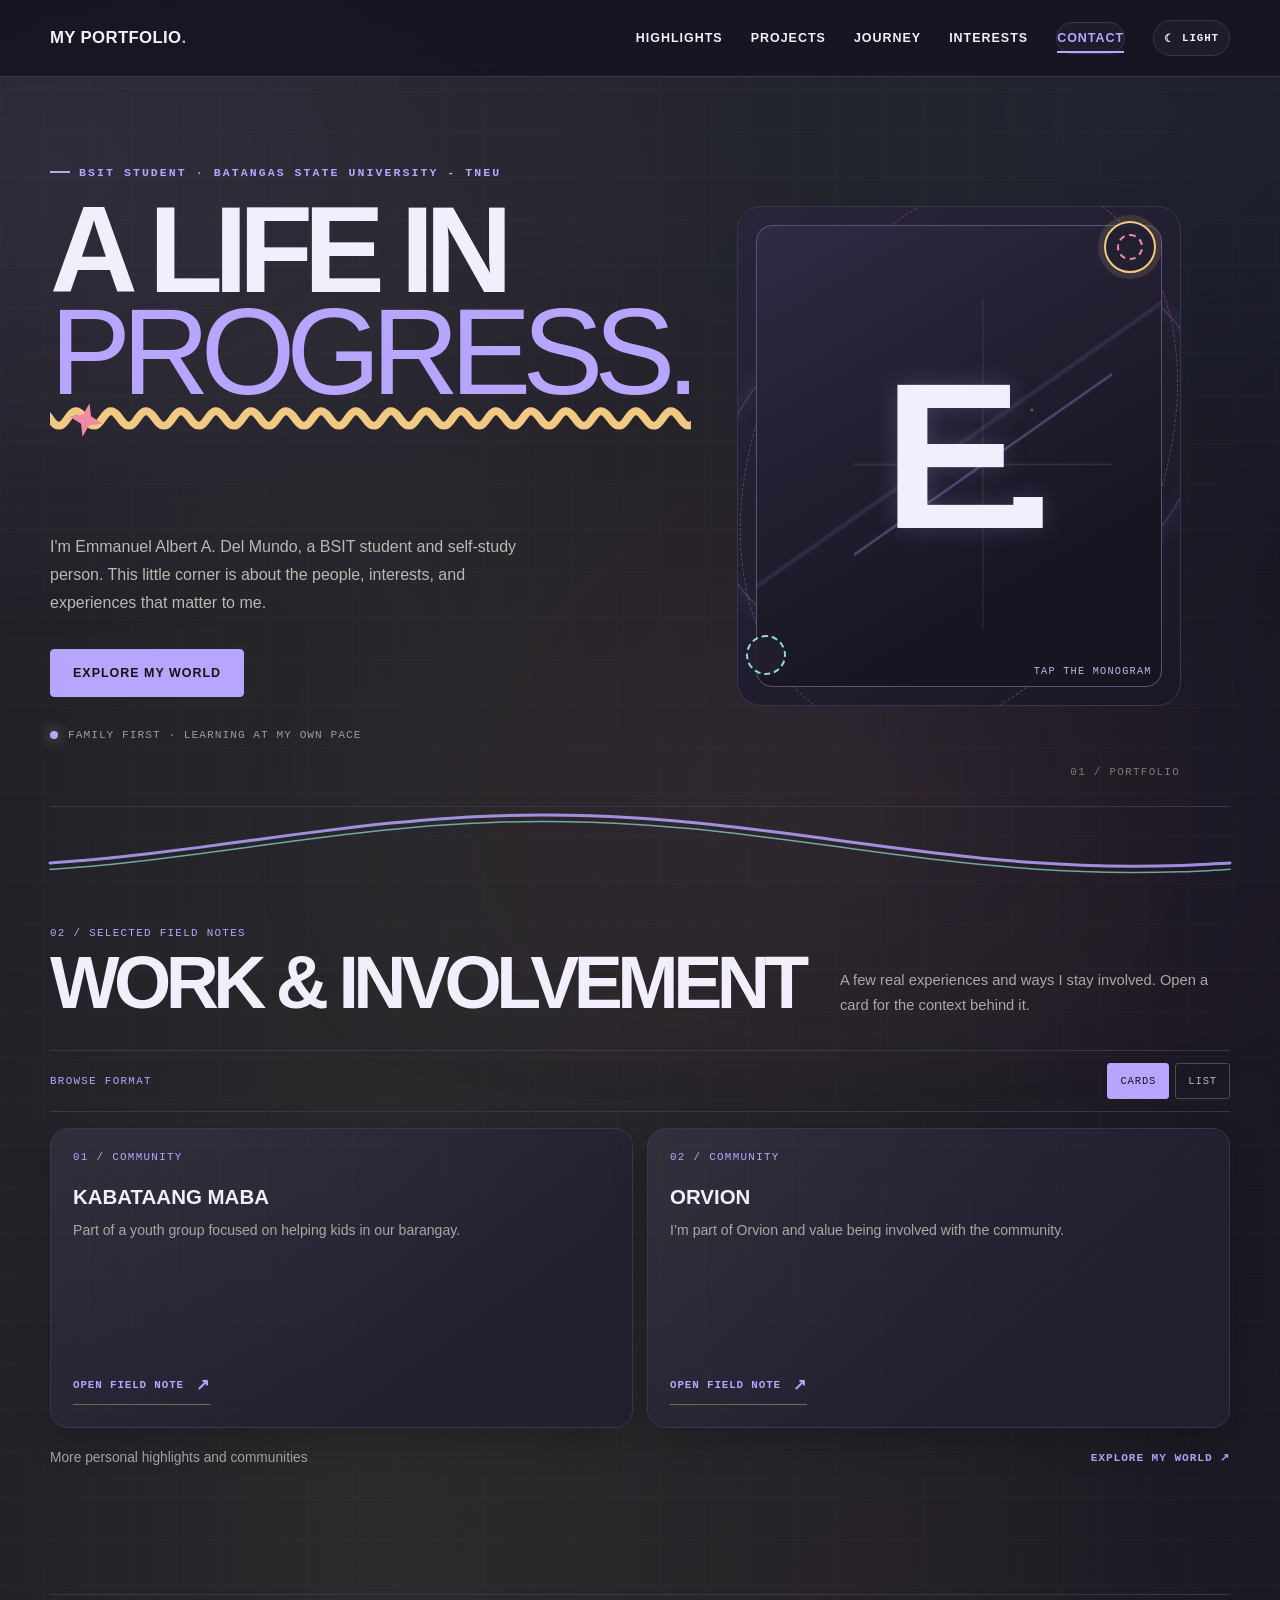
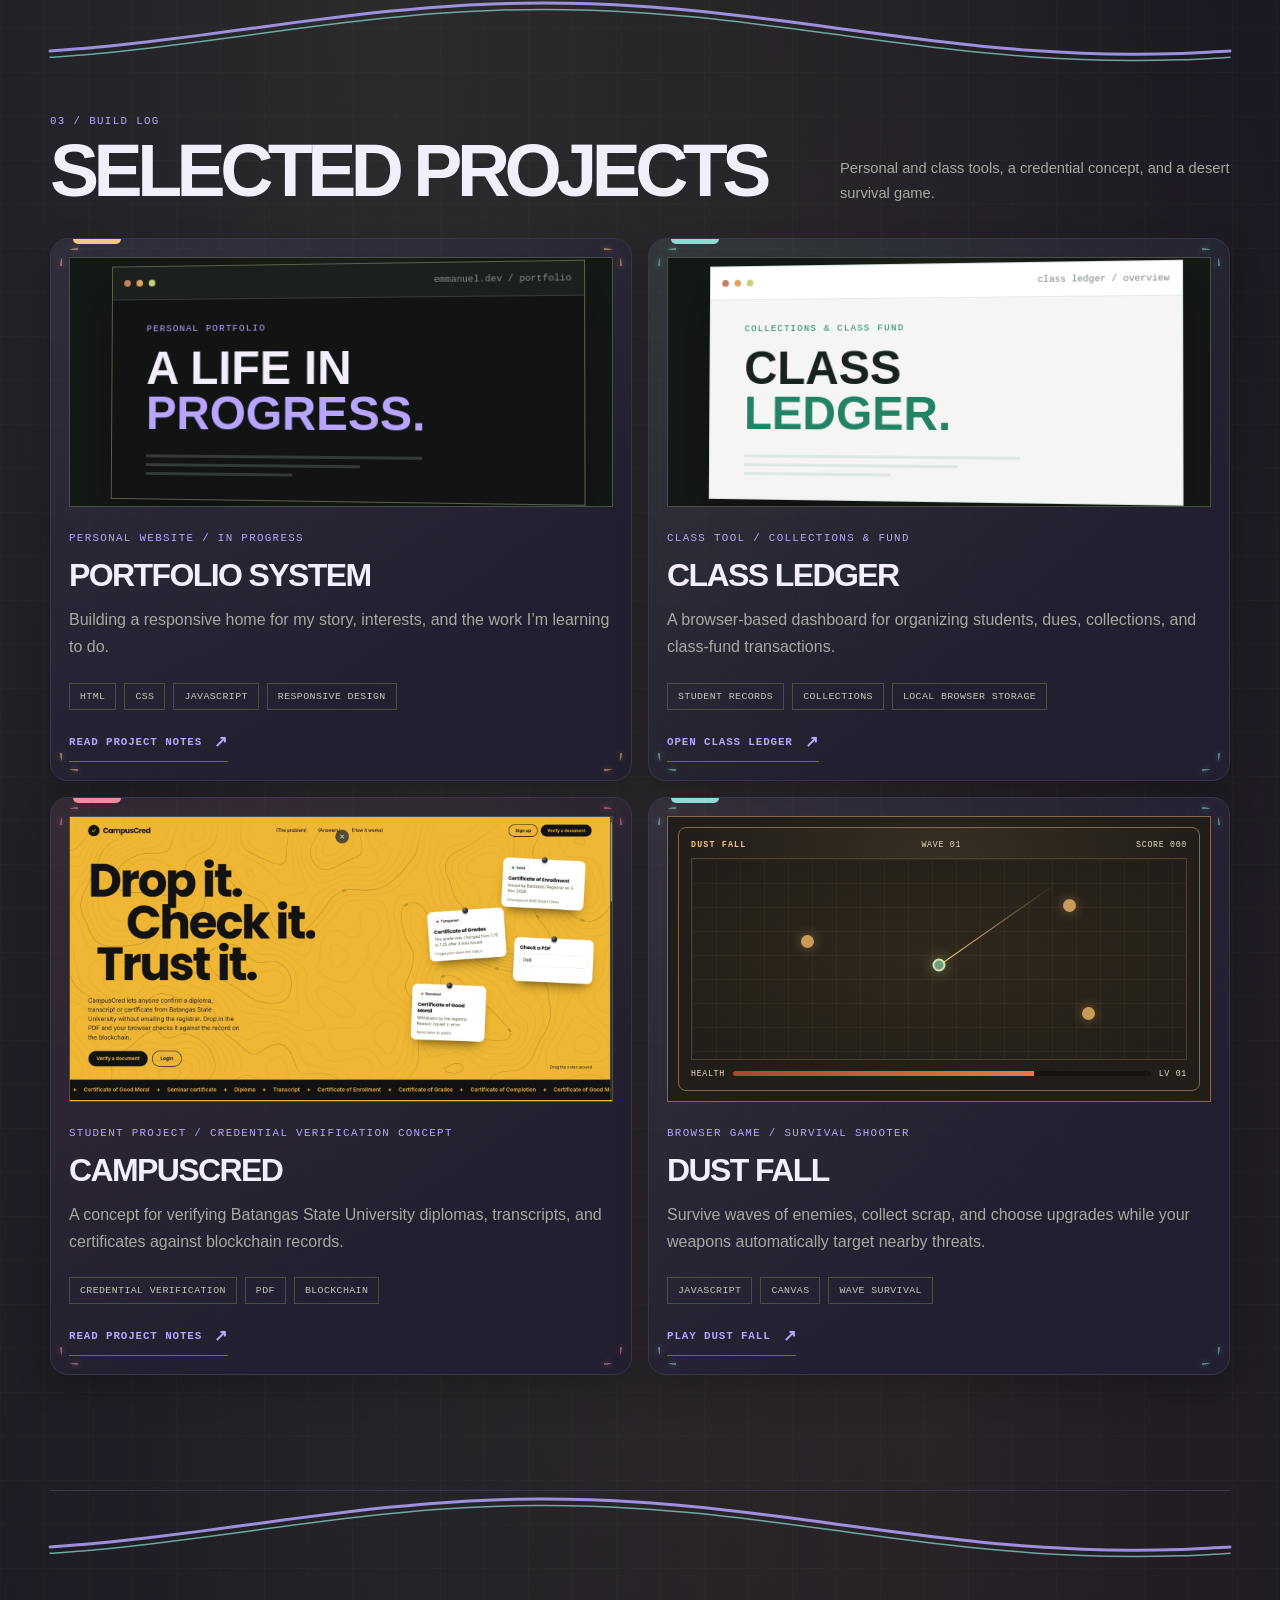
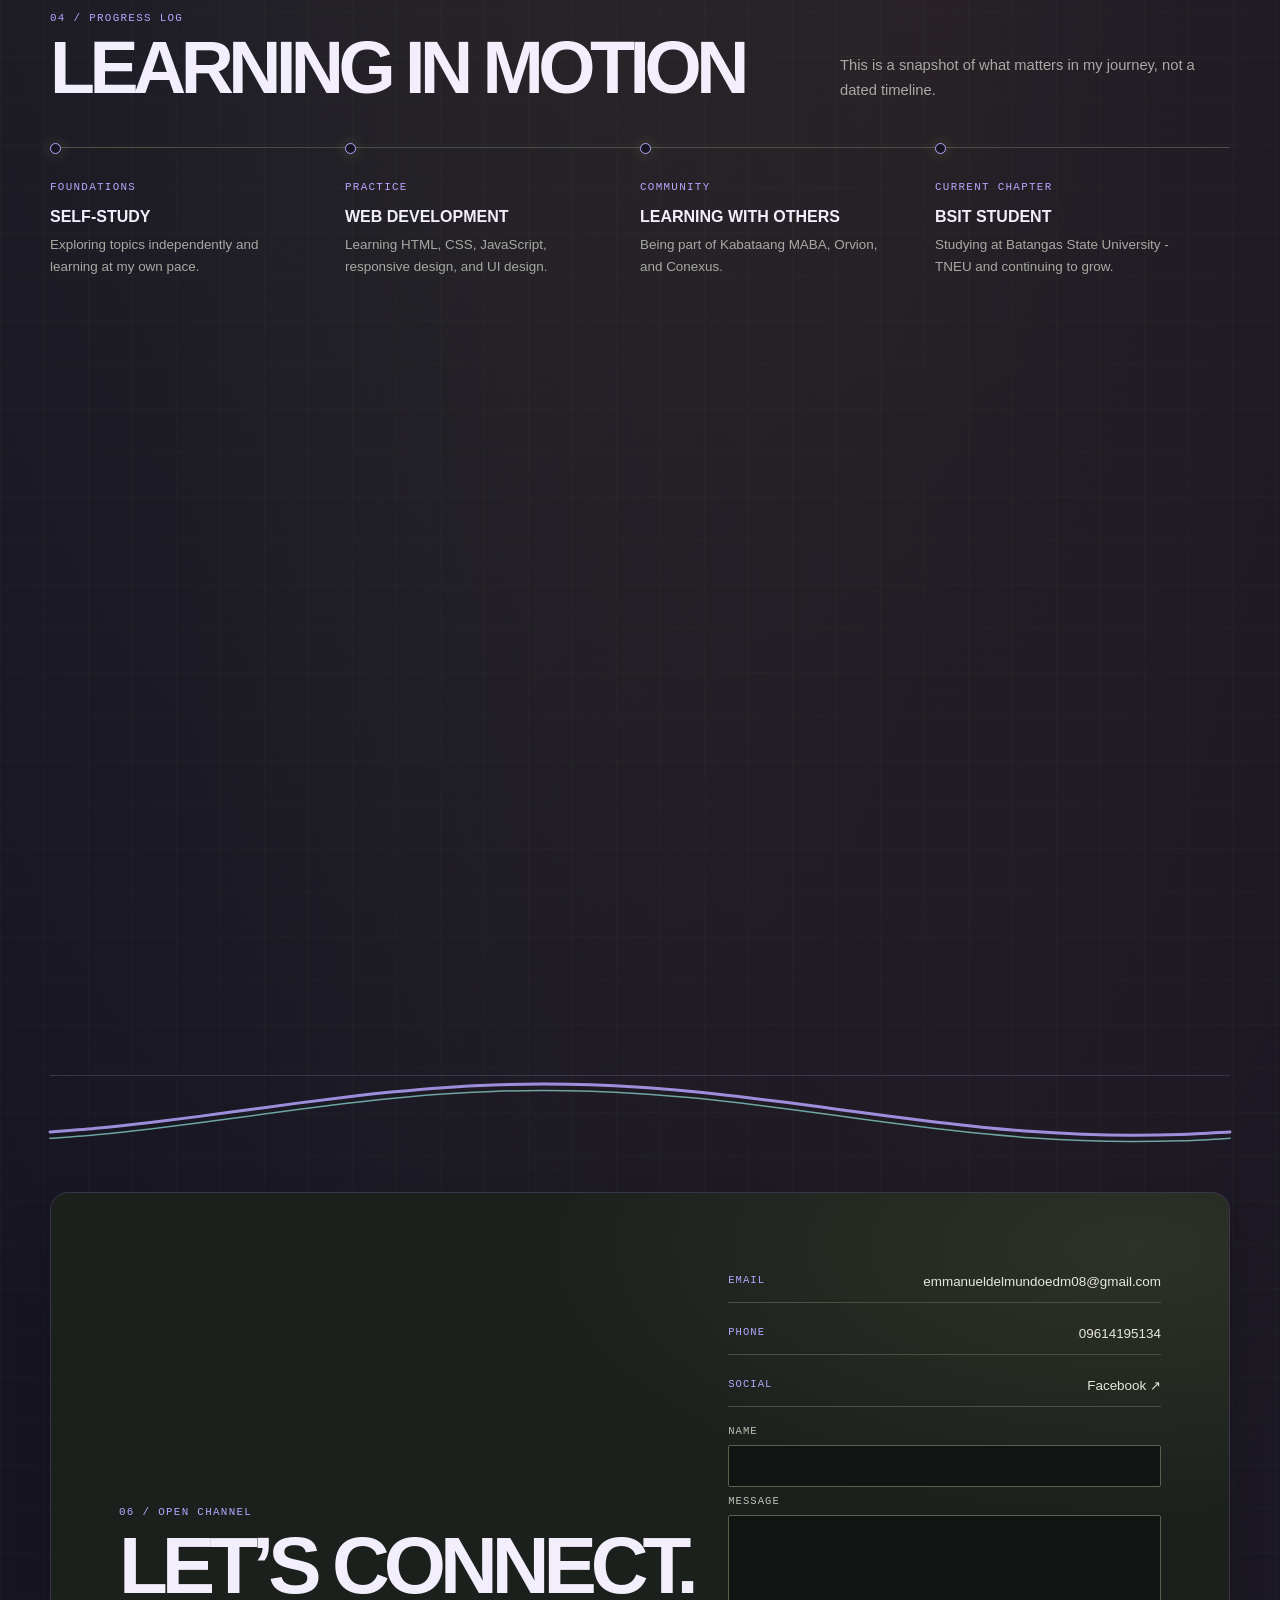
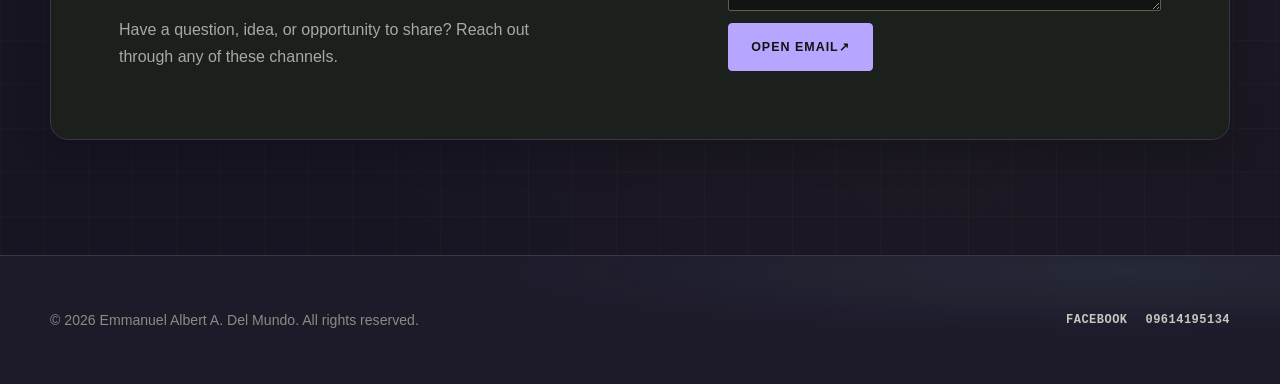
==== commit 2138c104: "Update portfolio 2026-11-23 18:46:51" ====
--- a/index.html
+++ b/index.html
@@ -15,10 +15,16 @@
   <script>
     const savedTheme = localStorage.getItem("portfolio-theme");
     document.documentElement.dataset.theme = savedTheme === "light" ? "light" : "dark";
+    document.documentElement.classList.add("intro-loader-enabled");
   </script>
   <link rel="stylesheet" href="css/main.css">
 </head>
 <body>
+  <div class="intro-loader" id="intro-loader" role="status" aria-label="Loading portfolio">
+    <img class="intro-loader__coin" src="images/logos/emmanuel-coin.png" alt="">
+    <span class="intro-loader__label" aria-hidden="true">WELCOME TO MY WORLD</span>
+    <span class="intro-loader__track" aria-hidden="true"><span></span></span>
+  </div>
   <a class="skip-link" href="#main-content">Skip to main content</a>
   <header>
     <nav class="container" aria-label="Main navigation">
--- a/css/main.css
+++ b/css/main.css
@@ -11,6 +11,86 @@
 
 * {
   box-sizing: border-box;
+}
+
+.intro-loader {
+  position: fixed;
+  z-index: 1000;
+  inset: 0;
+  display: none;
+  align-content: center;
+  justify-items: center;
+  gap: 20px;
+  color: #eef0ff;
+  background:
+    radial-gradient(ellipse at center, rgba(47, 34, 96, 0.3), transparent 55%),
+    #050711;
+  opacity: 1;
+  visibility: visible;
+  transition: opacity 450ms ease, visibility 450ms ease;
+}
+
+html.intro-loader-enabled .intro-loader {
+  display: grid;
+}
+
+.intro-loader.is-leaving {
+  opacity: 0;
+  visibility: hidden;
+  pointer-events: none;
+}
+
+.intro-loader__coin {
+  display: block;
+  width: min(64vw, 320px);
+  aspect-ratio: 1;
+  object-fit: contain;
+  filter: drop-shadow(0 0 24px rgba(90, 90, 255, 0.26));
+  animation: intro-coin-spin 1.5s ease-in-out infinite;
+}
+
+.intro-loader__label {
+  color: #b7c8ff;
+  font-size: 0.72rem;
+  font-weight: 800;
+  letter-spacing: 0.22em;
+}
+
+.intro-loader__track {
+  width: min(180px, 48vw);
+  height: 2px;
+  overflow: hidden;
+  border-radius: 2px;
+  background: rgba(169, 181, 255, 0.2);
+}
+
+.intro-loader__track span {
+  display: block;
+  width: 100%;
+  height: 100%;
+  background: linear-gradient(90deg, #00e5ff, #a446ff);
+  transform: scaleX(0);
+  transform-origin: left;
+  animation: intro-loader-progress 2.5s linear forwards;
+}
+
+@keyframes intro-coin-spin {
+  0%, 100% {
+    transform: perspective(900px) rotateY(0deg) scale(1);
+  }
+  50% {
+    transform: perspective(900px) rotateY(180deg) scale(0.94);
+  }
+}
+
+@keyframes intro-loader-progress {
+  to {
+    transform: scaleX(1);
+  }
+}
+
+body.intro-active {
+  overflow: hidden;
 }
 
 .skip-link {
@@ -727,6 +807,7 @@
 
 .portrait-wrap {
   min-height: 500px;
+  border-radius: 24px;
   border: 1px solid #343a35;
   background: #171b18;
   isolation: isolate;
@@ -777,7 +858,7 @@
   inset: 18px;
   z-index: 3;
   border: 1px solid #515a4a;
-  border-radius: 2px;
+  border-radius: 16px;
   padding: 0;
   color: inherit;
   font: inherit;
@@ -2261,32 +2342,33 @@
 }
 
 :root[data-theme="light"] .portrait-wrap::before {
-  border-color: rgba(56, 88, 214, 0.2);
-  box-shadow: 0 0 24px rgba(56, 88, 214, 0.08), inset 0 0 20px rgba(85, 199, 211, 0.08);
+  border-color: rgba(56, 88, 214, 0.34);
+  box-shadow: 0 0 30px rgba(56, 88, 214, 0.16), inset 0 0 24px rgba(85, 199, 211, 0.13);
 }
 
 :root[data-theme="light"] .portrait-wrap::after {
-  border-color: rgba(85, 199, 211, 0.4);
+  border-color: rgba(56, 183, 163, 0.58);
+  box-shadow: 0 0 22px rgba(56, 183, 163, 0.14);
 }
 
 :root[data-theme="light"] .portrait {
   border-color: #aab2c0;
   background:
-    linear-gradient(145deg, transparent 48%, rgba(56, 88, 214, 0.08) 48.2% 48.7%, transparent 49%),
+    linear-gradient(145deg, transparent 48%, rgba(56, 88, 214, 0.13) 48.2% 48.7%, transparent 49%),
     radial-gradient(ellipse at 68% 40%, #aeb8c7 0 1px, transparent 2px),
     linear-gradient(150deg, #ffffff, #e4ebfa 74%),
-    linear-gradient(110deg, transparent 38%, rgba(85, 199, 211, 0.26) 49%, transparent 60%);
+    linear-gradient(110deg, transparent 38%, rgba(56, 183, 163, 0.4) 49%, transparent 60%);
 }
 
 :root[data-theme="light"] .portrait::before {
   background:
-    linear-gradient(145deg, transparent 49.5%, rgba(56, 88, 214, 0.4) 50%, transparent 50.5%),
-    linear-gradient(90deg, transparent 49.5%, rgba(56, 88, 214, 0.12) 50%, transparent 50.5%),
-    linear-gradient(0deg, transparent 49.5%, rgba(56, 88, 214, 0.12) 50%, transparent 50.5%);
+    linear-gradient(145deg, transparent 49.5%, rgba(56, 88, 214, 0.56) 50%, transparent 50.5%),
+    linear-gradient(90deg, transparent 49.5%, rgba(56, 88, 214, 0.2) 50%, transparent 50.5%),
+    linear-gradient(0deg, transparent 49.5%, rgba(56, 88, 214, 0.2) 50%, transparent 50.5%);
 }
 
 :root[data-theme="light"] .portrait::after {
-  text-shadow: 0 0 24px rgba(56, 88, 214, 0.14);
+  text-shadow: 0 0 30px rgba(56, 88, 214, 0.26);
 }
 
 :root[data-theme="light"] .portrait-hint {
@@ -2518,13 +2600,13 @@
 
 :root[data-theme="light"] body {
   background:
-    radial-gradient(ellipse at 9% 12%, rgba(242, 189, 82, 0.26), transparent 25%),
-    radial-gradient(ellipse at 91% 24%, rgba(233, 130, 145, 0.21), transparent 26%),
-    radial-gradient(ellipse at 14% 82%, rgba(56, 183, 163, 0.18), transparent 28%),
-    radial-gradient(ellipse at 84% 78%, rgba(142, 124, 218, 0.18), transparent 25%),
+    radial-gradient(ellipse at 9% 12%, rgba(242, 189, 82, 0.32), transparent 25%),
+    radial-gradient(ellipse at 91% 24%, rgba(233, 130, 145, 0.27), transparent 26%),
+    radial-gradient(ellipse at 14% 82%, rgba(56, 183, 163, 0.24), transparent 28%),
+    radial-gradient(ellipse at 84% 78%, rgba(142, 124, 218, 0.22), transparent 25%),
     linear-gradient(125deg, #fff1d2 0%, #fff8ed 43%, #f2eeff 76%, #eaf8f1 100%),
-    linear-gradient(rgba(91, 91, 207, 0.025) 1px, transparent 1px),
-    linear-gradient(90deg, rgba(91, 91, 207, 0.025) 1px, transparent 1px),
+    linear-gradient(rgba(91, 91, 207, 0.04) 1px, transparent 1px),
+    linear-gradient(90deg, rgba(91, 91, 207, 0.04) 1px, transparent 1px),
     var(--paper);
   background-size: auto, auto, auto, auto, auto, 44px 44px, 44px 44px, auto;
 }
@@ -2689,18 +2771,48 @@
   border-top: 0;
 }
 
-:root[data-theme="light"] .system-section::before {
-  content: "";
+.section-wave {
   position: absolute;
+  z-index: 0;
   top: 0;
   right: 0;
   left: 0;
-  height: 16px;
-  background-image: url("data:image/svg+xml,%3Csvg%20xmlns='http://www.w3.org/2000/svg'%20width='120'%20height='16'%20viewBox='0%200%20120%2016'%3E%3Cpath%20d='M1%208%20C10%202%2020%2014%2030%208%20S50%202%2060%208%20S80%2014%2090%208%20S110%202%20119%208'%20fill='none'%20stroke='%235b5bcf'%20stroke-width='2'%20stroke-linecap='round'/%3E%3Cpath%20d='M1%2012%20C12%206%2020%2016%2032%2012%20S52%206%2062%2012%20S82%2016%2092%2012%20S110%206%20119%2012'%20fill='none'%20stroke='%23e98291'%20stroke-width='1'%20stroke-linecap='round'%20stroke-opacity='.65'/%3E%3C/svg%3E");
-  background-repeat: repeat-x;
-  background-size: 120px 16px;
+  width: 100%;
+  height: clamp(48px, 6vw, 80px);
+  overflow: visible;
+  pointer-events: none;
+}
+
+.section-wave path {
+  fill: none;
+  stroke-linecap: round;
+  vector-effect: non-scaling-stroke;
+}
+
+.section-wave__primary {
+  stroke-width: 3;
+  opacity: 0.84;
+}
+
+.section-wave__secondary {
+  stroke-width: 1.5;
   opacity: 0.72;
-  pointer-events: none;
+}
+
+:root[data-theme="light"] .section-wave__primary {
+  stroke: #5b5bcf;
+}
+
+:root[data-theme="light"] .section-wave__secondary {
+  stroke: #e98291;
+}
+
+:root:not([data-theme="light"]) .section-wave__primary {
+  stroke: #b7a5ff;
+}
+
+:root:not([data-theme="light"]) .section-wave__secondary {
+  stroke: #8edbd2;
 }
 
 :root:not([data-theme="light"]) {
@@ -2873,30 +2985,6 @@
   border -top: 0;
 }
 
-:root:not([data-theme="light"]) .system-section::before {
-  content: "";
-  position: absolute;
-  top: 0;
-  right: 0;
-  left: 0;
-  height: 16px;
-  background-image: url("data:image/svg+xml,%3Csvg%20xmlns='http://www.w3.org/2000/svg'%20width='120'%20height='16'%20viewBox='0%200%20120%2016'%3E%3Cpath%20d='M1%208%20C10%202%2020%2014%2030%208%20S50%202%2060%208%20S80%2014%2090%208%20S110%202%20119%208'%20fill='none'%20stroke='%23b7a5ff'%20stroke-width='2'%20stroke-linecap='round'/%3E%3Cpath%20d='M1%2012%20C12%206%2020%2016%2032%2012%20S52%206%2062%2012%20S82%2016%2092%2012%20S110%206%20119%2012'%20fill='none'%20stroke='%238edbd2'%20stroke-width='1'%20stroke-linecap='round'%20stroke-opacity='.65'/%3E%3C/svg%3E");
-  background-repeat: repeat-x;
-  background-size: 120px 16px;
-  opacity: 0.6;
-  pointer-events: none;
-}
-
-.system-section::before {
-  animation: divider-wave-drift 16s linear infinite;
-}
-
-@keyframes divider-wave-drift {
-  to {
-    background-position: 120px 0;
-  }
-}
-
 :root:not([data-theme="light"]) {
   --aurora-one: rgba(183, 165, 255, 0.13);
   --aurora-two: rgba(142, 219, 210, 0.1);
@@ -2904,9 +2992,9 @@
 }
 
 :root[data-theme="light"] {
-  --aurora-one: rgba(242, 189, 82, 0.18);
-  --aurora-two: rgba(233, 130, 145, 0.14);
-  --aurora-three: rgba(56, 183, 163, 0.12);
+  --aurora-one: rgba(242, 189, 82, 0.26);
+  --aurora-two: rgba(233, 130, 145, 0.22);
+  --aurora-three: rgba(56, 183, 163, 0.18);
 }
 
 body {
@@ -2930,6 +3018,11 @@
   pointer-events: none;
 }
 
+:root[data-theme="light"] body::before {
+  filter: blur(30px);
+  opacity: 0.92;
+}
+
 @keyframes aurora-drift {
   to {
     transform: translate3d(1.5%, 1%, 0) scale(1.08);
@@ -2942,7 +3035,8 @@
     transform: none;
   }
 
-  .system-section::before {
+  .intro-loader__coin,
+  .intro-loader__track span {
     animation: none;
   }
 }
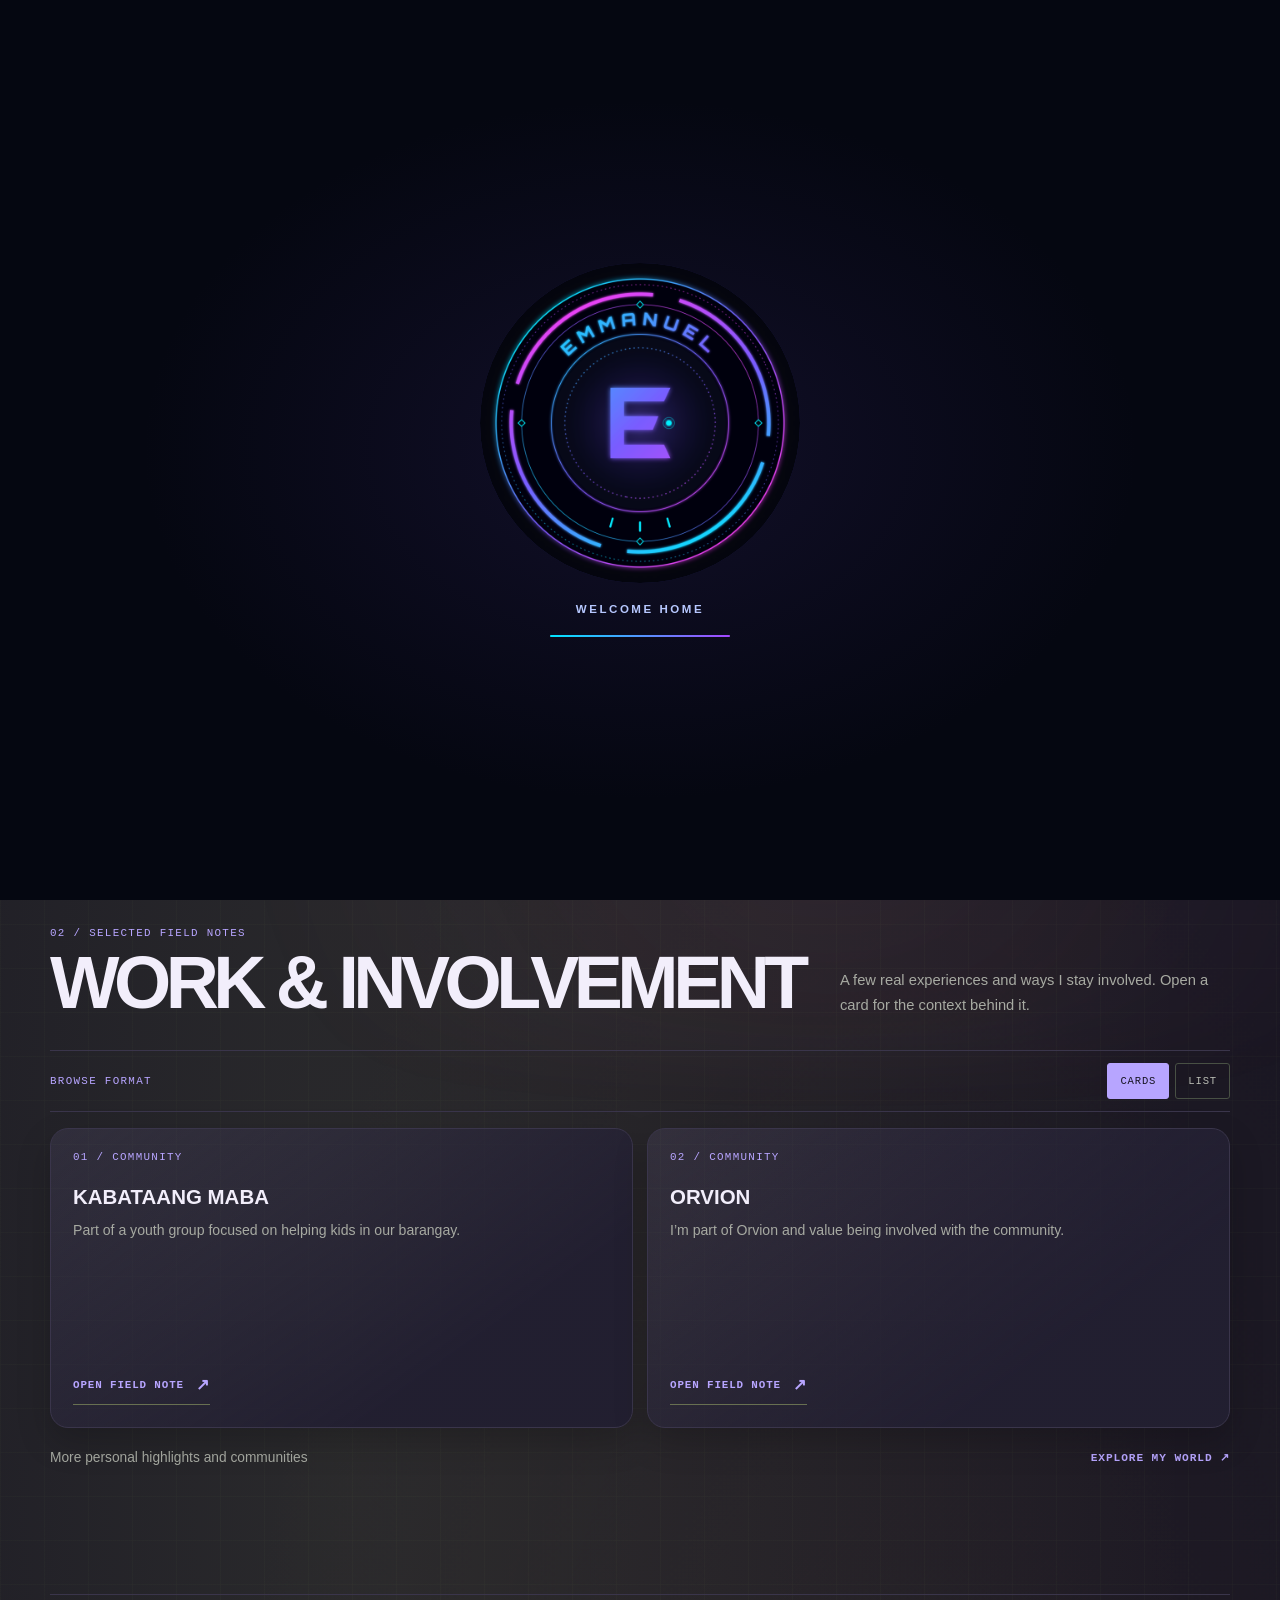
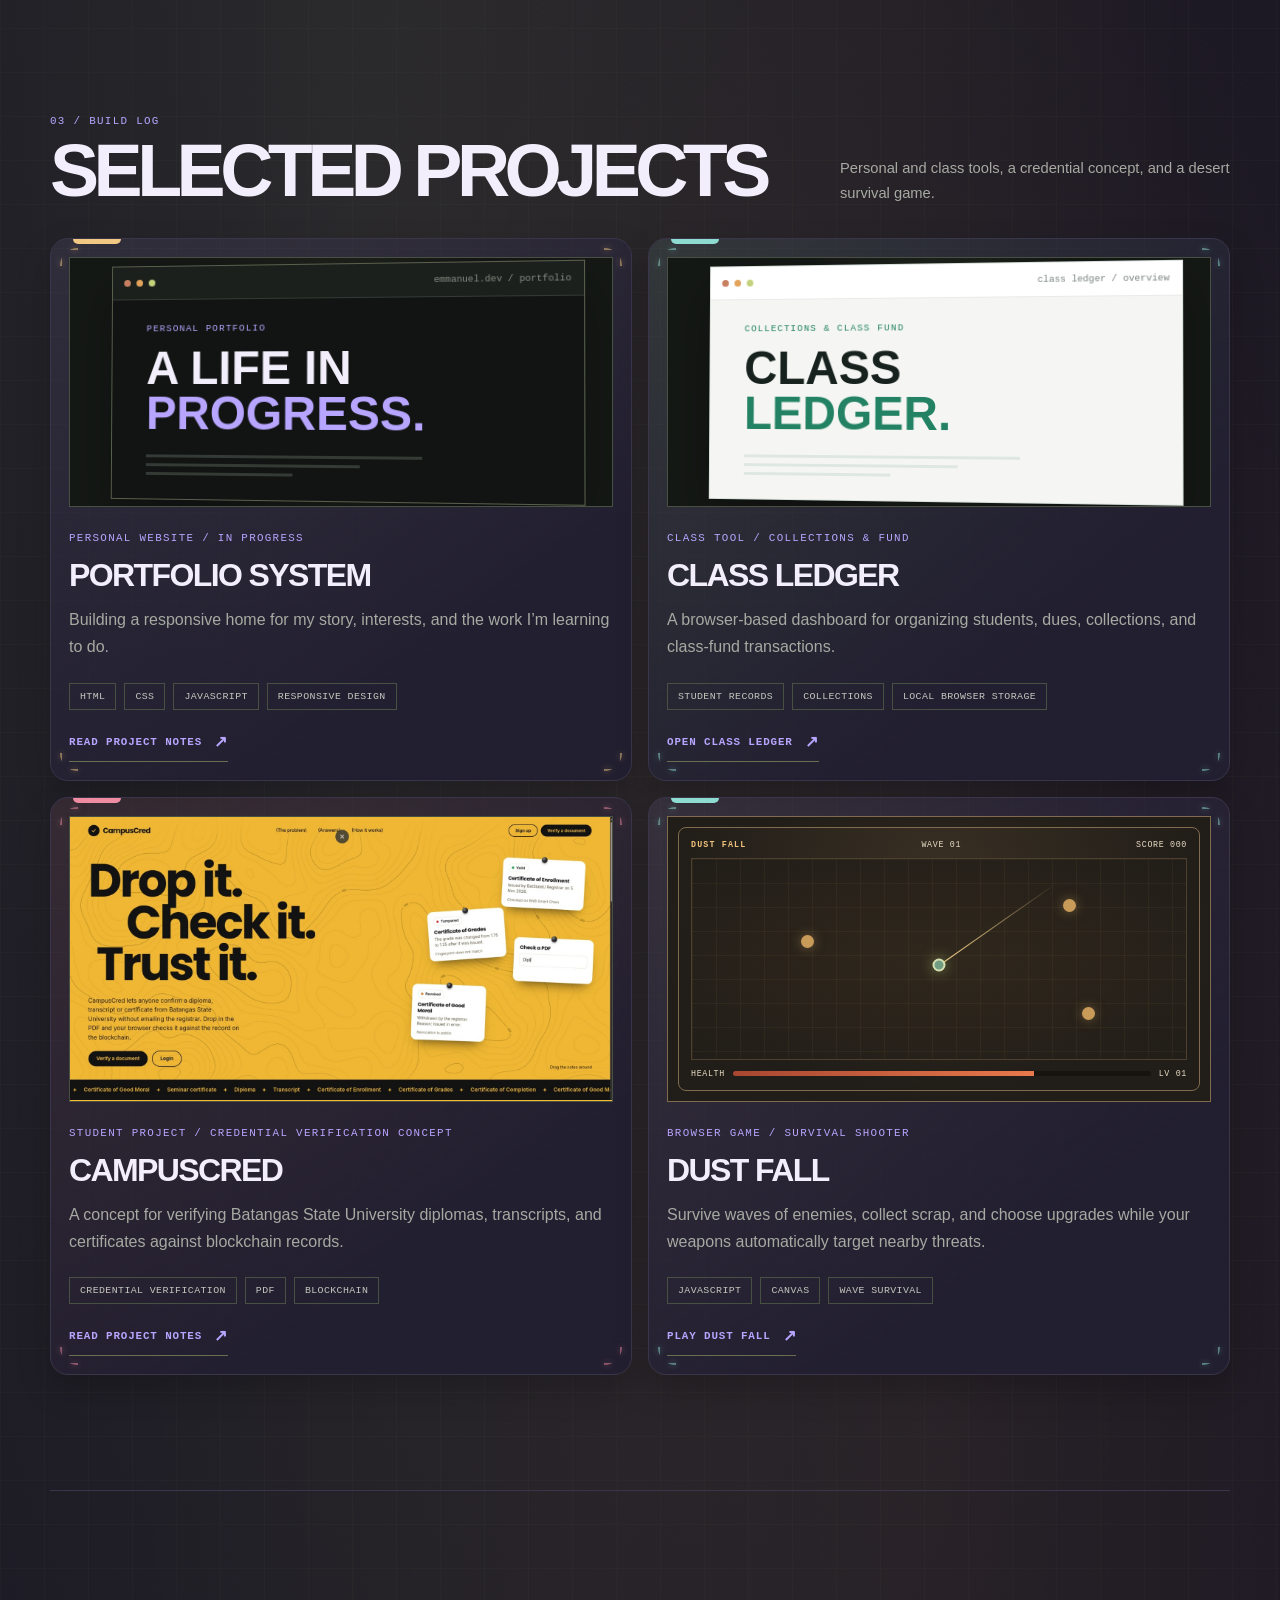
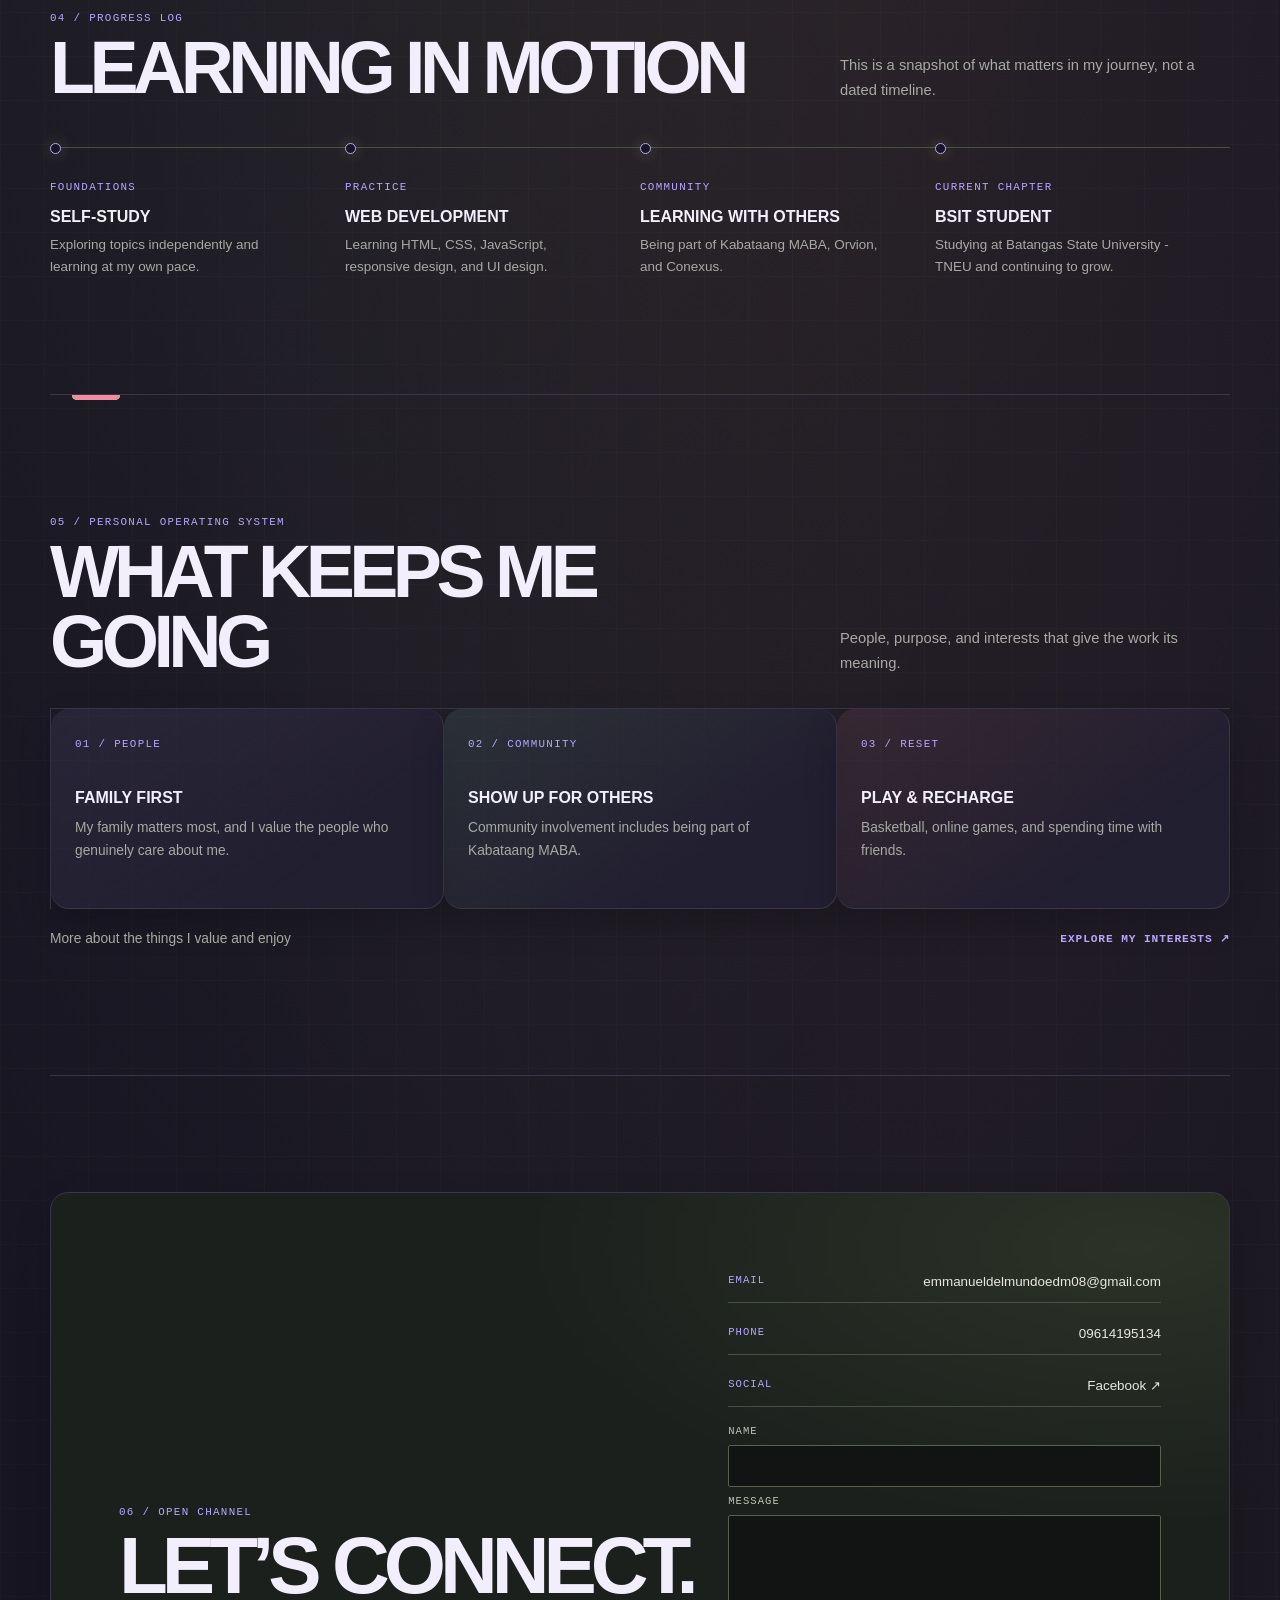
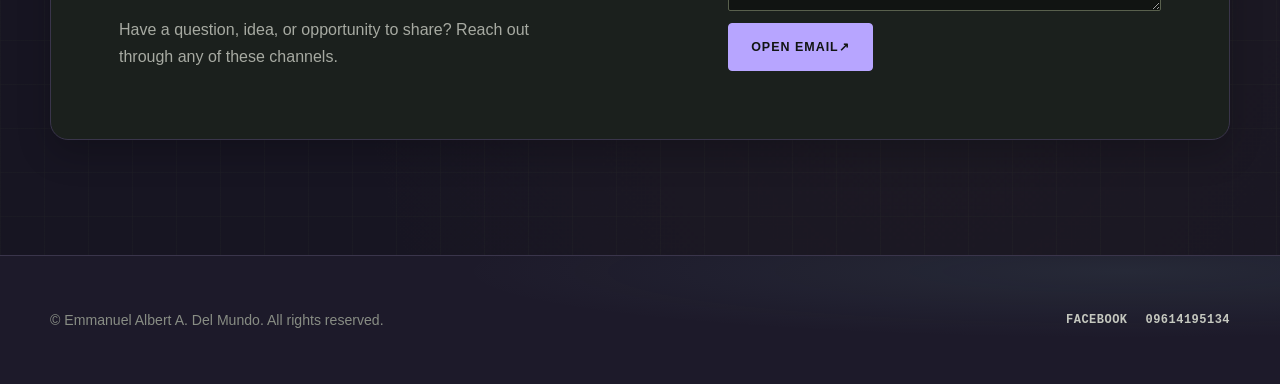
==== commit 98b5be0b: "Update portfolio 2026-11-27 12:06:59" ====
--- a/index.html
+++ b/index.html
@@ -18,11 +18,12 @@
     document.documentElement.classList.add("intro-loader-enabled");
   </script>
   <link rel="stylesheet" href="css/main.css">
+  <link rel="stylesheet" href="css/intro-loader.css">
 </head>
 <body>
   <div class="intro-loader" id="intro-loader" role="status" aria-label="Loading portfolio">
     <img class="intro-loader__coin" src="images/logos/emmanuel-coin.png" alt="">
-    <span class="intro-loader__label" aria-hidden="true">WELCOME TO MY WORLD</span>
+    <span class="intro-loader__label" aria-hidden="true">WELCOME HOME</span>
     <span class="intro-loader__track" aria-hidden="true"><span></span></span>
   </div>
   <a class="skip-link" href="#main-content">Skip to main content</a>
@@ -371,6 +372,7 @@
     </div>
   </footer>
 
+  <script src="js/intro-loader.js"></script>
   <script src="js/main.js"></script>
 </body>
 </html>
--- a/css/main.css
+++ b/css/main.css
@@ -44,6 +44,8 @@
   display: block;
   width: min(64vw, 320px);
   aspect-ratio: 1;
+  border-radius: 50%;
+  clip-path: circle(50%);
   object-fit: contain;
   filter: drop-shadow(0 0 24px rgba(90, 90, 255, 0.26));
   animation: intro-coin-spin 1.5s ease-in-out infinite;
@@ -75,11 +77,14 @@
 }
 
 @keyframes intro-coin-spin {
-  0%, 100% {
+  0% {
     transform: perspective(900px) rotateY(0deg) scale(1);
   }
   50% {
     transform: perspective(900px) rotateY(180deg) scale(0.94);
+  }
+  100% {
+    transform: perspective(900px) rotateY(360deg) scale(1);
   }
 }
 
--- a/css/intro-loader.css
+++ b/css/intro-loader.css
@@ -0,0 +1,91 @@
+.intro-loader {
+  position: fixed;
+  z-index: 1000;
+  inset: 0;
+  display: none;
+  align-content: center;
+  justify-items: center;
+  gap: 20px;
+  color: #eef0ff;
+  background:
+    radial-gradient(ellipse at center, rgba(47, 34, 96, 0.3), transparent 55%),
+    #050711;
+  opacity: 1;
+  visibility: visible;
+  transition: opacity 450ms ease, visibility 450ms ease;
+}
+
+html.intro-loader-enabled .intro-loader {
+  display: grid;
+}
+
+.intro-loader.is-leaving {
+  opacity: 0;
+  visibility: hidden;
+  pointer-events: none;
+}
+
+.intro-loader__coin {
+  display: block;
+  width: min(64vw, 320px);
+  aspect-ratio: 1;
+  border-radius: 50%;
+  clip-path: circle(50%);
+  object-fit: contain;
+  filter: drop-shadow(0 0 24px rgba(90, 90, 255, 0.26));
+  animation: intro-coin-spin 1.5s ease-in-out infinite;
+}
+
+.intro-loader__label {
+  color: #b7c8ff;
+  font-size: 0.72rem;
+  font-weight: 800;
+  letter-spacing: 0.22em;
+}
+
+.intro-loader__track {
+  width: min(180px, 48vw);
+  height: 2px;
+  overflow: hidden;
+  border-radius: 2px;
+  background: rgba(169, 181, 255, 0.2);
+}
+
+.intro-loader__track span {
+  display: block;
+  width: 100%;
+  height: 100%;
+  background: linear-gradient(90deg, #00e5ff, #a446ff);
+  transform: scaleX(0);
+  transform-origin: left;
+  animation: intro-loader-progress 2.5s linear forwards;
+}
+
+@keyframes intro-coin-spin {
+  0% {
+    transform: perspective(900px) rotateY(0deg) scale(1);
+  }
+  50% {
+    transform: perspective(900px) rotateY(180deg) scale(0.94);
+  }
+  100% {
+    transform: perspective(900px) rotateY(360deg) scale(1);
+  }
+}
+
+@keyframes intro-loader-progress {
+  to {
+    transform: scaleX(1);
+  }
+}
+
+body.intro-active {
+  overflow: hidden;
+}
+
+@media (prefers-reduced-motion: reduce) {
+  .intro-loader__coin,
+  .intro-loader__track span {
+    animation: none;
+  }
+}
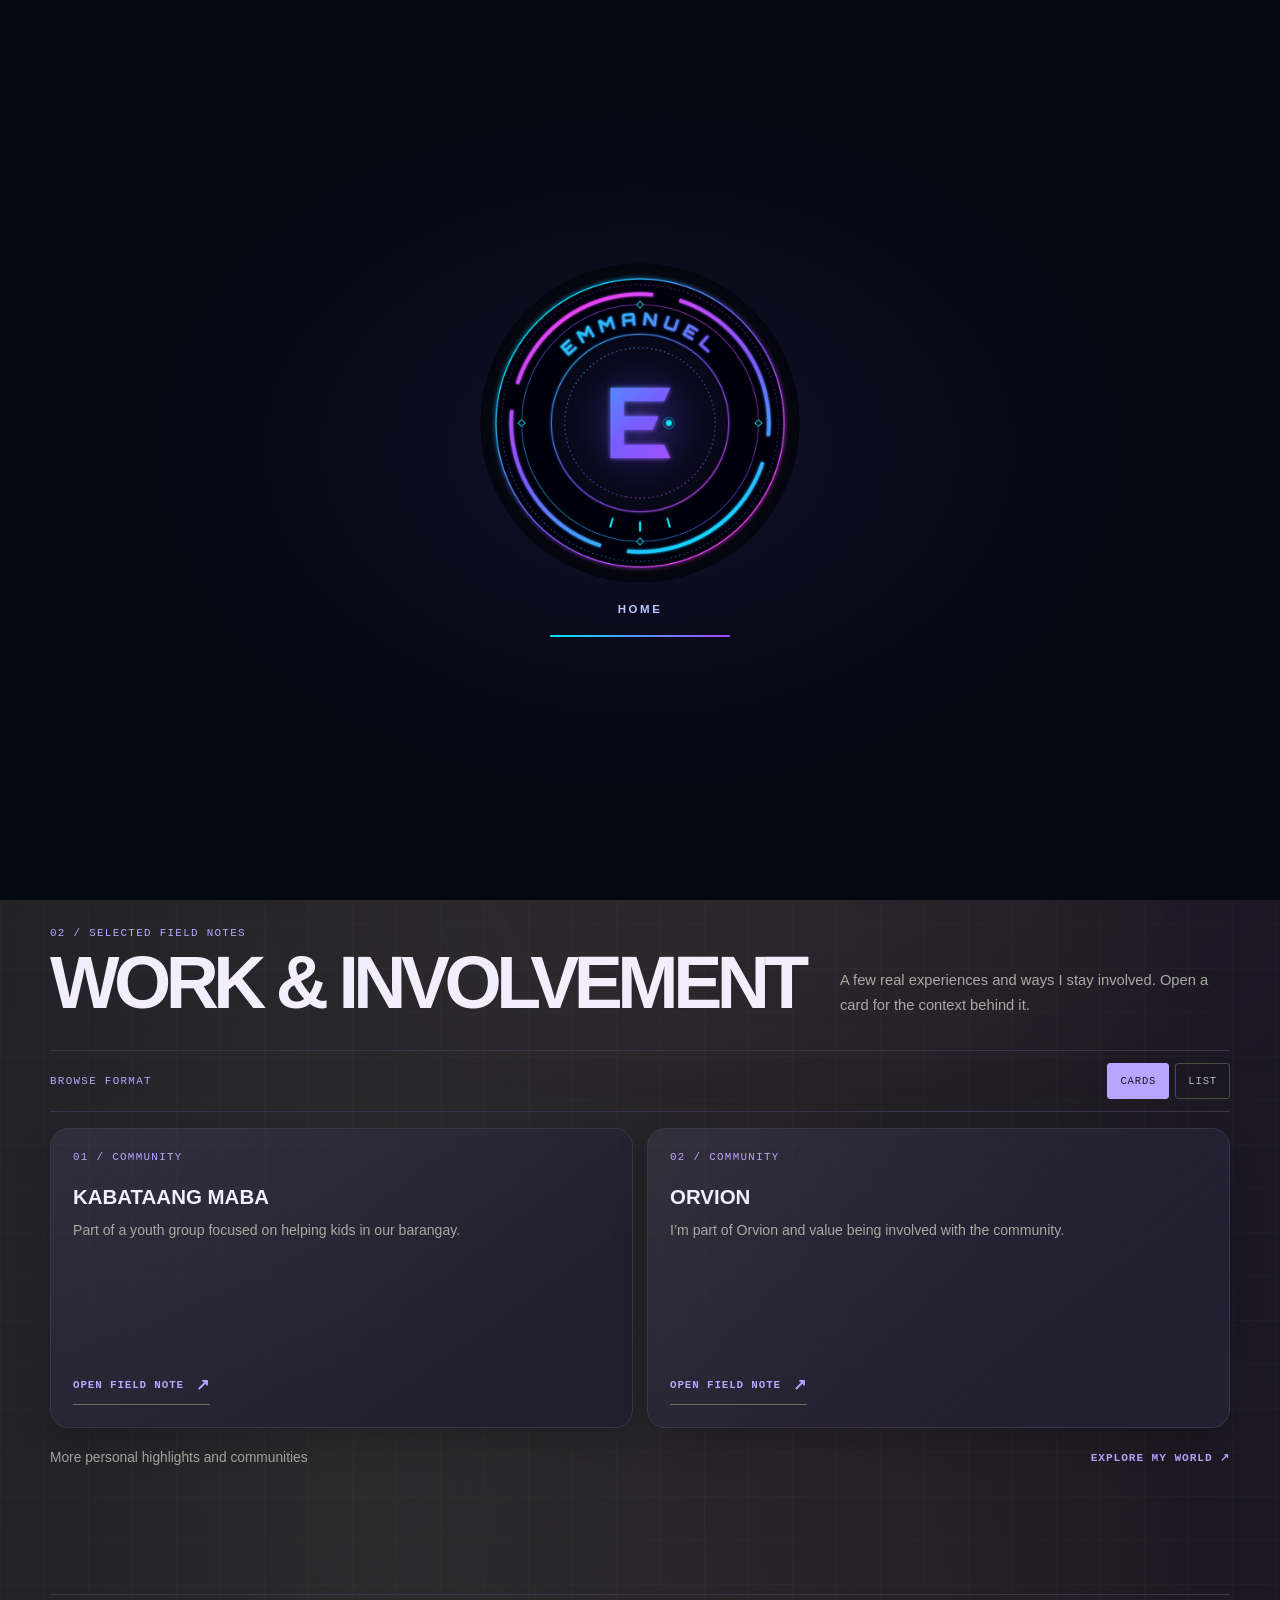
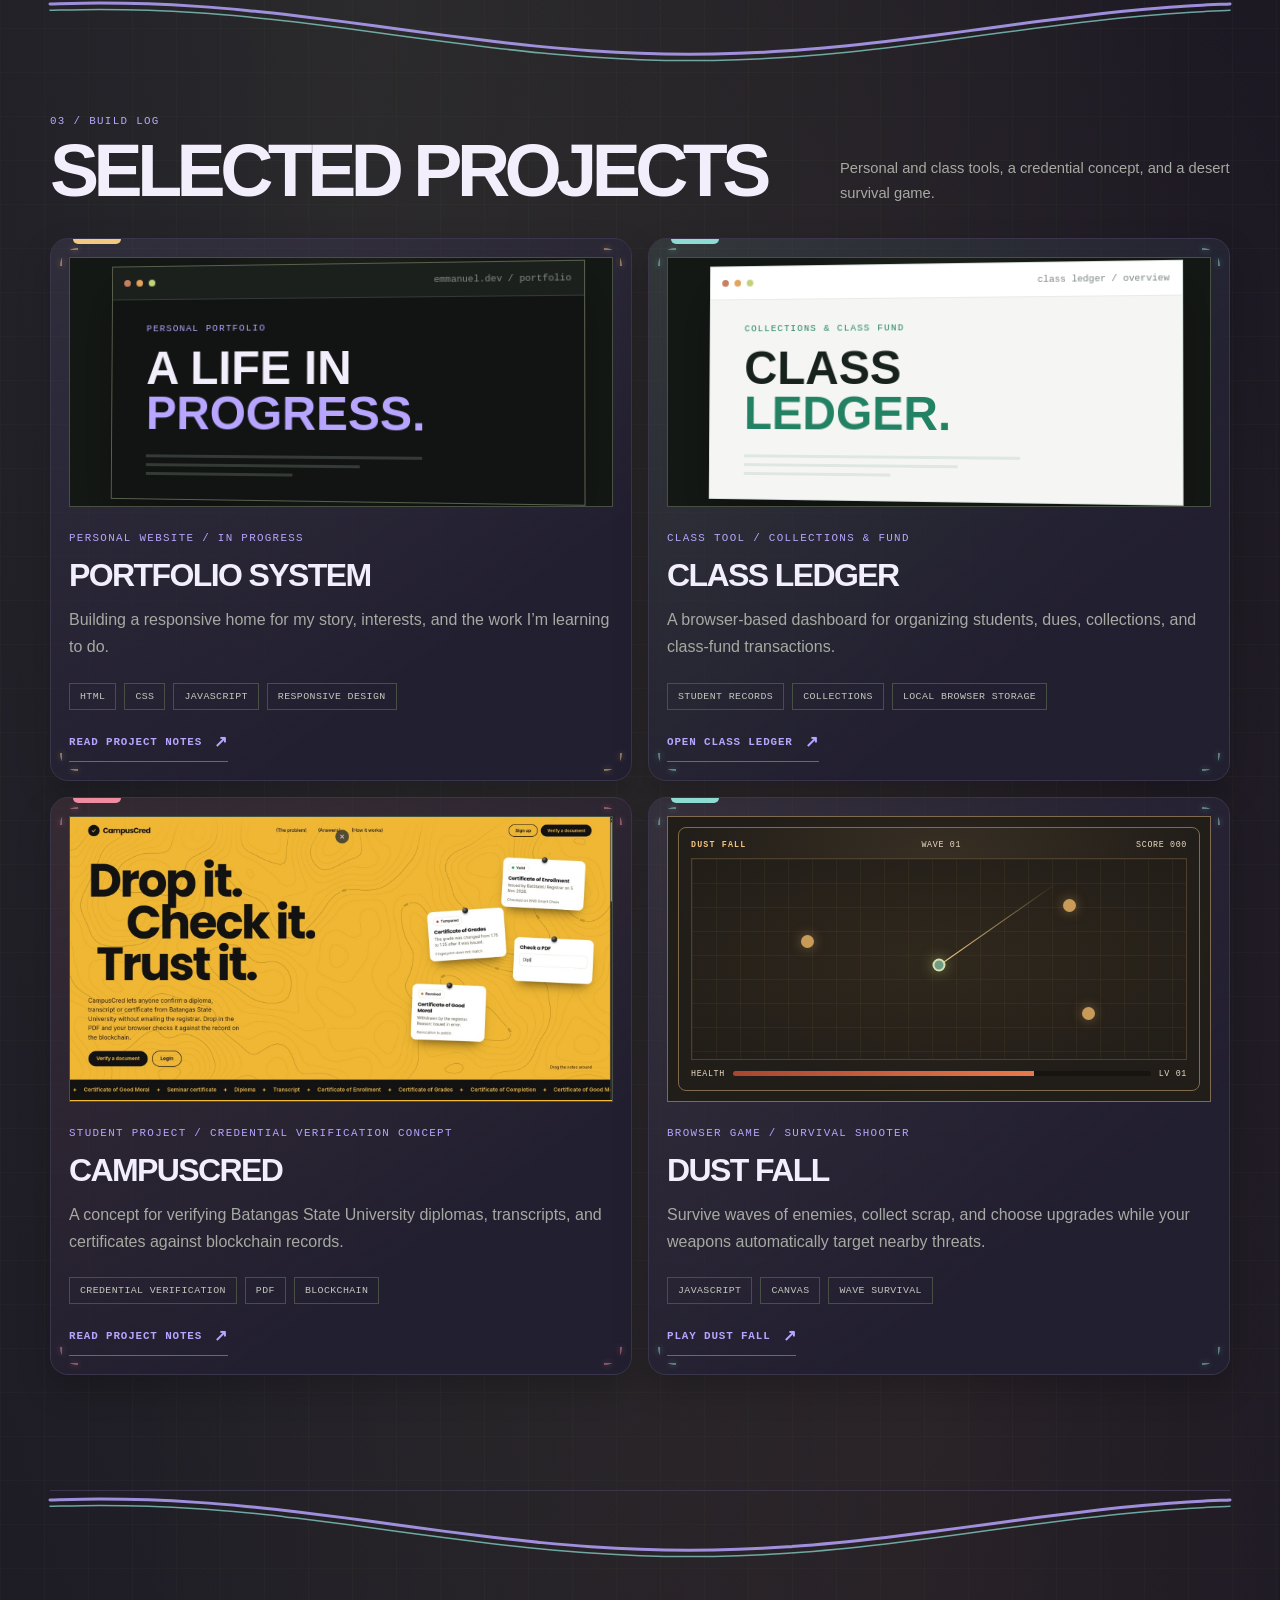
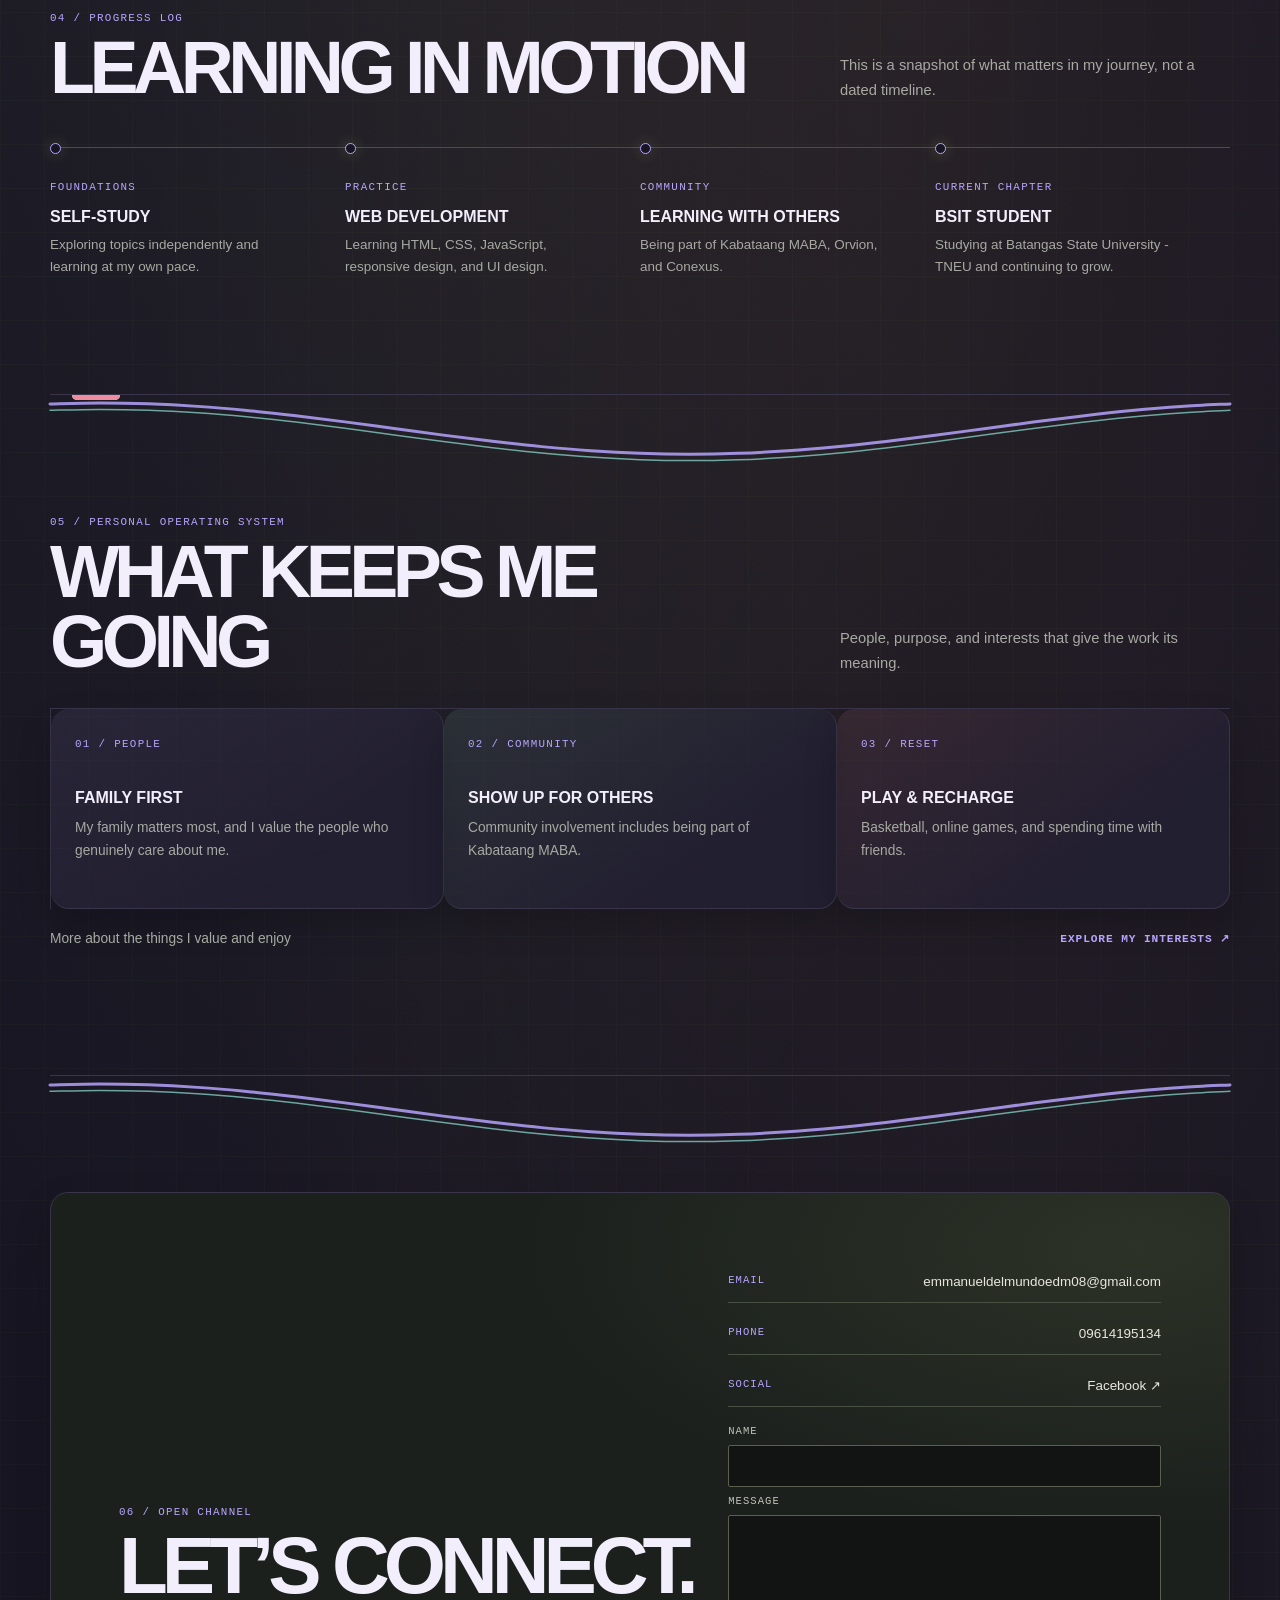
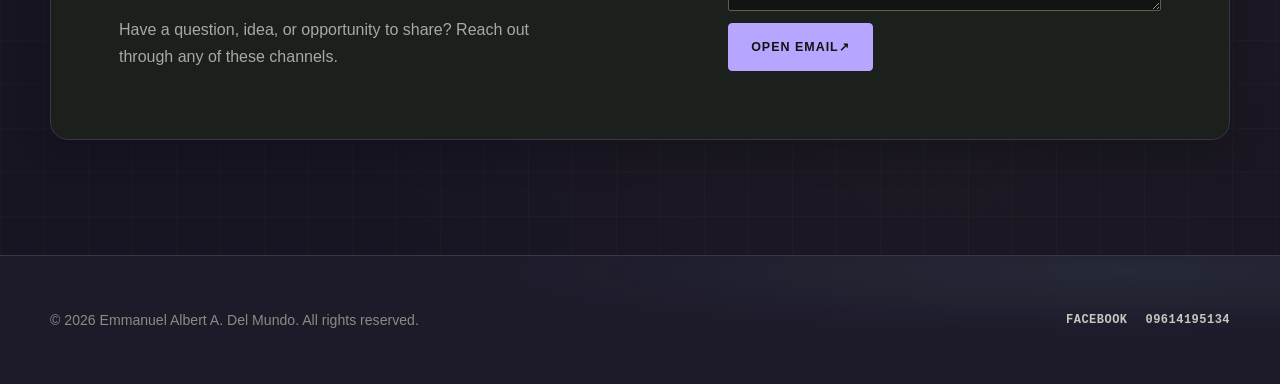
==== commit 1de707e2: "Update portfolio 2026-11-27 12:09:16" ====
--- a/index.html
+++ b/index.html
@@ -23,7 +23,7 @@
 <body>
   <div class="intro-loader" id="intro-loader" role="status" aria-label="Loading portfolio">
     <img class="intro-loader__coin" src="images/logos/emmanuel-coin.png" alt="">
-    <span class="intro-loader__label" aria-hidden="true">WELCOME HOME</span>
+    <span class="intro-loader__label" aria-hidden="true">HOME</span>
     <span class="intro-loader__track" aria-hidden="true"><span></span></span>
   </div>
   <a class="skip-link" href="#main-content">Skip to main content</a>
--- a/css/main.css
+++ b/css/main.css
@@ -11,91 +11,6 @@
 
 * {
   box-sizing: border-box;
-}
-
-.intro-loader {
-  position: fixed;
-  z-index: 1000;
-  inset: 0;
-  display: none;
-  align-content: center;
-  justify-items: center;
-  gap: 20px;
-  color: #eef0ff;
-  background:
-    radial-gradient(ellipse at center, rgba(47, 34, 96, 0.3), transparent 55%),
-    #050711;
-  opacity: 1;
-  visibility: visible;
-  transition: opacity 450ms ease, visibility 450ms ease;
-}
-
-html.intro-loader-enabled .intro-loader {
-  display: grid;
-}
-
-.intro-loader.is-leaving {
-  opacity: 0;
-  visibility: hidden;
-  pointer-events: none;
-}
-
-.intro-loader__coin {
-  display: block;
-  width: min(64vw, 320px);
-  aspect-ratio: 1;
-  border-radius: 50%;
-  clip-path: circle(50%);
-  object-fit: contain;
-  filter: drop-shadow(0 0 24px rgba(90, 90, 255, 0.26));
-  animation: intro-coin-spin 1.5s ease-in-out infinite;
-}
-
-.intro-loader__label {
-  color: #b7c8ff;
-  font-size: 0.72rem;
-  font-weight: 800;
-  letter-spacing: 0.22em;
-}
-
-.intro-loader__track {
-  width: min(180px, 48vw);
-  height: 2px;
-  overflow: hidden;
-  border-radius: 2px;
-  background: rgba(169, 181, 255, 0.2);
-}
-
-.intro-loader__track span {
-  display: block;
-  width: 100%;
-  height: 100%;
-  background: linear-gradient(90deg, #00e5ff, #a446ff);
-  transform: scaleX(0);
-  transform-origin: left;
-  animation: intro-loader-progress 2.5s linear forwards;
-}
-
-@keyframes intro-coin-spin {
-  0% {
-    transform: perspective(900px) rotateY(0deg) scale(1);
-  }
-  50% {
-    transform: perspective(900px) rotateY(180deg) scale(0.94);
-  }
-  100% {
-    transform: perspective(900px) rotateY(360deg) scale(1);
-  }
-}
-
-@keyframes intro-loader-progress {
-  to {
-    transform: scaleX(1);
-  }
-}
-
-body.intro-active {
-  overflow: hidden;
 }
 
 .skip-link {
@@ -3040,10 +2955,6 @@
     transform: none;
   }
 
-  .intro-loader__coin,
-  .intro-loader__track span {
-    animation: none;
-  }
 }
 
 .featured-project {
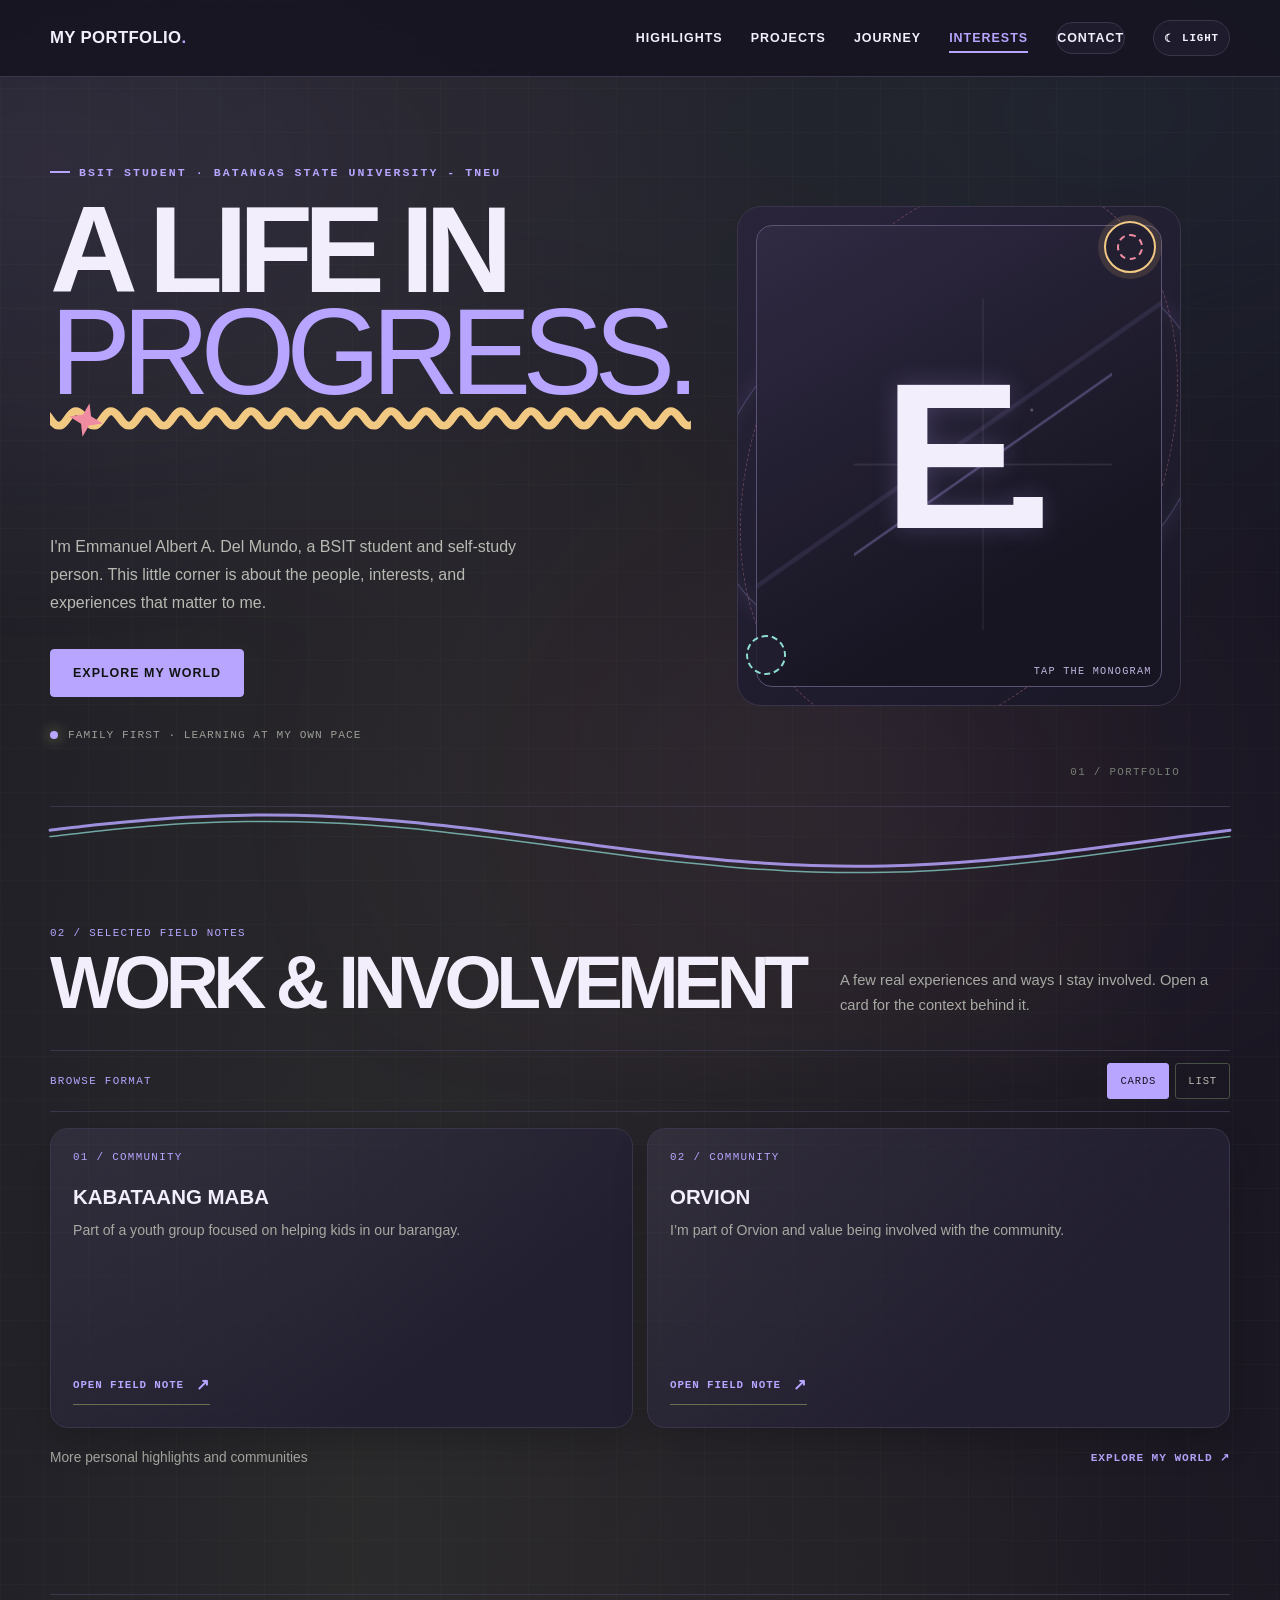
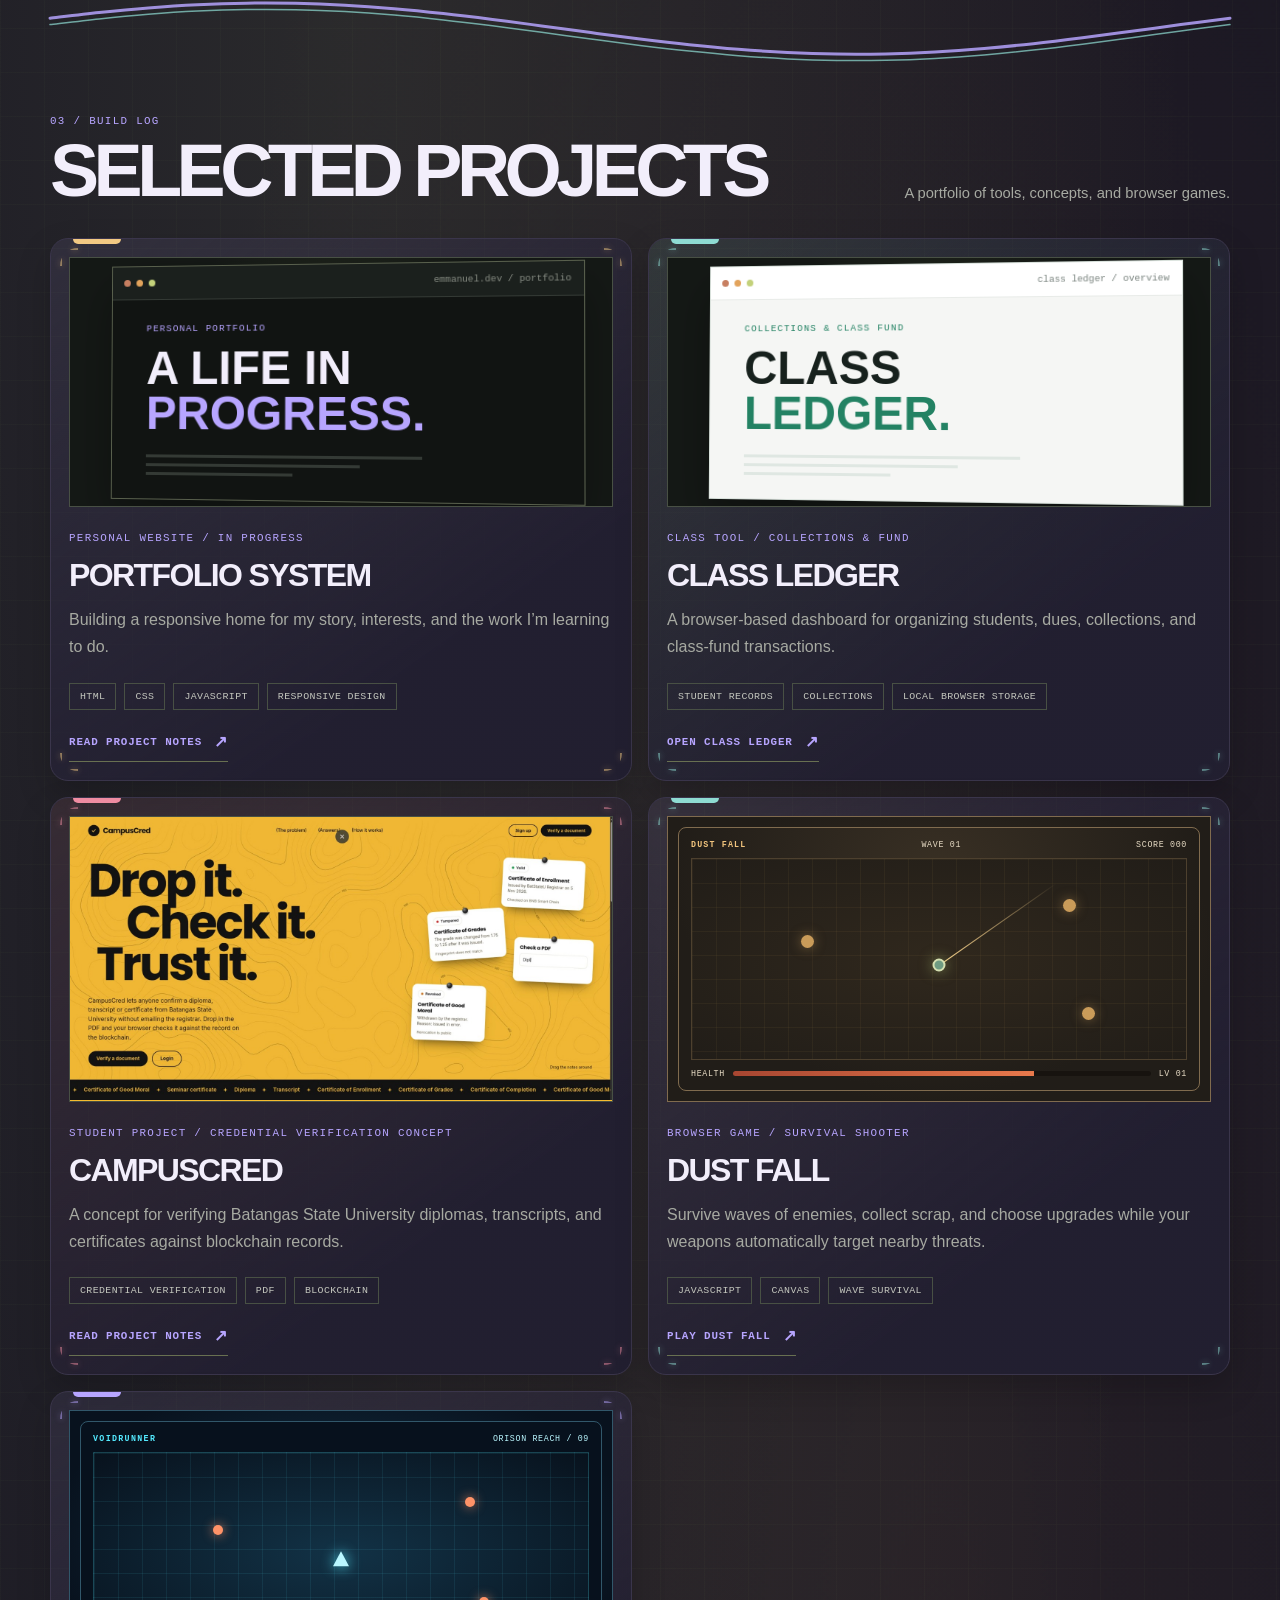
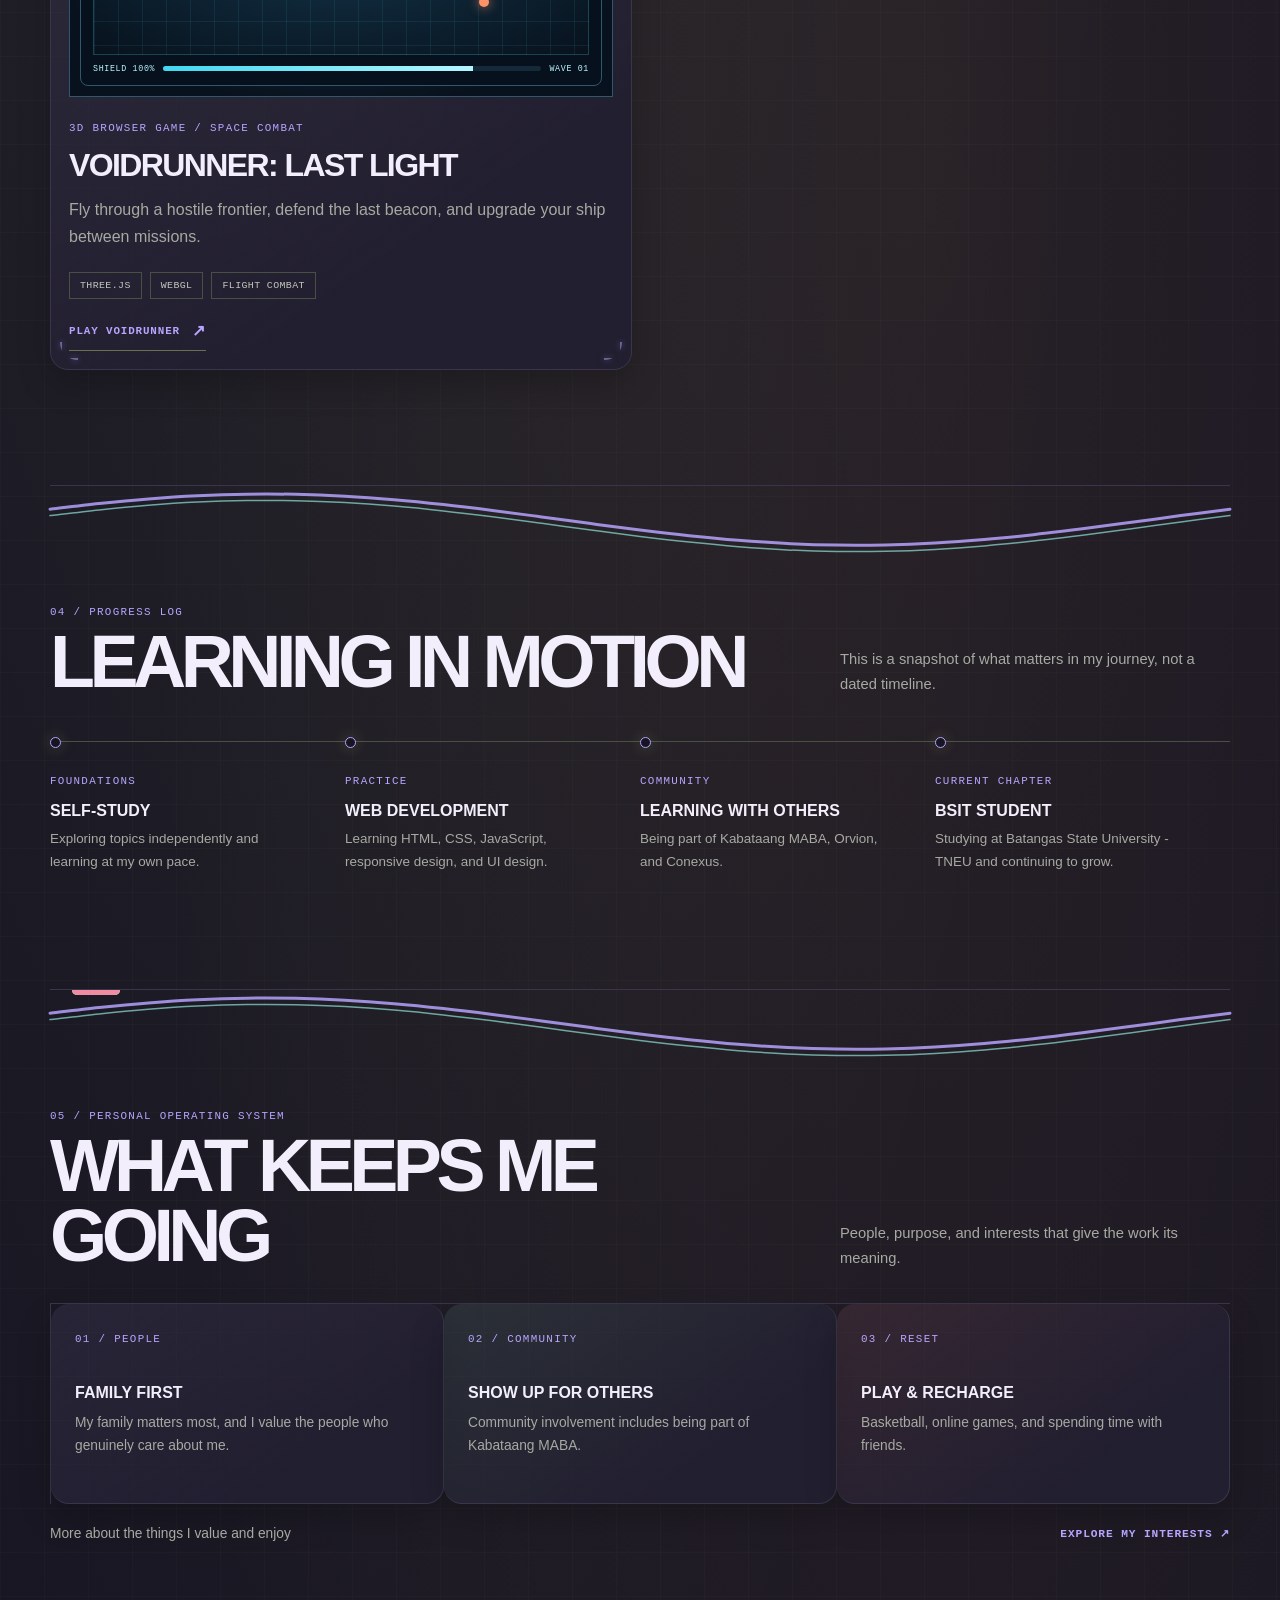
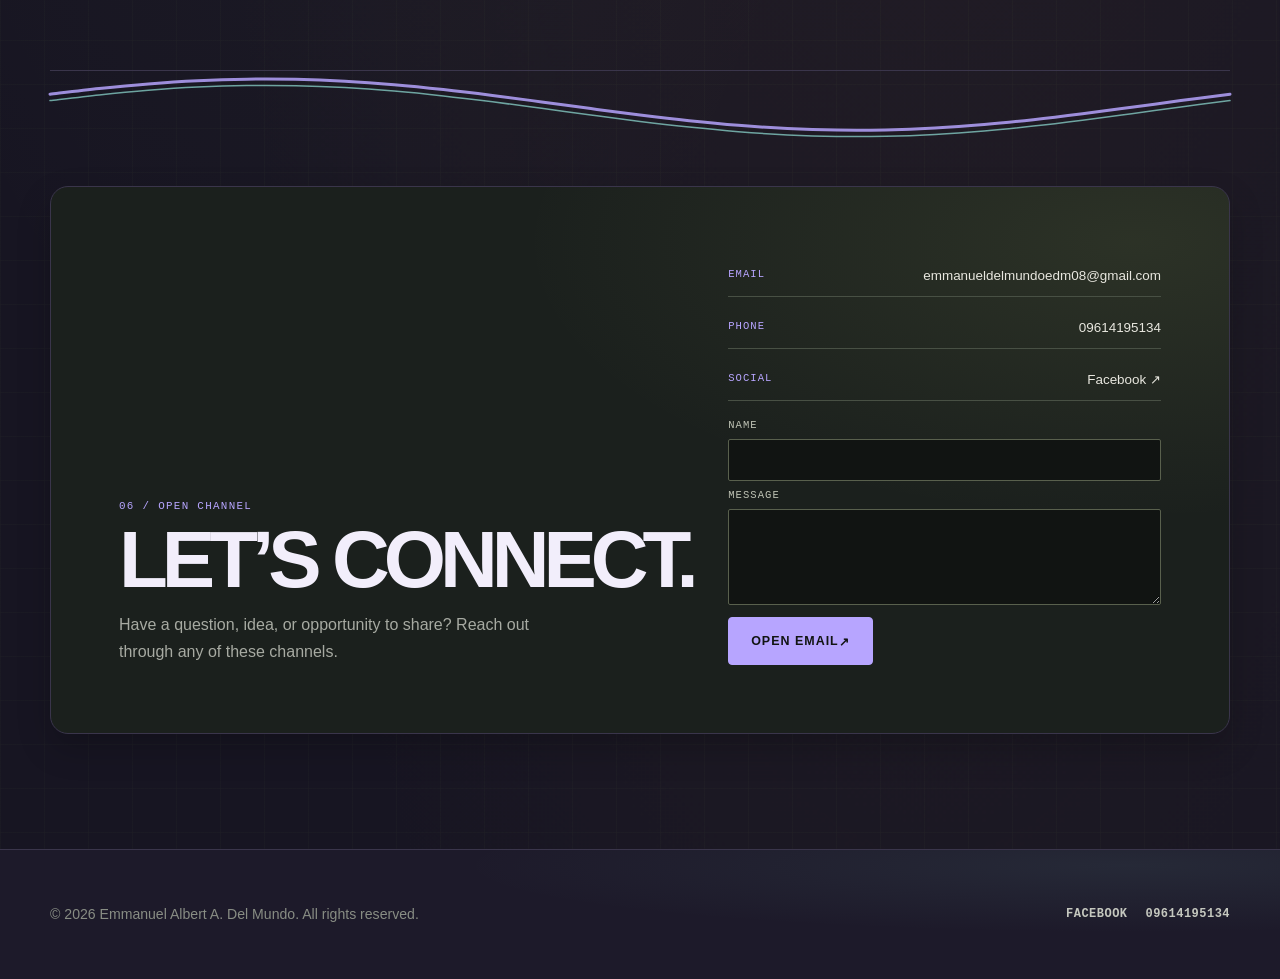
==== commit 0dff2946: "Update portfolio 2026-11-28 19:11:25" ====
--- a/index.html
+++ b/index.html
@@ -108,7 +108,7 @@
           <span class="system-kicker">03 / Build log</span>
           <h2 id="projects-title">Selected projects</h2>
         </div>
-        <p>Personal and class tools, a credential concept, and a desert survival game.</p>
+        <p>A portfolio of tools, concepts, and browser games.</p>
       </div>
       <div class="project-showcase-grid">
         <article class="featured-project" aria-labelledby="portfolio-project-title">
@@ -216,6 +216,38 @@
               <span>Wave survival</span>
             </div>
             <span class="project-open">Play Dust Fall <span aria-hidden="true">↗</span></span>
+          </div>
+        </a>
+        <a class="featured-project" href="projects/voidrunner/index.html" target="_blank" rel="noopener" aria-label="Play Voidrunner: Last Light in a new tab">
+          <div class="project-preview voidrunner-preview" aria-hidden="true">
+            <div class="voidrunner-scene">
+              <div class="voidrunner-topbar">
+                <strong>VOIDRUNNER</strong>
+                <span>ORISON REACH / 09</span>
+              </div>
+              <div class="voidrunner-radar">
+                <i class="voidrunner-ship"></i>
+                <i class="voidrunner-target voidrunner-target-one"></i>
+                <i class="voidrunner-target voidrunner-target-two"></i>
+                <i class="voidrunner-target voidrunner-target-three"></i>
+              </div>
+              <div class="voidrunner-readout">
+                <span>SHIELD 100%</span>
+                <span class="voidrunner-meter"><i></i></span>
+                <span>WAVE 01</span>
+              </div>
+            </div>
+          </div>
+          <div class="featured-project-copy">
+            <span class="system-index">3D BROWSER GAME / SPACE COMBAT</span>
+            <h3>Voidrunner: Last Light</h3>
+            <p>Fly through a hostile frontier, defend the last beacon, and upgrade your ship between missions.</p>
+            <div class="project-tags" aria-label="Game technologies and features">
+              <span>Three.js</span>
+              <span>WebGL</span>
+              <span>Flight combat</span>
+            </div>
+            <span class="project-open">Play Voidrunner <span aria-hidden="true">↗</span></span>
           </div>
         </a>
       </div>
--- a/css/main.css
+++ b/css/main.css
@@ -2962,7 +2962,8 @@
 }
 
 .project-preview.campuscred-preview,
-.project-preview.dustfall-preview {
+.project-preview.dustfall-preview,
+.project-preview.voidrunner-preview {
   min-height: 0;
   aspect-ratio: 1.9;
 }
@@ -3044,6 +3045,98 @@
 .dustfall-enemy-one { top: 20%; left: 75%; }
 .dustfall-enemy-two { top: 38%; left: 22%; }
 .dustfall-enemy-three { top: 74%; left: 79%; }
+
+.project-preview.voidrunner-preview {
+  padding: 10px;
+  border-color: #31576a;
+  background: radial-gradient(ellipse at 50% 45%, #153348, #08121e 76%);
+}
+
+.voidrunner-scene {
+  display: grid;
+  width: 100%;
+  height: 100%;
+  min-height: 0;
+  grid-template-rows: auto 1fr auto;
+  gap: 9px;
+  padding: 12px;
+  overflow: hidden;
+  border: 1px solid #31576a;
+  border-radius: 8px;
+  color: #baf7ff;
+  background: #07111d;
+  font: 0.52rem Consolas, "Courier New", monospace;
+  letter-spacing: 0.08em;
+}
+
+.voidrunner-topbar,
+.voidrunner-readout {
+  display: flex;
+  align-items: center;
+  justify-content: space-between;
+  gap: 8px;
+}
+
+.voidrunner-topbar strong {
+  color: #54eaff;
+  letter-spacing: 0.16em;
+}
+
+.voidrunner-radar {
+  position: relative;
+  min-height: 0;
+  overflow: hidden;
+  border: 1px solid rgba(84, 234, 255, 0.22);
+  background:
+    linear-gradient(rgba(84, 234, 255, 0.08) 1px, transparent 1px),
+    linear-gradient(90deg, rgba(84, 234, 255, 0.08) 1px, transparent 1px),
+    radial-gradient(ellipse at 50% 50%, #123246, #08121d);
+  background-size: 24px 24px, 24px 24px, auto;
+}
+
+.voidrunner-ship,
+.voidrunner-target {
+  position: absolute;
+  width: 10px;
+  height: 10px;
+  border-radius: 50%;
+}
+
+.voidrunner-ship {
+  top: 52%;
+  left: 50%;
+  width: 0;
+  height: 0;
+  border: 8px solid transparent;
+  border-bottom: 15px solid #baf7ff;
+  border-radius: 0;
+  filter: drop-shadow(0 0 7px #54eaff);
+  transform: translate(-50%, -60%);
+}
+
+.voidrunner-target {
+  background: #ff9368;
+  box-shadow: 0 0 11px rgba(255, 147, 104, 0.8);
+}
+
+.voidrunner-target-one { top: 22%; left: 75%; }
+.voidrunner-target-two { top: 36%; left: 24%; }
+.voidrunner-target-three { top: 72%; left: 78%; }
+
+.voidrunner-meter {
+  flex: 1;
+  height: 5px;
+  overflow: hidden;
+  border-radius: 99px;
+  background: #142a38;
+}
+
+.voidrunner-meter i {
+  display: block;
+  width: 82%;
+  height: 100%;
+  background: linear-gradient(90deg, #41d7f0, #b2f6ff);
+}
 
 .dustfall-aim {
   position: absolute;
--- a/css/intro-loader.css
+++ b/css/intro-loader.css
@@ -19,6 +19,13 @@
   display: grid;
 }
 
+:root[data-theme="light"] .intro-loader {
+  color: #172033;
+  background:
+    radial-gradient(ellipse at center, rgba(85, 199, 211, 0.2), transparent 55%),
+    #f7f5ef;
+}
+
 .intro-loader.is-leaving {
   opacity: 0;
   visibility: hidden;
@@ -36,11 +43,19 @@
   animation: intro-coin-spin 1.5s ease-in-out infinite;
 }
 
+:root[data-theme="light"] .intro-loader__coin {
+  filter: drop-shadow(0 10px 24px rgba(23, 32, 51, 0.18));
+}
+
 .intro-loader__label {
   color: #b7c8ff;
   font-size: 0.72rem;
   font-weight: 800;
   letter-spacing: 0.22em;
+}
+
+:root[data-theme="light"] .intro-loader__label {
+  color: #3858d6;
 }
 
 .intro-loader__track {
@@ -51,6 +66,10 @@
   background: rgba(169, 181, 255, 0.2);
 }
 
+:root[data-theme="light"] .intro-loader__track {
+  background: rgba(23, 32, 51, 0.16);
+}
+
 .intro-loader__track span {
   display: block;
   width: 100%;
@@ -59,6 +78,10 @@
   transform: scaleX(0);
   transform-origin: left;
   animation: intro-loader-progress 2.5s linear forwards;
+}
+
+:root[data-theme="light"] .intro-loader__track span {
+  background: linear-gradient(90deg, #00a9bd, #7652d8);
 }
 
 @keyframes intro-coin-spin {
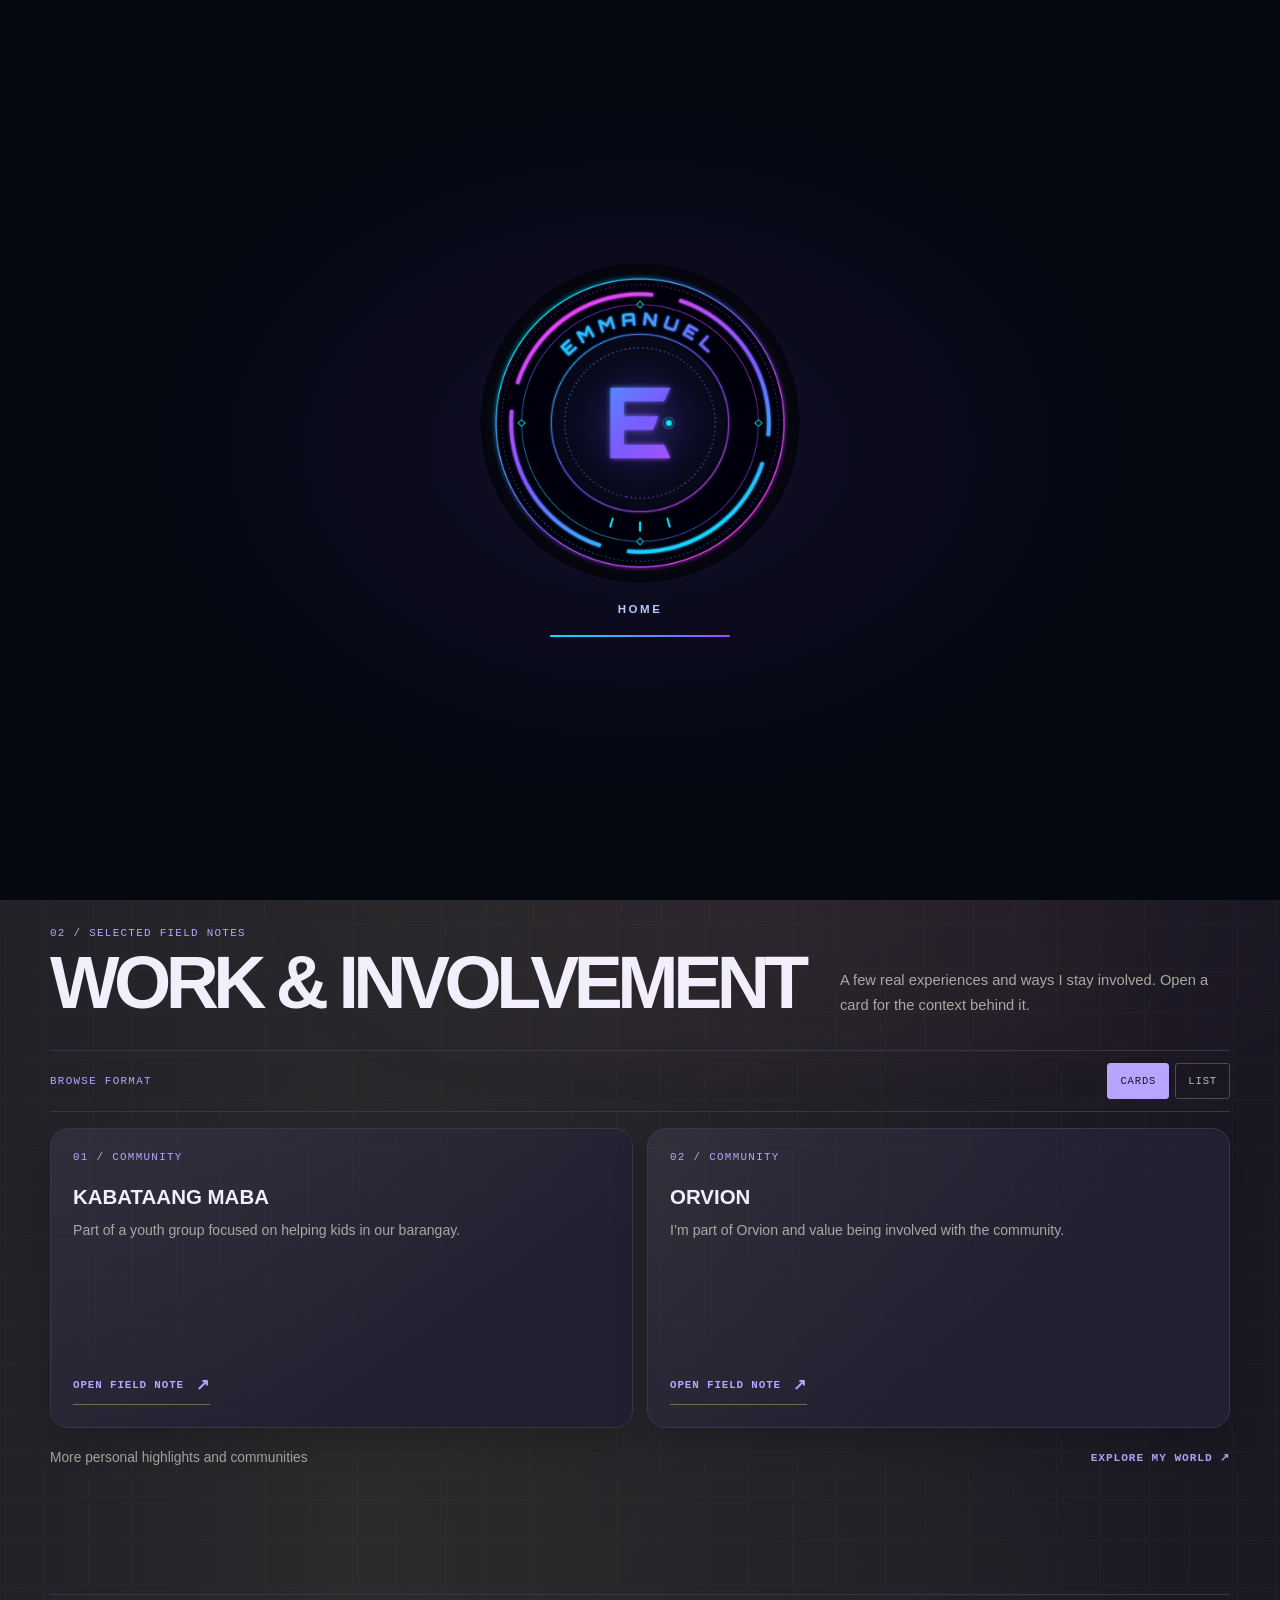
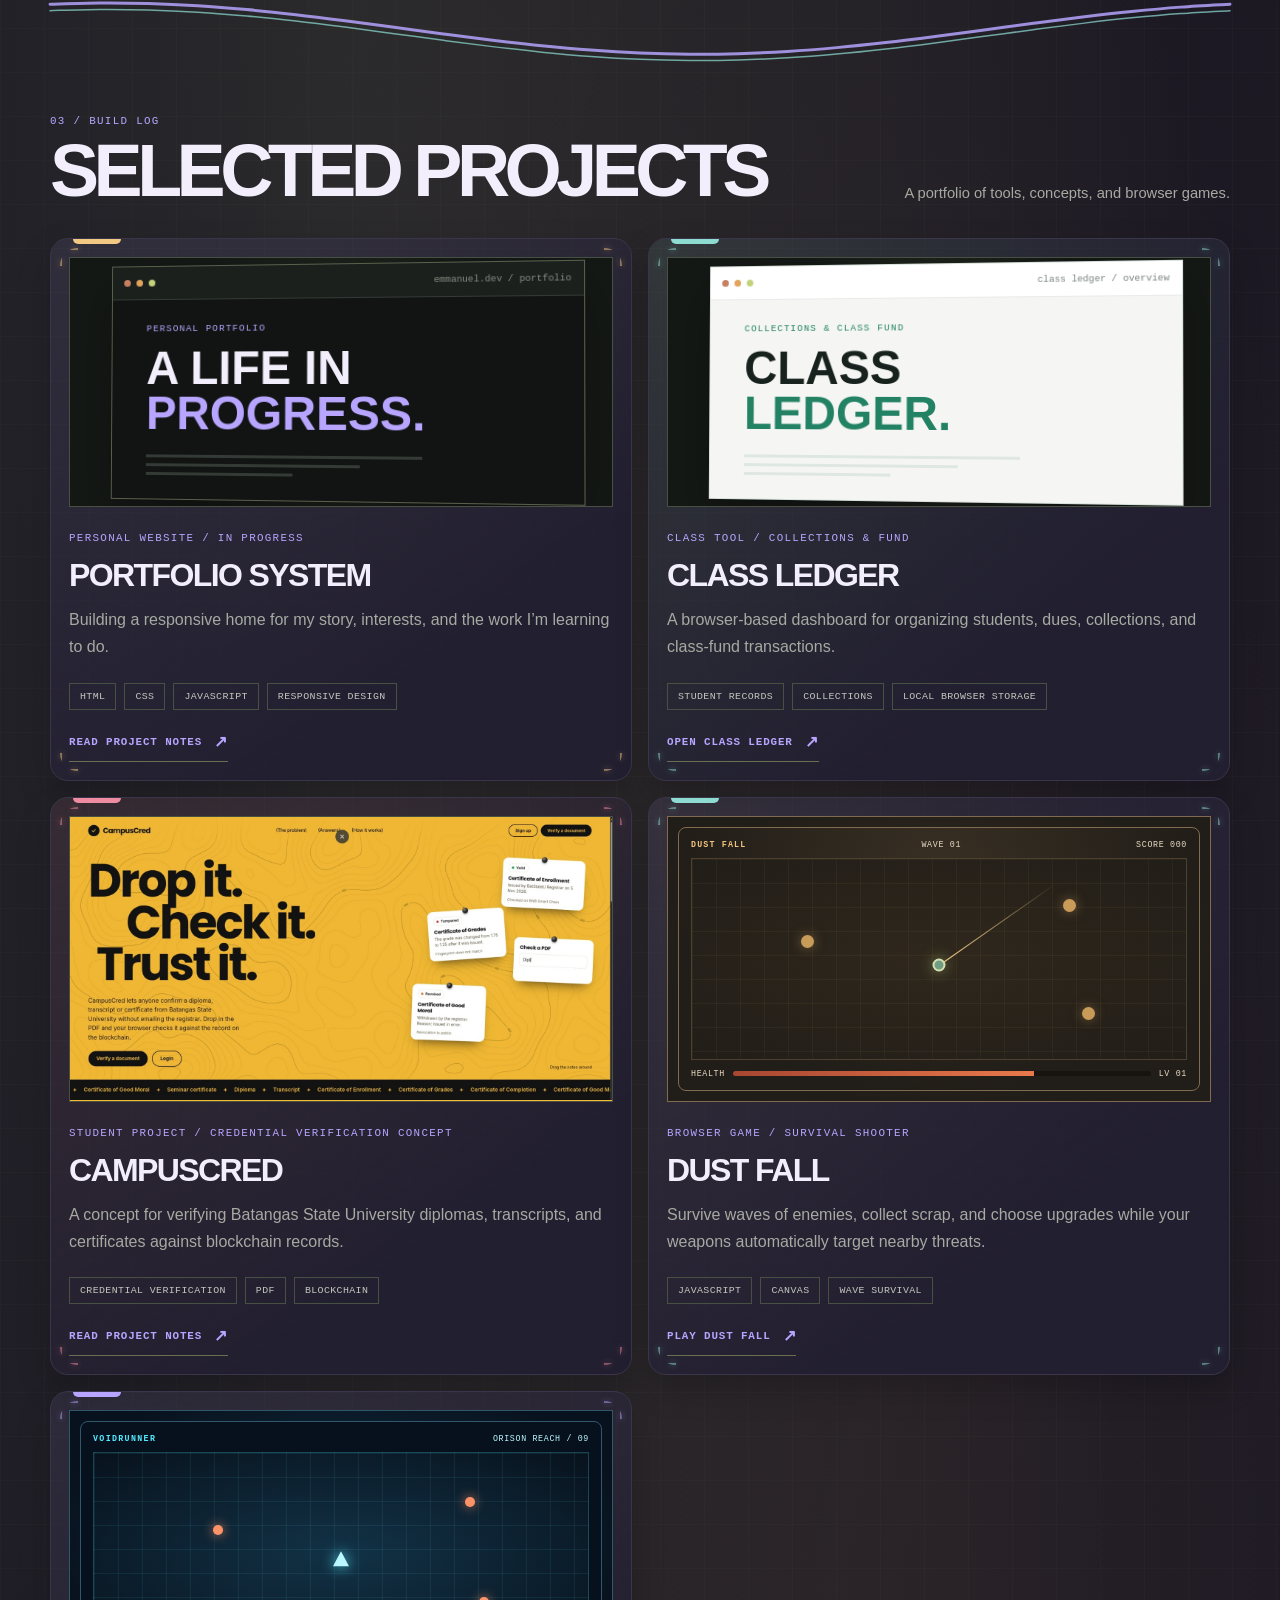
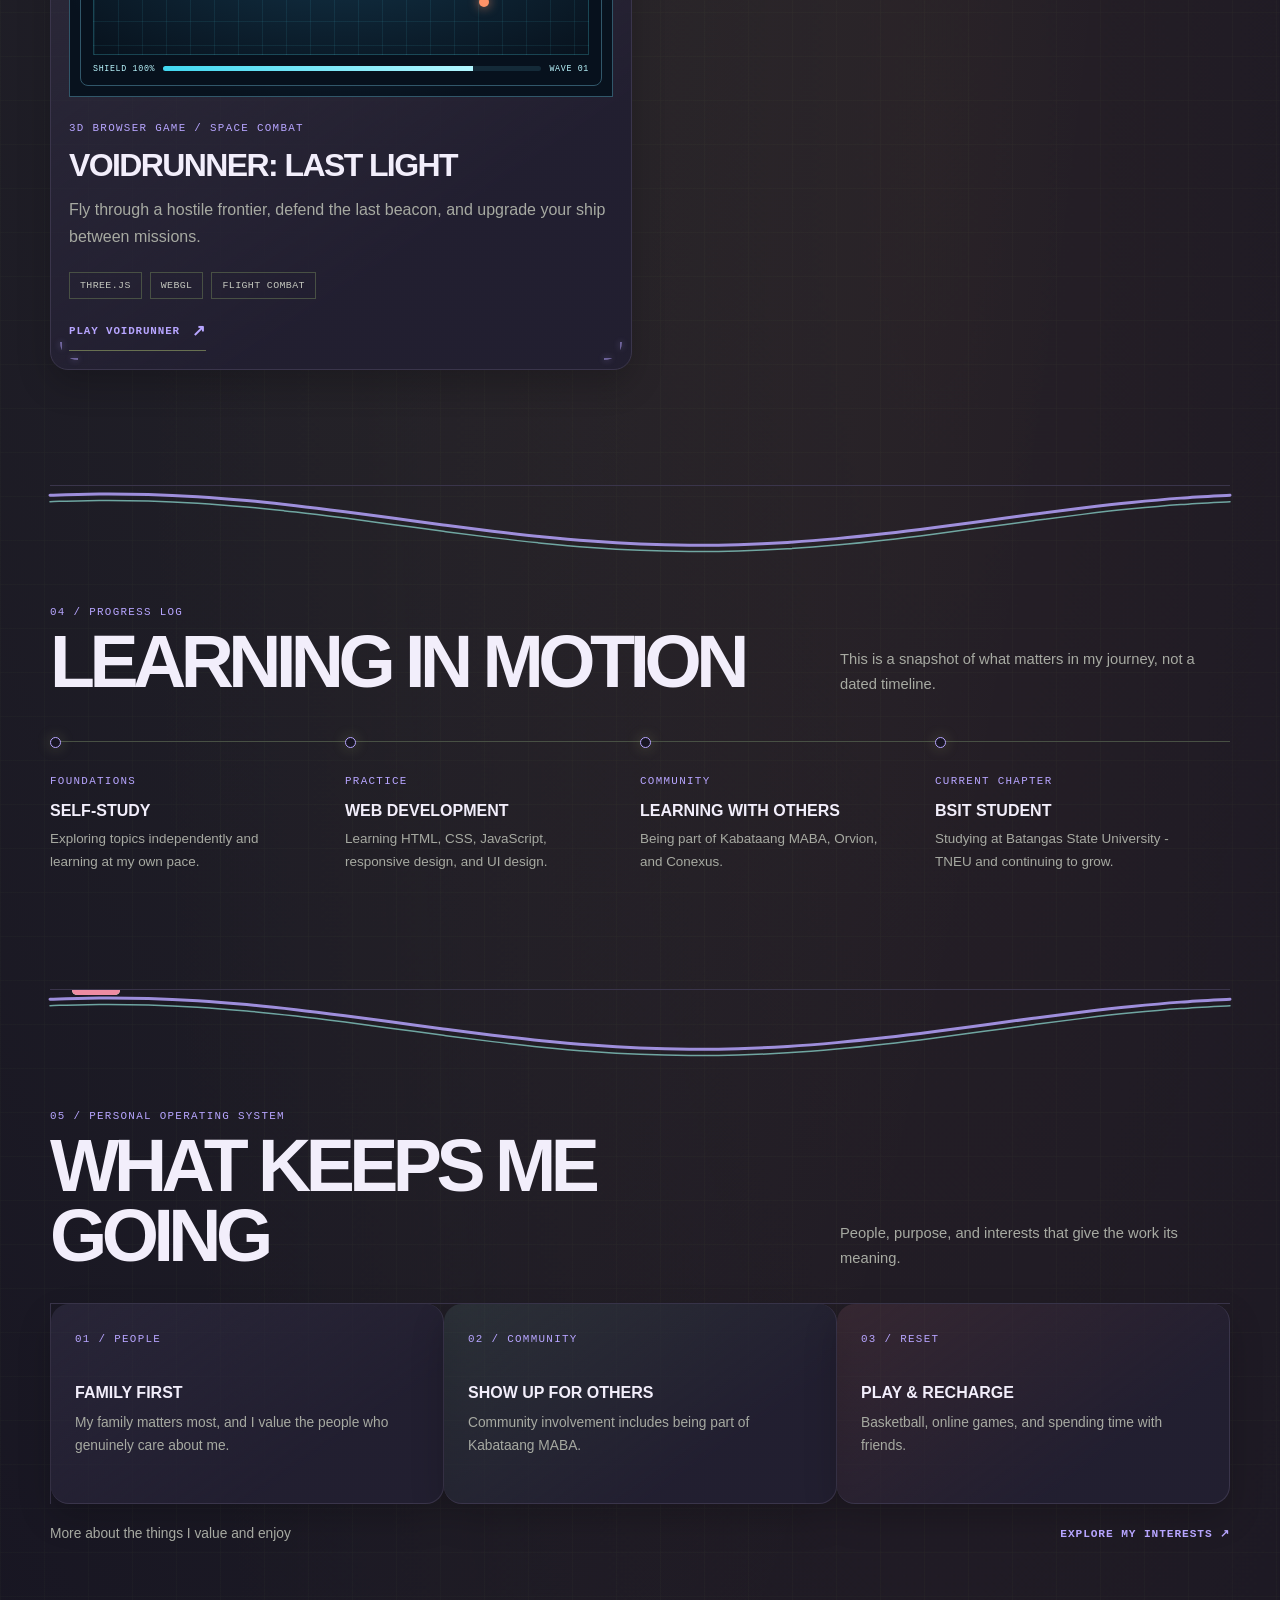
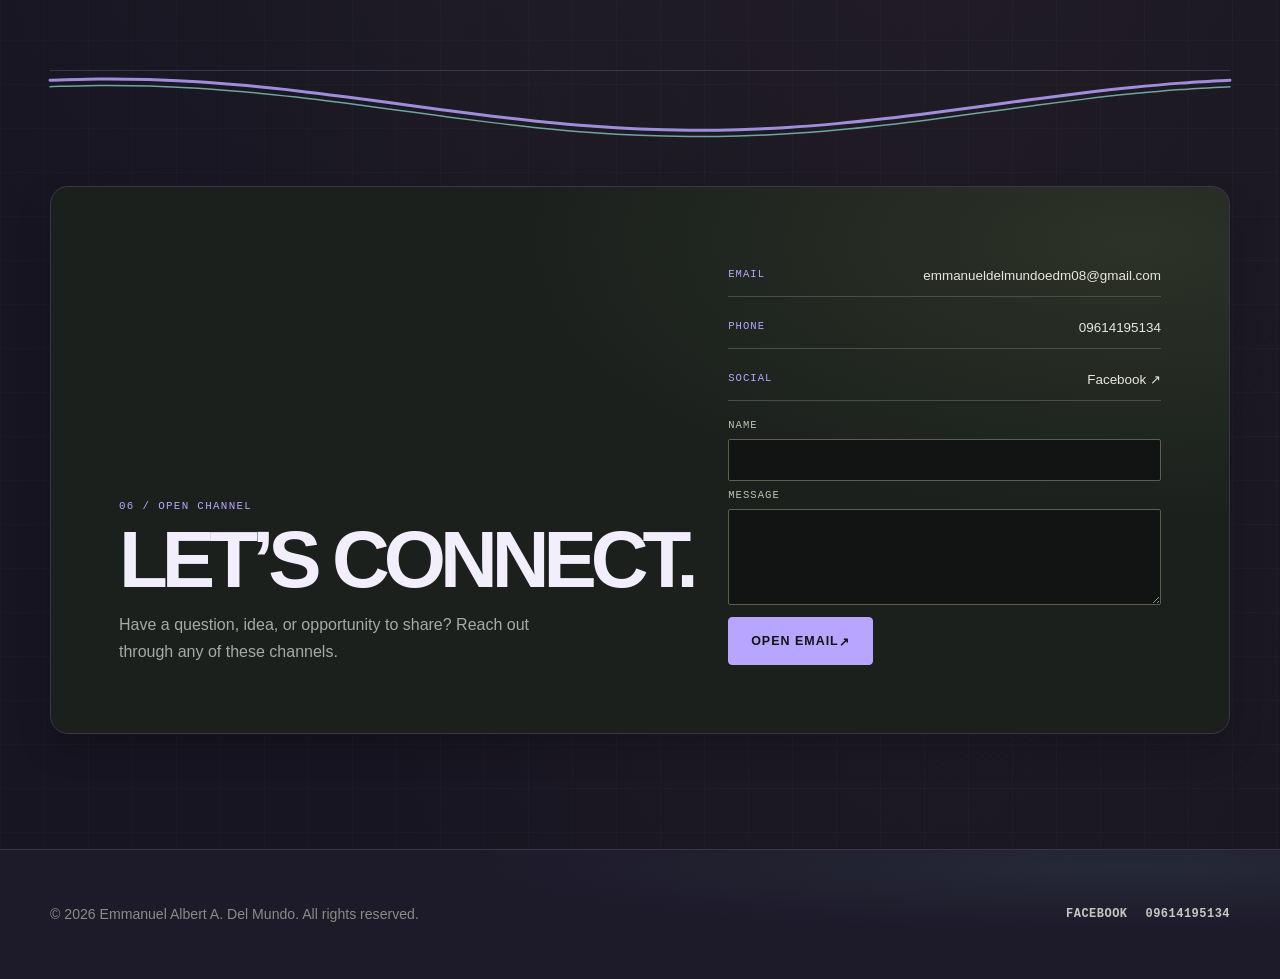
==== commit 42d8842f: "Update portfolio 2026-11-28 20:16:51" ====
--- a/index.html
+++ b/index.html
@@ -23,7 +23,7 @@
 <body>
   <div class="intro-loader" id="intro-loader" role="status" aria-label="Loading portfolio">
     <img class="intro-loader__coin" src="images/logos/emmanuel-coin.png" alt="">
-    <span class="intro-loader__label" aria-hidden="true">HOME</span>
+    <span class="intro-loader__label" aria-hidden="true"> HOME</span>
     <span class="intro-loader__track" aria-hidden="true"><span></span></span>
   </div>
   <a class="skip-link" href="#main-content">Skip to main content</a>
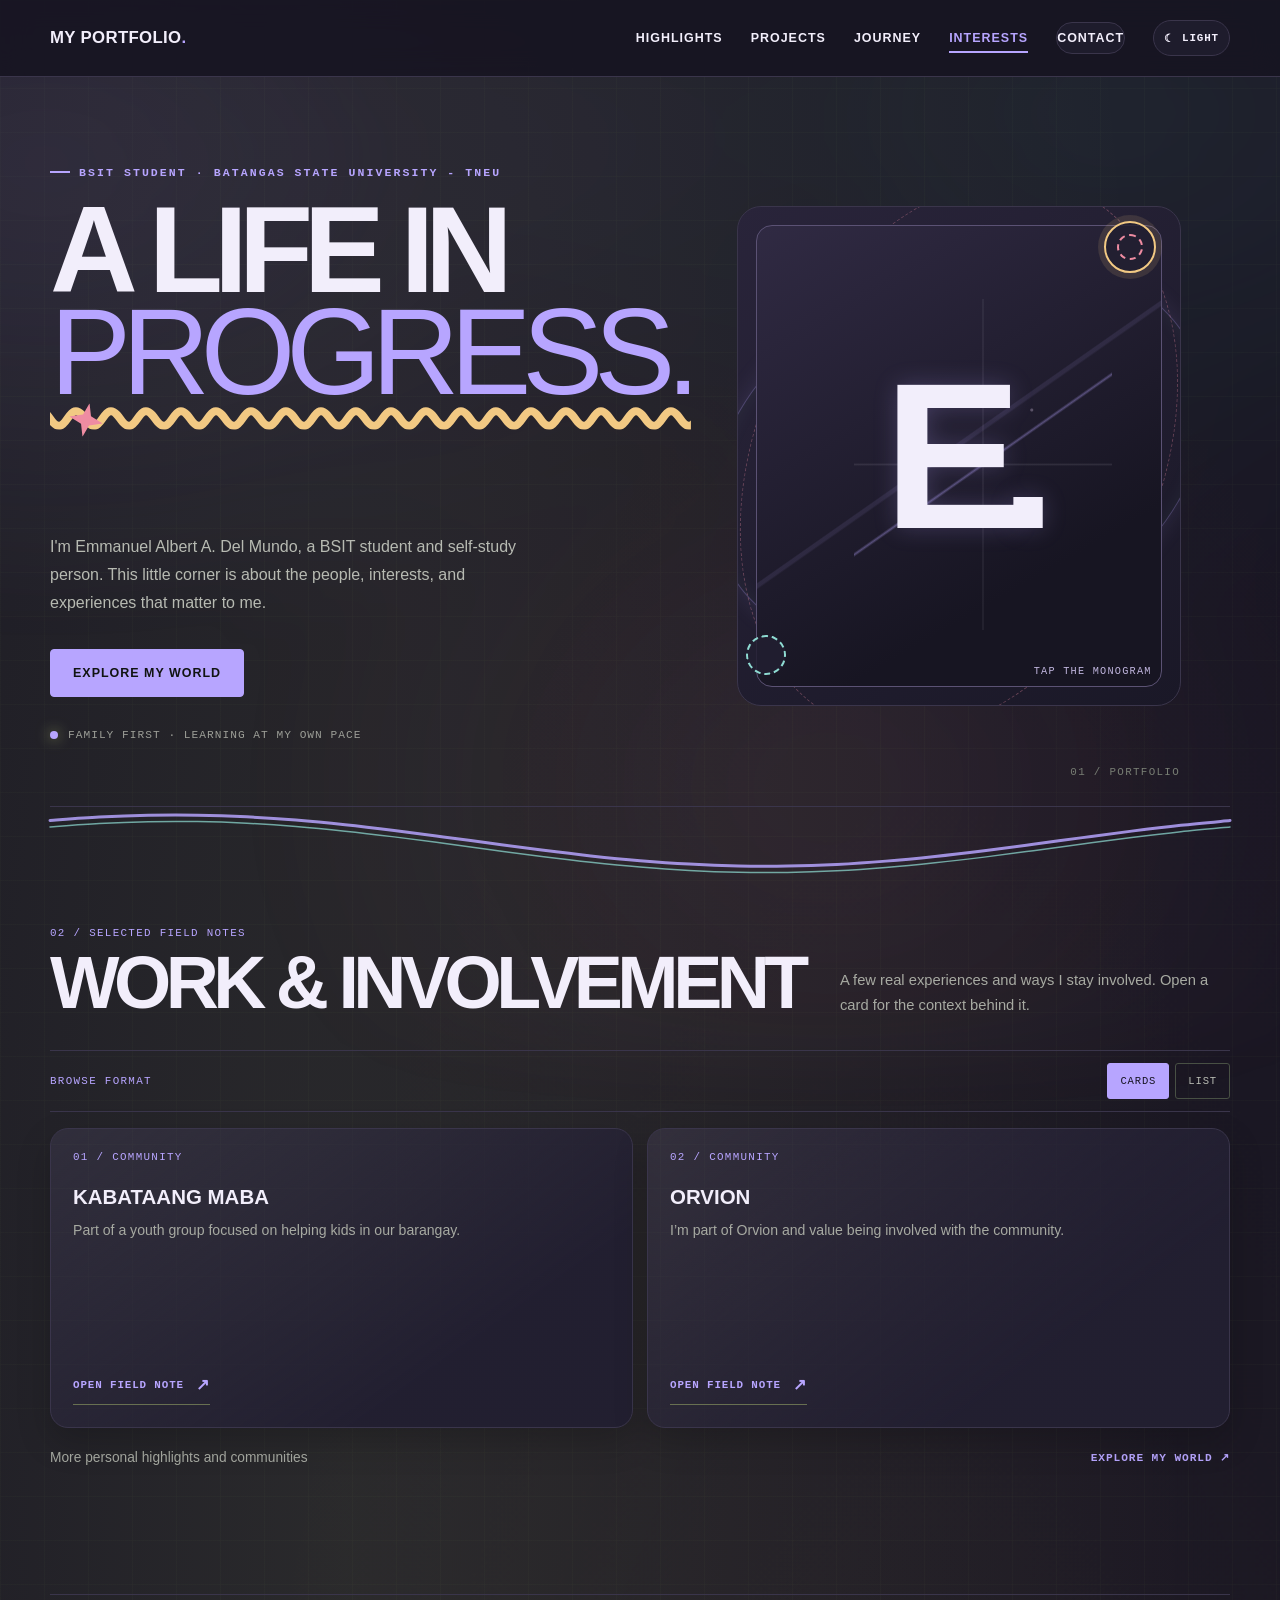
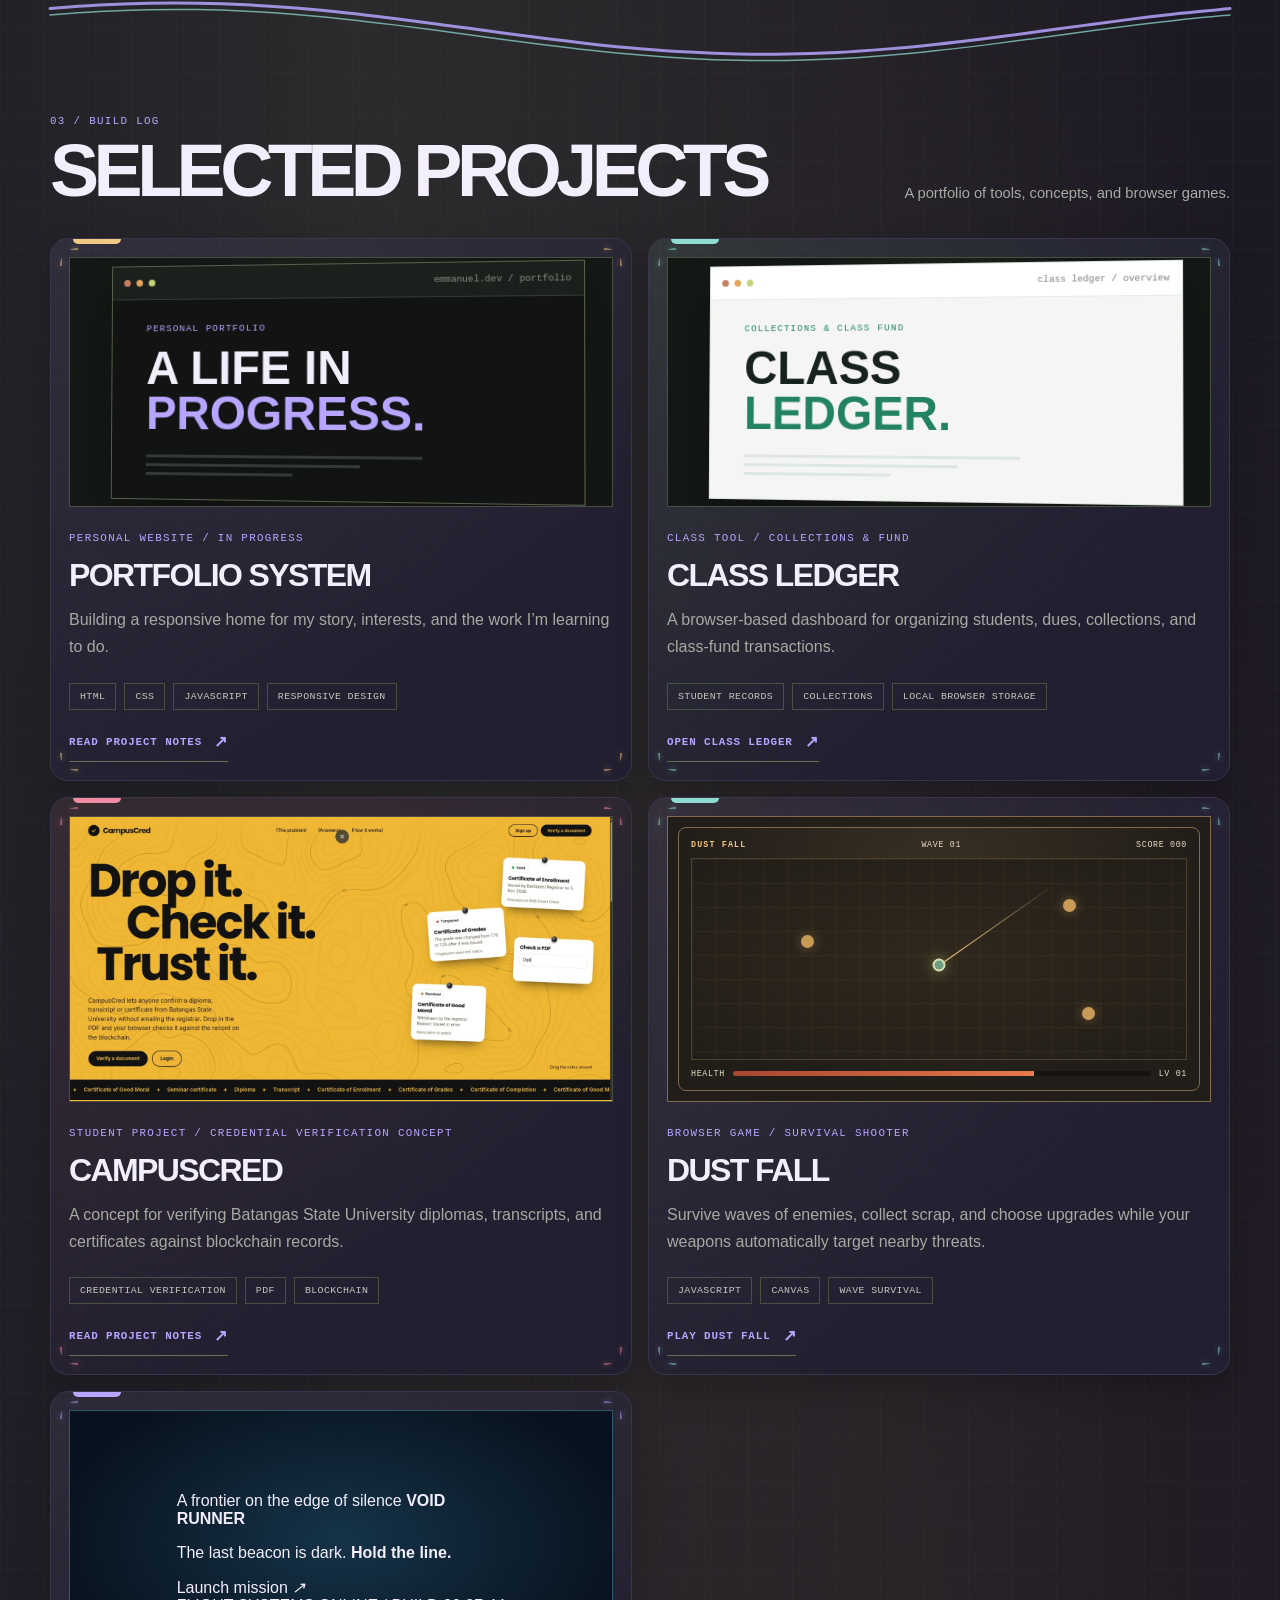
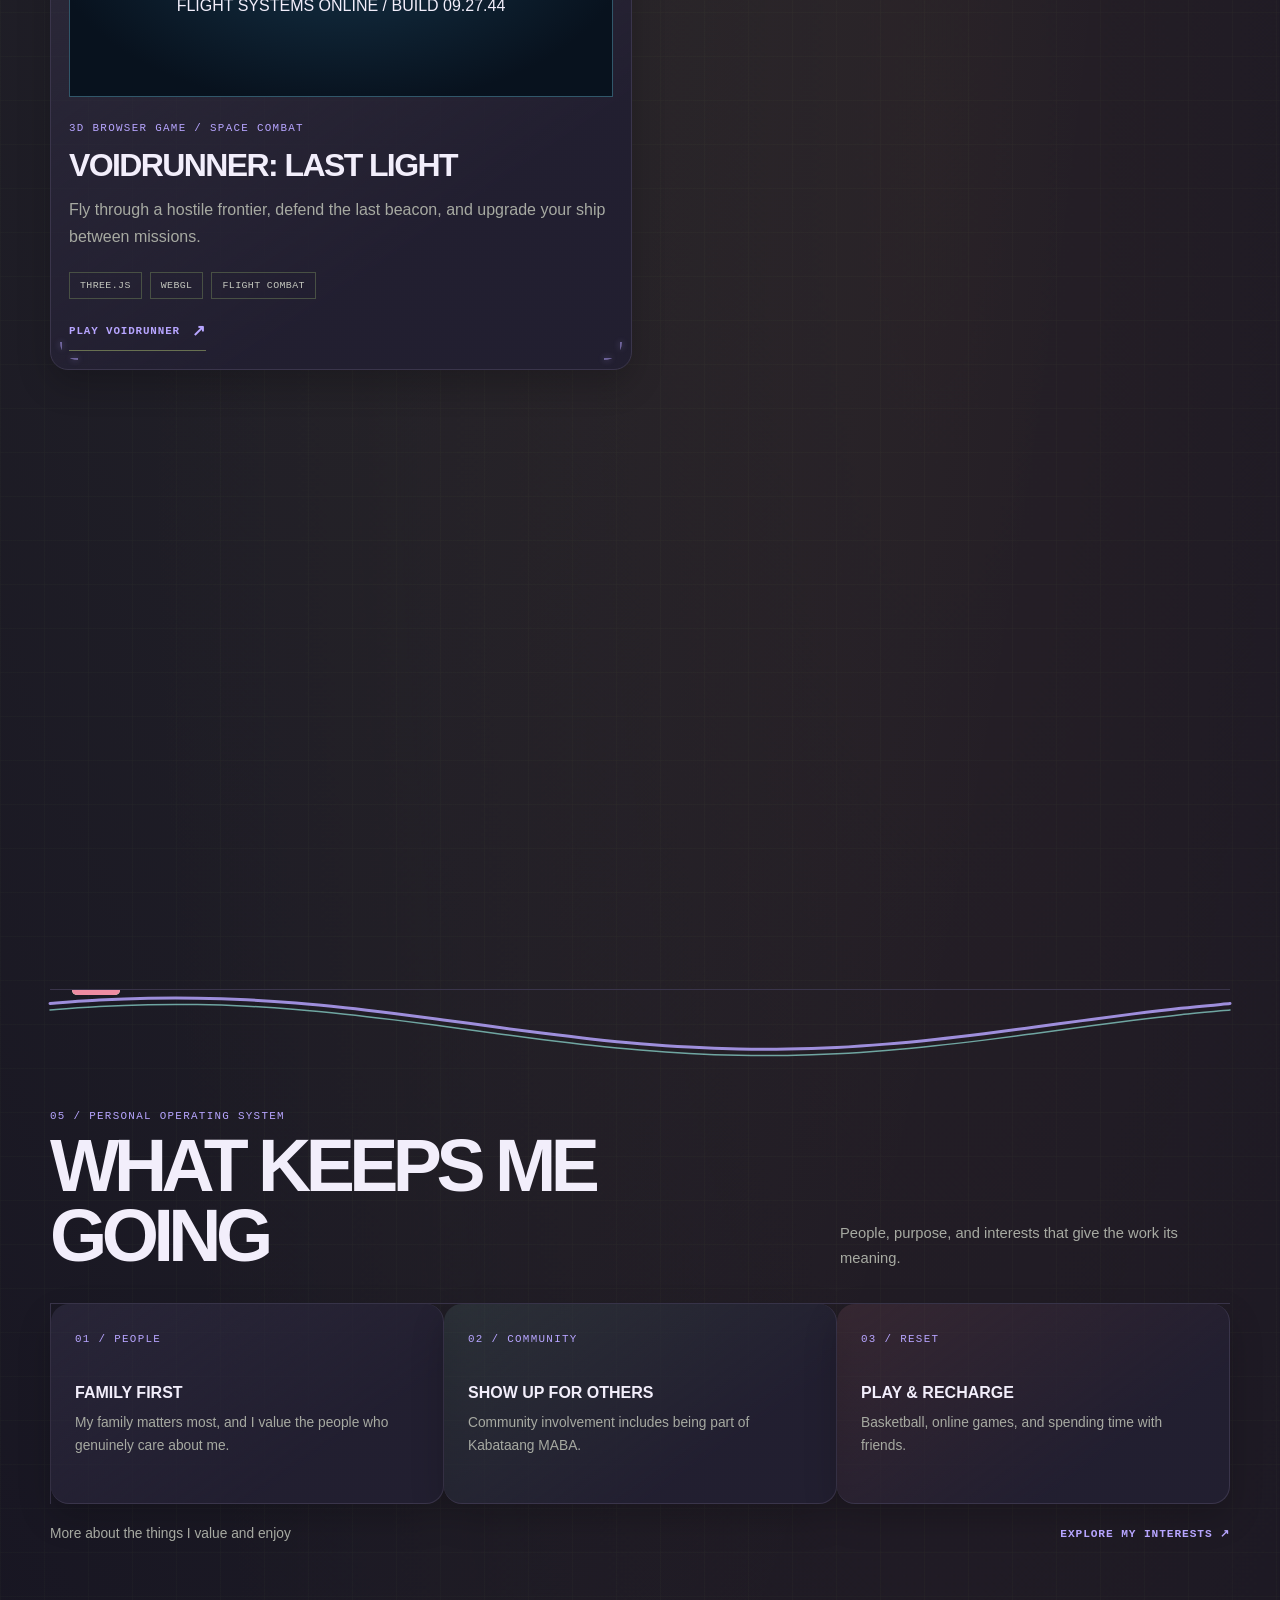
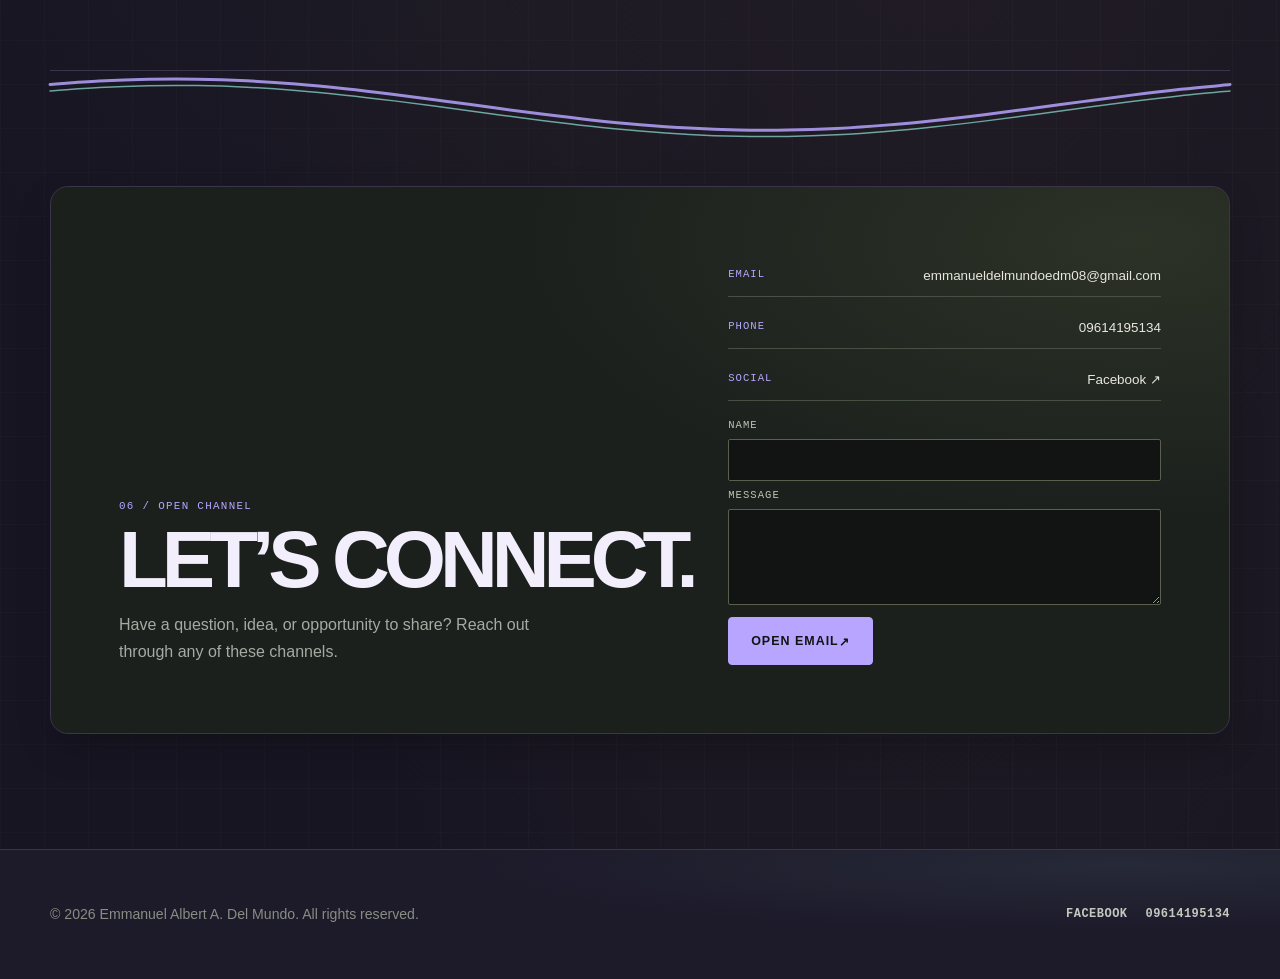
==== commit 3860dd3d: "Update portfolio 2026-11-28 20:17:20" ====
--- a/index.html
+++ b/index.html
@@ -220,22 +220,15 @@
         </a>
         <a class="featured-project" href="projects/voidrunner/index.html" target="_blank" rel="noopener" aria-label="Play Voidrunner: Last Light in a new tab">
           <div class="project-preview voidrunner-preview" aria-hidden="true">
-            <div class="voidrunner-scene">
-              <div class="voidrunner-topbar">
-                <strong>VOIDRUNNER</strong>
-                <span>ORISON REACH / 09</span>
-              </div>
-              <div class="voidrunner-radar">
-                <i class="voidrunner-ship"></i>
-                <i class="voidrunner-target voidrunner-target-one"></i>
-                <i class="voidrunner-target voidrunner-target-two"></i>
-                <i class="voidrunner-target voidrunner-target-three"></i>
-              </div>
-              <div class="voidrunner-readout">
-                <span>SHIELD 100%</span>
-                <span class="voidrunner-meter"><i></i></span>
-                <span>WAVE 01</span>
-              </div>
+            <div class="voidrunner-screen">
+              <div class="voidrunner-planet"></div>
+              <div class="voidrunner-screen-content">
+                <span class="voidrunner-eyebrow">A frontier on the edge of silence</span>
+                <strong class="voidrunner-wordmark">VOID<br><span>RUNNER</span></strong>
+                <p class="voidrunner-intro">The last beacon is dark. <b>Hold the line.</b></p>
+                <span class="voidrunner-launch">Launch mission <i>↗</i></span>
+              </div>
+              <span class="voidrunner-screen-footer">FLIGHT SYSTEMS ONLINE / BUILD 09.27.44</span>
             </div>
           </div>
           <div class="featured-project-copy">
